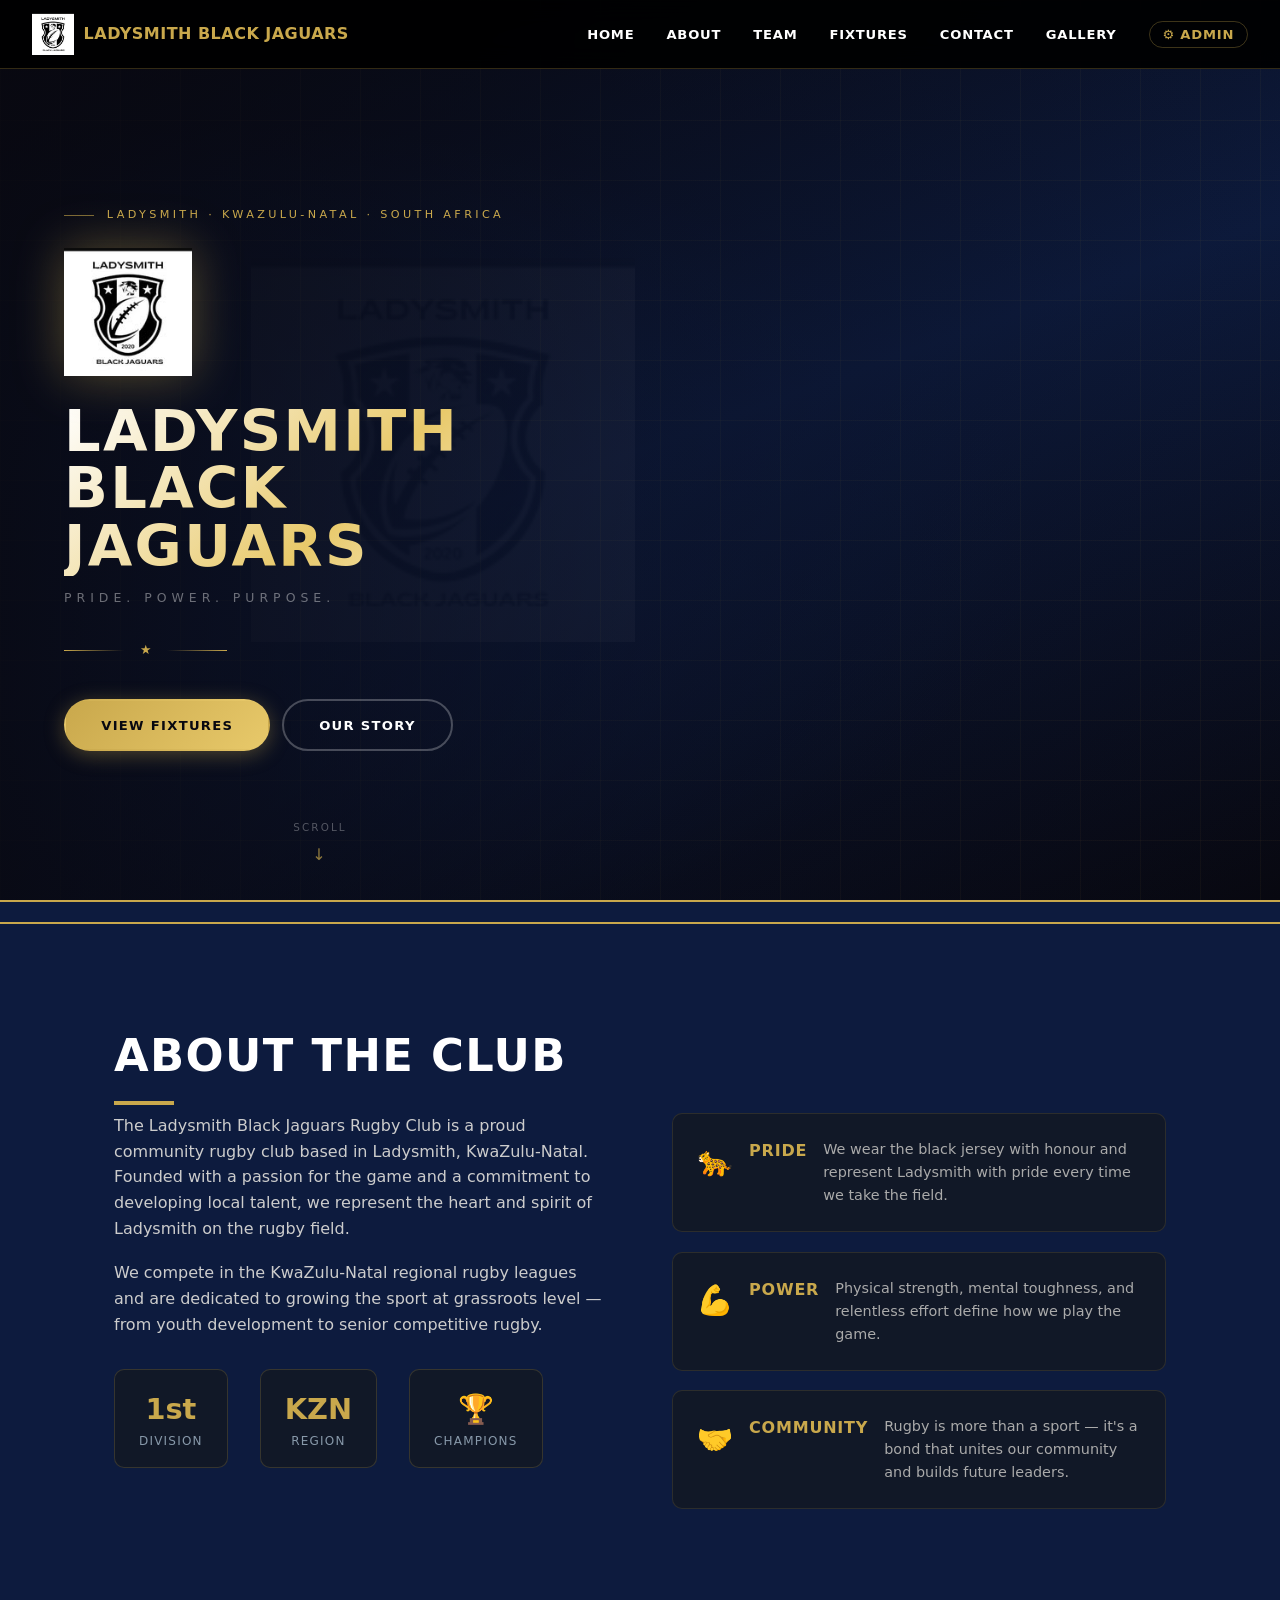
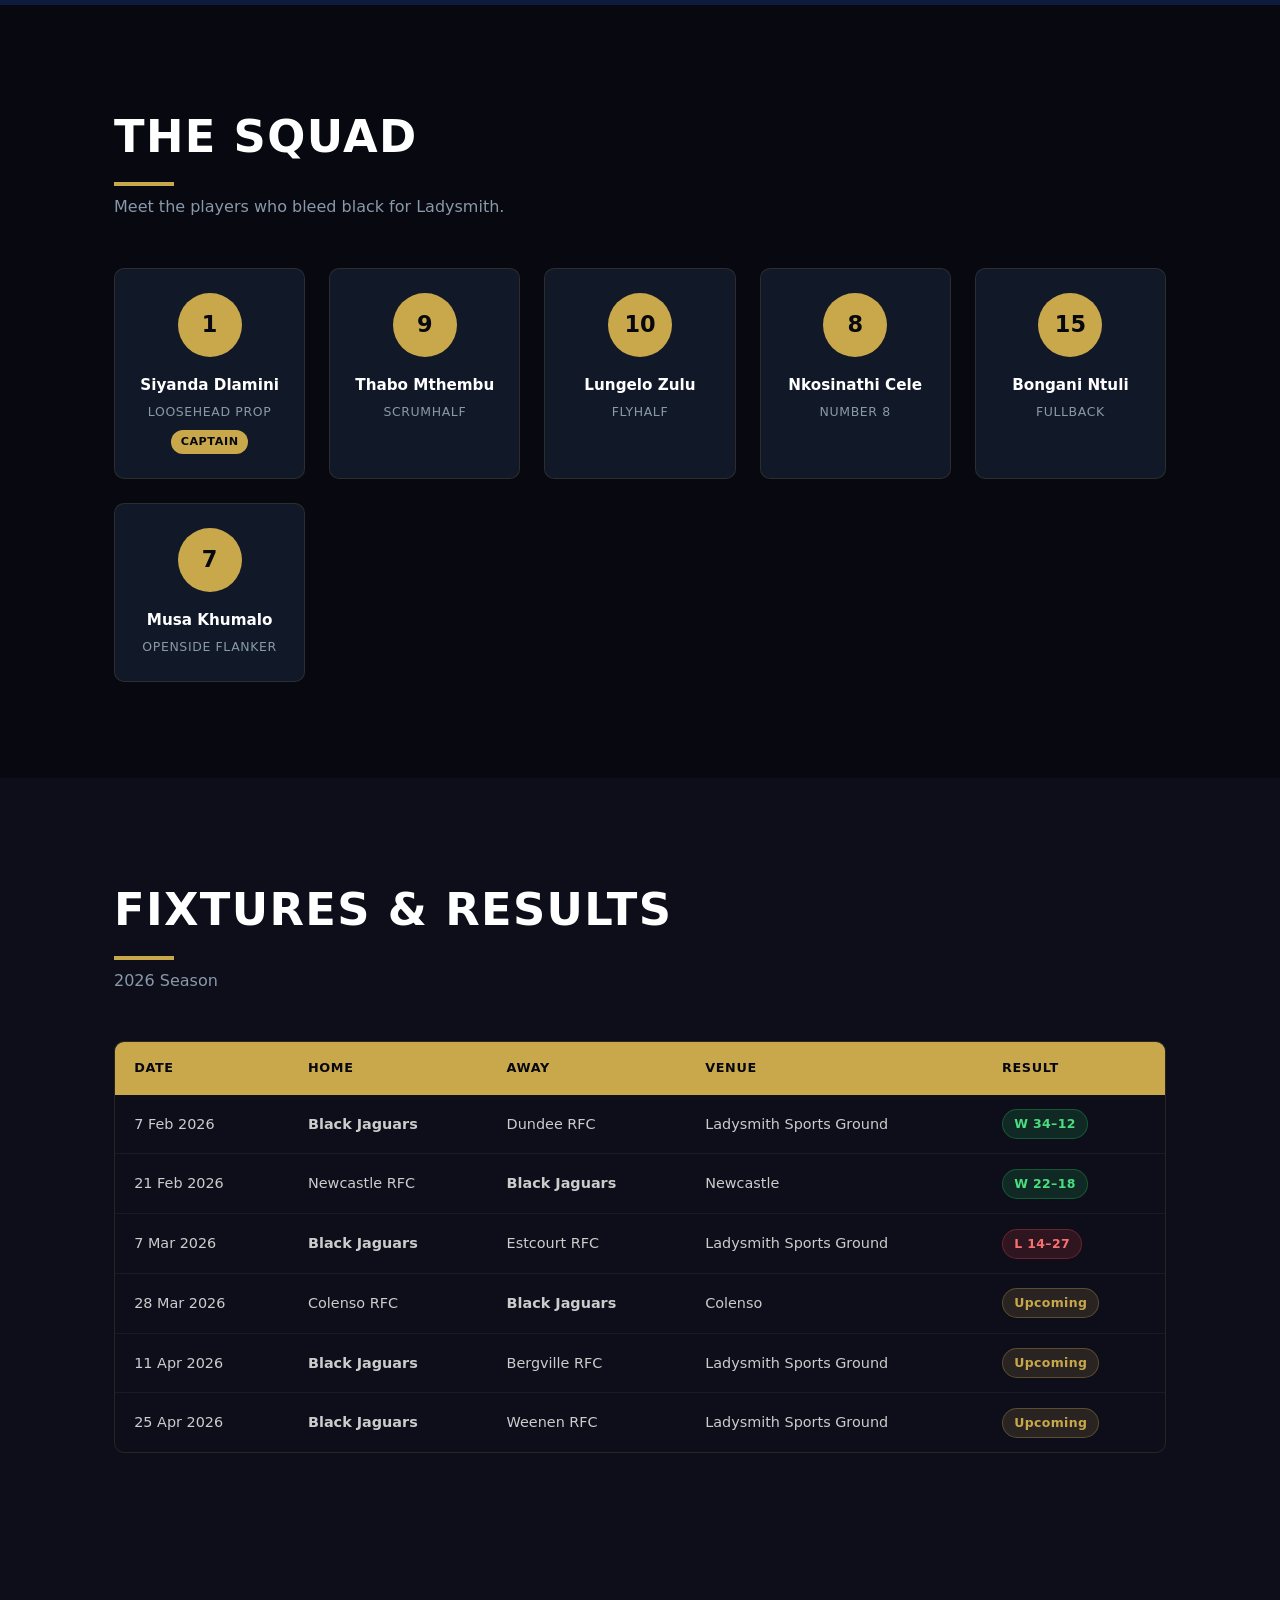
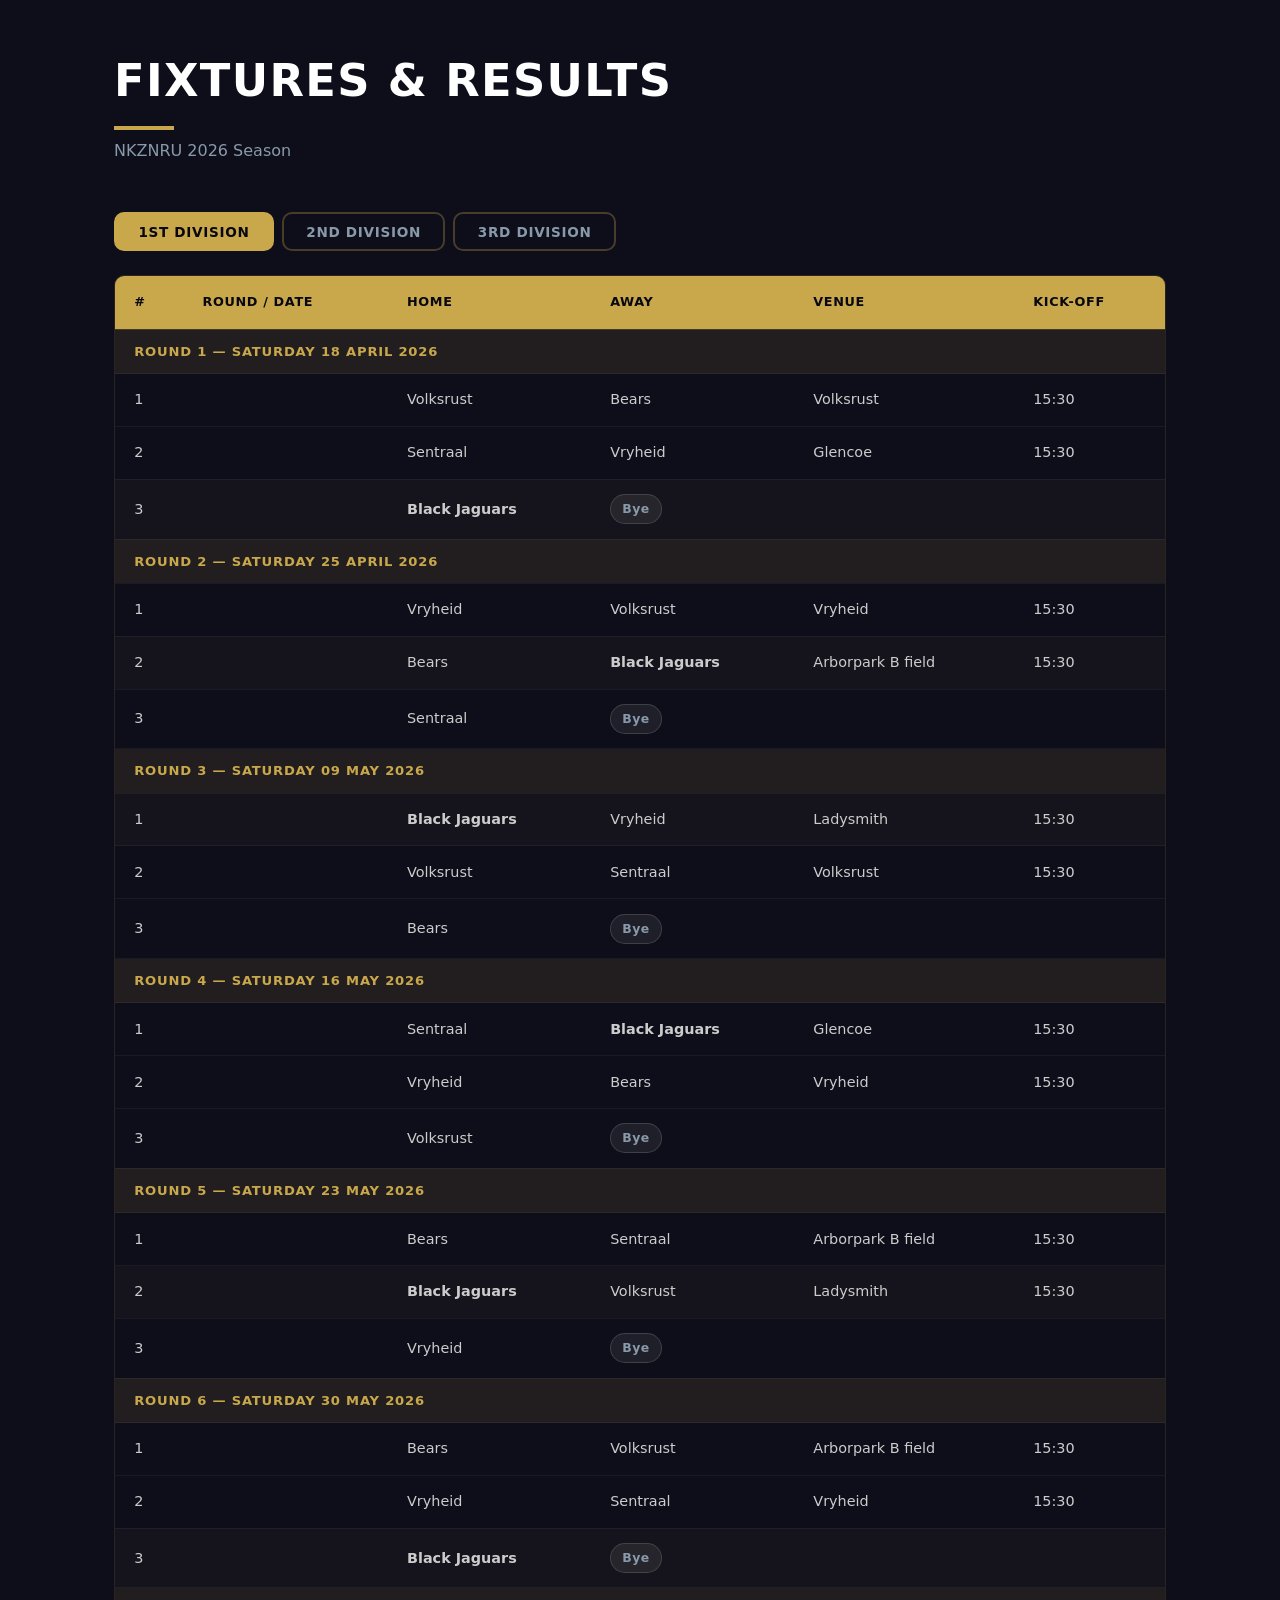
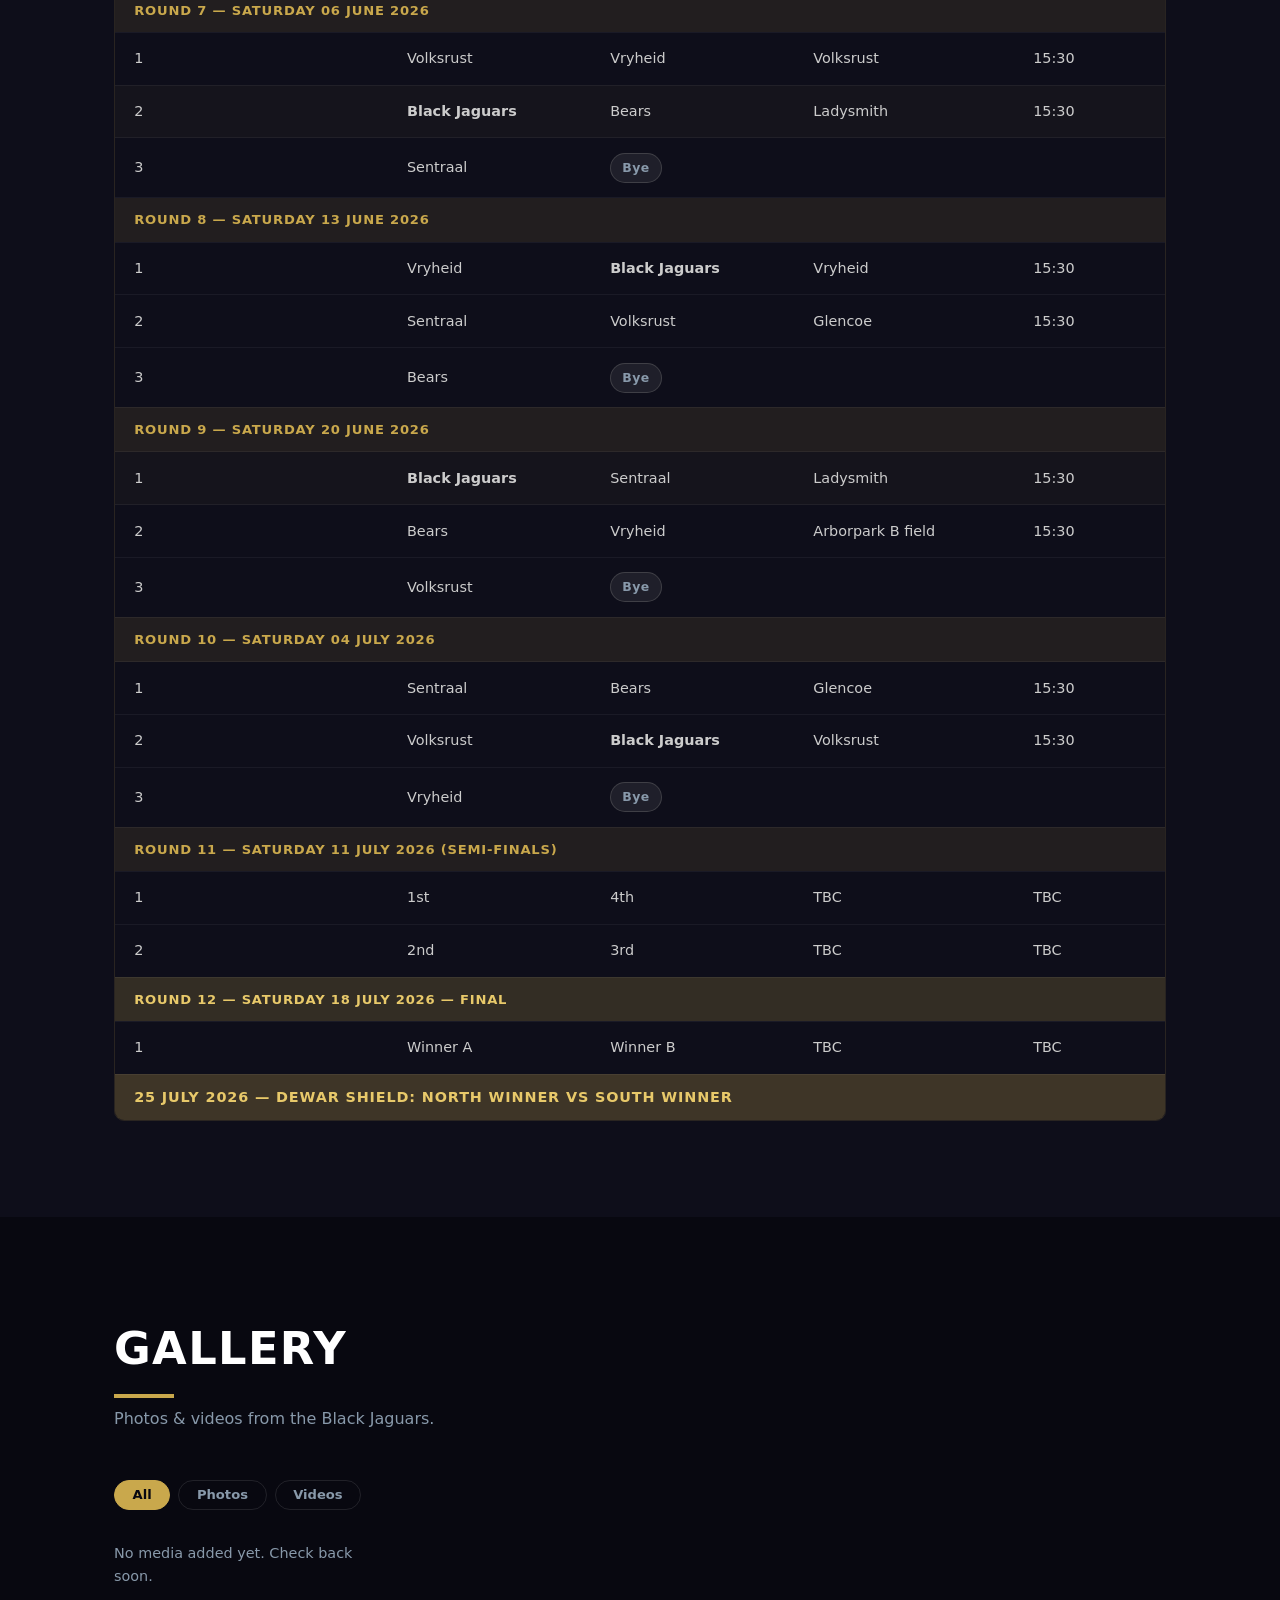
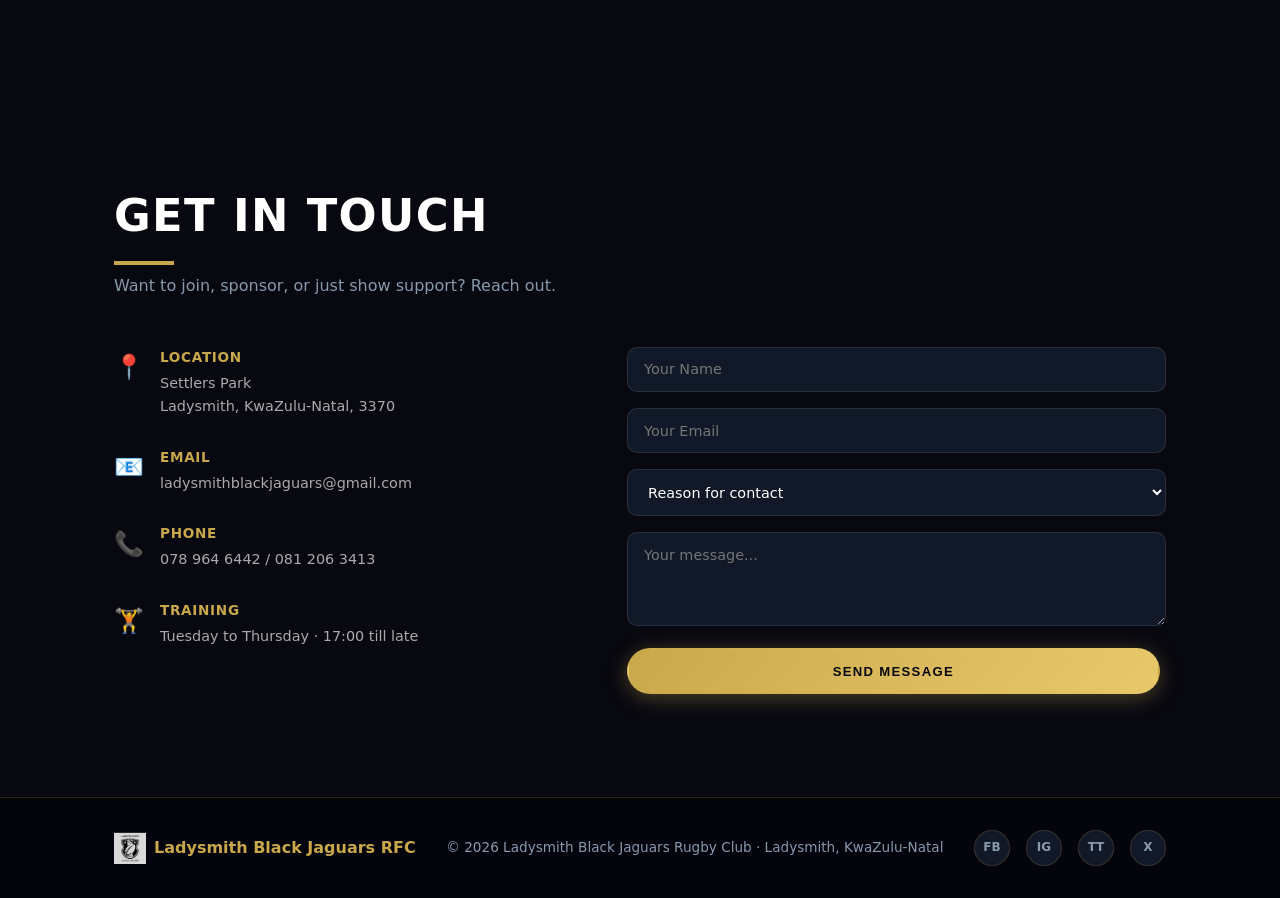
==== index.html @ f35244e2 "Creative hero: split layout with scrolling image collage and strip" ====
<!DOCTYPE html>
<html lang="en">
<head>
  <meta charset="UTF-8" />
  <meta name="viewport" content="width=device-width, initial-scale=1.0" />
  <title>Ladysmith Black Jaguars Rugby Club | Ladysmith, KwaZulu-Natal</title>

  <!-- SEO -->
  <meta name="description" content="Ladysmith Black Jaguars Rugby Club — a proud community rugby club based in Ladysmith, KwaZulu-Natal, South Africa. Competing in the NKZNRU 2026 season." />
  <meta name="keywords" content="Ladysmith Black Jaguars, rugby club, KwaZulu-Natal, NKZNRU, Ladysmith rugby, South Africa rugby" />
  <meta name="author" content="Ladysmith Black Jaguars RFC" />
  <meta name="robots" content="index, follow" />
  <link rel="canonical" href="https://ladysmithblackjaguars.netlify.app/" />

  <!-- Open Graph (WhatsApp, Facebook previews) -->
  <meta property="og:title" content="Ladysmith Black Jaguars Rugby Club" />
  <meta property="og:description" content="Pride. Power. Purpose. Community rugby in Ladysmith, KwaZulu-Natal." />
  <meta property="og:image" content="logo.png" />
  <meta property="og:type" content="website" />
  <meta property="og:url" content="https://ladysmithblackjaguars.netlify.app/" />

  <!-- Twitter card -->
  <meta name="twitter:card" content="summary_large_image" />
  <meta name="twitter:title" content="Ladysmith Black Jaguars RFC" />
  <meta name="twitter:description" content="Community rugby club in Ladysmith, KwaZulu-Natal, South Africa." />
  <meta name="twitter:image" content="logo.png" />

  <link rel="stylesheet" href="style.css" />
</head>
<body>

  <!-- NAV -->
  <nav class="navbar">
    <div class="nav-brand">
      <img src="logo.png" alt="Ladysmith Black Jaguars Logo" class="nav-logo" />
      <span class="brand-name">Ladysmith Black Jaguars</span>
    </div>
    <ul class="nav-links">
      <li><a href="#home">Home</a></li>
      <li><a href="#about">About</a></li>
      <li><a href="#team">Team</a></li>
      <li><a href="#fixtures">Fixtures</a></li>
      <li><a href="#contact">Contact</a></li>
      <li><a href="#gallery">Gallery</a></li>
      <li><a href="admin.html" class="admin-link">⚙ Admin</a></li>
    </ul>
    <button class="nav-toggle" aria-label="Toggle navigation" onclick="toggleNav()">☰</button>
  </nav>

  <!-- HERO -->
  <section id="home" class="hero">
    <div class="hero-slides" id="hero-slides"></div>
    <div class="hero-watermark"></div>
    <div class="hero-overlay"></div>

    <div class="hero-inner">
      <!-- Left: text -->
      <div class="hero-content">
        <p class="hero-sub">Ladysmith · KwaZulu-Natal · South Africa</p>
        <img src="logo.png" alt="Ladysmith Black Jaguars" class="hero-logo" />
        <h1>Ladysmith<br/>Black Jaguars</h1>
        <p class="hero-tagline">Pride. Power. Purpose.</p>
        <div class="hero-divider"><span></span><i>★</i><span></span></div>
        <a href="#fixtures" class="btn btn-primary">View Fixtures</a>
        <a href="#about" class="btn btn-outline">Our Story</a>
      </div>

      <!-- Right: image collage -->
      <div class="hero-collage" id="hero-collage">
        <div class="collage-col col-a" id="collage-col-a"></div>
        <div class="collage-col col-b" id="collage-col-b"></div>
        <div class="collage-col col-c" id="collage-col-c"></div>
      </div>
    </div>

    <div class="hero-scroll">Scroll</div>
  </section>

  <!-- AUTO-SCROLL IMAGE STRIP -->
  <div class="img-strip-wrap">
    <div class="img-strip" id="img-strip"></div>
  </div>
  </section>

  <!-- ABOUT -->
  <section id="about" class="section about">
    <div class="container">
      <h2 class="section-title">About the Club</h2>
      <div class="about-grid">
        <div class="about-text">
          <p>The Ladysmith Black Jaguars Rugby Club is a proud community rugby club based in Ladysmith, KwaZulu-Natal. Founded with a passion for the game and a commitment to developing local talent, we represent the heart and spirit of Ladysmith on the rugby field.</p>
          <p>We compete in the KwaZulu-Natal regional rugby leagues and are dedicated to growing the sport at grassroots level — from youth development to senior competitive rugby.</p>
          <div class="stats-row">
            <div class="stat">
              <span class="stat-number">1st</span>
              <span class="stat-label">Division</span>
            </div>
            <div class="stat">
              <span class="stat-number">KZN</span>
              <span class="stat-label">Region</span>
            </div>
            <div class="stat">
              <span class="stat-number">🏆</span>
              <span class="stat-label">Champions</span>
            </div>
          </div>
        </div>
        <div class="about-values">
          <div class="value-card">
            <span class="value-icon">🐆</span>
            <h3>Pride</h3>
            <p>We wear the black jersey with honour and represent Ladysmith with pride every time we take the field.</p>
          </div>
          <div class="value-card">
            <span class="value-icon">💪</span>
            <h3>Power</h3>
            <p>Physical strength, mental toughness, and relentless effort define how we play the game.</p>
          </div>
          <div class="value-card">
            <span class="value-icon">🤝</span>
            <h3>Community</h3>
            <p>Rugby is more than a sport — it's a bond that unites our community and builds future leaders.</p>
          </div>
        </div>
      </div>
    </div>
  </section>

  <!-- TEAM -->
  <section id="team" class="section team">
    <div class="container">
      <h2 class="section-title">The Squad</h2>
      <p class="section-sub">Meet the players who bleed black for Ladysmith.</p>
      <div class="team-grid">
        <div class="player-card">
          <div class="player-avatar">1</div>
          <h3>Siyanda Dlamini</h3>
          <span class="position">Loosehead Prop</span>
          <span class="captain-badge">Captain</span>
        </div>
        <div class="player-card">
          <div class="player-avatar">9</div>
          <h3>Thabo Mthembu</h3>
          <span class="position">Scrumhalf</span>
        </div>
        <div class="player-card">
          <div class="player-avatar">10</div>
          <h3>Lungelo Zulu</h3>
          <span class="position">Flyhalf</span>
        </div>
        <div class="player-card">
          <div class="player-avatar">8</div>
          <h3>Nkosinathi Cele</h3>
          <span class="position">Number 8</span>
        </div>
        <div class="player-card">
          <div class="player-avatar">15</div>
          <h3>Bongani Ntuli</h3>
          <span class="position">Fullback</span>
        </div>
        <div class="player-card">
          <div class="player-avatar">7</div>
          <h3>Musa Khumalo</h3>
          <span class="position">Openside Flanker</span>
        </div>
      </div>
    </div>
  </section>

  <!-- FIXTURES -->
  <section id="fixtures" class="section fixtures">
    <div class="container">
      <h2 class="section-title">Fixtures & Results</h2>
      <p class="section-sub">2026 Season</p>
      <div class="fixtures-table-wrap">
        <table class="fixtures-table">
          <thead>
            <tr>
              <th>Date</th>
              <th>Home</th>
              <th>Away</th>
              <th>Venue</th>
              <th>Result</th>
            </tr>
          </thead>
          <tbody>
            <tr class="result-win">
              <td>7 Feb 2026</td>
              <td class="home-team">Black Jaguars</td>
              <td>Dundee RFC</td>
              <td>Ladysmith Sports Ground</td>
              <td><span class="badge win">W 34–12</span></td>
            </tr>
            <tr class="result-win">
              <td>21 Feb 2026</td>
              <td>Newcastle RFC</td>
              <td class="home-team">Black Jaguars</td>
              <td>Newcastle</td>
              <td><span class="badge win">W 22–18</span></td>
            </tr>
            <tr class="result-loss">
              <td>7 Mar 2026</td>
              <td class="home-team">Black Jaguars</td>
              <td>Estcourt RFC</td>
              <td>Ladysmith Sports Ground</td>
              <td><span class="badge loss">L 14–27</span></td>
            </tr>
            <tr class="upcoming">
              <td>28 Mar 2026</td>
              <td>Colenso RFC</td>
              <td class="home-team">Black Jaguars</td>
              <td>Colenso</td>
              <td><span class="badge upcoming">Upcoming</span></td>
            </tr>
            <tr class="upcoming">
              <td>11 Apr 2026</td>
              <td class="home-team">Black Jaguars</td>
              <td>Bergville RFC</td>
              <td>Ladysmith Sports Ground</td>
              <td><span class="badge upcoming">Upcoming</span></td>
            </tr>
            <tr class="upcoming">
              <td>25 Apr 2026</td>
              <td class="home-team">Black Jaguars</td>
              <td>Weenen RFC</td>
              <td>Ladysmith Sports Ground</td>
              <td><span class="badge upcoming">Upcoming</span></td>
            </tr>
          </tbody>
        </table>
      </div>
    </div>
  </section>

  <!-- FIXTURES -->
  <section id="fixtures" class="section fixtures">
    <div class="container">
      <h2 class="section-title">Fixtures &amp; Results</h2>
      <p class="section-sub">NKZNRU 2026 Season</p>

      <!-- Division tabs -->
      <div class="div-tabs">
        <button class="div-tab active" onclick="showDiv('first')">1st Division</button>
        <button class="div-tab" onclick="showDiv('second')">2nd Division</button>
        <button class="div-tab" onclick="showDiv('third')">3rd Division</button>
      </div>

      <!-- FIRST DIV -->
      <div class="div-panel active" id="div-first">
        <div class="fixtures-table-wrap">
          <table class="fixtures-table">
            <thead>
              <tr><th>#</th><th>Round / Date</th><th>Home</th><th>Away</th><th>Venue</th><th>Kick-off</th></tr>
            </thead>
            <tbody>
              <tr class="round-header"><td colspan="6">Round 1 — Saturday 18 April 2026</td></tr>
              <tr><td>1</td><td></td><td>Volksrust</td><td>Bears</td><td>Volksrust</td><td>15:30</td></tr>
              <tr><td>2</td><td></td><td>Sentraal</td><td>Vryheid</td><td>Glencoe</td><td>15:30</td></tr>
              <tr class="jaguars-row"><td>3</td><td></td><td class="home-team">Black Jaguars</td><td colspan="3"><span class="badge bye">Bye</span></td></tr>

              <tr class="round-header"><td colspan="6">Round 2 — Saturday 25 April 2026</td></tr>
              <tr><td>1</td><td></td><td>Vryheid</td><td>Volksrust</td><td>Vryheid</td><td>15:30</td></tr>
              <tr class="jaguars-row"><td>2</td><td></td><td>Bears</td><td class="home-team">Black Jaguars</td><td>Arborpark B field</td><td>15:30</td></tr>
              <tr><td>3</td><td></td><td>Sentraal</td><td colspan="3"><span class="badge bye">Bye</span></td></tr>

              <tr class="round-header"><td colspan="6">Round 3 — Saturday 09 May 2026</td></tr>
              <tr class="jaguars-row"><td>1</td><td></td><td class="home-team">Black Jaguars</td><td>Vryheid</td><td>Ladysmith</td><td>15:30</td></tr>
              <tr><td>2</td><td></td><td>Volksrust</td><td>Sentraal</td><td>Volksrust</td><td>15:30</td></tr>
              <tr><td>3</td><td></td><td>Bears</td><td colspan="3"><span class="badge bye">Bye</span></td></tr>

              <tr class="round-header"><td colspan="6">Round 4 — Saturday 16 May 2026</td></tr>
              <tr><td>1</td><td></td><td>Sentraal</td><td class="home-team">Black Jaguars</td><td>Glencoe</td><td>15:30</td></tr>
              <tr><td>2</td><td></td><td>Vryheid</td><td>Bears</td><td>Vryheid</td><td>15:30</td></tr>
              <tr><td>3</td><td></td><td>Volksrust</td><td colspan="3"><span class="badge bye">Bye</span></td></tr>

              <tr class="round-header"><td colspan="6">Round 5 — Saturday 23 May 2026</td></tr>
              <tr><td>1</td><td></td><td>Bears</td><td>Sentraal</td><td>Arborpark B field</td><td>15:30</td></tr>
              <tr class="jaguars-row"><td>2</td><td></td><td class="home-team">Black Jaguars</td><td>Volksrust</td><td>Ladysmith</td><td>15:30</td></tr>
              <tr><td>3</td><td></td><td>Vryheid</td><td colspan="3"><span class="badge bye">Bye</span></td></tr>

              <tr class="round-header"><td colspan="6">Round 6 — Saturday 30 May 2026</td></tr>
              <tr><td>1</td><td></td><td>Bears</td><td>Volksrust</td><td>Arborpark B field</td><td>15:30</td></tr>
              <tr><td>2</td><td></td><td>Vryheid</td><td>Sentraal</td><td>Vryheid</td><td>15:30</td></tr>
              <tr class="jaguars-row"><td>3</td><td></td><td class="home-team">Black Jaguars</td><td colspan="3"><span class="badge bye">Bye</span></td></tr>

              <tr class="round-header"><td colspan="6">Round 7 — Saturday 06 June 2026</td></tr>
              <tr><td>1</td><td></td><td>Volksrust</td><td>Vryheid</td><td>Volksrust</td><td>15:30</td></tr>
              <tr class="jaguars-row"><td>2</td><td></td><td class="home-team">Black Jaguars</td><td>Bears</td><td>Ladysmith</td><td>15:30</td></tr>
              <tr><td>3</td><td></td><td>Sentraal</td><td colspan="3"><span class="badge bye">Bye</span></td></tr>

              <tr class="round-header"><td colspan="6">Round 8 — Saturday 13 June 2026</td></tr>
              <tr><td>1</td><td></td><td>Vryheid</td><td class="home-team">Black Jaguars</td><td>Vryheid</td><td>15:30</td></tr>
              <tr><td>2</td><td></td><td>Sentraal</td><td>Volksrust</td><td>Glencoe</td><td>15:30</td></tr>
              <tr><td>3</td><td></td><td>Bears</td><td colspan="3"><span class="badge bye">Bye</span></td></tr>

              <tr class="round-header"><td colspan="6">Round 9 — Saturday 20 June 2026</td></tr>
              <tr class="jaguars-row"><td>1</td><td></td><td class="home-team">Black Jaguars</td><td>Sentraal</td><td>Ladysmith</td><td>15:30</td></tr>
              <tr><td>2</td><td></td><td>Bears</td><td>Vryheid</td><td>Arborpark B field</td><td>15:30</td></tr>
              <tr><td>3</td><td></td><td>Volksrust</td><td colspan="3"><span class="badge bye">Bye</span></td></tr>

              <tr class="round-header"><td colspan="6">Round 10 — Saturday 04 July 2026</td></tr>
              <tr><td>1</td><td></td><td>Sentraal</td><td>Bears</td><td>Glencoe</td><td>15:30</td></tr>
              <tr><td>2</td><td></td><td>Volksrust</td><td class="home-team">Black Jaguars</td><td>Volksrust</td><td>15:30</td></tr>
              <tr><td>3</td><td></td><td>Vryheid</td><td colspan="3"><span class="badge bye">Bye</span></td></tr>

              <tr class="round-header"><td colspan="6">Round 11 — Saturday 11 July 2026 (Semi-Finals)</td></tr>
              <tr><td>1</td><td></td><td>1st</td><td>4th</td><td>TBC</td><td>TBC</td></tr>
              <tr><td>2</td><td></td><td>2nd</td><td>3rd</td><td>TBC</td><td>TBC</td></tr>

              <tr class="round-header final-row"><td colspan="6">Round 12 — Saturday 18 July 2026 — FINAL</td></tr>
              <tr><td>1</td><td></td><td>Winner A</td><td>Winner B</td><td>TBC</td><td>TBC</td></tr>

              <tr class="round-header dewar-row"><td colspan="6">25 July 2026 — Dewar Shield: North Winner vs South Winner</td></tr>
            </tbody>
          </table>
        </div>
      </div>

      <!-- SECOND DIV -->
      <div class="div-panel" id="div-second">
        <div class="fixtures-table-wrap">
          <table class="fixtures-table">
            <thead>
              <tr><th>#</th><th>Round / Date</th><th>Home</th><th>Away</th><th>Venue</th><th>Kick-off</th></tr>
            </thead>
            <tbody>
              <tr class="round-header"><td colspan="6">Round 1 — Saturday 18 April 2026</td></tr>
              <tr><td>1</td><td></td><td>Volksrust 2</td><td>Bears</td><td>Volksrust</td><td>14:00</td></tr>
              <tr><td>2</td><td></td><td>Sentraal</td><td>Vryheid</td><td>Glencoe</td><td>14:00</td></tr>

              <tr class="round-header"><td colspan="6">Round 2 — Saturday 25 April 2026</td></tr>
              <tr><td>1</td><td></td><td>Vryheid 2</td><td>Volksrust</td><td>Vryheid</td><td>14:00</td></tr>
              <tr class="jaguars-row"><td>2</td><td></td><td>Bears 2</td><td class="home-team">Black Jaguars 2</td><td>Arborpark B field</td><td>14:00</td></tr>
              <tr><td>3</td><td></td><td>Sentraal</td><td colspan="3"><span class="badge bye">Bye</span></td></tr>

              <tr class="round-header"><td colspan="6">Round 3 — Saturday 09 May 2026</td></tr>
              <tr class="jaguars-row"><td>1</td><td></td><td class="home-team">Black Jaguars 2</td><td>Vryheid</td><td>Ladysmith</td><td>14:00</td></tr>
              <tr><td>2</td><td></td><td>Volksrust 2</td><td>Sentraal</td><td>Volksrust</td><td>14:00</td></tr>
              <tr><td>3</td><td></td><td>Bears</td><td colspan="3"><span class="badge bye">Bye</span></td></tr>

              <tr class="round-header"><td colspan="6">Round 4 — Saturday 16 May 2026</td></tr>
              <tr class="jaguars-row"><td>1</td><td></td><td>Sentraal 2</td><td class="home-team">Black Jaguars</td><td>Glencoe</td><td>14:00</td></tr>
              <tr><td>2</td><td></td><td>Vryheid 2</td><td>Bears 2</td><td>Vryheid</td><td>14:00</td></tr>

              <tr class="round-header"><td colspan="6">Round 5 — Saturday 23 May 2026</td></tr>
              <tr><td>1</td><td></td><td>Bears 2</td><td>Sentraal 2</td><td>Arborpark B field</td><td>14:00</td></tr>
              <tr class="jaguars-row"><td>2</td><td></td><td class="home-team">Black Jaguars 2</td><td>Volksrust 2</td><td>Ladysmith</td><td>14:00</td></tr>
              <tr><td>3</td><td></td><td>Vryheid 2</td><td colspan="3"><span class="badge bye">Bye</span></td></tr>

              <tr class="round-header"><td colspan="6">Round 6 — Saturday 30 May 2026</td></tr>
              <tr><td>1</td><td></td><td>Bears 2</td><td>Volksrust 2</td><td>Arborpark B field</td><td>14:00</td></tr>
              <tr><td>2</td><td></td><td>Vryheid 2</td><td>Sentraal 2</td><td>Vryheid</td><td>14:00</td></tr>
              <tr class="jaguars-row"><td>3</td><td></td><td class="home-team">Black Jaguars</td><td colspan="3"><span class="badge bye">Bye</span></td></tr>

              <tr class="round-header"><td colspan="6">Round 7 — Saturday 06 June 2026</td></tr>
              <tr><td>1</td><td></td><td>Volksrust 2</td><td>Vryheid 2</td><td>Volksrust</td><td>14:00</td></tr>
              <tr class="jaguars-row"><td>2</td><td></td><td class="home-team">Black Jaguars 2</td><td>Bears 2</td><td>Ladysmith</td><td>14:00</td></tr>
              <tr><td>3</td><td></td><td>Sentraal</td><td colspan="3"><span class="badge bye">Bye</span></td></tr>

              <tr class="round-header"><td colspan="6">Round 8 — Saturday 13 June 2026</td></tr>
              <tr class="jaguars-row"><td>1</td><td></td><td>Vryheid 2</td><td class="home-team">Black Jaguars 2</td><td>Vryheid</td><td>14:00</td></tr>
              <tr><td>2</td><td></td><td>Sentraal 2</td><td>Volksrust 2</td><td>Glencoe</td><td>14:00</td></tr>
              <tr><td>3</td><td></td><td>Bears</td><td colspan="3"><span class="badge bye">Bye</span></td></tr>

              <tr class="round-header"><td colspan="6">Round 9 — Saturday 20 June 2026</td></tr>
              <tr class="jaguars-row"><td>1</td><td></td><td class="home-team">Black Jaguars 2</td><td>Sentraal 2</td><td>Ladysmith</td><td>14:00</td></tr>
              <tr><td>2</td><td></td><td>Bears 2</td><td>Vryheid 2</td><td>Arborpark B field</td><td>14:00</td></tr>
              <tr><td>3</td><td></td><td>Volksrust</td><td colspan="3"><span class="badge bye">Bye</span></td></tr>

              <tr class="round-header"><td colspan="6">Round 10 — Saturday 04 July 2026</td></tr>
              <tr><td>1</td><td></td><td>Sentraal 2</td><td>Bears 2</td><td>Glencoe</td><td>14:00</td></tr>
              <tr class="jaguars-row"><td>2</td><td></td><td>Volksrust 2</td><td class="home-team">Black Jaguars 2</td><td>Volksrust</td><td>14:00</td></tr>
              <tr><td>3</td><td></td><td>Vryheid</td><td colspan="3"><span class="badge bye">Bye</span></td></tr>

              <tr class="round-header"><td colspan="6">Round 11 — Saturday 11 July 2026 (Semi-Finals)</td></tr>
              <tr><td>1</td><td></td><td>1st</td><td>4th</td><td>TBC</td><td>TBC</td></tr>
              <tr><td>2</td><td></td><td>2nd</td><td>3rd</td><td>TBC</td><td>TBC</td></tr>

              <tr class="round-header final-row"><td colspan="6">Round 12 — Saturday 18 July 2026 — FINAL</td></tr>
              <tr><td>1</td><td></td><td>Winner A</td><td>Winner B</td><td>TBC</td><td>TBC</td></tr>
            </tbody>
          </table>
        </div>
      </div>

      <!-- THIRD DIV -->
      <div class="div-panel" id="div-third">
        <div class="fixtures-table-wrap">
          <table class="fixtures-table">
            <thead>
              <tr><th>#</th><th>Round / Date</th><th>Home</th><th>Away</th><th>Venue</th><th>Kick-off</th></tr>
            </thead>
            <tbody>
              <tr class="round-header"><td colspan="6">Round 2 — Saturday 25 April 2026</td></tr>
              <tr><td>1</td><td></td><td>Newcastle Highlanders 3</td><td>Newcastle Highlanders 4</td><td>Arborpark</td><td>15:00</td></tr>
              <tr><td>2</td><td></td><td>Utrecht Flying Eagles</td><td>Utrecht</td><td>Utrecht</td><td>15:00</td></tr>

              <tr class="round-header"><td colspan="6">Round 3 — Saturday 09 May 2026</td></tr>
              <tr><td>1</td><td></td><td>Flying Eagles</td><td>Newcastle Highlanders 4</td><td>Arborpark B field</td><td>14:00</td></tr>
              <tr><td>2</td><td></td><td>Newcastle Highlanders 3</td><td>Utrecht</td><td>Arborpark B field</td><td>15:30</td></tr>

              <tr class="round-header"><td colspan="6">Round 5 — Friday Night 22 May 2026</td></tr>
              <tr><td>1</td><td></td><td>Flying Eagles</td><td>Newcastle Highlanders 3</td><td>Arborpark A field</td><td>18:30</td></tr>
              <tr><td>2</td><td></td><td>Newcastle Highlanders 4</td><td>Utrecht</td><td>Arborpark A field</td><td>20:00</td></tr>

              <tr class="round-header"><td colspan="6">Round 6 — Saturday 30 May 2026</td></tr>
              <tr><td>1</td><td></td><td>Newcastle Highlanders 3</td><td>Newcastle Highlanders 4</td><td>Arborpark A field</td><td>14:00</td></tr>
              <tr><td>2</td><td></td><td>Flying Eagles</td><td>Utrecht</td><td>Arborpark A field</td><td>15:30</td></tr>

              <tr class="round-header"><td colspan="6">Round 7 — Saturday 06 June 2026</td></tr>
              <tr><td>1</td><td></td><td>Newcastle Highlanders 4</td><td>Flying Eagles</td><td>Arborpark A field</td><td>15:00</td></tr>
              <tr><td>2</td><td></td><td>Utrecht</td><td>Newcastle Highlanders 3</td><td>Utrecht</td><td>15:00</td></tr>

              <tr class="round-header"><td colspan="6">Round 9 — Saturday 20 June 2026</td></tr>
              <tr><td>1</td><td></td><td>Newcastle Highlanders 3</td><td>Flying Eagles</td><td>Arborpark A field</td><td>17:00</td></tr>
              <tr><td>2</td><td></td><td>Utrecht</td><td>Newcastle Highlanders 4</td><td>Utrecht</td><td>15:00</td></tr>

              <tr class="round-header"><td colspan="6">Round 10 — Saturday 04 July 2026</td></tr>
              <tr><td>1</td><td></td><td>1st</td><td>4th</td><td>TBC</td><td>15:00</td></tr>
              <tr><td>2</td><td></td><td>2nd</td><td>3rd</td><td>TBC</td><td>15:00</td></tr>

              <tr class="round-header final-row"><td colspan="6">Round 11 — Saturday 11 July 2026 — FINAL</td></tr>
              <tr><td>F</td><td></td><td>Winner A</td><td>Winner B</td><td>Best on log (venue)</td><td>TBC</td></tr>
            </tbody>
          </table>
        </div>
      </div>

    </div>
  </section>

  <!-- GALLERY -->
  <section id="gallery" class="section gallery-section">
    <div class="container">
      <h2 class="section-title">Gallery</h2>
      <p class="section-sub">Photos &amp; videos from the Black Jaguars.</p>
      <div class="gallery-filter-pub">
        <button class="gfp-btn active" onclick="filterPubGallery('all', this)">All</button>
        <button class="gfp-btn" onclick="filterPubGallery('image', this)">Photos</button>
        <button class="gfp-btn" onclick="filterPubGallery('video', this)">Videos</button>
      </div>
      <div class="gallery-pub-grid" id="gallery-pub-grid">
        <p class="gallery-empty">No media added yet. Check back soon.</p>
      </div>
    </div>
  </section>

  <!-- Lightbox -->
  <div class="lightbox" id="lightbox" onclick="closeLightbox()">
    <button class="lightbox-close" onclick="closeLightbox()">✕</button>
    <div class="lightbox-content" id="lightbox-content"></div>
  </div>

  <!-- CONTACT -->
  <section id="contact" class="section contact">
    <div class="container">
      <h2 class="section-title">Get In Touch</h2>
      <p class="section-sub">Want to join, sponsor, or just show support? Reach out.</p>
      <div class="contact-grid">
        <div class="contact-info">
          <div class="contact-item">
            <span class="contact-icon">📍</span>
            <div>
              <strong>Location</strong>
              <p>Settlers Park<br />Ladysmith, KwaZulu-Natal, 3370</p>
            </div>
          </div>
          <div class="contact-item">
            <span class="contact-icon">📧</span>
            <div>
              <strong>Email</strong>
              <p>ladysmithblackjaguars@gmail.com</p>
            </div>
          </div>
          <div class="contact-item">
            <span class="contact-icon">📞</span>
            <div>
              <strong>Phone</strong>
              <p>078 964 6442 / 081 206 3413</p>
            </div>
          </div>
          <div class="contact-item">
            <span class="contact-icon">🏋️</span>
            <div>
              <strong>Training</strong>
              <p>Tuesday to Thursday · 17:00 till late</p>
            </div>
          </div>
        </div>
        <form class="contact-form" onsubmit="handleSubmit(event)">
          <input type="text" placeholder="Your Name" required aria-label="Your Name" />
          <input type="email" placeholder="Your Email" required aria-label="Your Email" />
          <select aria-label="Reason for contact">
            <option value="">Reason for contact</option>
            <option>Join the Club</option>
            <option>Sponsorship</option>
            <option>General Enquiry</option>
          </select>
          <textarea rows="4" placeholder="Your message..." required aria-label="Message"></textarea>
          <button type="submit" class="btn btn-primary">Send Message</button>
          <p class="form-success" id="form-success">Message sent! We'll be in touch soon.</p>
        </form>
      </div>
    </div>
  </section>

  <!-- FOOTER -->
  <footer class="footer">
    <div class="container footer-inner">
      <div class="footer-brand">
        <img src="logo.png" alt="Ladysmith Black Jaguars Logo" class="footer-logo" />
        <span>Ladysmith Black Jaguars RFC</span>
      </div>
      <p class="footer-copy">© 2026 Ladysmith Black Jaguars Rugby Club · Ladysmith, KwaZulu-Natal</p>
      <div class="footer-socials">
        <a href="#" aria-label="Facebook">FB</a>
        <a href="https://www.instagram.com/ladysmith_black_jaguars/" target="_blank" aria-label="Instagram">IG</a>
        <a href="https://www.tiktok.com/@black_jaguars1" target="_blank" aria-label="TikTok">TT</a>
        <a href="#" aria-label="Twitter/X">X</a>
      </div>
    </div>
  </footer>

  <script src="script.js"></script>
</body>
</html>
---- style.css ----
/* ===== RESET & BASE ===== */
*, *::before, *::after { box-sizing: border-box; margin: 0; padding: 0; }

:root {
  --black: #080810;
  --dark: #0e0e1a;
  --navy: #0d1b3e;
  --navy-light: #162550;
  --gold: #c9a84c;
  --gold-light: #e8c96a;
  --white: #ffffff;
  --grey: #8899aa;
  --card-bg: #111827;
  --radius: 10px;
  --transition: 0.3s ease;
}

html { scroll-behavior: smooth; }

body {
  font-family: 'Segoe UI', system-ui, sans-serif;
  background: var(--black);
  color: var(--white);
  line-height: 1.6;
}

a { text-decoration: none; color: inherit; }

.container { max-width: 1100px; margin: 0 auto; padding: 0 1.5rem; }

/* ===== NAVBAR ===== */
.navbar {
  position: fixed;
  top: 0; left: 0; right: 0;
  z-index: 100;
  display: flex;
  align-items: center;
  justify-content: space-between;
  padding: 0.8rem 2rem;
  background: rgba(8,8,16,0.96);
  backdrop-filter: blur(12px);
  border-bottom: 1px solid rgba(201,168,76,0.25);
}

.nav-brand {
  display: flex;
  align-items: center;
  gap: 0.6rem;
  font-size: 1rem;
  font-weight: 800;
  color: var(--gold);
  letter-spacing: 0.03em;
  text-transform: uppercase;
}

.logo-icon { font-size: 1.5rem; }

.nav-logo { height: 42px; width: auto; object-fit: contain; }

.nav-links { display: flex; list-style: none; gap: 2rem; }

.nav-links a {
  font-size: 0.82rem;
  font-weight: 600;
  letter-spacing: 0.06em;
  text-transform: uppercase;
  color: var(--white);
  transition: color var(--transition);
}

.nav-links a:hover { color: var(--gold); }

.admin-link {
  color: var(--gold) !important;
  border: 1px solid rgba(201,168,76,0.3);
  padding: 0.3rem 0.8rem;
  border-radius: 20px;
}

.admin-link:hover { background: rgba(201,168,76,0.1); }

.nav-toggle {
  display: none;
  background: none;
  border: none;
  color: var(--white);
  font-size: 1.5rem;
  cursor: pointer;
}

/* ===== HERO ===== */
.hero {
  position: relative;
  min-height: 100vh;
  display: flex;
  flex-direction: column;
  overflow: hidden;
  background:
    radial-gradient(ellipse at 15% 60%, rgba(13,27,62,0.98) 0%, transparent 55%),
    linear-gradient(160deg, #080810 0%, #0d1b3e 50%, #080810 100%);
}

/* Animated grid */
.hero::before {
  content: '';
  position: absolute;
  inset: 0;
  background-image:
    linear-gradient(rgba(201,168,76,0.05) 1px, transparent 1px),
    linear-gradient(90deg, rgba(201,168,76,0.05) 1px, transparent 1px);
  background-size: 60px 60px;
  animation: grid-drift 20s linear infinite;
  pointer-events: none;
  z-index: 0;
}

@keyframes grid-drift {
  0%   { transform: translateY(0); }
  100% { transform: translateY(60px); }
}

.hero-slides { display: none; }

.hero-overlay {
  position: absolute;
  inset: 0;
  z-index: 1;
  background: linear-gradient(90deg, rgba(8,8,16,0.85) 0%, rgba(8,8,16,0.3) 50%, rgba(8,8,16,0.05) 100%);
  pointer-events: none;
}

.hero-watermark {
  position: absolute;
  inset: 0;
  z-index: 1;
  background-image: url('logo.png');
  background-repeat: no-repeat;
  background-position: 28% center;
  background-size: 30%;
  opacity: 0.04;
  filter: grayscale(100%);
  animation: watermark-pulse 7s ease-in-out infinite;
}

@keyframes watermark-pulse {
  0%, 100% { opacity: 0.03; }
  50%       { opacity: 0.07; }
}

/* Split layout */
.hero-inner {
  position: relative;
  z-index: 2;
  display: grid;
  grid-template-columns: 1fr 1fr;
  min-height: 100vh;
  align-items: center;
}

.hero-content {
  padding: 8rem 3rem 4rem 4rem;
  text-align: left;
}

.hero-sub {
  font-size: 0.7rem;
  letter-spacing: 0.3em;
  text-transform: uppercase;
  color: var(--gold);
  margin-bottom: 1.5rem;
  display: flex;
  align-items: center;
  gap: 0.8rem;
}

.hero-sub::before {
  content: '';
  display: block;
  width: 30px;
  height: 1px;
  background: var(--gold);
  opacity: 0.6;
}

.hero-logo {
  width: clamp(80px, 10vw, 130px);
  height: auto;
  margin-bottom: 1.2rem;
  filter: drop-shadow(0 0 25px rgba(201,168,76,0.4));
  animation: logo-float 4s ease-in-out infinite;
}

@keyframes logo-float {
  0%, 100% { transform: translateY(0); }
  50%       { transform: translateY(-7px); }
}

.hero-content h1 {
  font-size: clamp(2.4rem, 4.5vw, 4rem);
  font-weight: 900;
  line-height: 1.0;
  text-transform: uppercase;
  letter-spacing: 0.04em;
  margin-bottom: 0.8rem;
  background: linear-gradient(135deg, #ffffff 0%, #e8c96a 55%, #ffffff 100%);
  -webkit-background-clip: text;
  -webkit-text-fill-color: transparent;
  background-clip: text;
}

.hero-tagline {
  font-size: 0.78rem;
  color: rgba(255,255,255,0.4);
  letter-spacing: 0.4em;
  text-transform: uppercase;
  margin-bottom: 2rem;
  font-weight: 300;
}

.hero-divider {
  display: flex;
  align-items: center;
  gap: 1rem;
  margin-bottom: 2rem;
}

.hero-divider span {
  display: block;
  width: 60px;
  height: 1px;
  background: linear-gradient(90deg, var(--gold), transparent);
}

.hero-divider span:last-child {
  background: linear-gradient(90deg, transparent, var(--gold));
}

.hero-divider i { color: var(--gold); font-style: normal; font-size: 0.8rem; }

/* Collage */
.hero-collage {
  display: grid;
  grid-template-columns: 1fr 1fr 1fr;
  gap: 6px;
  height: 100vh;
  overflow: hidden;
  padding: 70px 16px 16px 0;
}

.collage-col {
  display: flex;
  flex-direction: column;
  gap: 6px;
  overflow: hidden;
}

.col-a { animation: scroll-up 30s linear infinite; }
.col-b { animation: scroll-down 25s linear infinite; }
.col-c { animation: scroll-up 35s linear infinite; }

@keyframes scroll-up {
  0%   { transform: translateY(0); }
  100% { transform: translateY(-50%); }
}

@keyframes scroll-down {
  0%   { transform: translateY(-50%); }
  100% { transform: translateY(0); }
}

.collage-col img {
  width: 100%;
  aspect-ratio: 3/4;
  object-fit: cover;
  border-radius: 8px;
  border: 1px solid rgba(201,168,76,0.2);
  flex-shrink: 0;
  transition: border-color 0.3s;
}

.collage-col img:hover { border-color: var(--gold); }

/* Image strip */
.img-strip-wrap {
  background: var(--navy);
  overflow: hidden;
  padding: 10px 0;
  border-top: 2px solid var(--gold);
  border-bottom: 2px solid var(--gold);
}

.img-strip {
  display: flex;
  gap: 8px;
  width: max-content;
  animation: strip-scroll 45s linear infinite;
}

.img-strip img {
  height: 75px;
  width: 110px;
  object-fit: cover;
  border-radius: 4px;
  flex-shrink: 0;
  opacity: 0.8;
  transition: opacity 0.2s;
}

.img-strip img:hover { opacity: 1; }

@keyframes strip-scroll {
  0%   { transform: translateX(0); }
  100% { transform: translateX(-50%); }
}

/* Scroll indicator */
.hero-scroll {
  position: absolute;
  bottom: 2rem;
  left: 25%;
  transform: translateX(-50%);
  z-index: 3;
  display: flex;
  flex-direction: column;
  align-items: center;
  gap: 0.4rem;
  color: rgba(255,255,255,0.3);
  font-size: 0.65rem;
  letter-spacing: 0.2em;
  text-transform: uppercase;
  animation: bounce-scroll 2s ease-in-out infinite;
}

.hero-scroll::after {
  content: '↓';
  font-size: 1rem;
  color: var(--gold);
  opacity: 0.7;
}

@keyframes bounce-scroll {
  0%, 100% { transform: translateX(-50%) translateY(0); }
  50%       { transform: translateX(-50%) translateY(6px); }
}

/* Buttons */
.btn {
  display: inline-block;
  padding: 0.85rem 2.2rem;
  border-radius: 50px;
  font-weight: 700;
  font-size: 0.82rem;
  letter-spacing: 0.1em;
  text-transform: uppercase;
  transition: all var(--transition);
  margin: 0.4rem 0.4rem 0.4rem 0;
  cursor: pointer;
  border: 2px solid transparent;
}

.btn-primary {
  background: linear-gradient(135deg, var(--gold), var(--gold-light));
  color: var(--black);
  box-shadow: 0 4px 20px rgba(201,168,76,0.35);
}

.btn-primary:hover {
  transform: translateY(-3px);
  box-shadow: 0 8px 30px rgba(201,168,76,0.5);
}

.btn-outline {
  background: transparent;
  color: var(--white);
  border-color: rgba(255,255,255,0.25);
}

.btn-outline:hover {
  border-color: var(--gold);
  color: var(--gold);
  transform: translateY(-3px);
}

/* ===== SECTIONS ===== */
.section { padding: 6rem 0; }

.section-title {
  font-size: clamp(1.8rem, 4vw, 2.8rem);
  font-weight: 900;
  text-transform: uppercase;
  letter-spacing: 0.03em;
  margin-bottom: 0.5rem;
  color: var(--white);
}

.section-title::after {
  content: '';
  display: block;
  width: 60px;
  height: 4px;
  background: var(--gold);
  margin-top: 0.6rem;
}

.section-sub { color: var(--grey); margin-bottom: 3rem; margin-top: 0.5rem; }

/* ===== ABOUT ===== */
.about { background: var(--navy); }

.about-grid {
  display: grid;
  grid-template-columns: 1fr 1fr;
  gap: 4rem;
  align-items: start;
}

.about-text p { color: #ccc; margin-bottom: 1.2rem; font-size: 1rem; }

.stats-row { display: flex; gap: 2rem; margin-top: 2rem; }

.stat {
  display: flex;
  flex-direction: column;
  align-items: center;
  background: var(--card-bg);
  border: 1px solid rgba(201,168,76,0.2);
  border-radius: var(--radius);
  padding: 1rem 1.5rem;
  min-width: 80px;
}

.stat-number { font-size: 1.8rem; font-weight: 900; color: var(--gold); }
.stat-label { font-size: 0.75rem; text-transform: uppercase; letter-spacing: 0.1em; color: var(--grey); }

.about-values { display: flex; flex-direction: column; gap: 1.2rem; }

.value-card {
  background: var(--card-bg);
  border: 1px solid rgba(201,168,76,0.15);
  border-radius: var(--radius);
  padding: 1.5rem;
  display: flex;
  gap: 1rem;
  align-items: flex-start;
  transition: border-color var(--transition);
}

.value-card:hover { border-color: var(--gold); }
.value-icon { font-size: 1.8rem; flex-shrink: 0; }

.value-card h3 {
  color: var(--gold);
  margin-bottom: 0.3rem;
  font-size: 1rem;
  text-transform: uppercase;
  letter-spacing: 0.05em;
}

.value-card p { color: #aaa; font-size: 0.9rem; }

/* ===== TEAM ===== */
.team { background: var(--black); }

.team-grid {
  display: grid;
  grid-template-columns: repeat(auto-fill, minmax(160px, 1fr));
  gap: 1.5rem;
}

.player-card {
  background: var(--card-bg);
  border: 1px solid rgba(201,168,76,0.15);
  border-radius: var(--radius);
  padding: 1.5rem 1rem;
  text-align: center;
  transition: all var(--transition);
}

.player-card:hover { border-color: var(--gold); transform: translateY(-4px); }

.player-avatar {
  width: 64px; height: 64px;
  border-radius: 50%;
  background: var(--gold);
  color: var(--black);
  font-size: 1.4rem;
  font-weight: 900;
  display: flex;
  align-items: center;
  justify-content: center;
  margin: 0 auto 1rem;
}

.player-card h3 { font-size: 0.95rem; font-weight: 700; margin-bottom: 0.3rem; }

.position { display: block; font-size: 0.78rem; color: var(--grey); text-transform: uppercase; letter-spacing: 0.05em; }

.captain-badge {
  display: inline-block;
  margin-top: 0.5rem;
  background: var(--gold);
  color: var(--black);
  font-size: 0.7rem;
  font-weight: 700;
  padding: 0.2rem 0.6rem;
  border-radius: 20px;
  text-transform: uppercase;
  letter-spacing: 0.05em;
}

/* ===== FIXTURES ===== */
.fixtures { background: var(--dark); }

.fixtures-table-wrap {
  overflow-x: auto;
  border-radius: var(--radius);
  border: 1px solid rgba(201,168,76,0.15);
}

.fixtures-table { width: 100%; border-collapse: collapse; font-size: 0.9rem; }

.fixtures-table thead { background: var(--gold); color: var(--black); }

.fixtures-table th {
  padding: 1rem 1.2rem;
  text-align: left;
  font-weight: 700;
  text-transform: uppercase;
  letter-spacing: 0.05em;
  font-size: 0.8rem;
}

.fixtures-table td {
  padding: 0.9rem 1.2rem;
  border-bottom: 1px solid rgba(255,255,255,0.05);
  color: #ccc;
}

.fixtures-table tbody tr:last-child td { border-bottom: none; }
.fixtures-table tbody tr:hover { background: rgba(201,168,76,0.05); }
.home-team { color: var(--white); font-weight: 600; }

.badge {
  display: inline-block;
  padding: 0.25rem 0.7rem;
  border-radius: 20px;
  font-size: 0.78rem;
  font-weight: 700;
  letter-spacing: 0.03em;
}

.badge.win { background: rgba(34,197,94,0.15); color: #4ade80; border: 1px solid rgba(34,197,94,0.3); }
.badge.loss { background: rgba(239,68,68,0.15); color: #f87171; border: 1px solid rgba(239,68,68,0.3); }
.badge.upcoming { background: rgba(201,168,76,0.15); color: var(--gold); border: 1px solid rgba(201,168,76,0.3); }
.badge.bye { background: rgba(136,136,136,0.15); color: var(--grey); border: 1px solid rgba(136,136,136,0.3); }

.div-tabs { display: flex; gap: 0.5rem; margin-bottom: 1.5rem; flex-wrap: wrap; }

.div-tab {
  padding: 0.6rem 1.4rem;
  border-radius: var(--radius);
  border: 2px solid rgba(201,168,76,0.3);
  background: transparent;
  color: var(--grey);
  font-size: 0.85rem;
  font-weight: 700;
  text-transform: uppercase;
  letter-spacing: 0.05em;
  cursor: pointer;
  transition: all var(--transition);
  font-family: inherit;
}

.div-tab:hover { border-color: var(--gold); color: var(--gold); }
.div-tab.active { background: var(--gold); border-color: var(--gold); color: var(--black); }
.div-panel { display: none; }
.div-panel.active { display: block; }

.round-header td {
  background: rgba(201,168,76,0.1);
  color: var(--gold);
  font-weight: 700;
  font-size: 0.82rem;
  text-transform: uppercase;
  letter-spacing: 0.06em;
  padding: 0.7rem 1.2rem;
  border-top: 1px solid rgba(201,168,76,0.2);
}

.final-row td { background: rgba(201,168,76,0.2); color: var(--gold-light); }
.dewar-row td { background: rgba(201,168,76,0.25); color: var(--gold-light); font-size: 0.9rem; }
.jaguars-row td { background: rgba(201,168,76,0.04); }

/* ===== GALLERY ===== */
.gallery-section { background: var(--black); }

.gallery-filter-pub { display: flex; gap: 0.5rem; margin-bottom: 2rem; flex-wrap: wrap; }

.gfp-btn {
  background: none;
  border: 1px solid rgba(255,255,255,0.1);
  color: var(--grey);
  padding: 0.4rem 1.1rem;
  border-radius: 20px;
  font-size: 0.82rem;
  font-weight: 600;
  cursor: pointer;
  font-family: inherit;
  transition: all 0.2s;
}

.gfp-btn:hover { border-color: var(--gold); color: var(--gold); }
.gfp-btn.active { background: var(--gold); border-color: var(--gold); color: var(--black); }

.gallery-pub-grid {
  display: grid;
  grid-template-columns: repeat(auto-fill, minmax(220px, 1fr));
  gap: 1rem;
}

.gallery-empty { color: var(--grey); font-size: 0.9rem; }

.gallery-pub-item {
  border-radius: var(--radius);
  overflow: hidden;
  position: relative;
  cursor: pointer;
  background: var(--card-bg);
  border: 1px solid rgba(255,255,255,0.06);
  transition: transform 0.2s, border-color 0.2s;
}

.gallery-pub-item:hover { transform: translateY(-3px); border-color: var(--gold); }

.gallery-pub-item img { width: 100%; height: 180px; object-fit: cover; display: block; }

.gallery-pub-item .vid-thumb {
  width: 100%; height: 180px;
  background: #111;
  display: flex;
  align-items: center;
  justify-content: center;
  font-size: 3rem;
  color: var(--gold);
}

.gallery-pub-item .item-caption {
  padding: 0.5rem 0.8rem;
  font-size: 0.78rem;
  color: var(--grey);
  white-space: nowrap;
  overflow: hidden;
  text-overflow: ellipsis;
}

.vid-play-overlay {
  position: absolute;
  top: 50%;
  left: 50%;
  transform: translate(-50%, -60%);
  font-size: 2.5rem;
  color: var(--white);
  background: rgba(0,0,0,0.5);
  width: 60px; height: 60px;
  border-radius: 50%;
  display: flex;
  align-items: center;
  justify-content: center;
  pointer-events: none;
}

/* Lightbox */
.lightbox {
  display: none;
  position: fixed;
  inset: 0;
  background: rgba(0,0,0,0.92);
  z-index: 200;
  align-items: center;
  justify-content: center;
}

.lightbox.open { display: flex; }

.lightbox-close {
  position: absolute;
  top: 1.2rem; right: 1.5rem;
  background: none;
  border: none;
  color: var(--white);
  font-size: 1.8rem;
  cursor: pointer;
  line-height: 1;
  z-index: 201;
}

.lightbox-content {
  max-width: 90vw;
  max-height: 85vh;
  display: flex;
  flex-direction: column;
  align-items: center;
  gap: 0.8rem;
}

.lightbox-content img { max-width: 90vw; max-height: 80vh; border-radius: var(--radius); object-fit: contain; }

.lightbox-content iframe {
  width: min(800px, 90vw);
  height: min(450px, 50vw);
  border: none;
  border-radius: var(--radius);
}

.lightbox-caption { color: var(--grey); font-size: 0.88rem; text-align: center; }

/* ===== CONTACT ===== */
.contact { background: var(--black); }

.contact-grid {
  display: grid;
  grid-template-columns: 1fr 1.2fr;
  gap: 4rem;
  align-items: start;
}

.contact-item { display: flex; gap: 1rem; align-items: flex-start; margin-bottom: 1.8rem; }
.contact-icon { font-size: 1.5rem; flex-shrink: 0; margin-top: 0.1rem; }

.contact-item strong {
  display: block;
  color: var(--gold);
  font-size: 0.85rem;
  text-transform: uppercase;
  letter-spacing: 0.05em;
  margin-bottom: 0.2rem;
}

.contact-item p { color: #aaa; font-size: 0.9rem; }

.contact-form { display: flex; flex-direction: column; gap: 1rem; }

.contact-form input,
.contact-form select,
.contact-form textarea {
  background: var(--card-bg);
  border: 1px solid rgba(255,255,255,0.1);
  border-radius: var(--radius);
  padding: 0.85rem 1rem;
  color: var(--white);
  font-size: 0.9rem;
  font-family: inherit;
  transition: border-color var(--transition);
  width: 100%;
}

.contact-form input:focus,
.contact-form select:focus,
.contact-form textarea:focus { outline: none; border-color: var(--gold); }

.contact-form select option { background: var(--dark); }
.contact-form textarea { resize: vertical; }

.form-success { display: none; color: #4ade80; font-size: 0.9rem; text-align: center; }

/* ===== FOOTER ===== */
.footer {
  background: #04040c;
  border-top: 1px solid rgba(201,168,76,0.2);
  padding: 2rem 0;
}

.footer-inner {
  display: flex;
  align-items: center;
  justify-content: space-between;
  flex-wrap: wrap;
  gap: 1rem;
}

.footer-brand { display: flex; align-items: center; gap: 0.5rem; color: var(--gold); font-weight: 700; }
.footer-logo { height: 32px; width: auto; opacity: 0.85; }
.footer-copy { color: var(--grey); font-size: 0.85rem; }

.footer-socials { display: flex; gap: 1rem; }

.footer-socials a {
  background: var(--card-bg);
  border: 1px solid rgba(201,168,76,0.2);
  color: var(--grey);
  width: 36px; height: 36px;
  border-radius: 50%;
  display: flex;
  align-items: center;
  justify-content: center;
  font-size: 0.75rem;
  font-weight: 700;
  transition: all var(--transition);
}

.footer-socials a:hover { border-color: var(--gold); color: var(--gold); }

/* ===== RESPONSIVE ===== */
@media (max-width: 768px) {
  .nav-links {
    display: none;
    position: absolute;
    top: 100%;
    left: 0; right: 0;
    background: rgba(0,0,0,0.97);
    flex-direction: column;
    padding: 1.5rem 2rem;
    gap: 1.2rem;
    border-bottom: 1px solid rgba(201,168,76,0.2);
  }

  .nav-links.open { display: flex; }
  .nav-toggle { display: block; }

  .hero-inner { grid-template-columns: 1fr; }
  .hero-collage { display: none; }
  .hero-content { padding: 7rem 1.5rem 3rem; text-align: center; }
  .hero-sub { justify-content: center; }
  .hero-divider { justify-content: center; }
  .hero-scroll { left: 50%; }

  .about-grid, .contact-grid { grid-template-columns: 1fr; gap: 2.5rem; }
  .stats-row { flex-wrap: wrap; }
  .footer-inner { flex-direction: column; text-align: center; }
}

@media (max-width: 480px) {
  .section { padding: 4rem 0; }
  .team-grid { grid-template-columns: repeat(2, 1fr); }
}
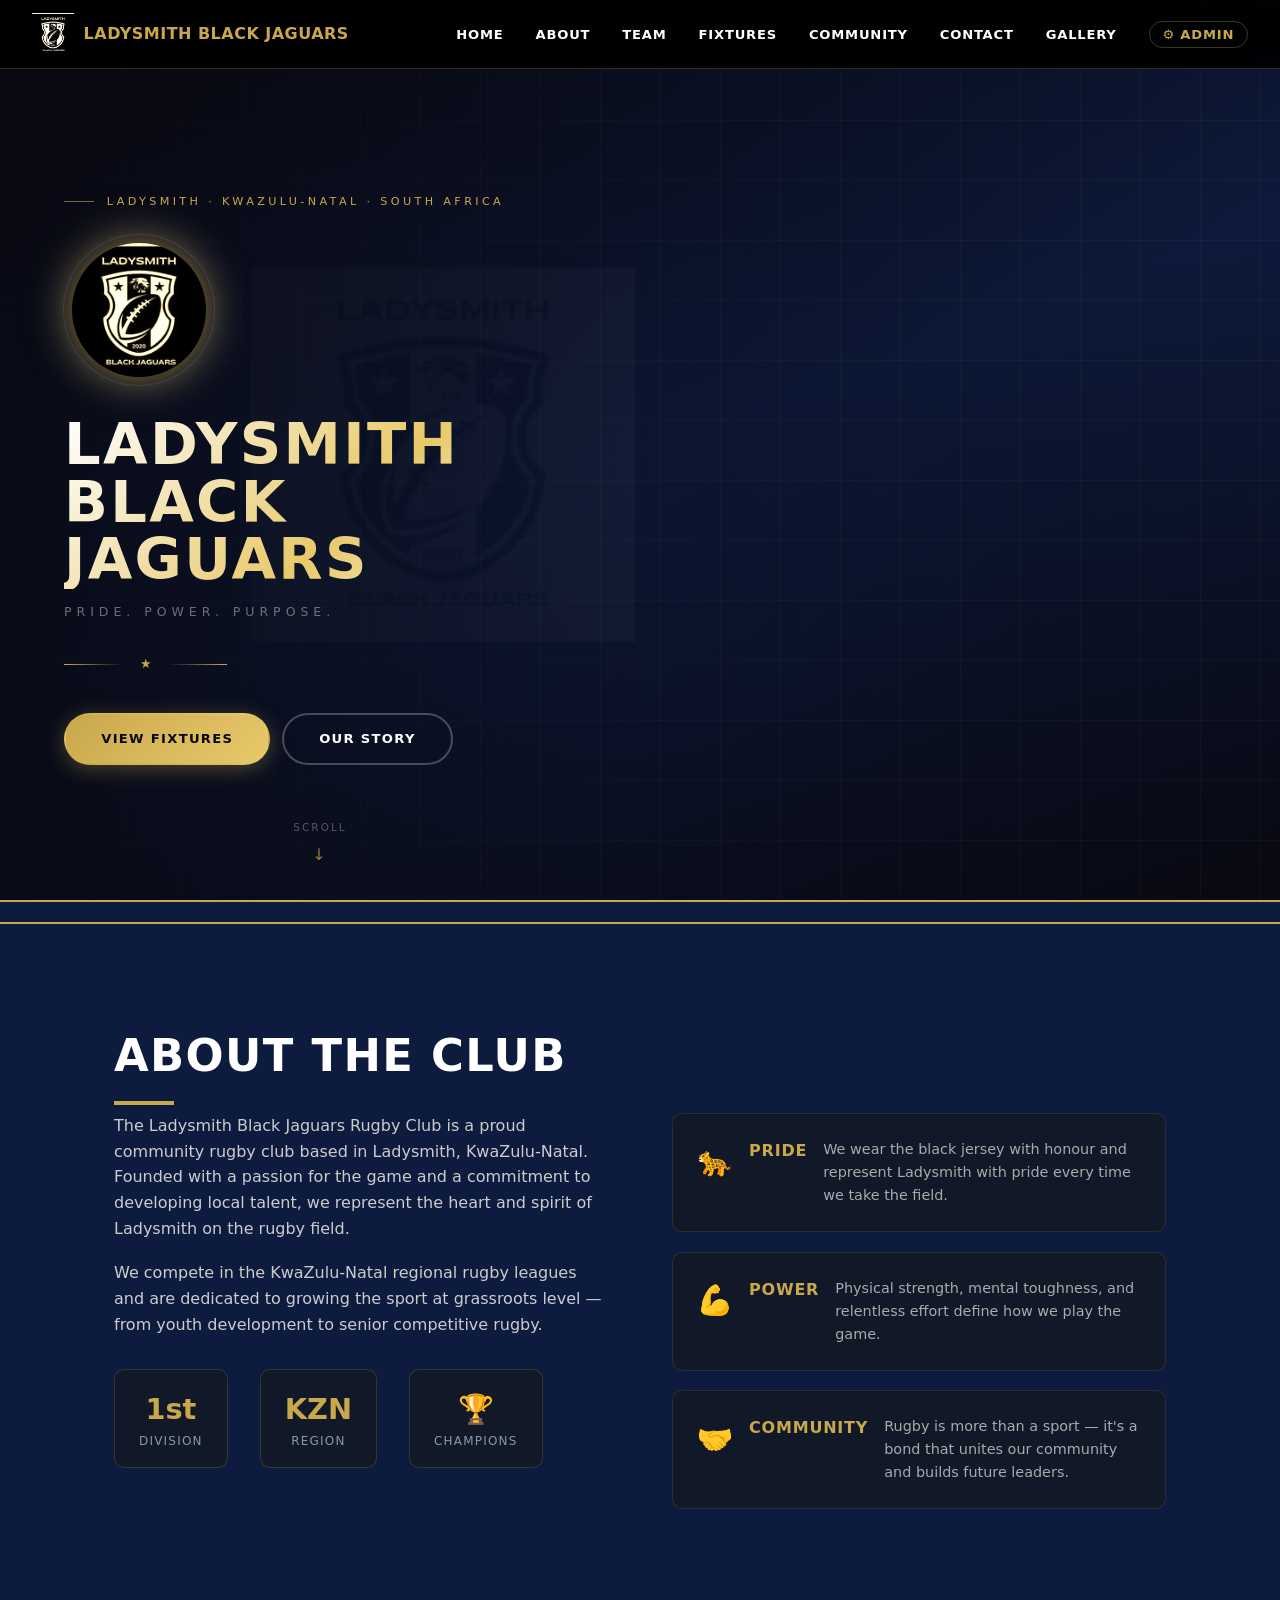
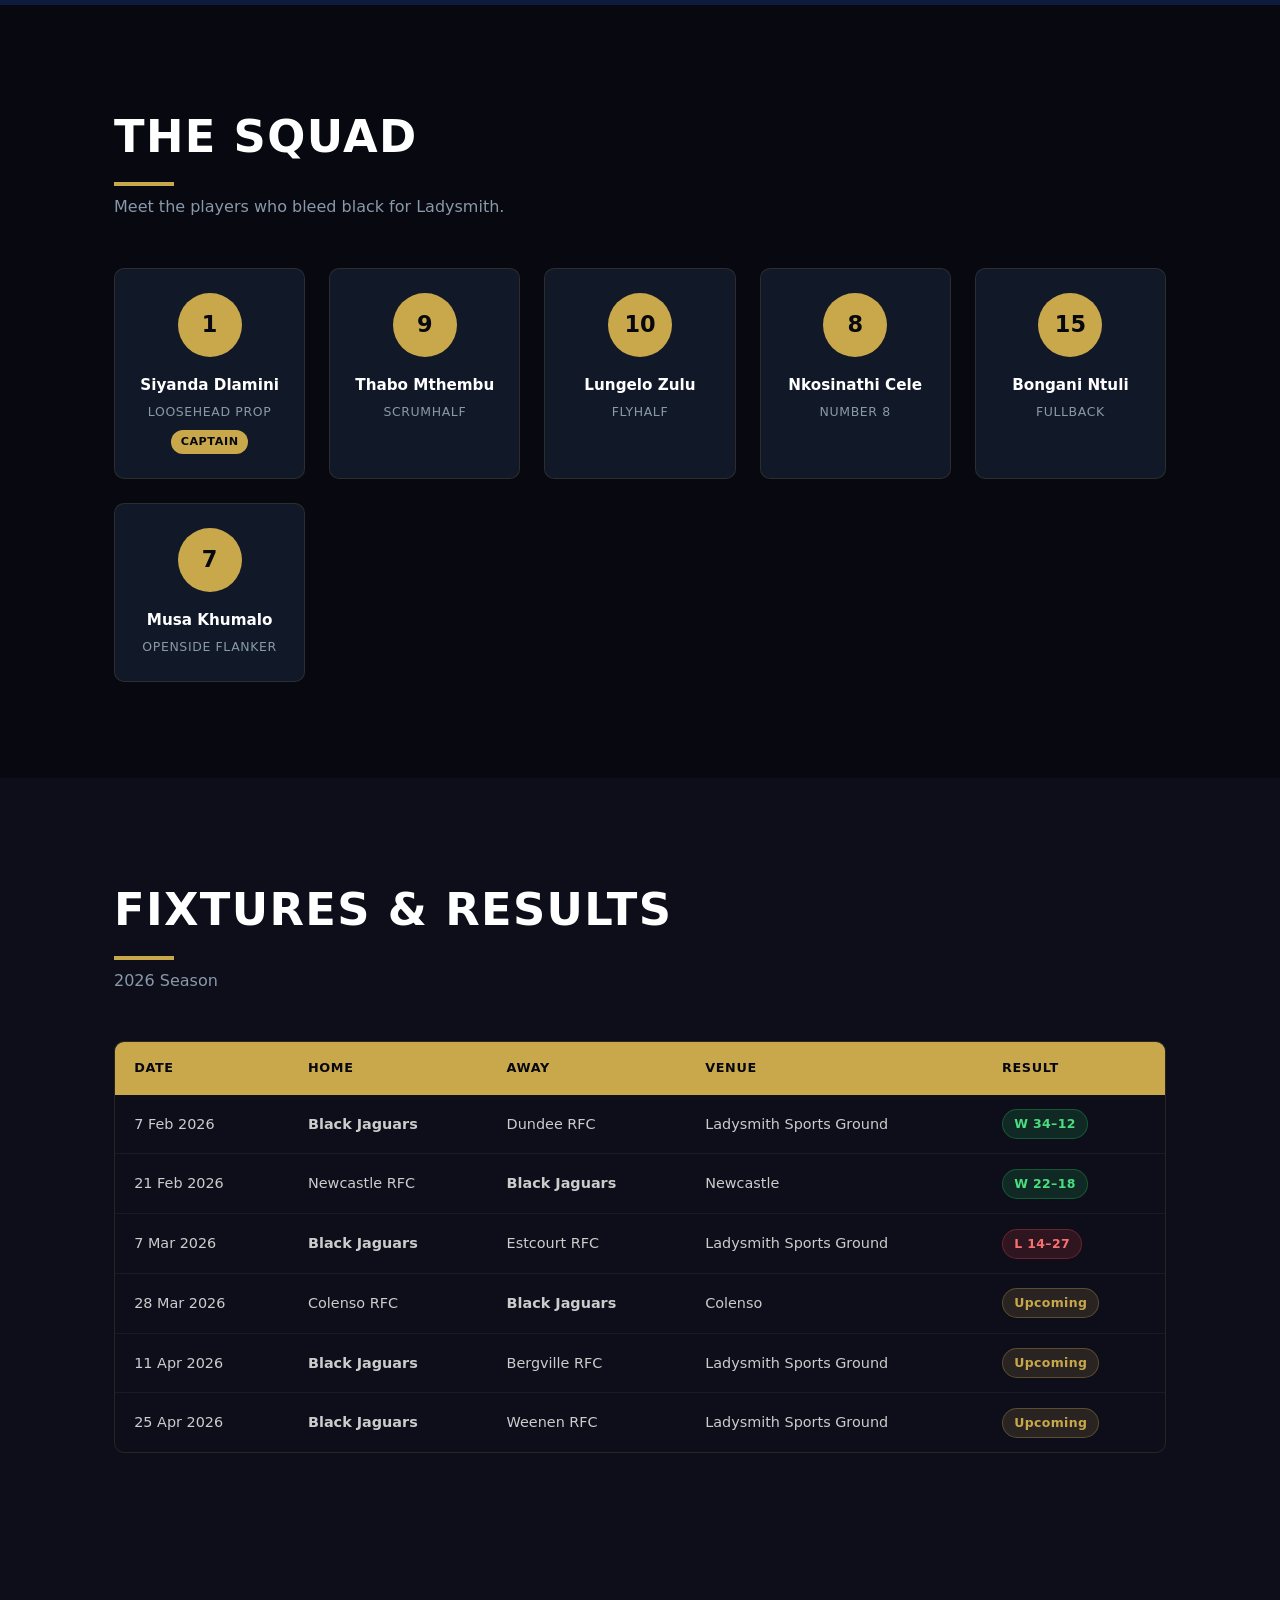
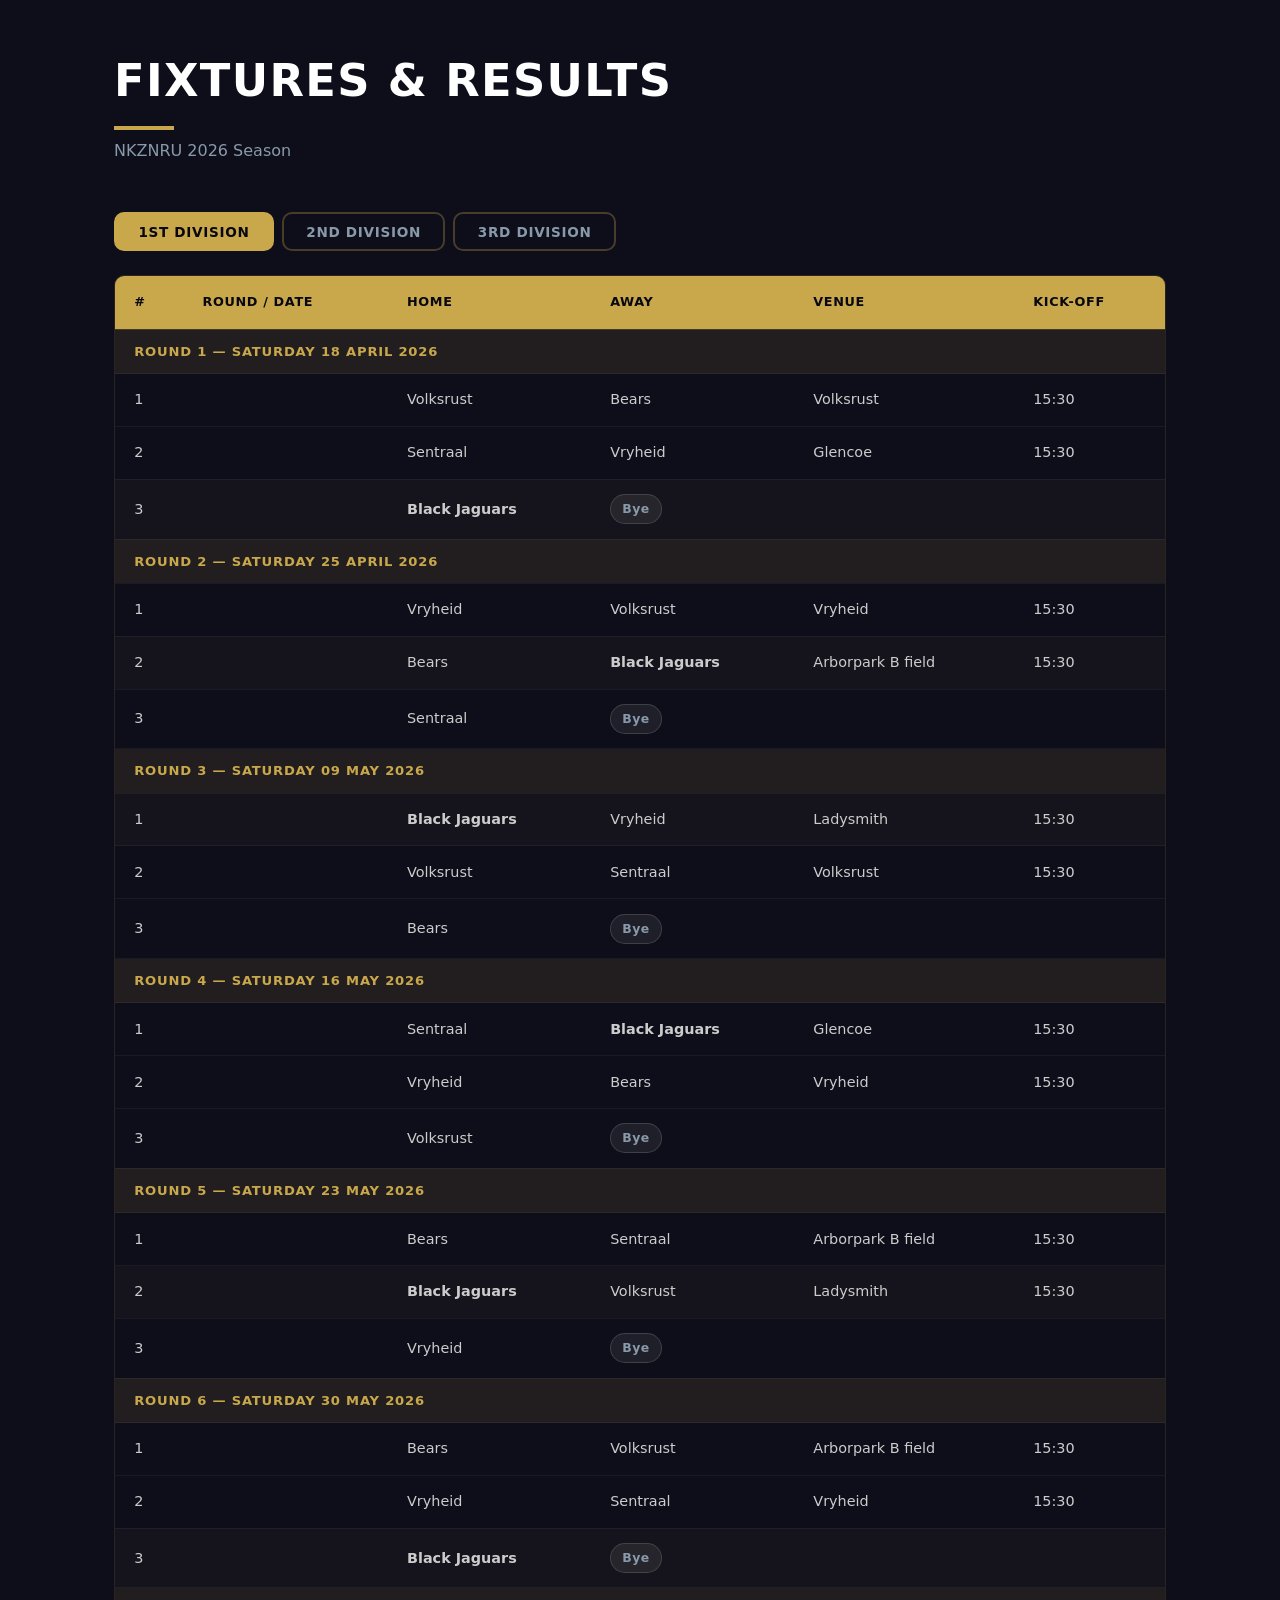
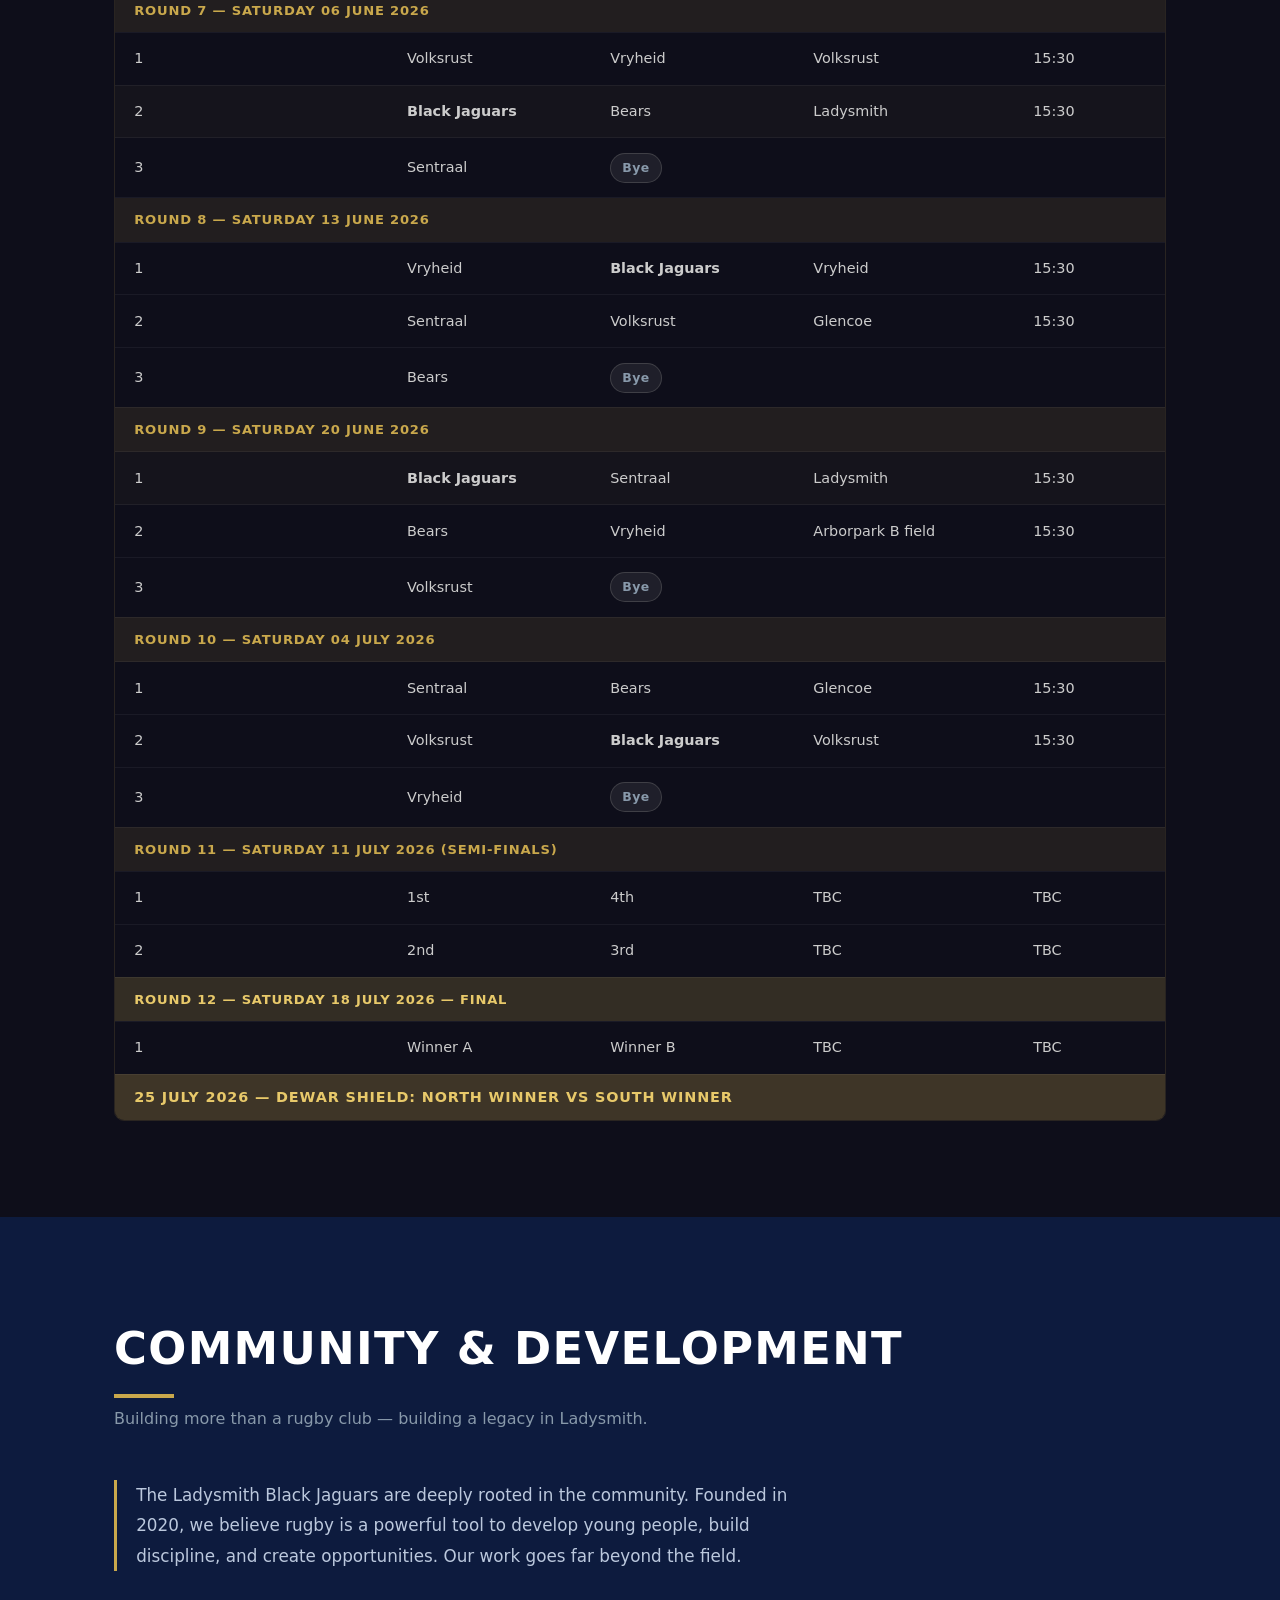
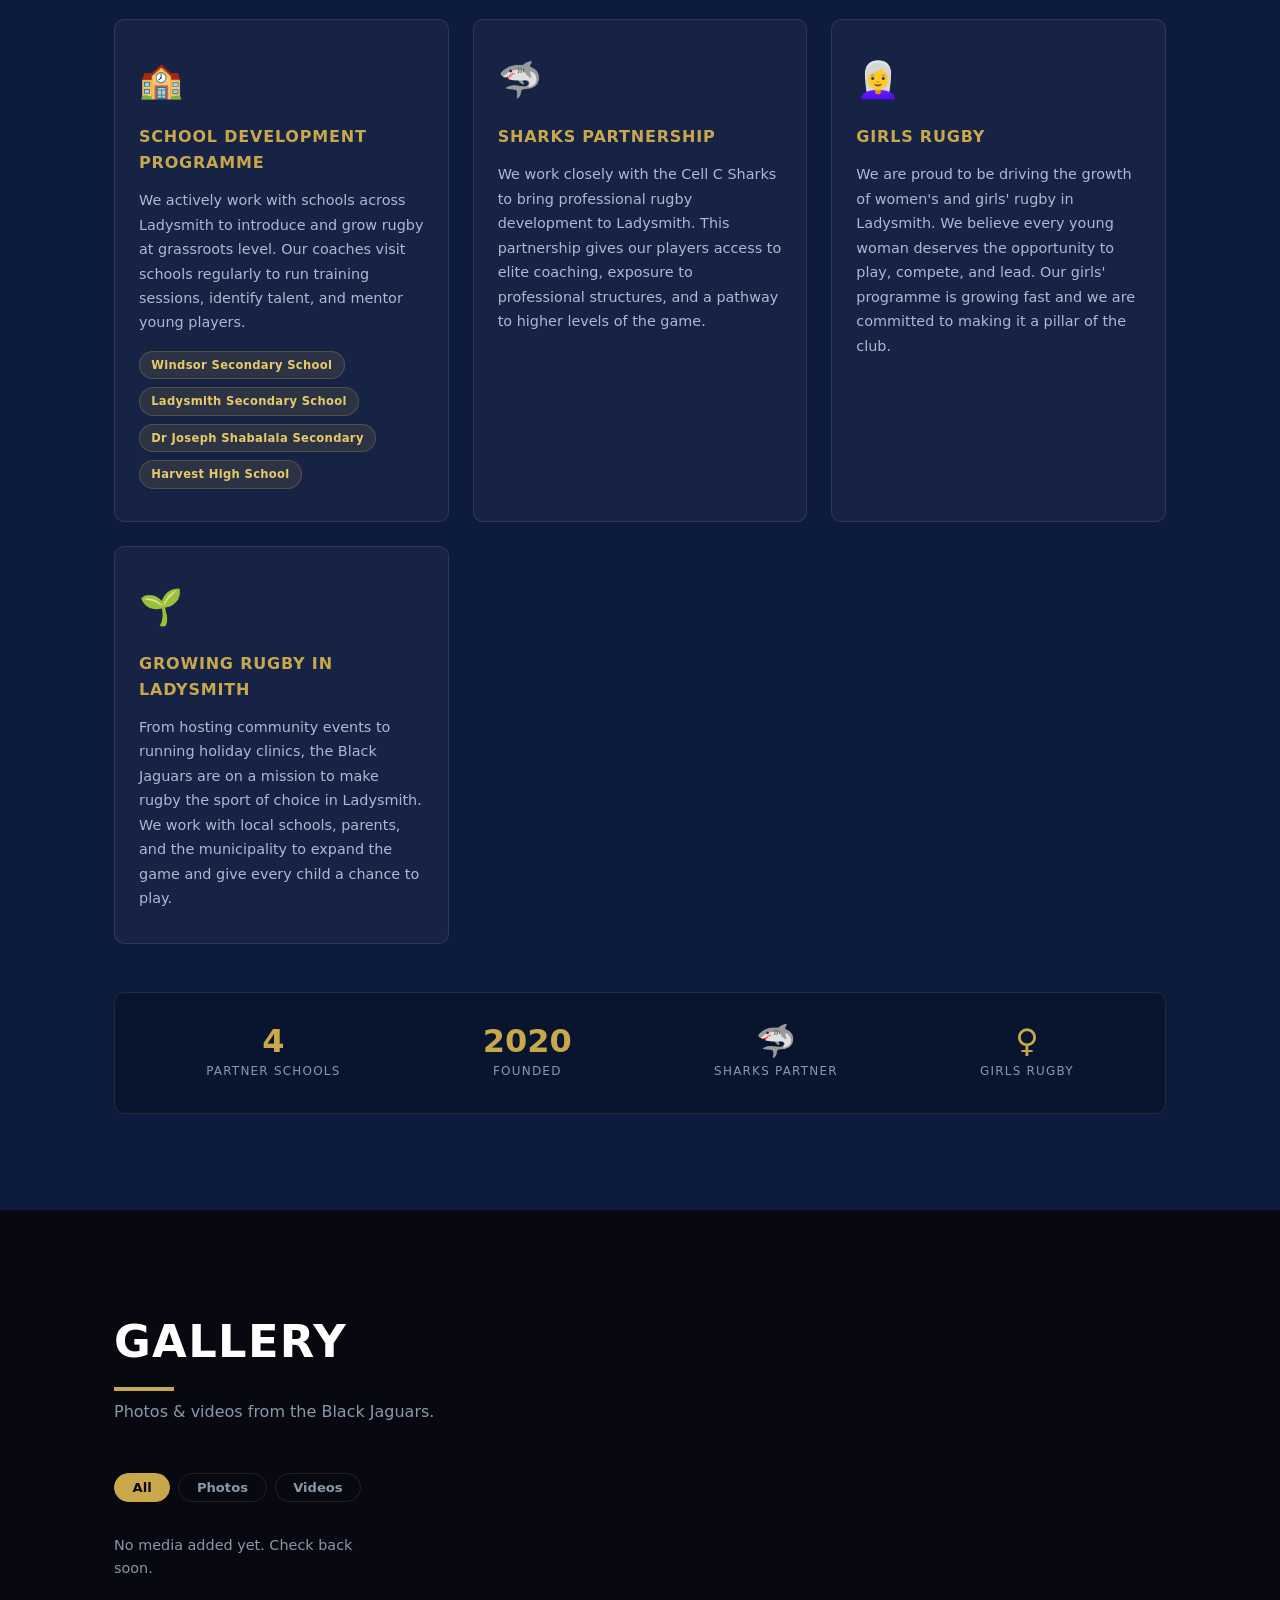
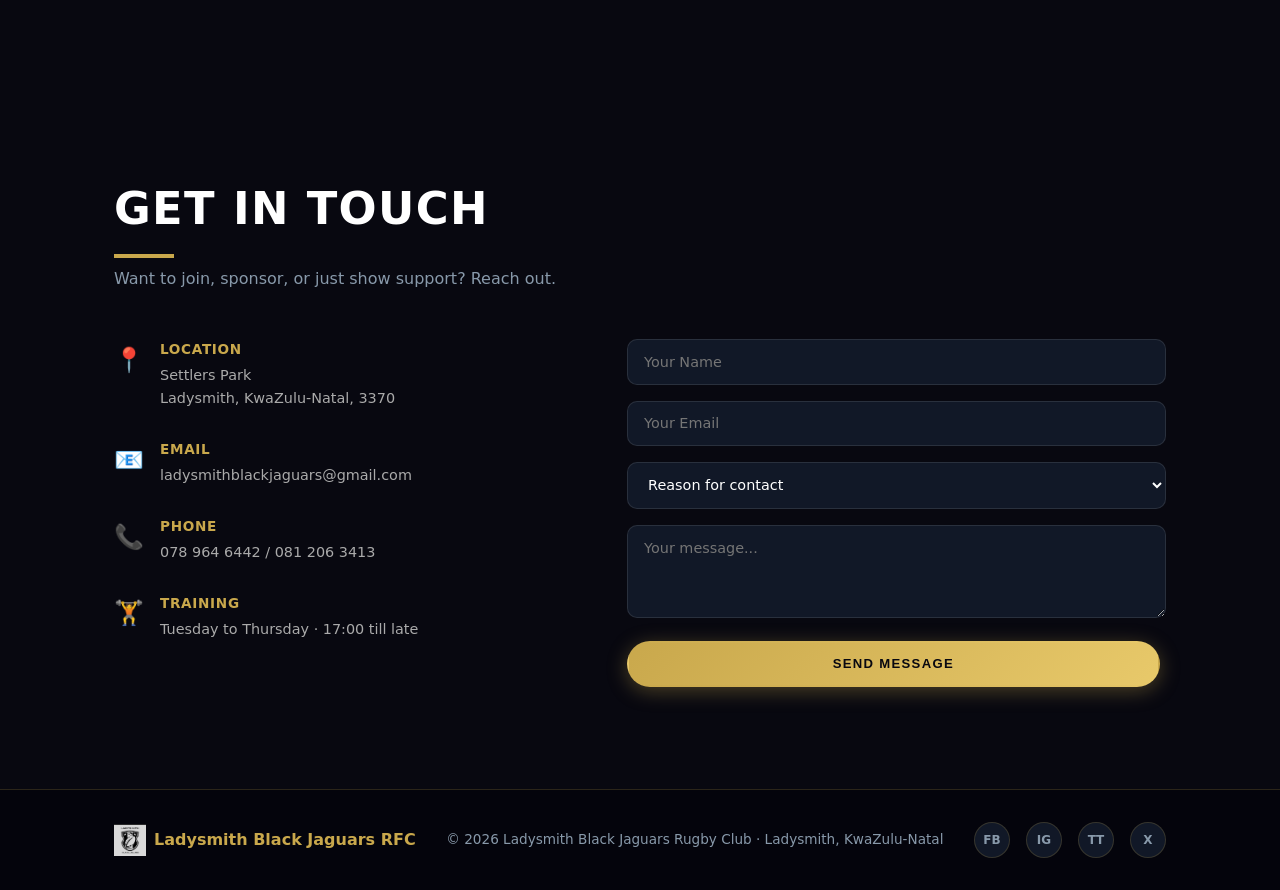
==== commit 8b6d1faf: "Add Community and Development section" ====
--- a/index.html
+++ b/index.html
@@ -40,6 +40,7 @@
       <li><a href="#about">About</a></li>
       <li><a href="#team">Team</a></li>
       <li><a href="#fixtures">Fixtures</a></li>
+      <li><a href="#community">Community</a></li>
       <li><a href="#contact">Contact</a></li>
       <li><a href="#gallery">Gallery</a></li>
       <li><a href="admin.html" class="admin-link">⚙ Admin</a></li>
@@ -423,6 +424,75 @@
               <tr><td>F</td><td></td><td>Winner A</td><td>Winner B</td><td>Best on log (venue)</td><td>TBC</td></tr>
             </tbody>
           </table>
+        </div>
+      </div>
+
+    </div>
+  </section>
+
+  <!-- COMMUNITY -->
+  <section id="community" class="section community">
+    <div class="container">
+      <h2 class="section-title">Community & Development</h2>
+      <p class="section-sub">Building more than a rugby club — building a legacy in Ladysmith.</p>
+
+      <!-- Intro -->
+      <div class="community-intro">
+        <p>The Ladysmith Black Jaguars are deeply rooted in the community. Founded in 2020, we believe rugby is a powerful tool to develop young people, build discipline, and create opportunities. Our work goes far beyond the field.</p>
+      </div>
+
+      <!-- Pillars -->
+      <div class="community-grid">
+
+        <div class="community-card">
+          <div class="community-icon">🏫</div>
+          <h3>School Development Programme</h3>
+          <p>We actively work with schools across Ladysmith to introduce and grow rugby at grassroots level. Our coaches visit schools regularly to run training sessions, identify talent, and mentor young players.</p>
+          <div class="school-tags">
+            <span>Windsor Secondary School</span>
+            <span>Ladysmith Secondary School</span>
+            <span>Dr Joseph Shabalala Secondary</span>
+            <span>Harvest High School</span>
+          </div>
+        </div>
+
+        <div class="community-card">
+          <div class="community-icon">🦈</div>
+          <h3>Sharks Partnership</h3>
+          <p>We work closely with the Cell C Sharks to bring professional rugby development to Ladysmith. This partnership gives our players access to elite coaching, exposure to professional structures, and a pathway to higher levels of the game.</p>
+        </div>
+
+        <div class="community-card">
+          <div class="community-icon">👩‍🦳</div>
+          <h3>Girls Rugby</h3>
+          <p>We are proud to be driving the growth of women's and girls' rugby in Ladysmith. We believe every young woman deserves the opportunity to play, compete, and lead. Our girls' programme is growing fast and we are committed to making it a pillar of the club.</p>
+        </div>
+
+        <div class="community-card">
+          <div class="community-icon">🌱</div>
+          <h3>Growing Rugby in Ladysmith</h3>
+          <p>From hosting community events to running holiday clinics, the Black Jaguars are on a mission to make rugby the sport of choice in Ladysmith. We work with local schools, parents, and the municipality to expand the game and give every child a chance to play.</p>
+        </div>
+
+      </div>
+
+      <!-- Stats banner -->
+      <div class="community-stats">
+        <div class="c-stat">
+          <span class="c-num">4</span>
+          <span class="c-label">Partner Schools</span>
+        </div>
+        <div class="c-stat">
+          <span class="c-num">2020</span>
+          <span class="c-label">Founded</span>
+        </div>
+        <div class="c-stat">
+          <span class="c-num">🦈</span>
+          <span class="c-label">Sharks Partner</span>
+        </div>
+        <div class="c-stat">
+          <span class="c-num">♀</span>
+          <span class="c-label">Girls Rugby</span>
         </div>
       </div>
 
--- a/style.css
+++ b/style.css
@@ -55,7 +55,12 @@
 
 .logo-icon { font-size: 1.5rem; }
 
-.nav-logo { height: 42px; width: auto; object-fit: contain; }
+.nav-logo {
+  height: 42px;
+  width: auto;
+  object-fit: contain;
+  filter: invert(1) sepia(0.3) saturate(1.2);
+}
 
 .nav-links { display: flex; list-style: none; gap: 2rem; }
 
@@ -183,11 +188,15 @@
 }
 
 .hero-logo {
-  width: clamp(80px, 10vw, 130px);
+  width: clamp(90px, 12vw, 150px);
   height: auto;
-  margin-bottom: 1.2rem;
-  filter: drop-shadow(0 0 25px rgba(201,168,76,0.4));
+  margin-bottom: 1.5rem;
+  filter: invert(1) sepia(0.5) saturate(1.8) hue-rotate(5deg) drop-shadow(0 0 20px rgba(201,168,76,0.7));
   animation: logo-float 4s ease-in-out infinite;
+  border-radius: 50%;
+  padding: 8px;
+  background: radial-gradient(circle, rgba(201,168,76,0.15) 0%, transparent 70%);
+  box-shadow: 0 0 0 1px rgba(201,168,76,0.3), 0 0 30px rgba(201,168,76,0.15);
 }
 
 @keyframes logo-float {
@@ -833,3 +842,109 @@
   .section { padding: 4rem 0; }
   .team-grid { grid-template-columns: repeat(2, 1fr); }
 }
+
+/* ===== COMMUNITY ===== */
+.community { background: var(--navy); }
+
+.community-intro {
+  max-width: 720px;
+  margin-bottom: 3rem;
+}
+
+.community-intro p {
+  color: #bbc8dd;
+  font-size: 1.05rem;
+  line-height: 1.8;
+  border-left: 3px solid var(--gold);
+  padding-left: 1.2rem;
+}
+
+.community-grid {
+  display: grid;
+  grid-template-columns: repeat(auto-fill, minmax(260px, 1fr));
+  gap: 1.5rem;
+  margin-bottom: 3rem;
+}
+
+.community-card {
+  background: rgba(255,255,255,0.04);
+  border: 1px solid rgba(201,168,76,0.15);
+  border-radius: var(--radius);
+  padding: 2rem 1.5rem;
+  transition: border-color var(--transition), transform var(--transition);
+}
+
+.community-card:hover {
+  border-color: var(--gold);
+  transform: translateY(-4px);
+}
+
+.community-icon {
+  font-size: 2.2rem;
+  margin-bottom: 1rem;
+}
+
+.community-card h3 {
+  font-size: 1rem;
+  font-weight: 800;
+  color: var(--gold);
+  text-transform: uppercase;
+  letter-spacing: 0.05em;
+  margin-bottom: 0.8rem;
+}
+
+.community-card p {
+  color: #aabbd0;
+  font-size: 0.9rem;
+  line-height: 1.7;
+}
+
+.school-tags {
+  display: flex;
+  flex-wrap: wrap;
+  gap: 0.5rem;
+  margin-top: 1rem;
+}
+
+.school-tags span {
+  background: rgba(201,168,76,0.12);
+  border: 1px solid rgba(201,168,76,0.25);
+  color: var(--gold-light);
+  font-size: 0.72rem;
+  font-weight: 600;
+  padding: 0.25rem 0.7rem;
+  border-radius: 20px;
+  letter-spacing: 0.03em;
+}
+
+.community-stats {
+  display: flex;
+  gap: 1.5rem;
+  flex-wrap: wrap;
+  background: rgba(0,0,0,0.25);
+  border: 1px solid rgba(201,168,76,0.15);
+  border-radius: var(--radius);
+  padding: 2rem;
+  justify-content: space-around;
+}
+
+.c-stat {
+  display: flex;
+  flex-direction: column;
+  align-items: center;
+  gap: 0.3rem;
+}
+
+.c-num {
+  font-size: 2rem;
+  font-weight: 900;
+  color: var(--gold);
+  line-height: 1;
+}
+
+.c-label {
+  font-size: 0.75rem;
+  text-transform: uppercase;
+  letter-spacing: 0.1em;
+  color: var(--grey);
+}
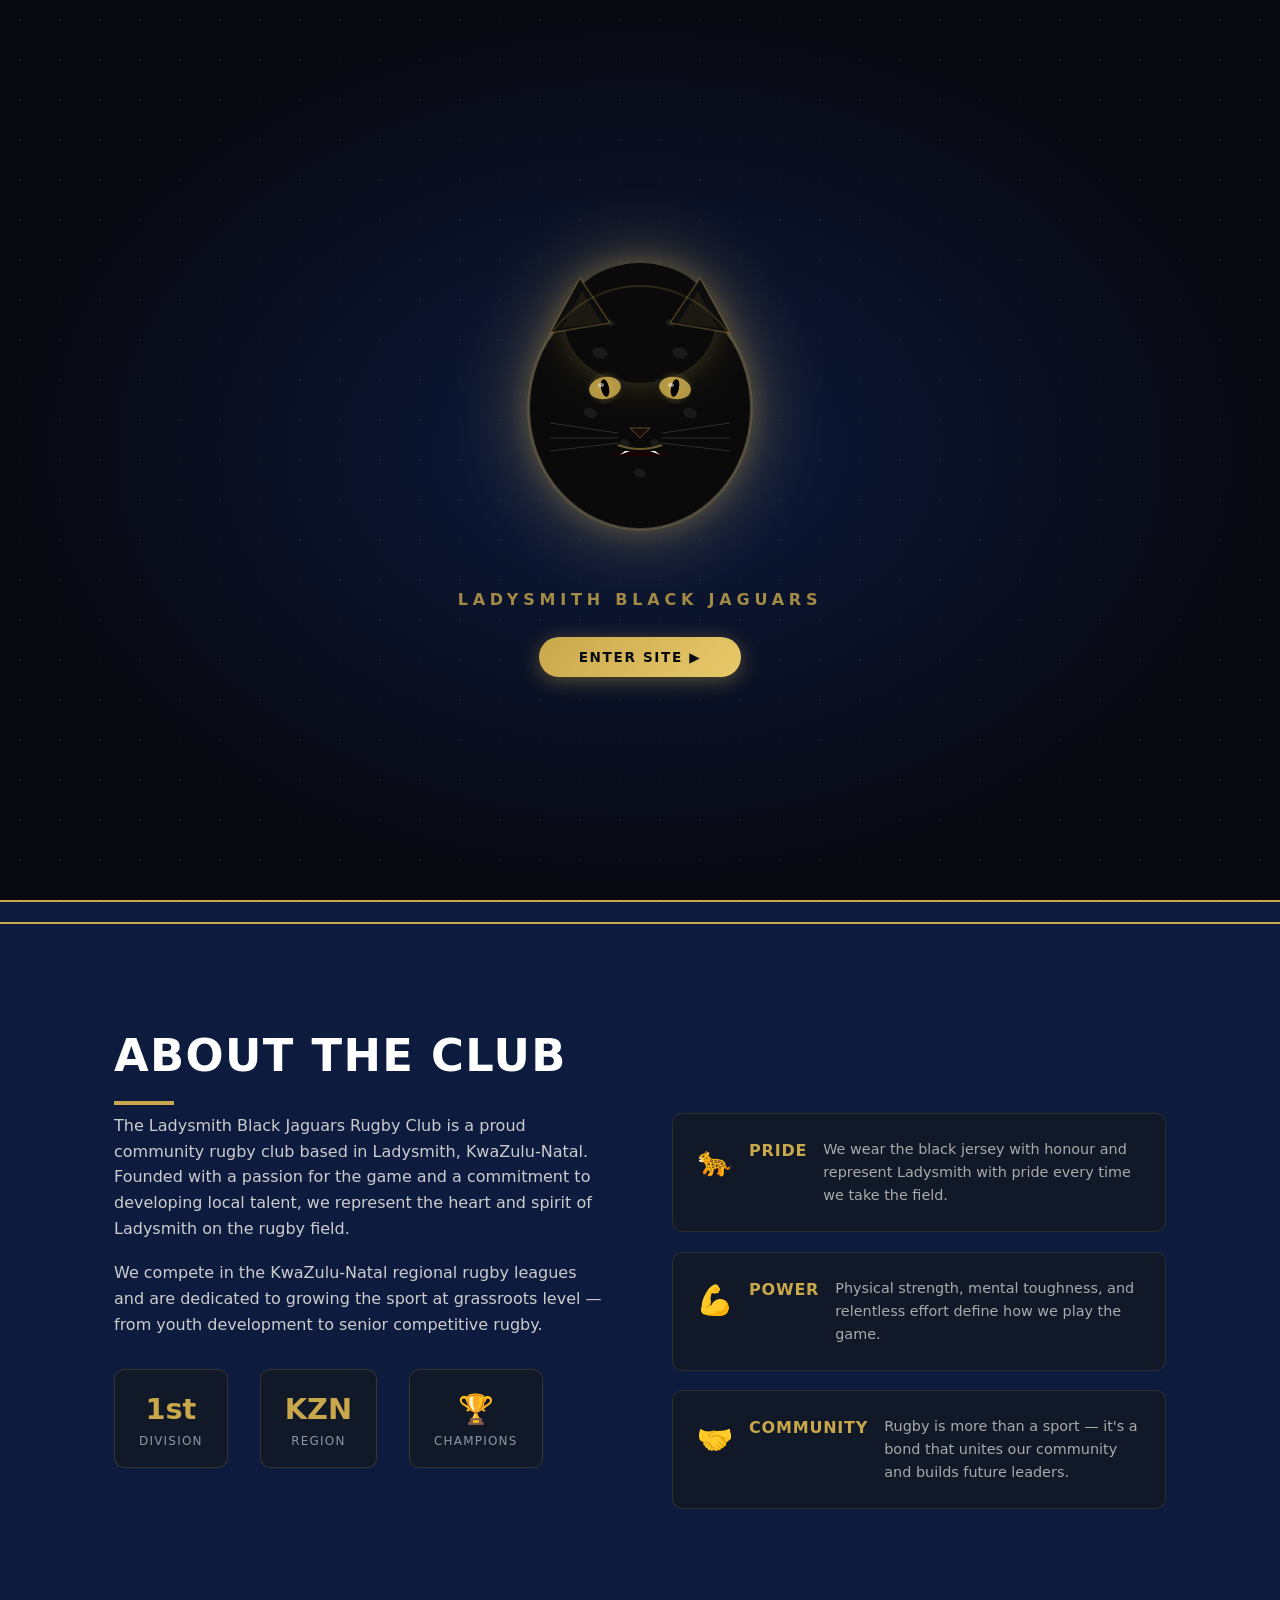
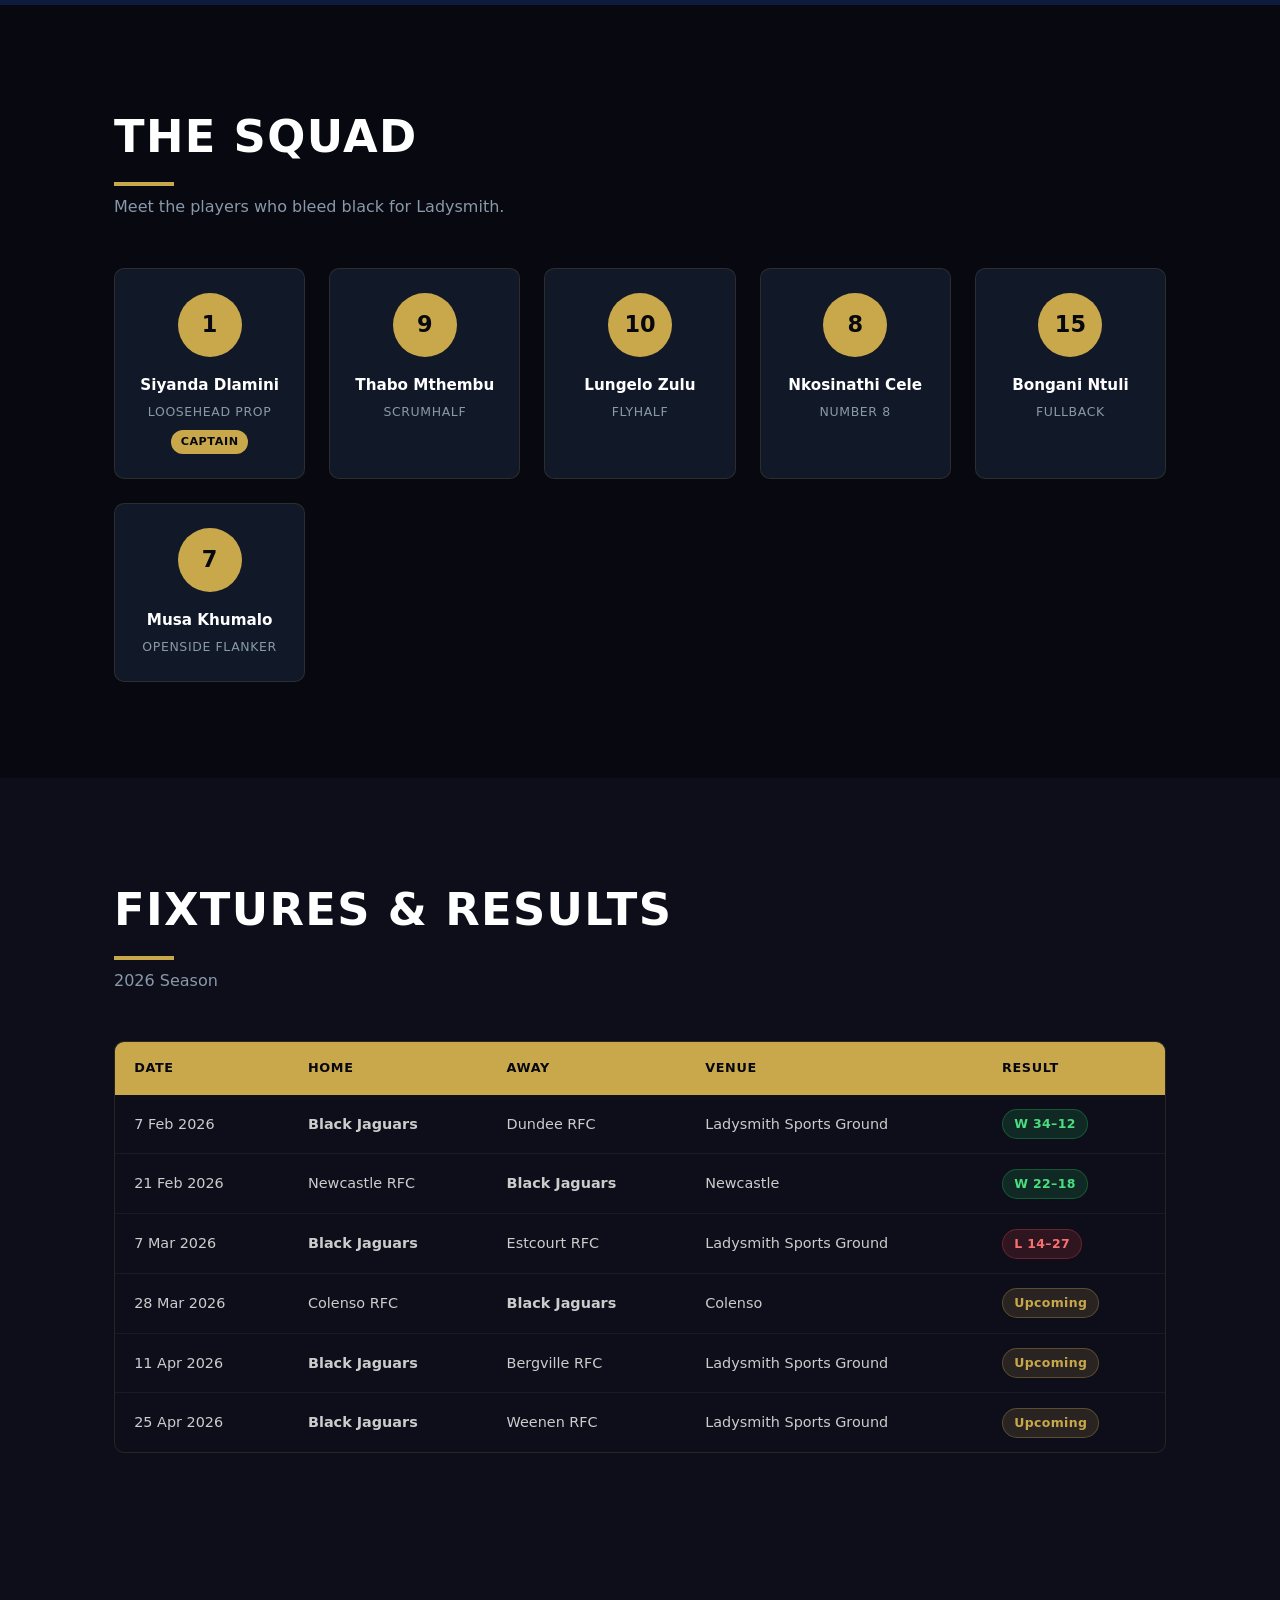
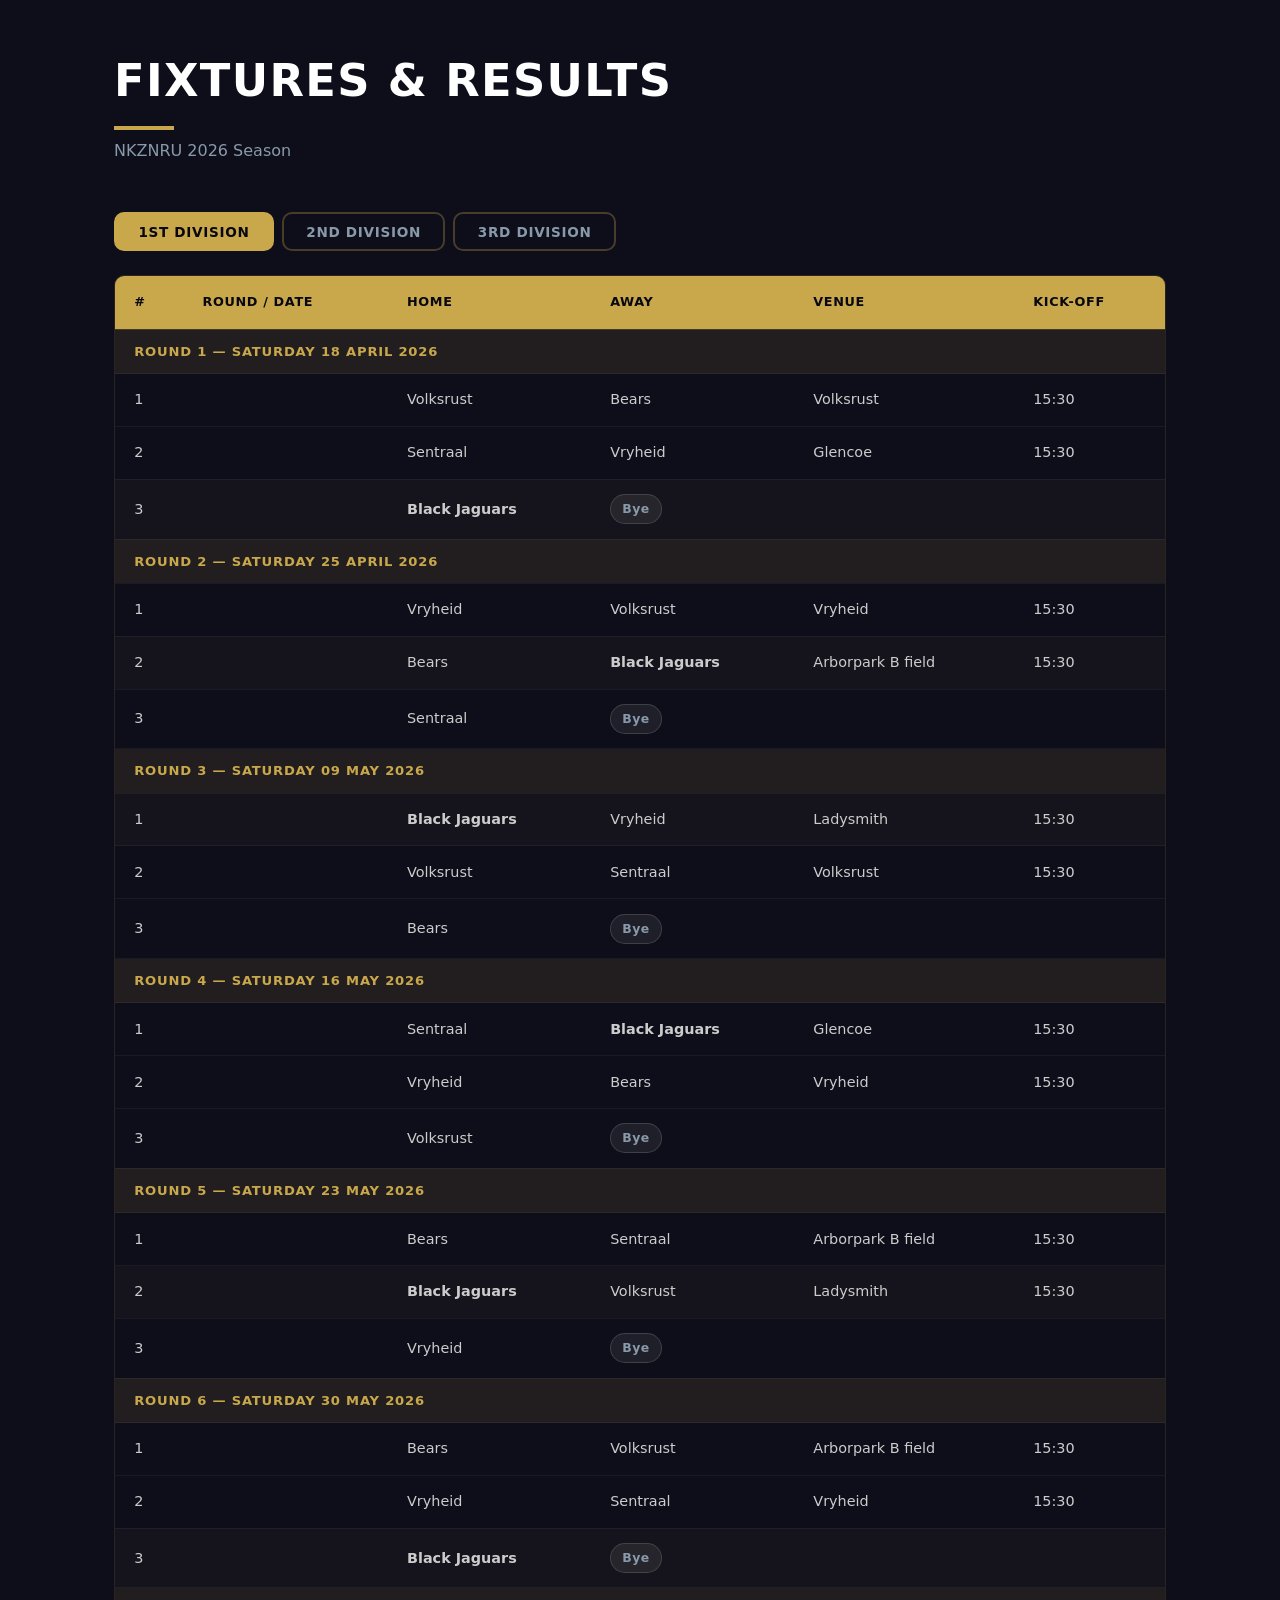
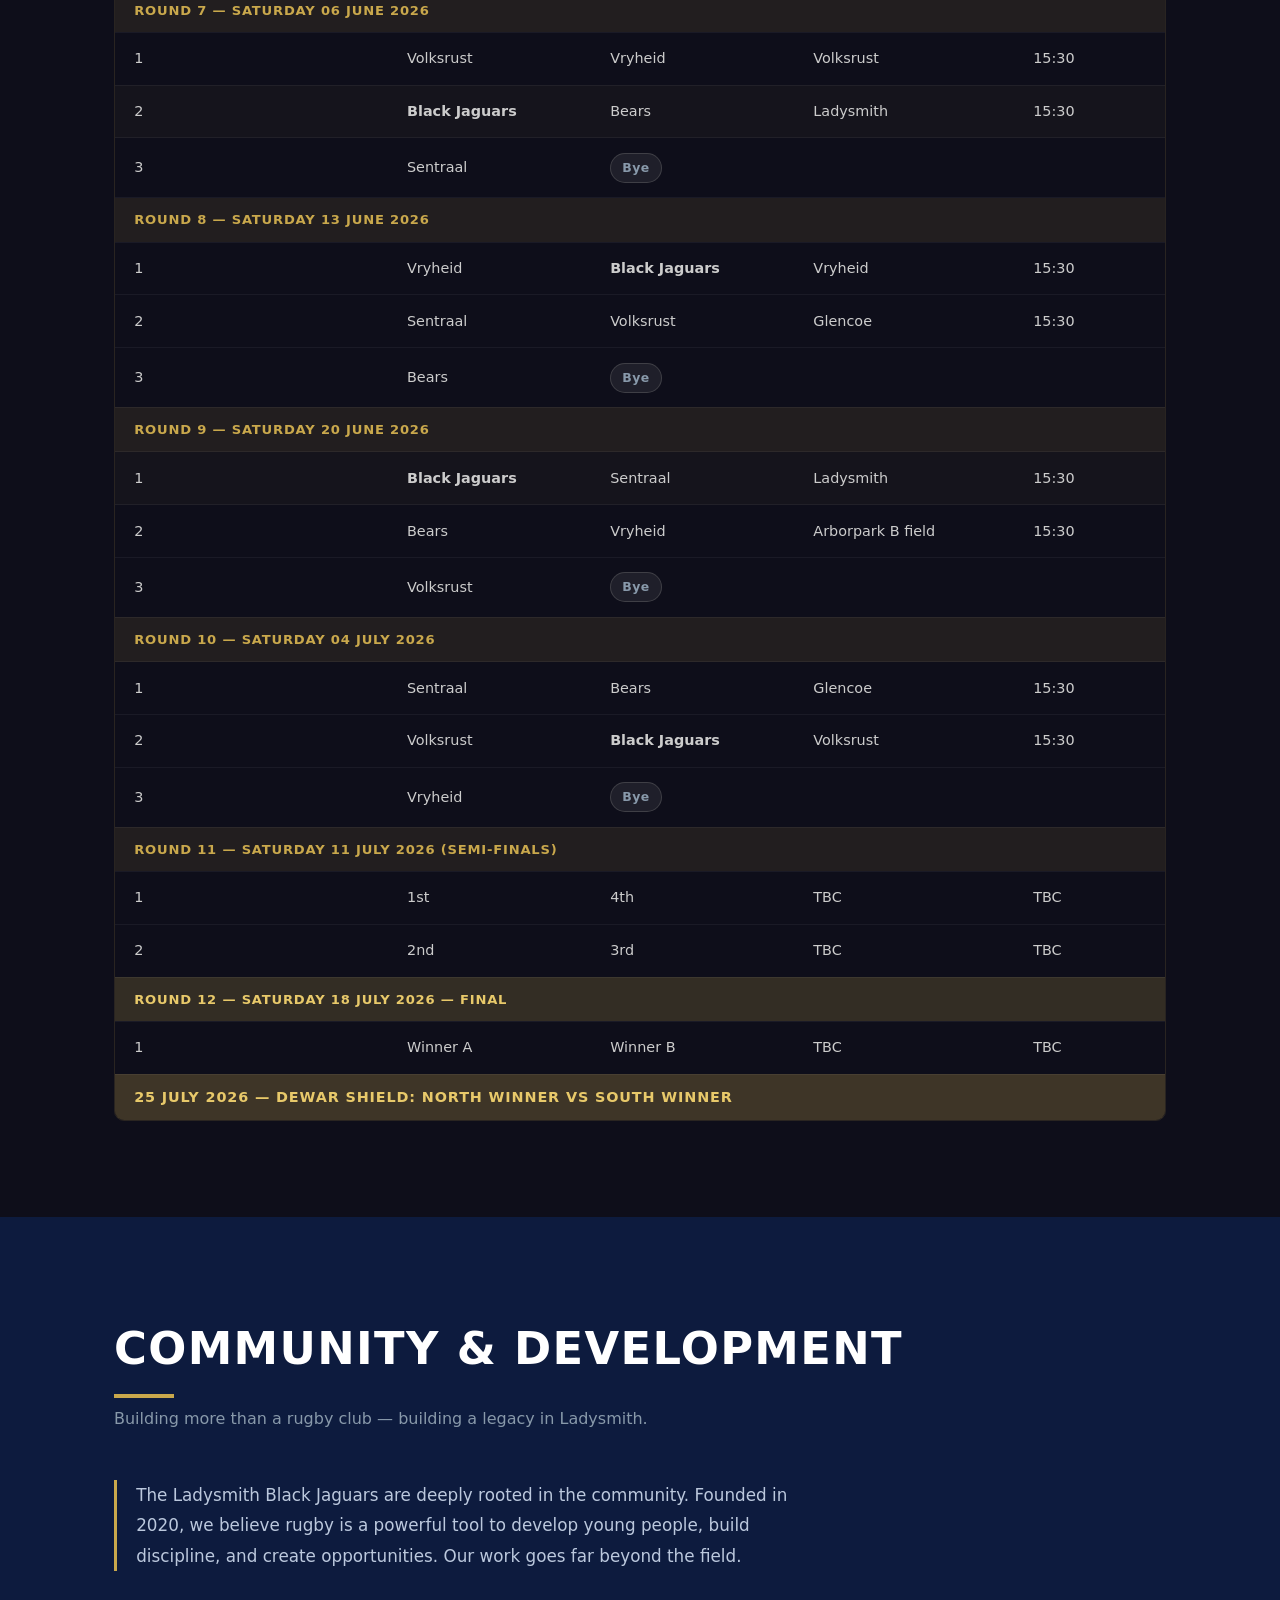
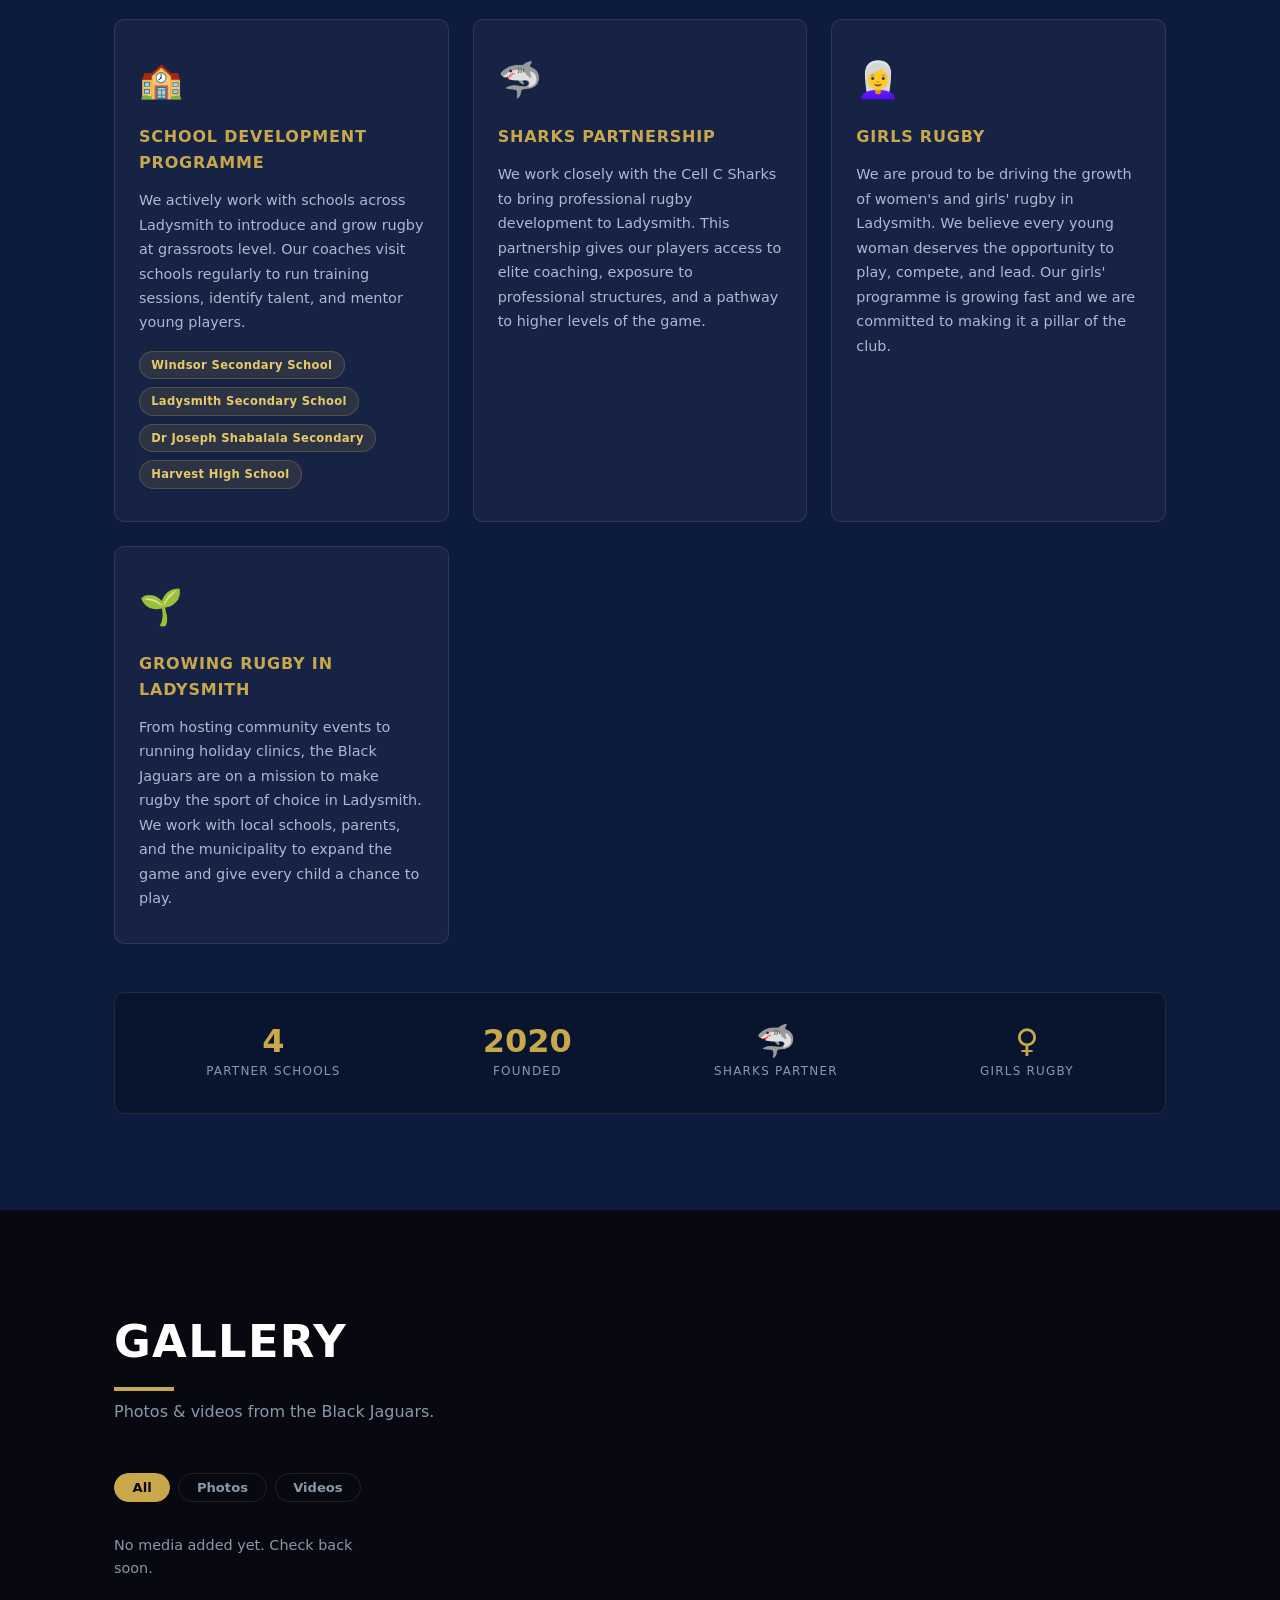
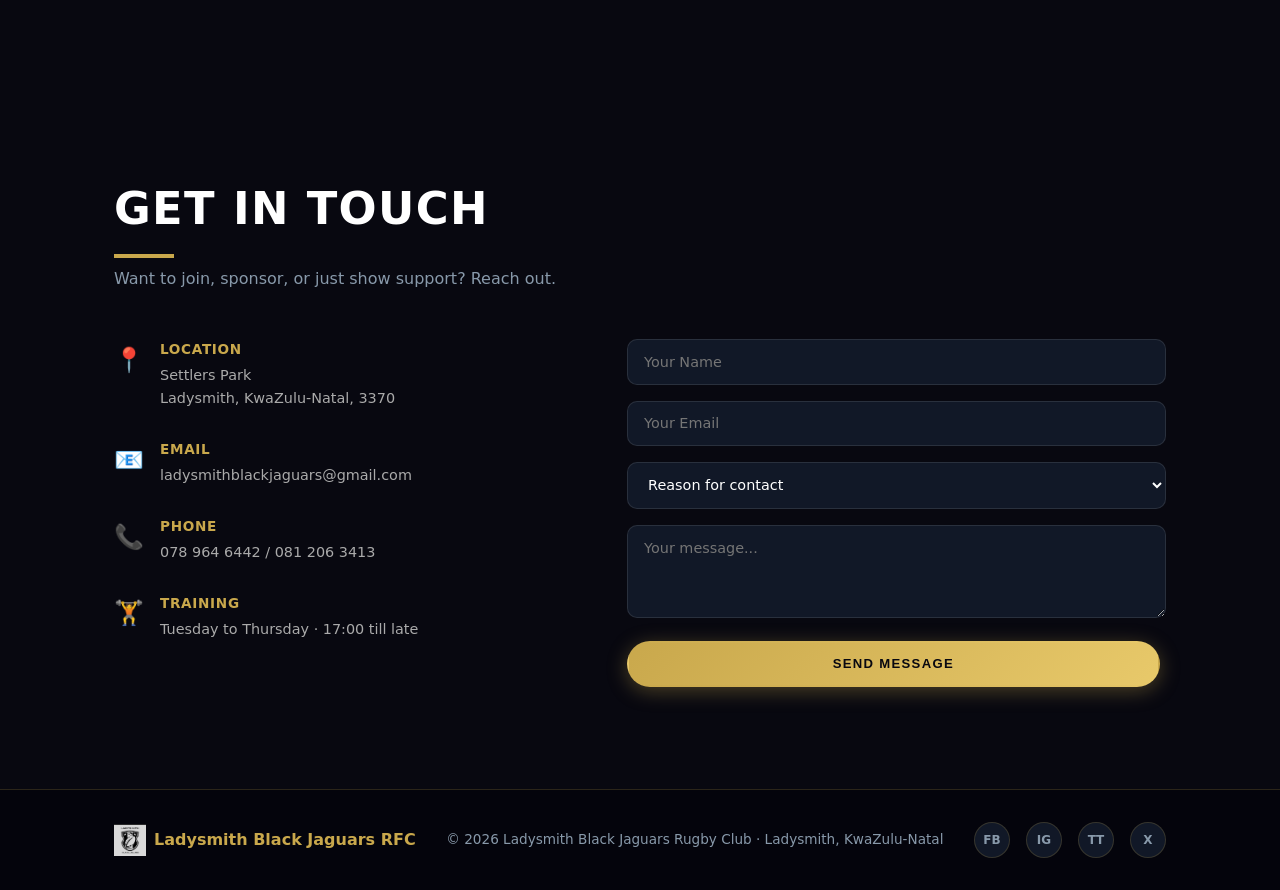
==== commit 6ab33f0a: "Add jaguar intro animation" ====
--- a/index.html
+++ b/index.html
@@ -26,6 +26,7 @@
   <meta name="twitter:image" content="logo.png" />
 
   <link rel="stylesheet" href="style.css" />
+  <link rel="stylesheet" href="jaguar.css" />
 </head>
 <body>
 
@@ -592,5 +593,6 @@
   </footer>
 
   <script src="script.js"></script>
+  <script src="jaguar.js"></script>
 </body>
 </html>
--- a/jaguar.css
+++ b/jaguar.css
@@ -0,0 +1,115 @@
+#jaguar-overlay {
+  position: fixed;
+  inset: 0;
+  z-index: 9999;
+  background: radial-gradient(ellipse at center, #0d1b3e 0%, #080810 70%);
+  display: flex;
+  align-items: center;
+  justify-content: center;
+  transition: opacity 0.6s ease;
+}
+
+#jaguar-overlay.fade-out { opacity: 0; pointer-events: none; }
+
+.jaguar-wrap {
+  display: flex;
+  flex-direction: column;
+  align-items: center;
+  gap: 1rem;
+  position: relative;
+}
+
+#jaguar-canvas {
+  filter: drop-shadow(0 0 40px rgba(201,168,76,0.4));
+  animation: jaguar-appear 0.8s ease forwards;
+}
+
+@keyframes jaguar-appear {
+  from { opacity: 0; transform: scale(0.8); }
+  to   { opacity: 1; transform: scale(1); }
+}
+
+.jaguar-roar-text {
+  position: absolute;
+  top: -20px;
+  left: 50%;
+  transform: translateX(-50%) scale(0);
+  font-size: 3rem;
+  font-weight: 900;
+  color: var(--gold, #c9a84c);
+  letter-spacing: 0.2em;
+  text-transform: uppercase;
+  font-family: 'Segoe UI', system-ui, sans-serif;
+  text-shadow: 0 0 30px rgba(201,168,76,0.8), 0 0 60px rgba(201,168,76,0.4);
+  transition: transform 0.15s ease, opacity 0.4s ease;
+  opacity: 0;
+  white-space: nowrap;
+}
+
+.jaguar-roar-text.show {
+  transform: translateX(-50%) scale(1.2);
+  opacity: 1;
+  animation: roar-burst 1.2s ease forwards;
+}
+
+@keyframes roar-burst {
+  0%   { transform: translateX(-50%) scale(0.5); opacity: 0; }
+  20%  { transform: translateX(-50%) scale(1.4); opacity: 1; }
+  60%  { transform: translateX(-50%) scale(1.1); opacity: 1; }
+  100% { transform: translateX(-50%) scale(1.5); opacity: 0; }
+}
+
+.jaguar-tagline {
+  font-family: 'Segoe UI', system-ui, sans-serif;
+  font-size: 1rem;
+  font-weight: 700;
+  letter-spacing: 0.3em;
+  text-transform: uppercase;
+  color: rgba(201,168,76,0.8);
+  margin-top: 0.5rem;
+}
+
+.jaguar-enter {
+  background: linear-gradient(135deg, #c9a84c, #e8c96a);
+  color: #080810;
+  border: none;
+  padding: 0.75rem 2.5rem;
+  border-radius: 50px;
+  font-size: 0.85rem;
+  font-weight: 800;
+  letter-spacing: 0.12em;
+  text-transform: uppercase;
+  cursor: pointer;
+  font-family: 'Segoe UI', system-ui, sans-serif;
+  box-shadow: 0 4px 20px rgba(201,168,76,0.4);
+  transition: transform 0.2s, box-shadow 0.2s;
+  animation: btn-pulse 2s ease-in-out infinite;
+  margin-top: 0.5rem;
+}
+
+.jaguar-enter:hover {
+  transform: translateY(-2px);
+  box-shadow: 0 8px 30px rgba(201,168,76,0.6);
+}
+
+@keyframes btn-pulse {
+  0%, 100% { box-shadow: 0 4px 20px rgba(201,168,76,0.4); }
+  50%       { box-shadow: 0 4px 35px rgba(201,168,76,0.7); }
+}
+
+/* Background particles */
+#jaguar-overlay::before {
+  content: '';
+  position: absolute;
+  inset: 0;
+  background-image:
+    radial-gradient(circle, rgba(201,168,76,0.08) 1px, transparent 1px);
+  background-size: 40px 40px;
+  animation: particles-drift 15s linear infinite;
+  pointer-events: none;
+}
+
+@keyframes particles-drift {
+  0%   { transform: translateY(0); }
+  100% { transform: translateY(-40px); }
+}
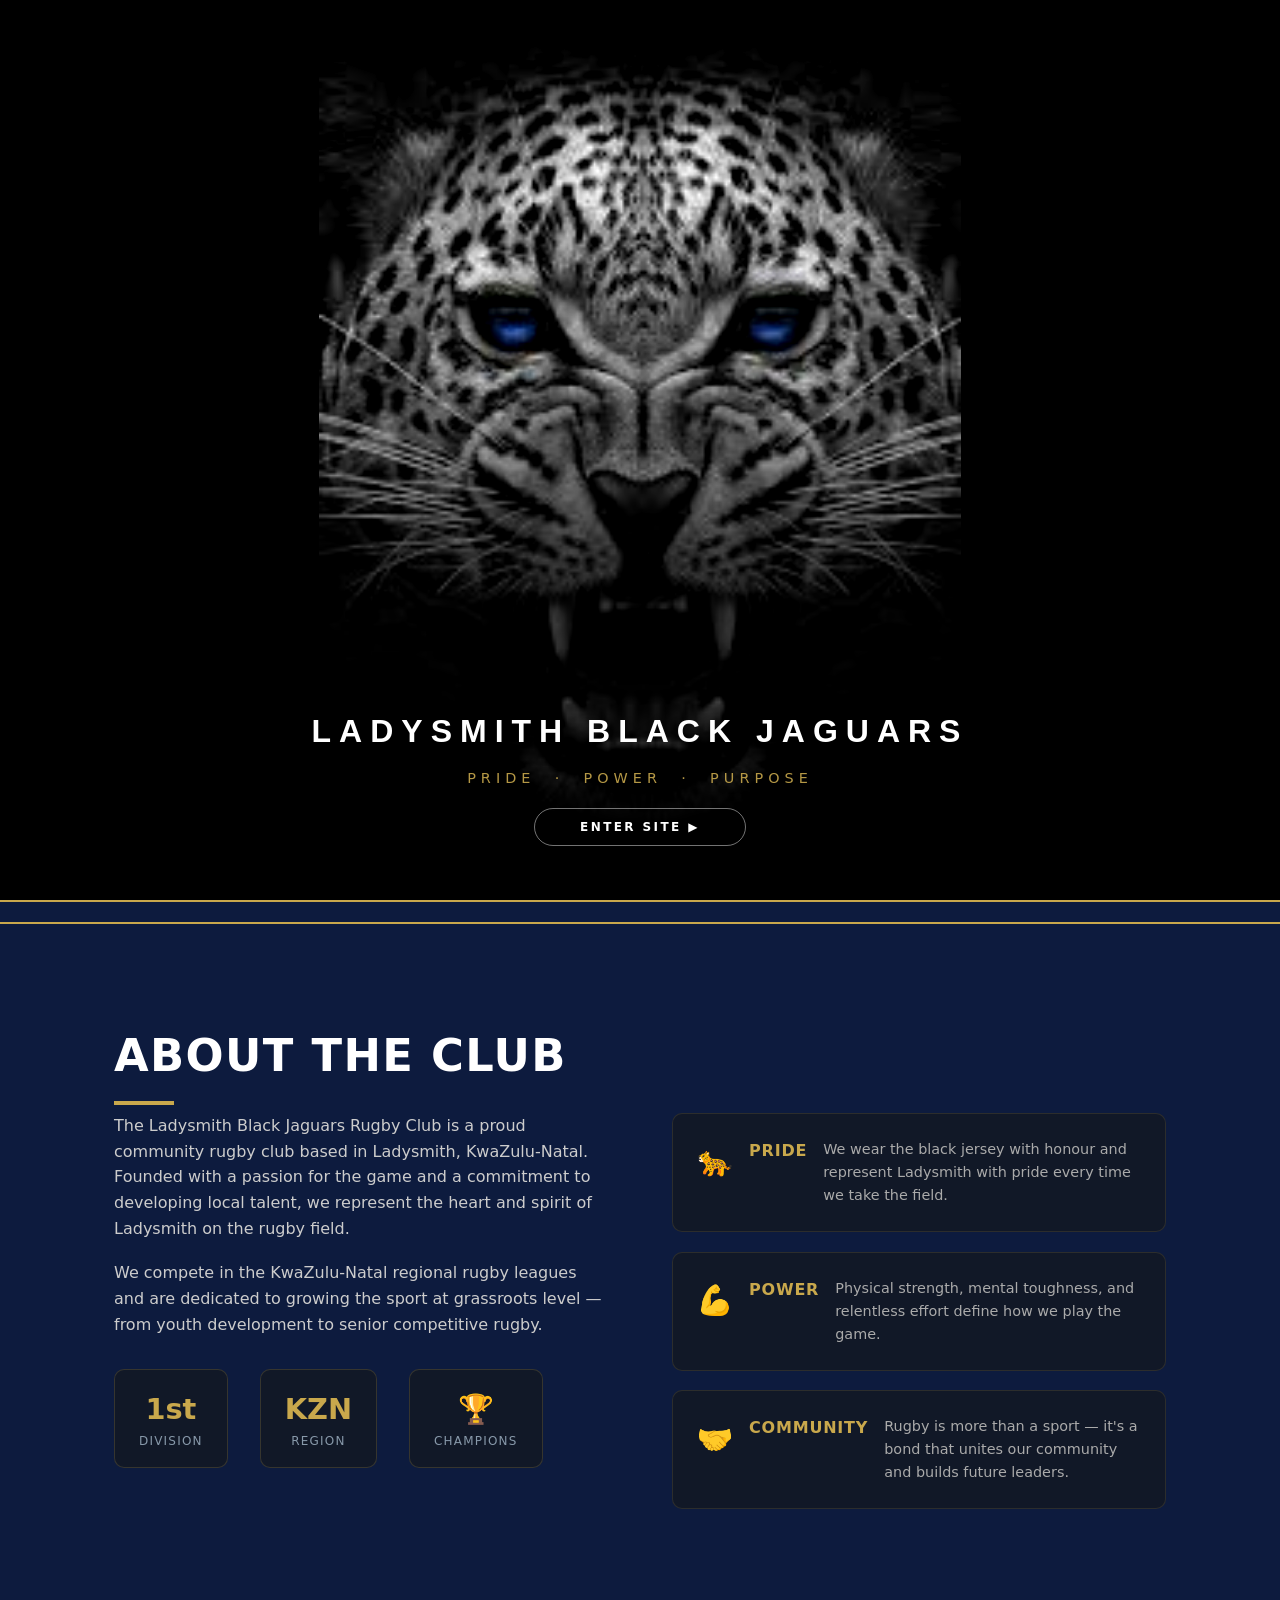
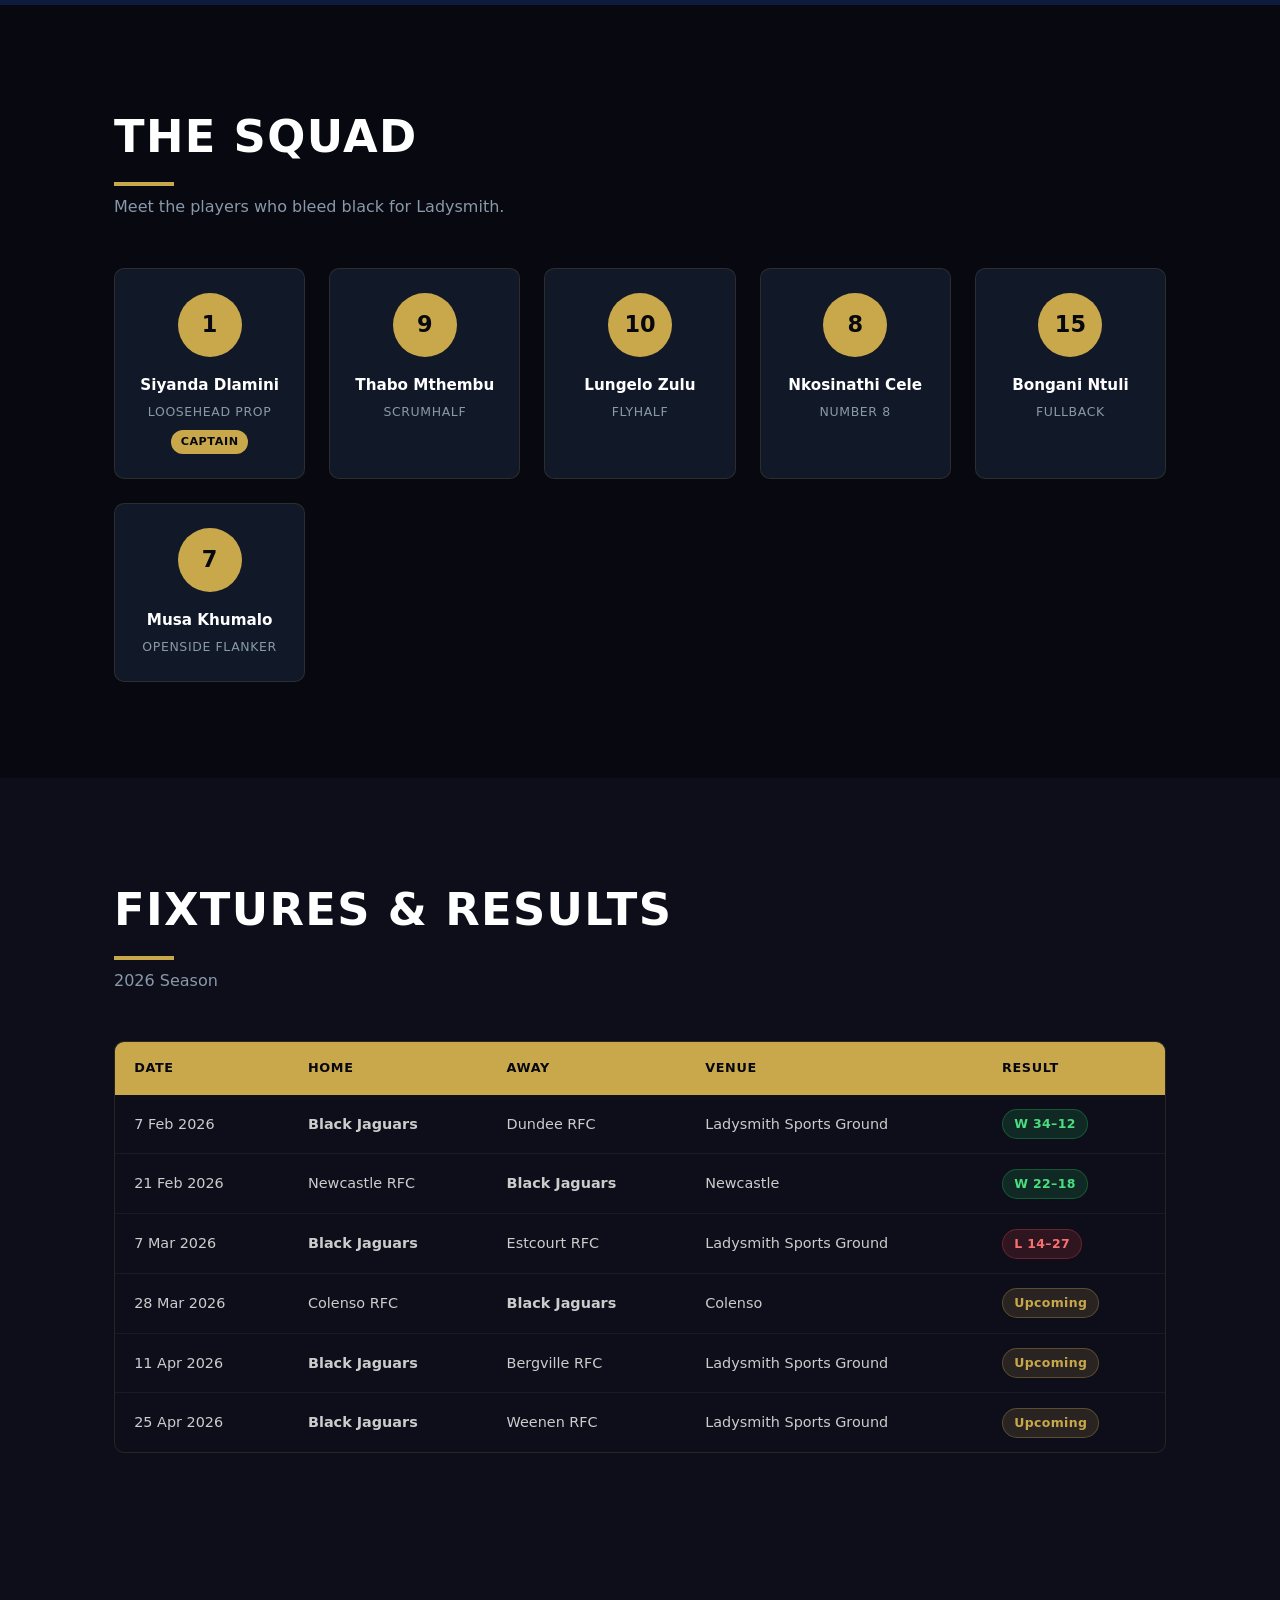
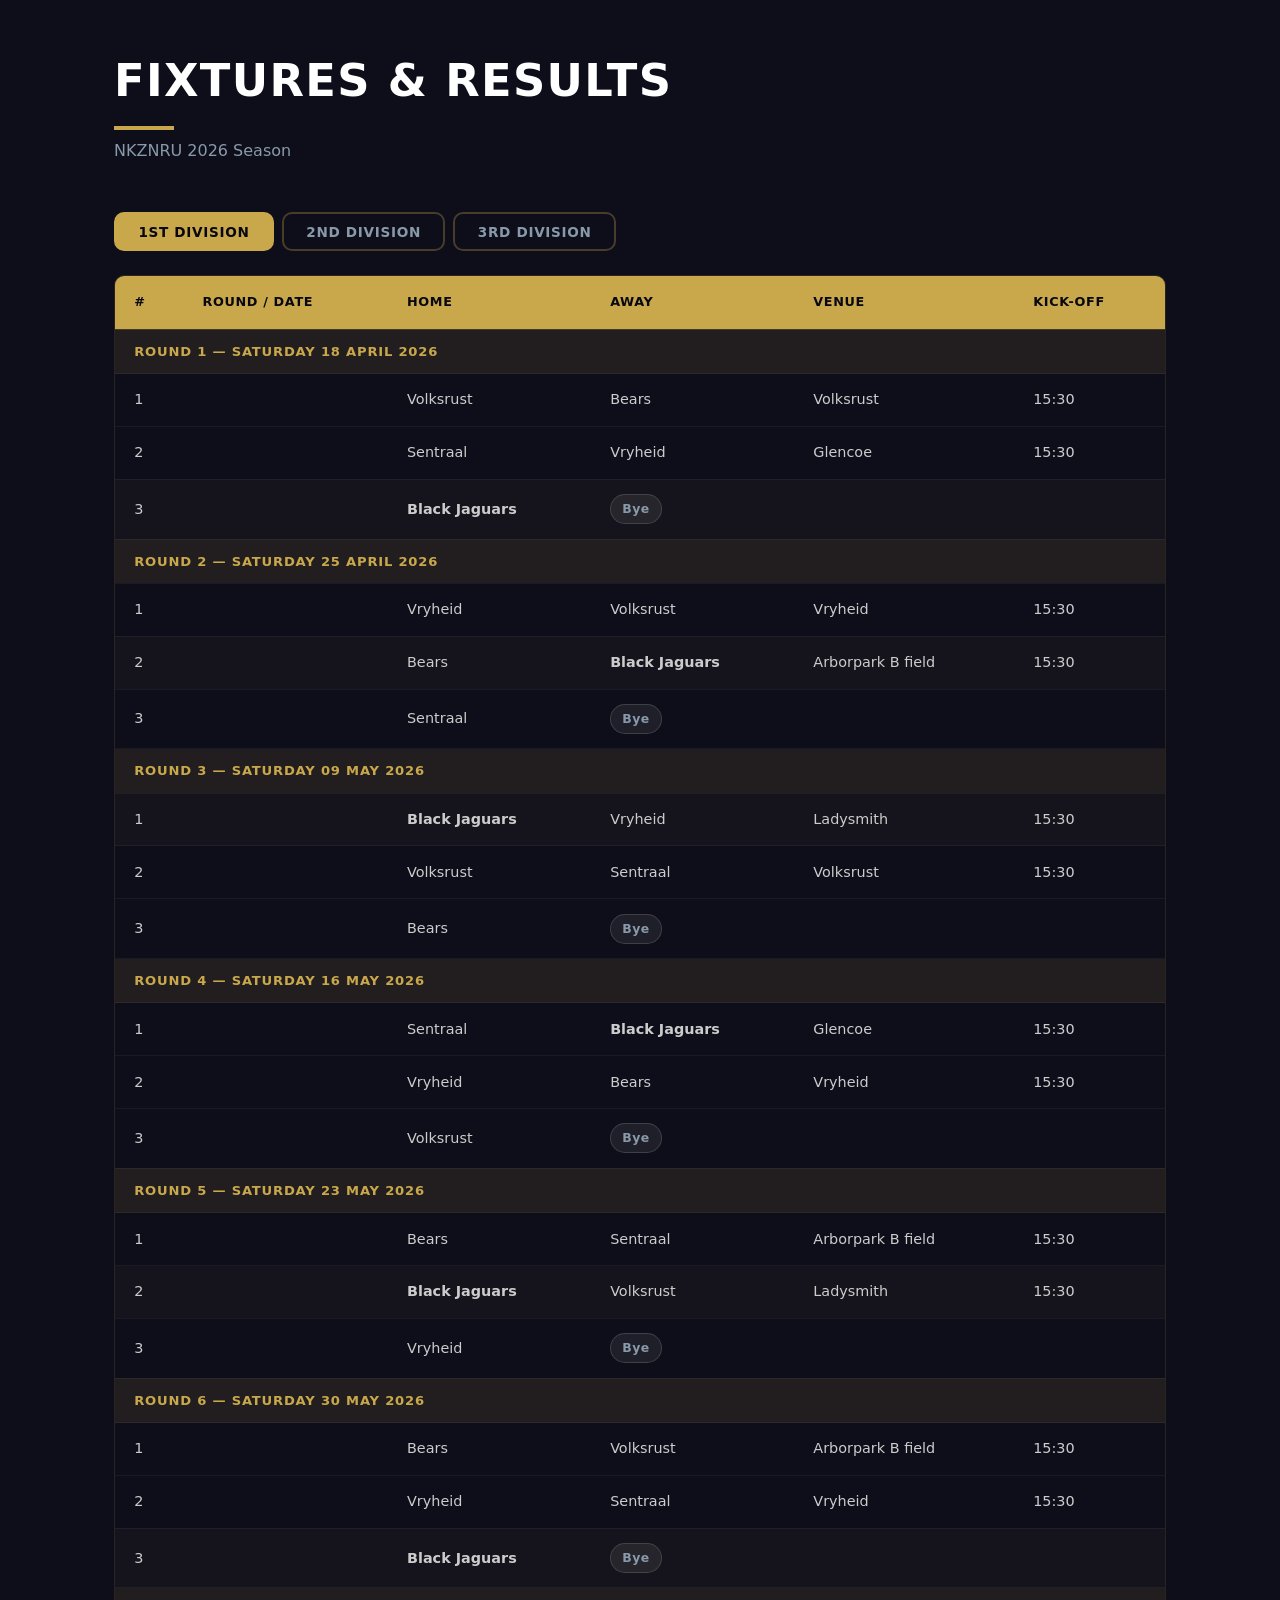
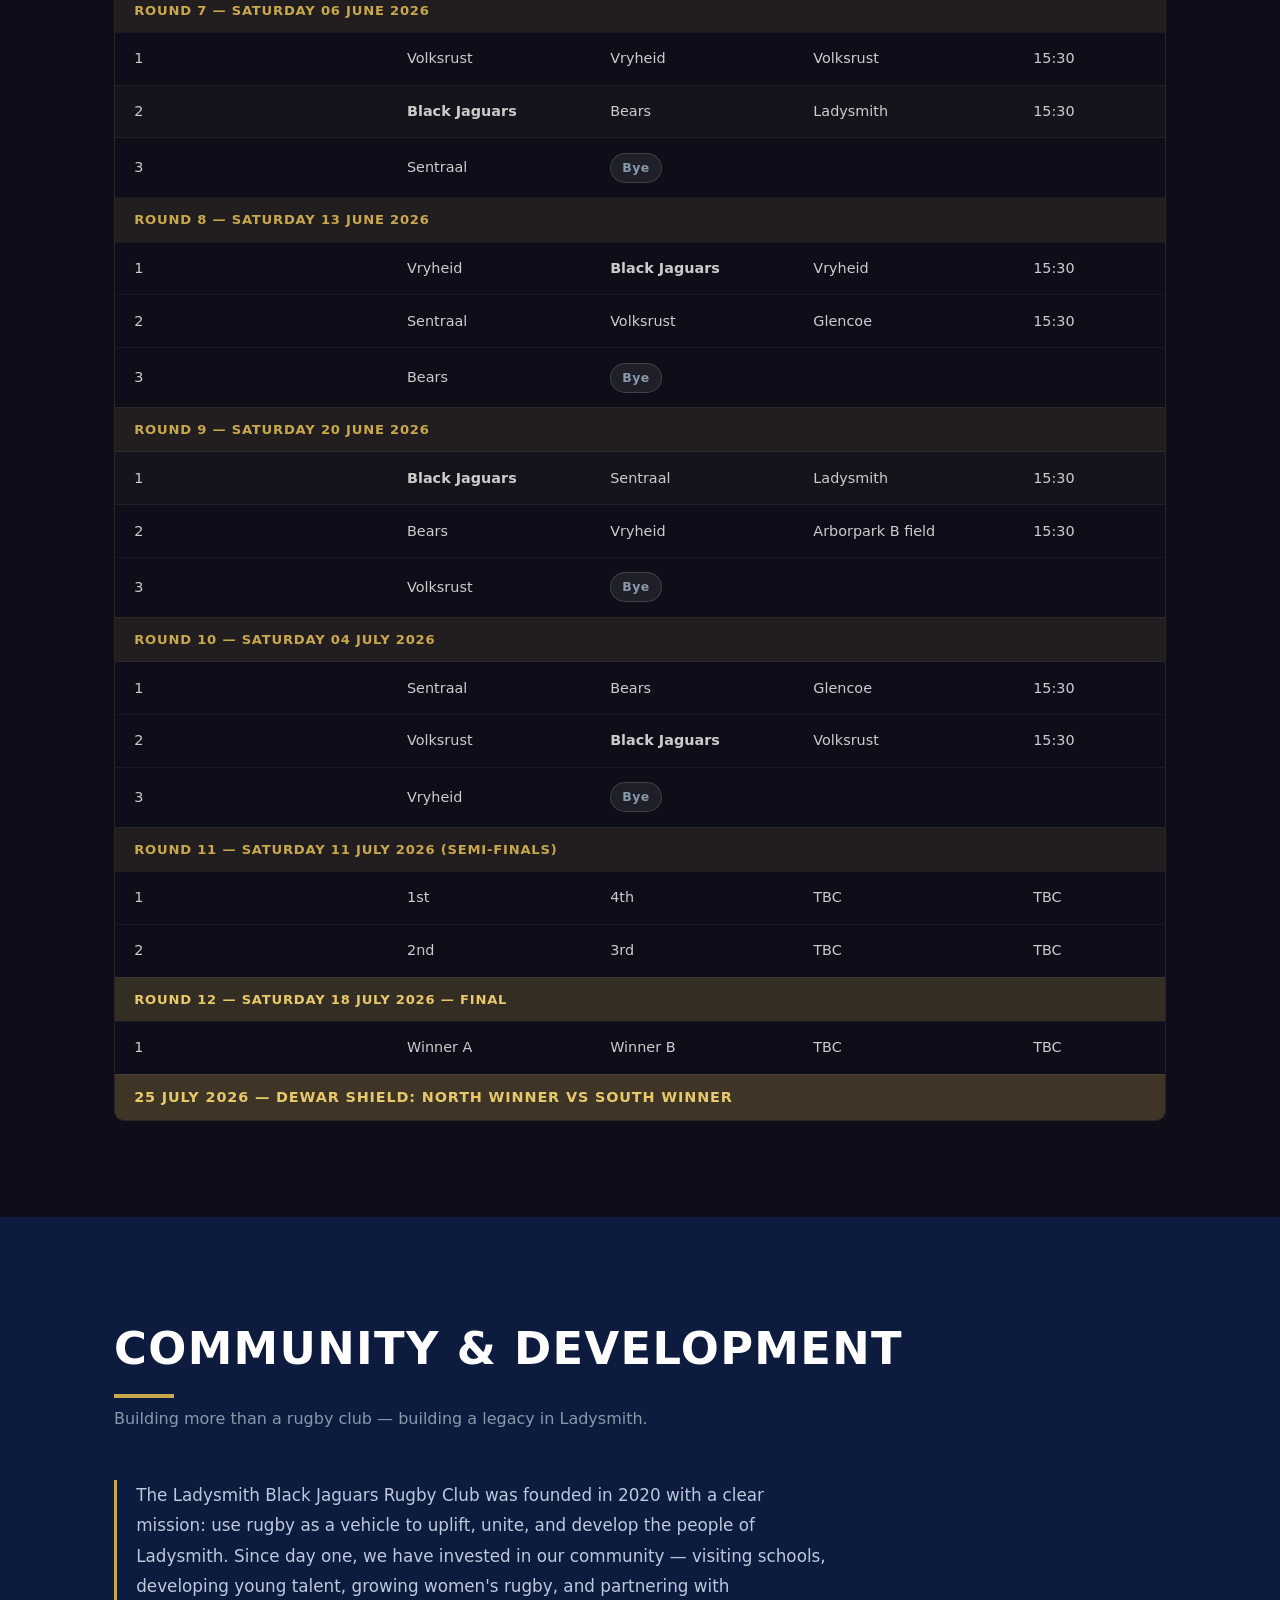
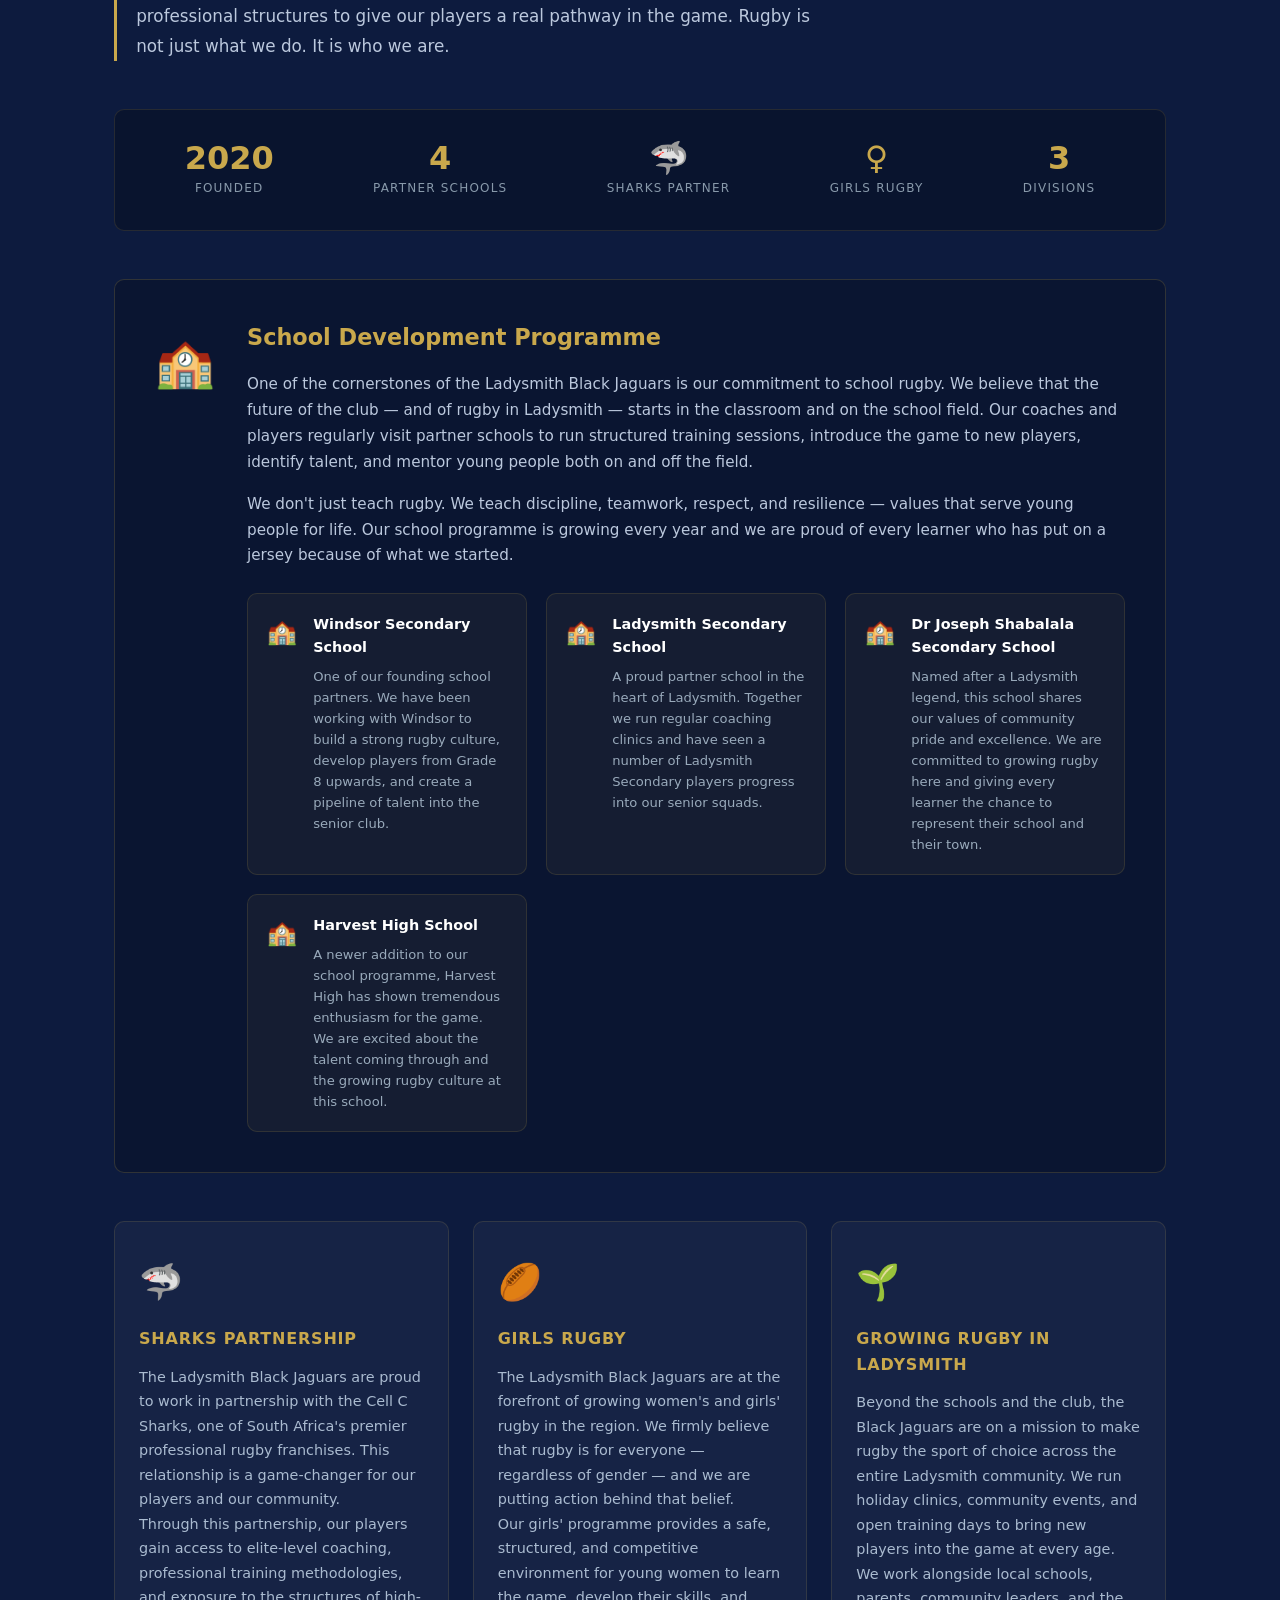
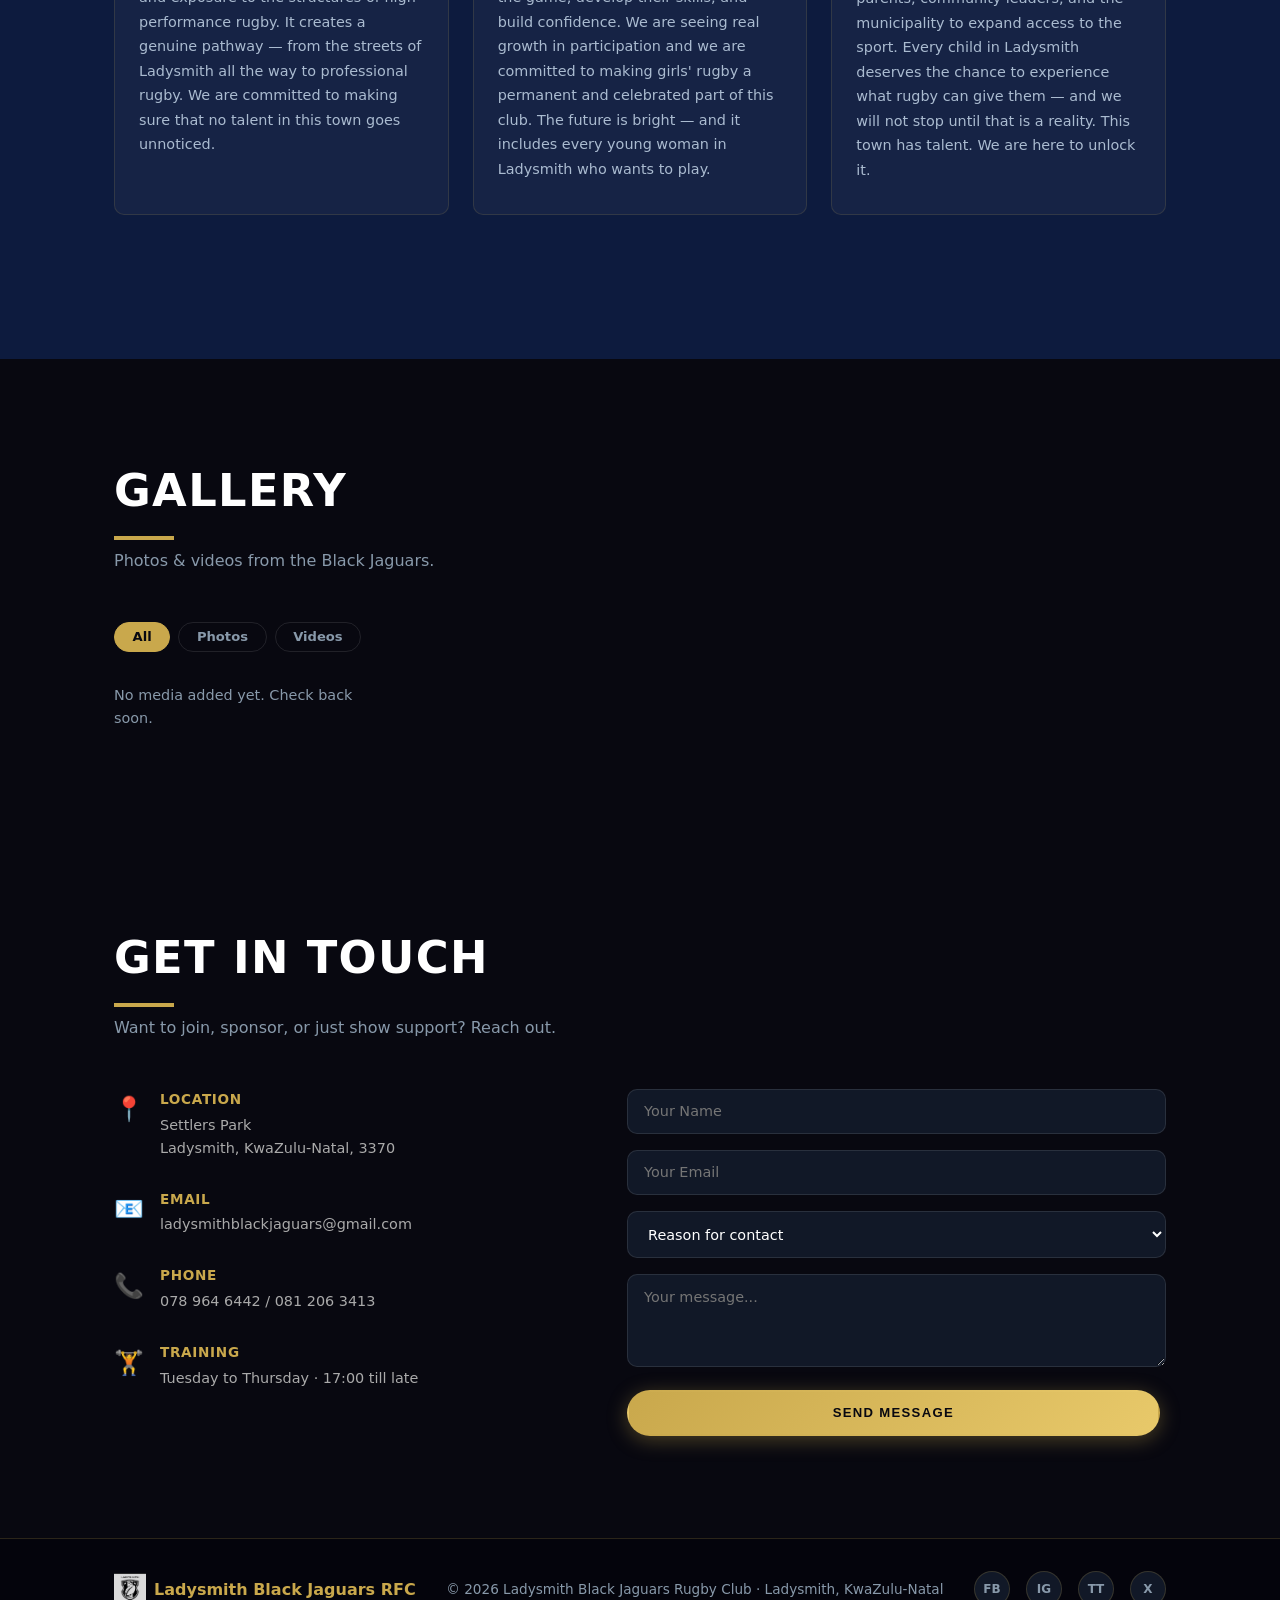
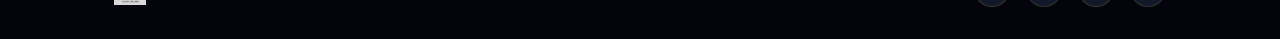
==== commit 9734808c: "Expand community section with detailed school, Sharks, girls rugby content" ====
--- a/index.html
+++ b/index.html
@@ -437,64 +437,83 @@
       <h2 class="section-title">Community & Development</h2>
       <p class="section-sub">Building more than a rugby club — building a legacy in Ladysmith.</p>
 
-      <!-- Intro -->
       <div class="community-intro">
-        <p>The Ladysmith Black Jaguars are deeply rooted in the community. Founded in 2020, we believe rugby is a powerful tool to develop young people, build discipline, and create opportunities. Our work goes far beyond the field.</p>
-      </div>
-
-      <!-- Pillars -->
+        <p>The Ladysmith Black Jaguars Rugby Club was founded in 2020 with a clear mission: use rugby as a vehicle to uplift, unite, and develop the people of Ladysmith. Since day one, we have invested in our community — visiting schools, developing young talent, growing women's rugby, and partnering with professional structures to give our players a real pathway in the game. Rugby is not just what we do. It is who we are.</p>
+      </div>
+
+      <!-- Stats banner -->
+      <div class="community-stats">
+        <div class="c-stat"><span class="c-num">2020</span><span class="c-label">Founded</span></div>
+        <div class="c-stat"><span class="c-num">4</span><span class="c-label">Partner Schools</span></div>
+        <div class="c-stat"><span class="c-num">🦈</span><span class="c-label">Sharks Partner</span></div>
+        <div class="c-stat"><span class="c-num">♀</span><span class="c-label">Girls Rugby</span></div>
+        <div class="c-stat"><span class="c-num">3</span><span class="c-label">Divisions</span></div>
+      </div>
+
+      <!-- School Development — full width feature -->
+      <div class="community-feature">
+        <div class="community-feature-icon">🏫</div>
+        <div class="community-feature-body">
+          <h3>School Development Programme</h3>
+          <p>One of the cornerstones of the Ladysmith Black Jaguars is our commitment to school rugby. We believe that the future of the club — and of rugby in Ladysmith — starts in the classroom and on the school field. Our coaches and players regularly visit partner schools to run structured training sessions, introduce the game to new players, identify talent, and mentor young people both on and off the field.</p>
+          <p>We don't just teach rugby. We teach discipline, teamwork, respect, and resilience — values that serve young people for life. Our school programme is growing every year and we are proud of every learner who has put on a jersey because of what we started.</p>
+          <div class="school-cards">
+            <div class="school-card">
+              <span class="school-icon">🏫</span>
+              <div>
+                <strong>Windsor Secondary School</strong>
+                <p>One of our founding school partners. We have been working with Windsor to build a strong rugby culture, develop players from Grade 8 upwards, and create a pipeline of talent into the senior club.</p>
+              </div>
+            </div>
+            <div class="school-card">
+              <span class="school-icon">🏫</span>
+              <div>
+                <strong>Ladysmith Secondary School</strong>
+                <p>A proud partner school in the heart of Ladysmith. Together we run regular coaching clinics and have seen a number of Ladysmith Secondary players progress into our senior squads.</p>
+              </div>
+            </div>
+            <div class="school-card">
+              <span class="school-icon">🏫</span>
+              <div>
+                <strong>Dr Joseph Shabalala Secondary School</strong>
+                <p>Named after a Ladysmith legend, this school shares our values of community pride and excellence. We are committed to growing rugby here and giving every learner the chance to represent their school and their town.</p>
+              </div>
+            </div>
+            <div class="school-card">
+              <span class="school-icon">🏫</span>
+              <div>
+                <strong>Harvest High School</strong>
+                <p>A newer addition to our school programme, Harvest High has shown tremendous enthusiasm for the game. We are excited about the talent coming through and the growing rugby culture at this school.</p>
+              </div>
+            </div>
+          </div>
+        </div>
+      </div>
+
+      <!-- Other pillars -->
       <div class="community-grid">
-
-        <div class="community-card">
-          <div class="community-icon">🏫</div>
-          <h3>School Development Programme</h3>
-          <p>We actively work with schools across Ladysmith to introduce and grow rugby at grassroots level. Our coaches visit schools regularly to run training sessions, identify talent, and mentor young players.</p>
-          <div class="school-tags">
-            <span>Windsor Secondary School</span>
-            <span>Ladysmith Secondary School</span>
-            <span>Dr Joseph Shabalala Secondary</span>
-            <span>Harvest High School</span>
-          </div>
-        </div>
 
         <div class="community-card">
           <div class="community-icon">🦈</div>
           <h3>Sharks Partnership</h3>
-          <p>We work closely with the Cell C Sharks to bring professional rugby development to Ladysmith. This partnership gives our players access to elite coaching, exposure to professional structures, and a pathway to higher levels of the game.</p>
+          <p>The Ladysmith Black Jaguars are proud to work in partnership with the Cell C Sharks, one of South Africa's premier professional rugby franchises. This relationship is a game-changer for our players and our community.</p>
+          <p>Through this partnership, our players gain access to elite-level coaching, professional training methodologies, and exposure to the structures of high-performance rugby. It creates a genuine pathway — from the streets of Ladysmith all the way to professional rugby. We are committed to making sure that no talent in this town goes unnoticed.</p>
         </div>
 
         <div class="community-card">
-          <div class="community-icon">👩‍🦳</div>
+          <div class="community-icon">🏉</div>
           <h3>Girls Rugby</h3>
-          <p>We are proud to be driving the growth of women's and girls' rugby in Ladysmith. We believe every young woman deserves the opportunity to play, compete, and lead. Our girls' programme is growing fast and we are committed to making it a pillar of the club.</p>
+          <p>The Ladysmith Black Jaguars are at the forefront of growing women's and girls' rugby in the region. We firmly believe that rugby is for everyone — regardless of gender — and we are putting action behind that belief.</p>
+          <p>Our girls' programme provides a safe, structured, and competitive environment for young women to learn the game, develop their skills, and build confidence. We are seeing real growth in participation and we are committed to making girls' rugby a permanent and celebrated part of this club. The future is bright — and it includes every young woman in Ladysmith who wants to play.</p>
         </div>
 
         <div class="community-card">
           <div class="community-icon">🌱</div>
           <h3>Growing Rugby in Ladysmith</h3>
-          <p>From hosting community events to running holiday clinics, the Black Jaguars are on a mission to make rugby the sport of choice in Ladysmith. We work with local schools, parents, and the municipality to expand the game and give every child a chance to play.</p>
-        </div>
-
-      </div>
-
-      <!-- Stats banner -->
-      <div class="community-stats">
-        <div class="c-stat">
-          <span class="c-num">4</span>
-          <span class="c-label">Partner Schools</span>
-        </div>
-        <div class="c-stat">
-          <span class="c-num">2020</span>
-          <span class="c-label">Founded</span>
-        </div>
-        <div class="c-stat">
-          <span class="c-num">🦈</span>
-          <span class="c-label">Sharks Partner</span>
-        </div>
-        <div class="c-stat">
-          <span class="c-num">♀</span>
-          <span class="c-label">Girls Rugby</span>
-        </div>
+          <p>Beyond the schools and the club, the Black Jaguars are on a mission to make rugby the sport of choice across the entire Ladysmith community. We run holiday clinics, community events, and open training days to bring new players into the game at every age.</p>
+          <p>We work alongside local schools, parents, community leaders, and the municipality to expand access to the sport. Every child in Ladysmith deserves the chance to experience what rugby can give them — and we will not stop until that is a reality. This town has talent. We are here to unlock it.</p>
+        </div>
+
       </div>
 
     </div>
--- a/style.css
+++ b/style.css
@@ -412,6 +412,45 @@
 }
 
 .section-sub { color: var(--grey); margin-bottom: 3rem; margin-top: 0.5rem; }
+
+/* ===== JAGUAR WATERMARK ===== */
+.about,
+.team,
+.fixtures,
+.community,
+.contact,
+.gallery-section {
+  position: relative;
+}
+
+.about::before,
+.team::before,
+.fixtures::before,
+.community::before,
+.contact::before,
+.gallery-section::before {
+  content: '';
+  position: absolute;
+  inset: 0;
+  background-image: url('jaguar-watermark.png');
+  background-repeat: no-repeat;
+  background-position: center center;
+  background-size: 55%;
+  opacity: 0.12;
+  mix-blend-mode: screen;
+  pointer-events: none;
+  z-index: 0;
+}
+
+.about .container,
+.team .container,
+.fixtures .container,
+.community .container,
+.contact .container,
+.gallery-section .container {
+  position: relative;
+  z-index: 1;
+}
 
 /* ===== ABOUT ===== */
 .about { background: var(--navy); }
@@ -926,6 +965,7 @@
   border-radius: var(--radius);
   padding: 2rem;
   justify-content: space-around;
+  margin-bottom: 3rem;
 }
 
 .c-stat {
@@ -948,3 +988,78 @@
   letter-spacing: 0.1em;
   color: var(--grey);
 }
+
+/* Feature block — school programme */
+.community-feature {
+  display: flex;
+  gap: 2rem;
+  background: rgba(0,0,0,0.2);
+  border: 1px solid rgba(201,168,76,0.2);
+  border-radius: var(--radius);
+  padding: 2.5rem;
+  margin-bottom: 3rem;
+}
+
+.community-feature-icon {
+  font-size: 3rem;
+  flex-shrink: 0;
+  margin-top: 0.2rem;
+}
+
+.community-feature-body h3 {
+  font-size: 1.4rem;
+  font-weight: 900;
+  color: var(--gold);
+  margin-bottom: 1rem;
+}
+
+.community-feature-body p {
+  color: #bbc8dd;
+  font-size: 0.95rem;
+  line-height: 1.7;
+  margin-bottom: 1rem;
+}
+
+.school-cards {
+  display: grid;
+  grid-template-columns: repeat(auto-fill, minmax(260px, 1fr));
+  gap: 1.2rem;
+  margin-top: 1.5rem;
+}
+
+.school-card {
+  display: flex;
+  gap: 1rem;
+  background: rgba(201,168,76,0.06);
+  border: 1px solid rgba(201,168,76,0.15);
+  border-radius: var(--radius);
+  padding: 1.2rem;
+  transition: border-color var(--transition), transform var(--transition);
+}
+
+.school-card:hover {
+  border-color: var(--gold);
+  transform: translateY(-3px);
+}
+
+.school-icon { font-size: 1.5rem; flex-shrink: 0; }
+
+.school-card strong {
+  display: block;
+  color: var(--white);
+  font-size: 0.9rem;
+  font-weight: 700;
+  margin-bottom: 0.4rem;
+}
+
+.school-card p {
+  color: #99aabb;
+  font-size: 0.82rem;
+  line-height: 1.6;
+  margin: 0;
+}
+
+@media (max-width: 640px) {
+  .community-feature { flex-direction: column; }
+  .school-cards { grid-template-columns: 1fr; }
+}
--- a/jaguar.css
+++ b/jaguar.css
@@ -2,114 +2,119 @@
   position: fixed;
   inset: 0;
   z-index: 9999;
-  background: radial-gradient(ellipse at center, #0d1b3e 0%, #080810 70%);
+  background: #000;
   display: flex;
   align-items: center;
   justify-content: center;
-  transition: opacity 0.6s ease;
+  transition: opacity 0.7s ease;
 }
 
-#jaguar-overlay.fade-out { opacity: 0; pointer-events: none; }
+#jaguar-overlay.fade-out {
+  opacity: 0;
+  pointer-events: none;
+}
 
-.jaguar-wrap {
+.jaguar-content {
+  position: relative;
+  width: 100%;
+  height: 100%;
+  display: flex;
+  align-items: flex-end;
+  justify-content: center;
+}
+
+.jaguar-img {
+  position: absolute;
+  inset: 0;
+  width: 100%;
+  height: 100%;
+  object-fit: contain;
+  object-position: center center;
+  animation: jag-zoom 8s ease forwards;
+  filter: contrast(1.1) saturate(1.4);
+}
+
+@keyframes jag-zoom {
+  from { transform: scale(1.08); }
+  to   { transform: scale(1); }
+}
+
+/* Dark gradient at bottom so text is readable */
+.jaguar-content::after {
+  content: '';
+  position: absolute;
+  inset: 0;
+  background: linear-gradient(
+    to bottom,
+    transparent 30%,
+    rgba(0,0,0,0.5) 60%,
+    rgba(0,0,0,0.92) 100%
+  );
+  pointer-events: none;
+}
+
+.jaguar-text-wrap {
+  position: relative;
+  z-index: 2;
   display: flex;
   flex-direction: column;
   align-items: center;
-  gap: 1rem;
-  position: relative;
+  gap: 0.6rem;
+  padding-bottom: clamp(2rem, 6vh, 4rem);
+  text-align: center;
+  animation: text-rise 1.2s 0.6s cubic-bezier(0.16,1,0.3,1) both;
 }
 
-#jaguar-canvas {
-  filter: drop-shadow(0 0 40px rgba(201,168,76,0.4));
-  animation: jaguar-appear 0.8s ease forwards;
+@keyframes text-rise {
+  from { opacity: 0; transform: translateY(24px); }
+  to   { opacity: 1; transform: translateY(0); }
 }
 
-@keyframes jaguar-appear {
-  from { opacity: 0; transform: scale(0.8); }
-  to   { opacity: 1; transform: scale(1); }
+.jaguar-club {
+  font-family: 'Segoe UI Black', 'Arial Black', sans-serif;
+  font-size: clamp(1.1rem, 4vw, 2rem);
+  font-weight: 900;
+  letter-spacing: 0.25em;
+  color: #fff;
+  text-shadow: 0 2px 20px rgba(0,0,0,0.9);
+  margin: 0;
 }
 
-.jaguar-roar-text {
-  position: absolute;
-  top: -20px;
-  left: 50%;
-  transform: translateX(-50%) scale(0);
-  font-size: 3rem;
-  font-weight: 900;
-  color: var(--gold, #c9a84c);
-  letter-spacing: 0.2em;
+.jaguar-motto {
+  font-family: 'Segoe UI', system-ui, sans-serif;
+  font-size: clamp(0.65rem, 2vw, 0.9rem);
+  letter-spacing: 0.35em;
+  color: rgba(201,168,76,0.9);
   text-transform: uppercase;
-  font-family: 'Segoe UI', system-ui, sans-serif;
-  text-shadow: 0 0 30px rgba(201,168,76,0.8), 0 0 60px rgba(201,168,76,0.4);
-  transition: transform 0.15s ease, opacity 0.4s ease;
-  opacity: 0;
-  white-space: nowrap;
-}
-
-.jaguar-roar-text.show {
-  transform: translateX(-50%) scale(1.2);
-  opacity: 1;
-  animation: roar-burst 1.2s ease forwards;
-}
-
-@keyframes roar-burst {
-  0%   { transform: translateX(-50%) scale(0.5); opacity: 0; }
-  20%  { transform: translateX(-50%) scale(1.4); opacity: 1; }
-  60%  { transform: translateX(-50%) scale(1.1); opacity: 1; }
-  100% { transform: translateX(-50%) scale(1.5); opacity: 0; }
-}
-
-.jaguar-tagline {
-  font-family: 'Segoe UI', system-ui, sans-serif;
-  font-size: 1rem;
-  font-weight: 700;
-  letter-spacing: 0.3em;
-  text-transform: uppercase;
-  color: rgba(201,168,76,0.8);
-  margin-top: 0.5rem;
+  margin: 0;
+  text-shadow: 0 1px 10px rgba(0,0,0,0.8);
 }
 
 .jaguar-enter {
-  background: linear-gradient(135deg, #c9a84c, #e8c96a);
-  color: #080810;
-  border: none;
-  padding: 0.75rem 2.5rem;
+  margin-top: 0.5rem;
+  background: transparent;
+  color: #fff;
+  border: 1px solid rgba(255,255,255,0.45);
+  padding: 0.7rem 2.8rem;
   border-radius: 50px;
-  font-size: 0.85rem;
-  font-weight: 800;
-  letter-spacing: 0.12em;
+  font-size: 0.75rem;
+  font-weight: 700;
+  letter-spacing: 0.2em;
   text-transform: uppercase;
   cursor: pointer;
   font-family: 'Segoe UI', system-ui, sans-serif;
-  box-shadow: 0 4px 20px rgba(201,168,76,0.4);
-  transition: transform 0.2s, box-shadow 0.2s;
-  animation: btn-pulse 2s ease-in-out infinite;
-  margin-top: 0.5rem;
+  transition: background 0.3s, border-color 0.3s, box-shadow 0.3s, transform 0.2s;
+  animation: btn-pulse 3s 2s ease-in-out infinite;
+}
+
+@keyframes btn-pulse {
+  0%,100% { box-shadow: 0 0 0 0 rgba(201,168,76,0); border-color: rgba(255,255,255,0.45); }
+  50%     { box-shadow: 0 0 20px 4px rgba(201,168,76,0.35); border-color: rgba(201,168,76,0.7); }
 }
 
 .jaguar-enter:hover {
+  background: rgba(201,168,76,0.15);
+  border-color: rgba(201,168,76,0.9);
+  box-shadow: 0 0 30px rgba(201,168,76,0.4);
   transform: translateY(-2px);
-  box-shadow: 0 8px 30px rgba(201,168,76,0.6);
 }
-
-@keyframes btn-pulse {
-  0%, 100% { box-shadow: 0 4px 20px rgba(201,168,76,0.4); }
-  50%       { box-shadow: 0 4px 35px rgba(201,168,76,0.7); }
-}
-
-/* Background particles */
-#jaguar-overlay::before {
-  content: '';
-  position: absolute;
-  inset: 0;
-  background-image:
-    radial-gradient(circle, rgba(201,168,76,0.08) 1px, transparent 1px);
-  background-size: 40px 40px;
-  animation: particles-drift 15s linear infinite;
-  pointer-events: none;
-}
-
-@keyframes particles-drift {
-  0%   { transform: translateY(0); }
-  100% { transform: translateY(-40px); }
-}
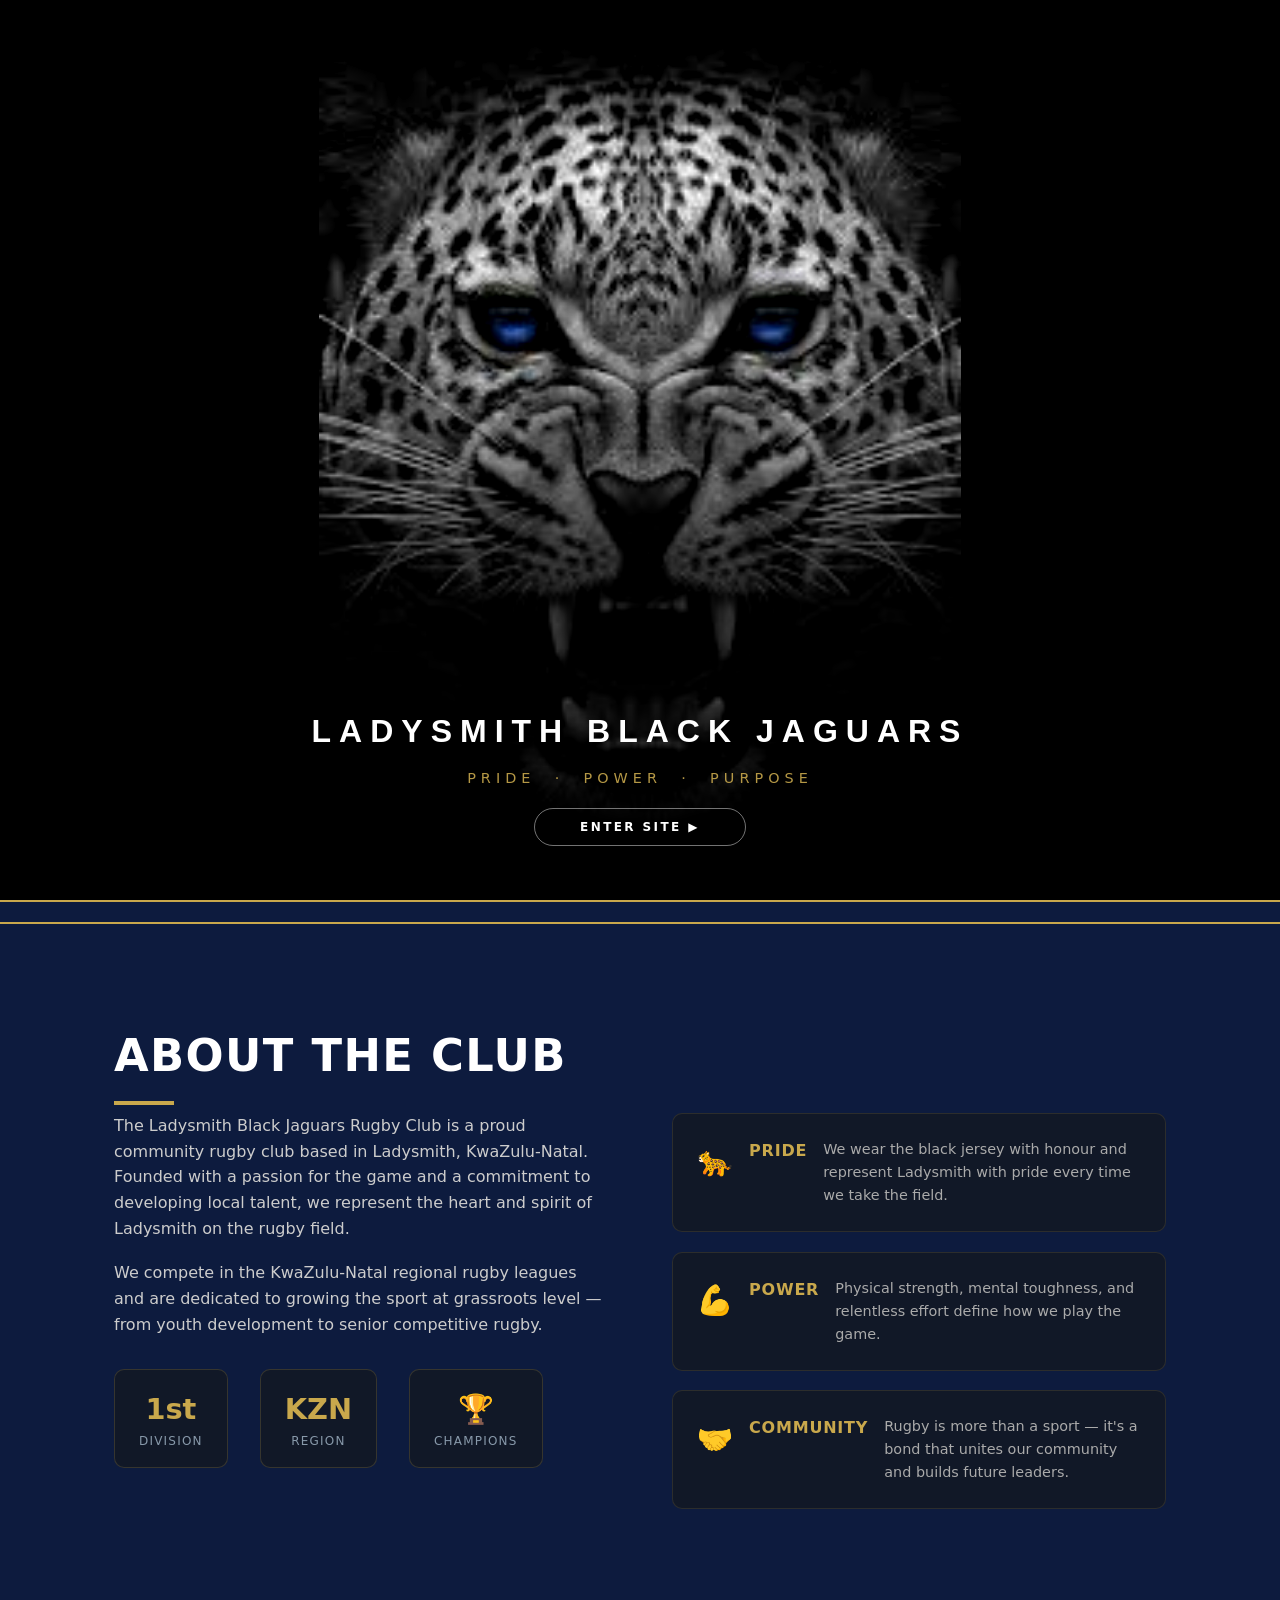
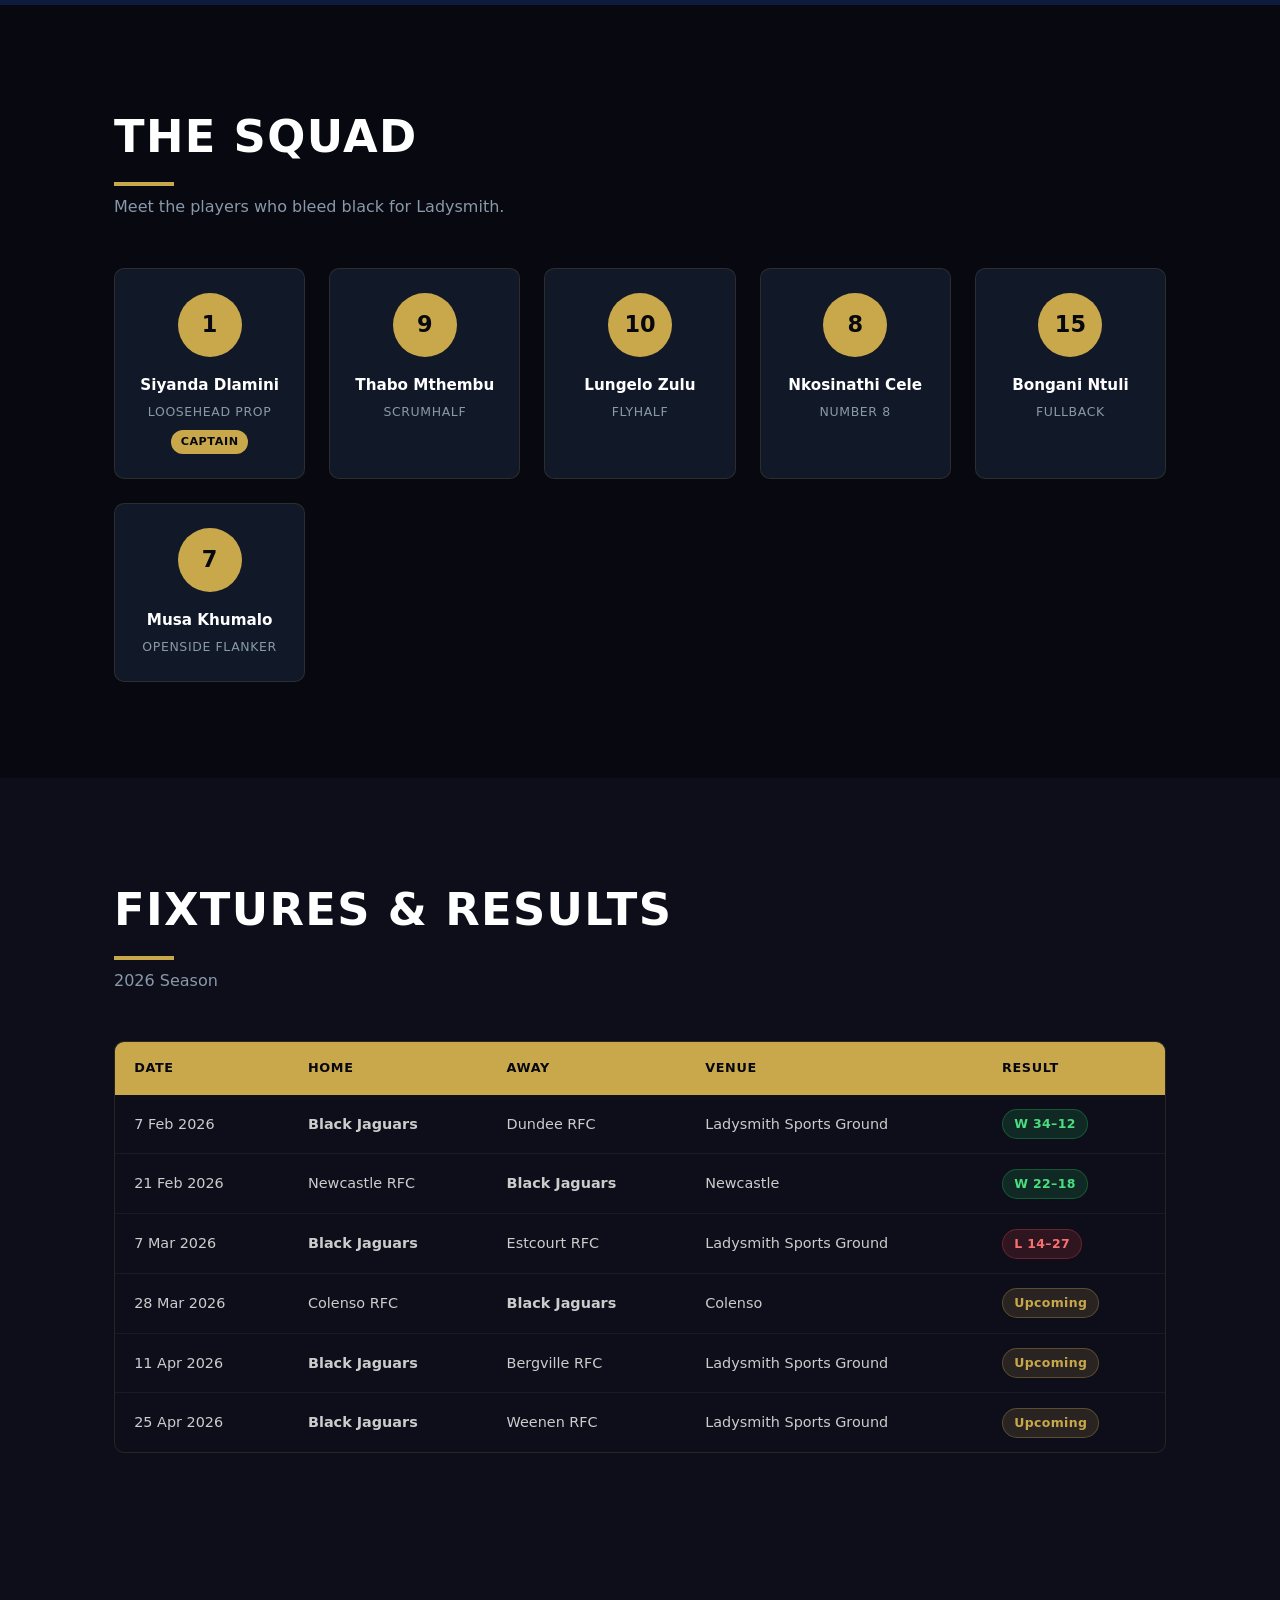
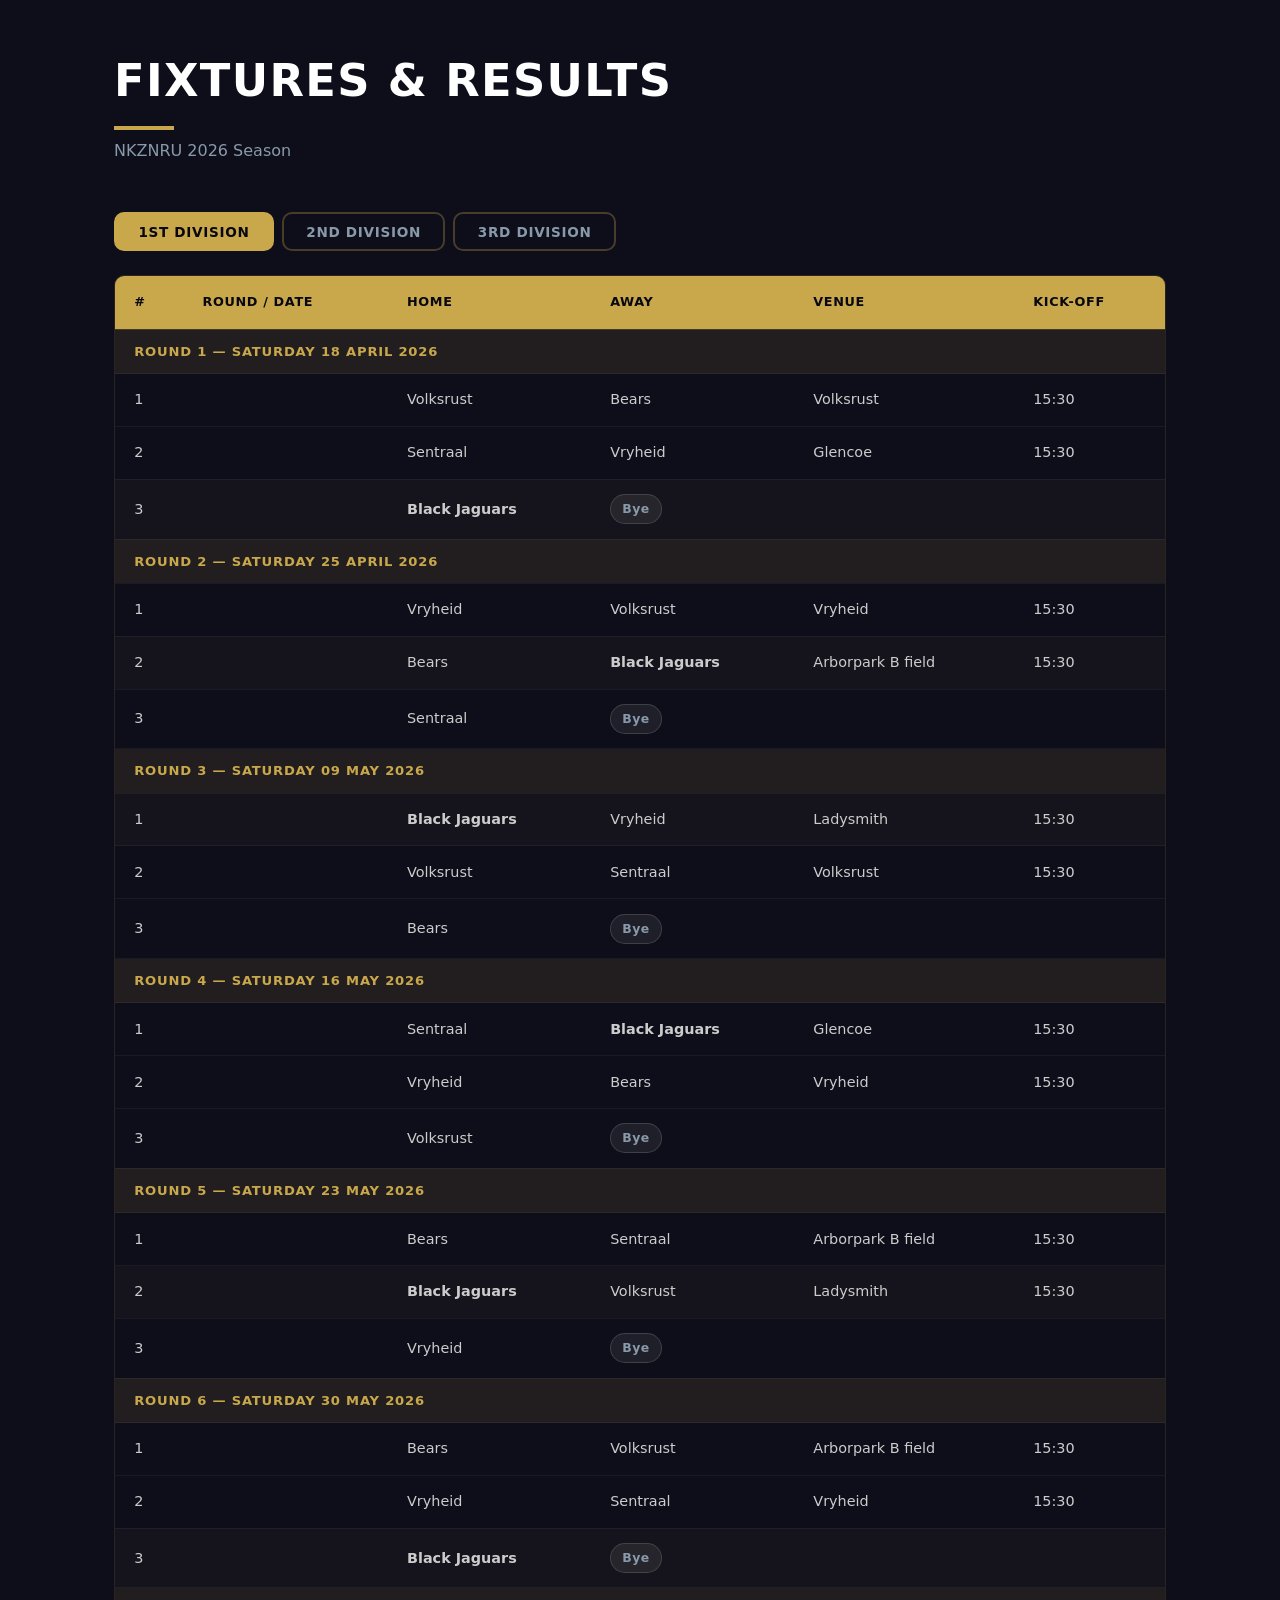
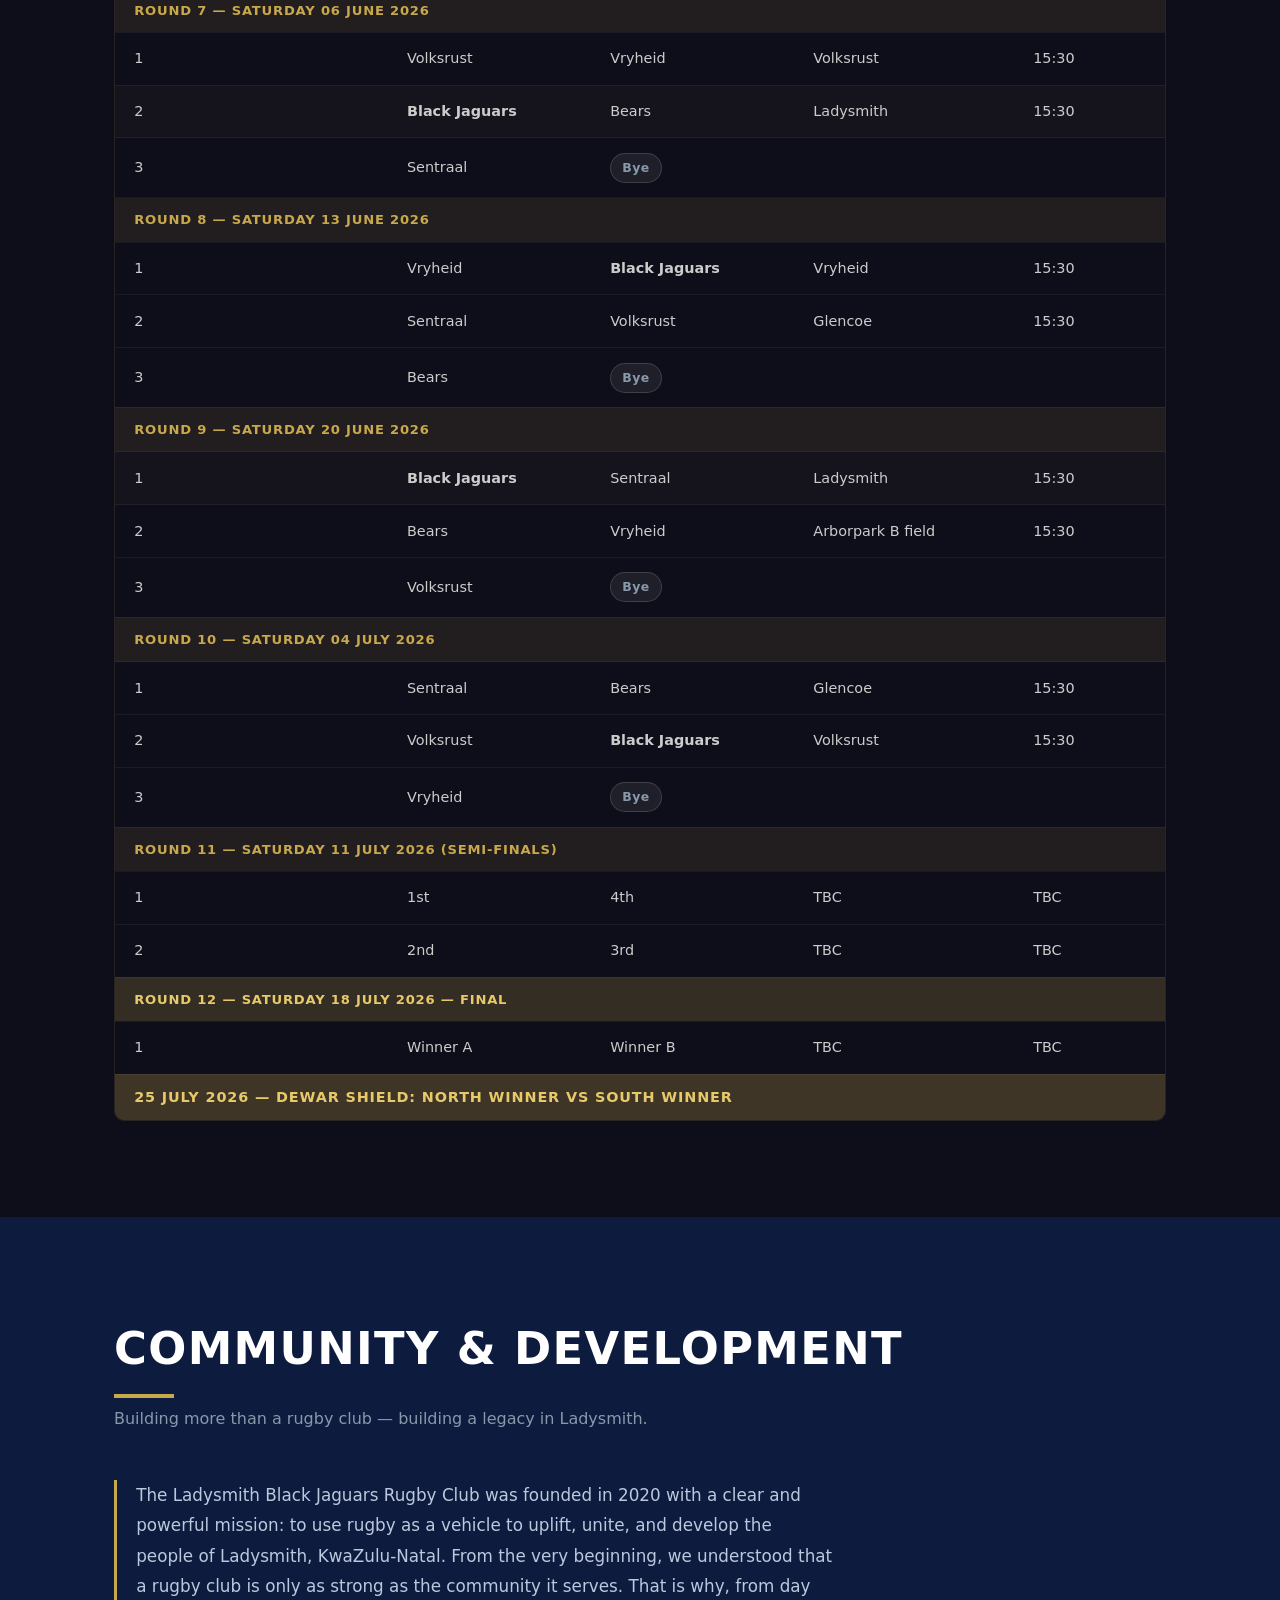
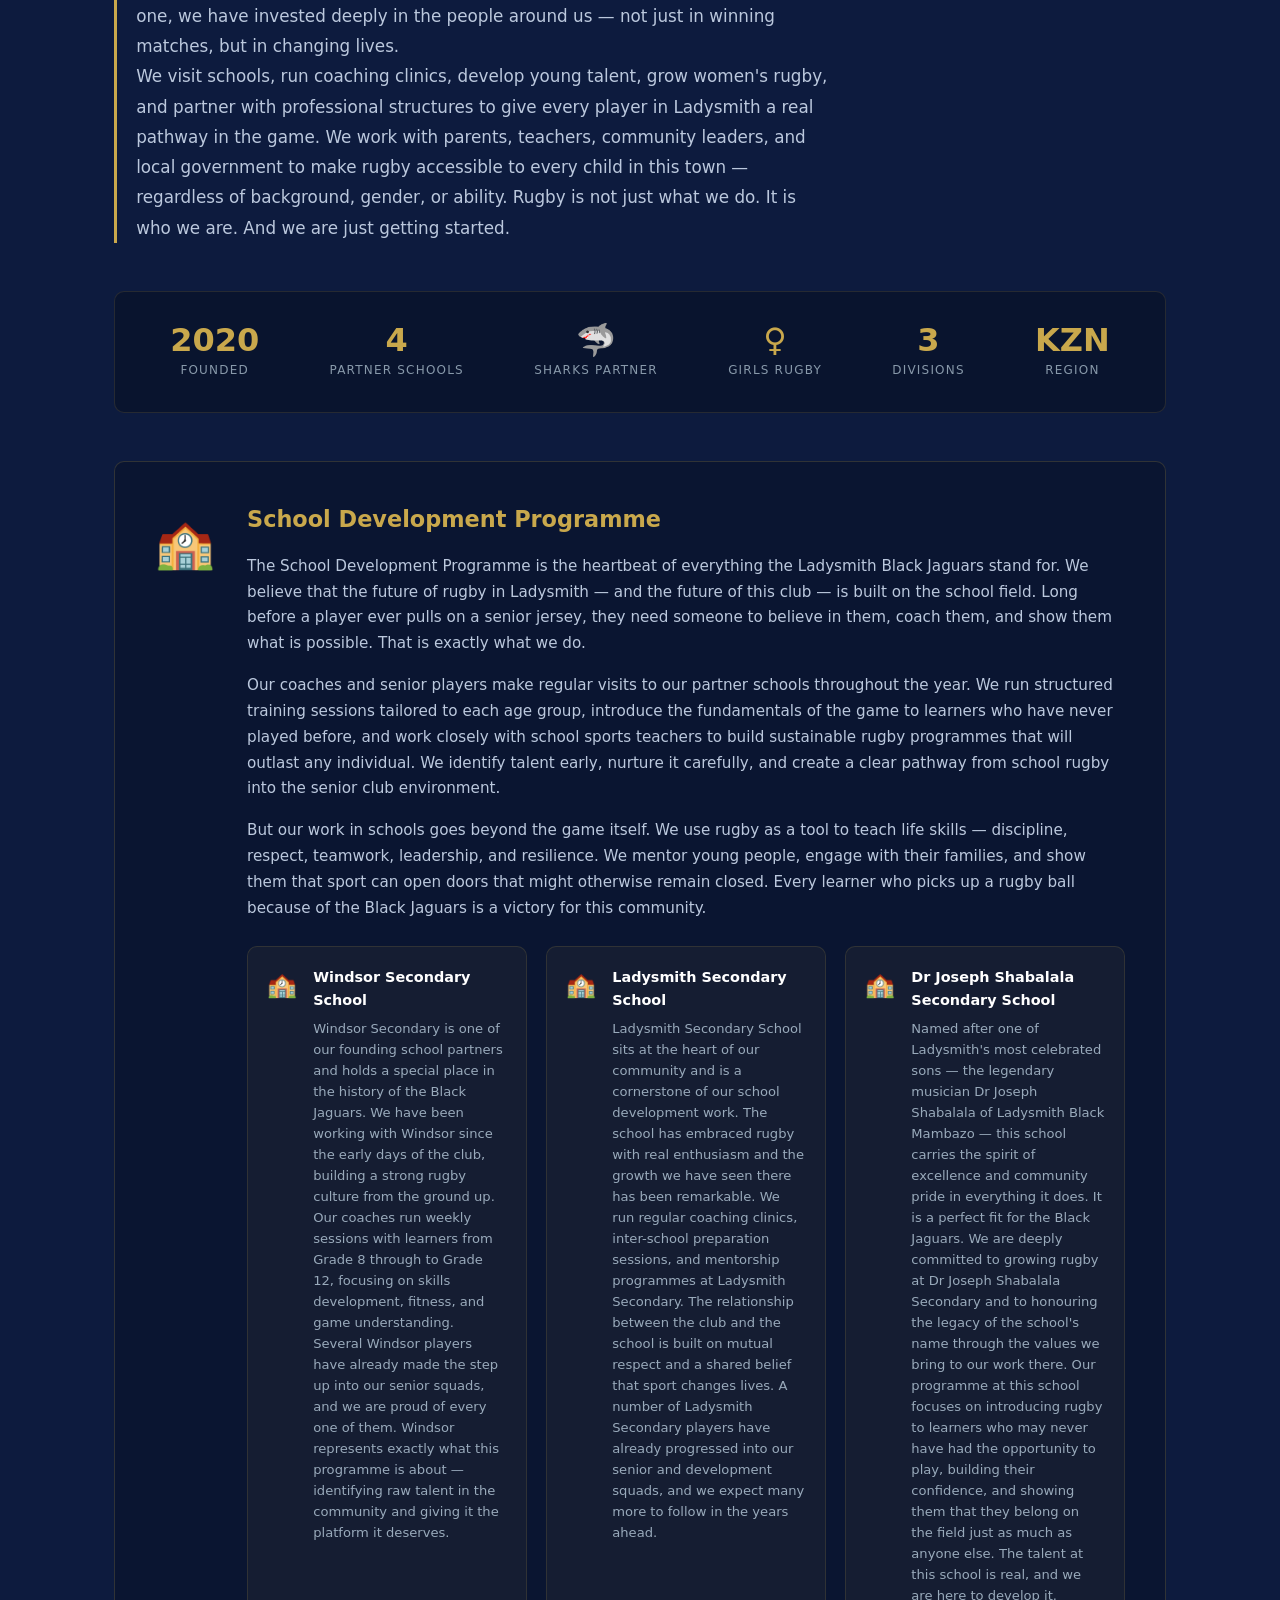
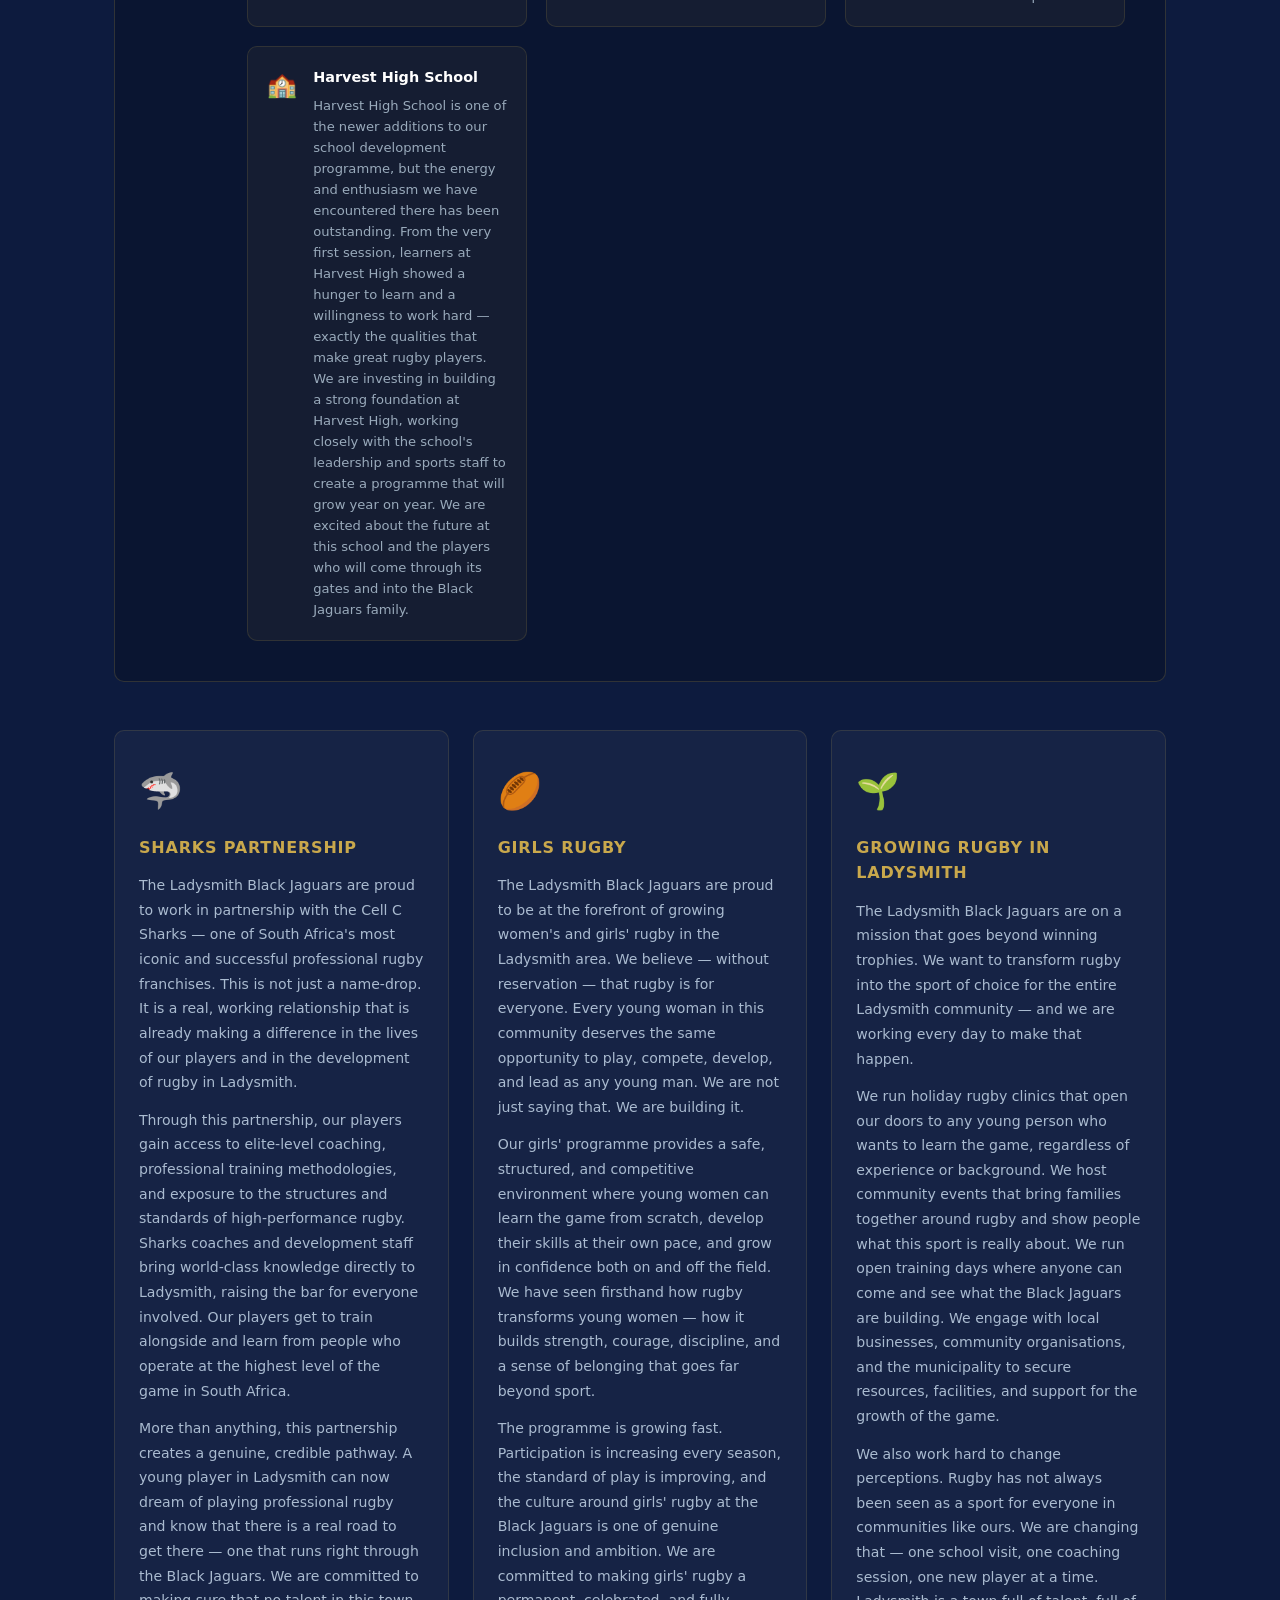
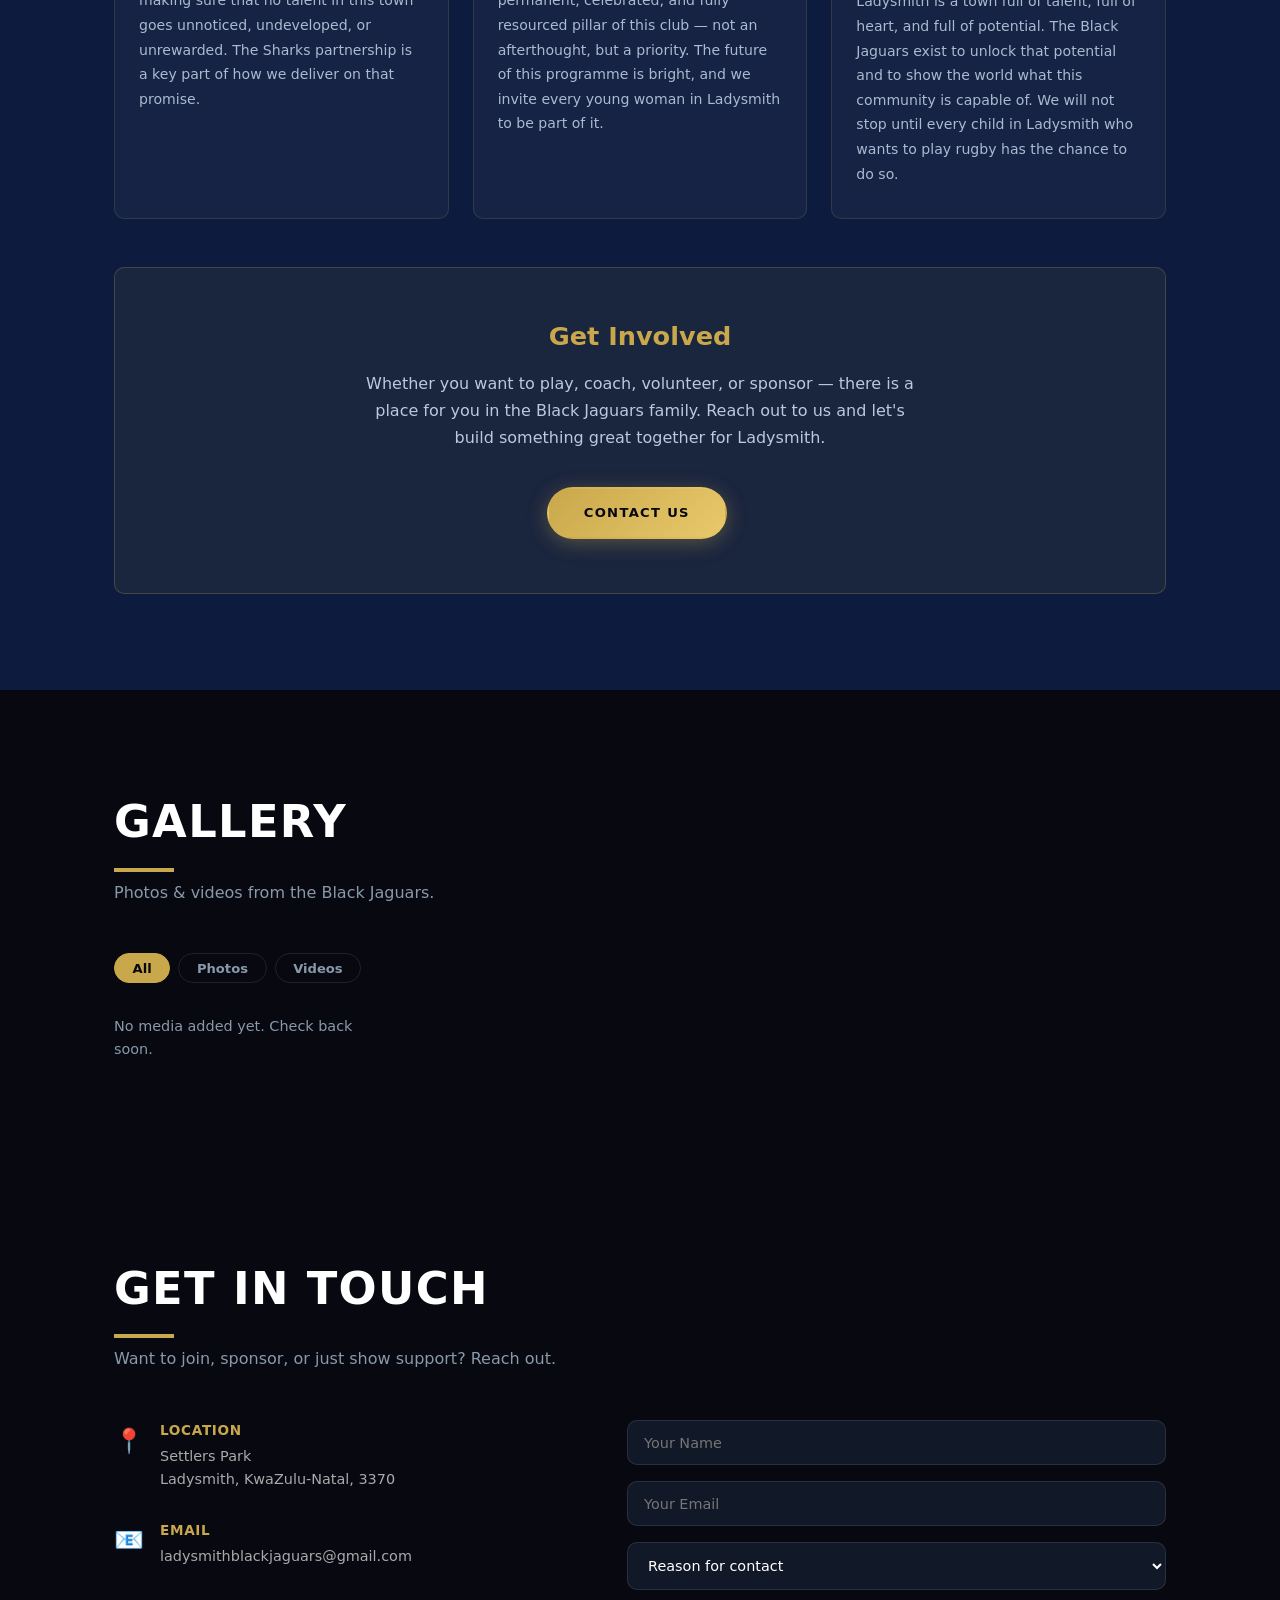
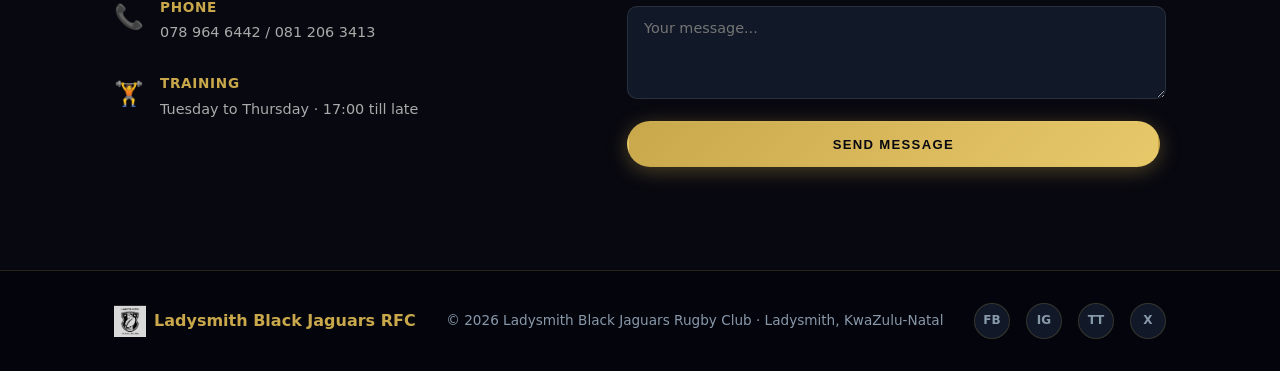
==== commit 31bfe843: "Detailed community section - schools, Sharks, girls rugby, CTA" ====
--- a/index.html
+++ b/index.html
@@ -438,7 +438,8 @@
       <p class="section-sub">Building more than a rugby club — building a legacy in Ladysmith.</p>
 
       <div class="community-intro">
-        <p>The Ladysmith Black Jaguars Rugby Club was founded in 2020 with a clear mission: use rugby as a vehicle to uplift, unite, and develop the people of Ladysmith. Since day one, we have invested in our community — visiting schools, developing young talent, growing women's rugby, and partnering with professional structures to give our players a real pathway in the game. Rugby is not just what we do. It is who we are.</p>
+        <p>The Ladysmith Black Jaguars Rugby Club was founded in 2020 with a clear and powerful mission: to use rugby as a vehicle to uplift, unite, and develop the people of Ladysmith, KwaZulu-Natal. From the very beginning, we understood that a rugby club is only as strong as the community it serves. That is why, from day one, we have invested deeply in the people around us — not just in winning matches, but in changing lives.</p>
+        <p>We visit schools, run coaching clinics, develop young talent, grow women's rugby, and partner with professional structures to give every player in Ladysmith a real pathway in the game. We work with parents, teachers, community leaders, and local government to make rugby accessible to every child in this town — regardless of background, gender, or ability. Rugby is not just what we do. It is who we are. And we are just getting started.</p>
       </div>
 
       <!-- Stats banner -->
@@ -448,72 +449,85 @@
         <div class="c-stat"><span class="c-num">🦈</span><span class="c-label">Sharks Partner</span></div>
         <div class="c-stat"><span class="c-num">♀</span><span class="c-label">Girls Rugby</span></div>
         <div class="c-stat"><span class="c-num">3</span><span class="c-label">Divisions</span></div>
-      </div>
-
-      <!-- School Development — full width feature -->
+        <div class="c-stat"><span class="c-num">KZN</span><span class="c-label">Region</span></div>
+      </div>
+
+      <!-- School Development -->
       <div class="community-feature">
         <div class="community-feature-icon">🏫</div>
         <div class="community-feature-body">
           <h3>School Development Programme</h3>
-          <p>One of the cornerstones of the Ladysmith Black Jaguars is our commitment to school rugby. We believe that the future of the club — and of rugby in Ladysmith — starts in the classroom and on the school field. Our coaches and players regularly visit partner schools to run structured training sessions, introduce the game to new players, identify talent, and mentor young people both on and off the field.</p>
-          <p>We don't just teach rugby. We teach discipline, teamwork, respect, and resilience — values that serve young people for life. Our school programme is growing every year and we are proud of every learner who has put on a jersey because of what we started.</p>
+          <p>The School Development Programme is the heartbeat of everything the Ladysmith Black Jaguars stand for. We believe that the future of rugby in Ladysmith — and the future of this club — is built on the school field. Long before a player ever pulls on a senior jersey, they need someone to believe in them, coach them, and show them what is possible. That is exactly what we do.</p>
+          <p>Our coaches and senior players make regular visits to our partner schools throughout the year. We run structured training sessions tailored to each age group, introduce the fundamentals of the game to learners who have never played before, and work closely with school sports teachers to build sustainable rugby programmes that will outlast any individual. We identify talent early, nurture it carefully, and create a clear pathway from school rugby into the senior club environment.</p>
+          <p>But our work in schools goes beyond the game itself. We use rugby as a tool to teach life skills — discipline, respect, teamwork, leadership, and resilience. We mentor young people, engage with their families, and show them that sport can open doors that might otherwise remain closed. Every learner who picks up a rugby ball because of the Black Jaguars is a victory for this community.</p>
+
           <div class="school-cards">
             <div class="school-card">
               <span class="school-icon">🏫</span>
               <div>
                 <strong>Windsor Secondary School</strong>
-                <p>One of our founding school partners. We have been working with Windsor to build a strong rugby culture, develop players from Grade 8 upwards, and create a pipeline of talent into the senior club.</p>
+                <p>Windsor Secondary is one of our founding school partners and holds a special place in the history of the Black Jaguars. We have been working with Windsor since the early days of the club, building a strong rugby culture from the ground up. Our coaches run weekly sessions with learners from Grade 8 through to Grade 12, focusing on skills development, fitness, and game understanding. Several Windsor players have already made the step up into our senior squads, and we are proud of every one of them. Windsor represents exactly what this programme is about — identifying raw talent in the community and giving it the platform it deserves.</p>
               </div>
             </div>
             <div class="school-card">
               <span class="school-icon">🏫</span>
               <div>
                 <strong>Ladysmith Secondary School</strong>
-                <p>A proud partner school in the heart of Ladysmith. Together we run regular coaching clinics and have seen a number of Ladysmith Secondary players progress into our senior squads.</p>
+                <p>Ladysmith Secondary School sits at the heart of our community and is a cornerstone of our school development work. The school has embraced rugby with real enthusiasm and the growth we have seen there has been remarkable. We run regular coaching clinics, inter-school preparation sessions, and mentorship programmes at Ladysmith Secondary. The relationship between the club and the school is built on mutual respect and a shared belief that sport changes lives. A number of Ladysmith Secondary players have already progressed into our senior and development squads, and we expect many more to follow in the years ahead.</p>
               </div>
             </div>
             <div class="school-card">
               <span class="school-icon">🏫</span>
               <div>
                 <strong>Dr Joseph Shabalala Secondary School</strong>
-                <p>Named after a Ladysmith legend, this school shares our values of community pride and excellence. We are committed to growing rugby here and giving every learner the chance to represent their school and their town.</p>
+                <p>Named after one of Ladysmith's most celebrated sons — the legendary musician Dr Joseph Shabalala of Ladysmith Black Mambazo — this school carries the spirit of excellence and community pride in everything it does. It is a perfect fit for the Black Jaguars. We are deeply committed to growing rugby at Dr Joseph Shabalala Secondary and to honouring the legacy of the school's name through the values we bring to our work there. Our programme at this school focuses on introducing rugby to learners who may never have had the opportunity to play, building their confidence, and showing them that they belong on the field just as much as anyone else. The talent at this school is real, and we are here to develop it.</p>
               </div>
             </div>
             <div class="school-card">
               <span class="school-icon">🏫</span>
               <div>
                 <strong>Harvest High School</strong>
-                <p>A newer addition to our school programme, Harvest High has shown tremendous enthusiasm for the game. We are excited about the talent coming through and the growing rugby culture at this school.</p>
+                <p>Harvest High School is one of the newer additions to our school development programme, but the energy and enthusiasm we have encountered there has been outstanding. From the very first session, learners at Harvest High showed a hunger to learn and a willingness to work hard — exactly the qualities that make great rugby players. We are investing in building a strong foundation at Harvest High, working closely with the school's leadership and sports staff to create a programme that will grow year on year. We are excited about the future at this school and the players who will come through its gates and into the Black Jaguars family.</p>
               </div>
             </div>
           </div>
         </div>
       </div>
 
-      <!-- Other pillars -->
+      <!-- Sharks + Girls + Growing -->
       <div class="community-grid">
 
         <div class="community-card">
           <div class="community-icon">🦈</div>
           <h3>Sharks Partnership</h3>
-          <p>The Ladysmith Black Jaguars are proud to work in partnership with the Cell C Sharks, one of South Africa's premier professional rugby franchises. This relationship is a game-changer for our players and our community.</p>
-          <p>Through this partnership, our players gain access to elite-level coaching, professional training methodologies, and exposure to the structures of high-performance rugby. It creates a genuine pathway — from the streets of Ladysmith all the way to professional rugby. We are committed to making sure that no talent in this town goes unnoticed.</p>
+          <p>The Ladysmith Black Jaguars are proud to work in partnership with the Cell C Sharks — one of South Africa's most iconic and successful professional rugby franchises. This is not just a name-drop. It is a real, working relationship that is already making a difference in the lives of our players and in the development of rugby in Ladysmith.</p>
+          <p>Through this partnership, our players gain access to elite-level coaching, professional training methodologies, and exposure to the structures and standards of high-performance rugby. Sharks coaches and development staff bring world-class knowledge directly to Ladysmith, raising the bar for everyone involved. Our players get to train alongside and learn from people who operate at the highest level of the game in South Africa.</p>
+          <p>More than anything, this partnership creates a genuine, credible pathway. A young player in Ladysmith can now dream of playing professional rugby and know that there is a real road to get there — one that runs right through the Black Jaguars. We are committed to making sure that no talent in this town goes unnoticed, undeveloped, or unrewarded. The Sharks partnership is a key part of how we deliver on that promise.</p>
         </div>
 
         <div class="community-card">
           <div class="community-icon">🏉</div>
           <h3>Girls Rugby</h3>
-          <p>The Ladysmith Black Jaguars are at the forefront of growing women's and girls' rugby in the region. We firmly believe that rugby is for everyone — regardless of gender — and we are putting action behind that belief.</p>
-          <p>Our girls' programme provides a safe, structured, and competitive environment for young women to learn the game, develop their skills, and build confidence. We are seeing real growth in participation and we are committed to making girls' rugby a permanent and celebrated part of this club. The future is bright — and it includes every young woman in Ladysmith who wants to play.</p>
+          <p>The Ladysmith Black Jaguars are proud to be at the forefront of growing women's and girls' rugby in the Ladysmith area. We believe — without reservation — that rugby is for everyone. Every young woman in this community deserves the same opportunity to play, compete, develop, and lead as any young man. We are not just saying that. We are building it.</p>
+          <p>Our girls' programme provides a safe, structured, and competitive environment where young women can learn the game from scratch, develop their skills at their own pace, and grow in confidence both on and off the field. We have seen firsthand how rugby transforms young women — how it builds strength, courage, discipline, and a sense of belonging that goes far beyond sport.</p>
+          <p>The programme is growing fast. Participation is increasing every season, the standard of play is improving, and the culture around girls' rugby at the Black Jaguars is one of genuine inclusion and ambition. We are committed to making girls' rugby a permanent, celebrated, and fully resourced pillar of this club — not an afterthought, but a priority. The future of this programme is bright, and we invite every young woman in Ladysmith to be part of it.</p>
         </div>
 
         <div class="community-card">
           <div class="community-icon">🌱</div>
           <h3>Growing Rugby in Ladysmith</h3>
-          <p>Beyond the schools and the club, the Black Jaguars are on a mission to make rugby the sport of choice across the entire Ladysmith community. We run holiday clinics, community events, and open training days to bring new players into the game at every age.</p>
-          <p>We work alongside local schools, parents, community leaders, and the municipality to expand access to the sport. Every child in Ladysmith deserves the chance to experience what rugby can give them — and we will not stop until that is a reality. This town has talent. We are here to unlock it.</p>
-        </div>
-
+          <p>The Ladysmith Black Jaguars are on a mission that goes beyond winning trophies. We want to transform rugby into the sport of choice for the entire Ladysmith community — and we are working every day to make that happen.</p>
+          <p>We run holiday rugby clinics that open our doors to any young person who wants to learn the game, regardless of experience or background. We host community events that bring families together around rugby and show people what this sport is really about. We run open training days where anyone can come and see what the Black Jaguars are building. We engage with local businesses, community organisations, and the municipality to secure resources, facilities, and support for the growth of the game.</p>
+          <p>We also work hard to change perceptions. Rugby has not always been seen as a sport for everyone in communities like ours. We are changing that — one school visit, one coaching session, one new player at a time. Ladysmith is a town full of talent, full of heart, and full of potential. The Black Jaguars exist to unlock that potential and to show the world what this community is capable of. We will not stop until every child in Ladysmith who wants to play rugby has the chance to do so.</p>
+        </div>
+
+      </div>
+
+      <!-- Call to action -->
+      <div class="community-cta">
+        <h3>Get Involved</h3>
+        <p>Whether you want to play, coach, volunteer, or sponsor — there is a place for you in the Black Jaguars family. Reach out to us and let's build something great together for Ladysmith.</p>
+        <a href="#contact" class="btn btn-primary">Contact Us</a>
       </div>
 
     </div>
--- a/style.css
+++ b/style.css
@@ -1059,6 +1059,41 @@
   margin: 0;
 }
 
+/* Community CTA */
+.community-cta {
+  margin-top: 3rem;
+  text-align: center;
+  background: rgba(201,168,76,0.07);
+  border: 1px solid rgba(201,168,76,0.25);
+  border-radius: var(--radius);
+  padding: 3rem 2rem;
+}
+
+.community-cta h3 {
+  font-size: 1.6rem;
+  font-weight: 900;
+  color: var(--gold);
+  margin-bottom: 0.8rem;
+}
+
+.community-cta p {
+  color: #bbc8dd;
+  font-size: 1rem;
+  max-width: 560px;
+  margin: 0 auto 1.8rem;
+  line-height: 1.7;
+}
+
+/* More text in community cards */
+.community-card p {
+  color: #aabbd0;
+  font-size: 0.88rem;
+  line-height: 1.75;
+  margin-bottom: 0.8rem;
+}
+
+.community-card p:last-child { margin-bottom: 0; }
+
 @media (max-width: 640px) {
   .community-feature { flex-direction: column; }
   .school-cards { grid-template-columns: 1fr; }
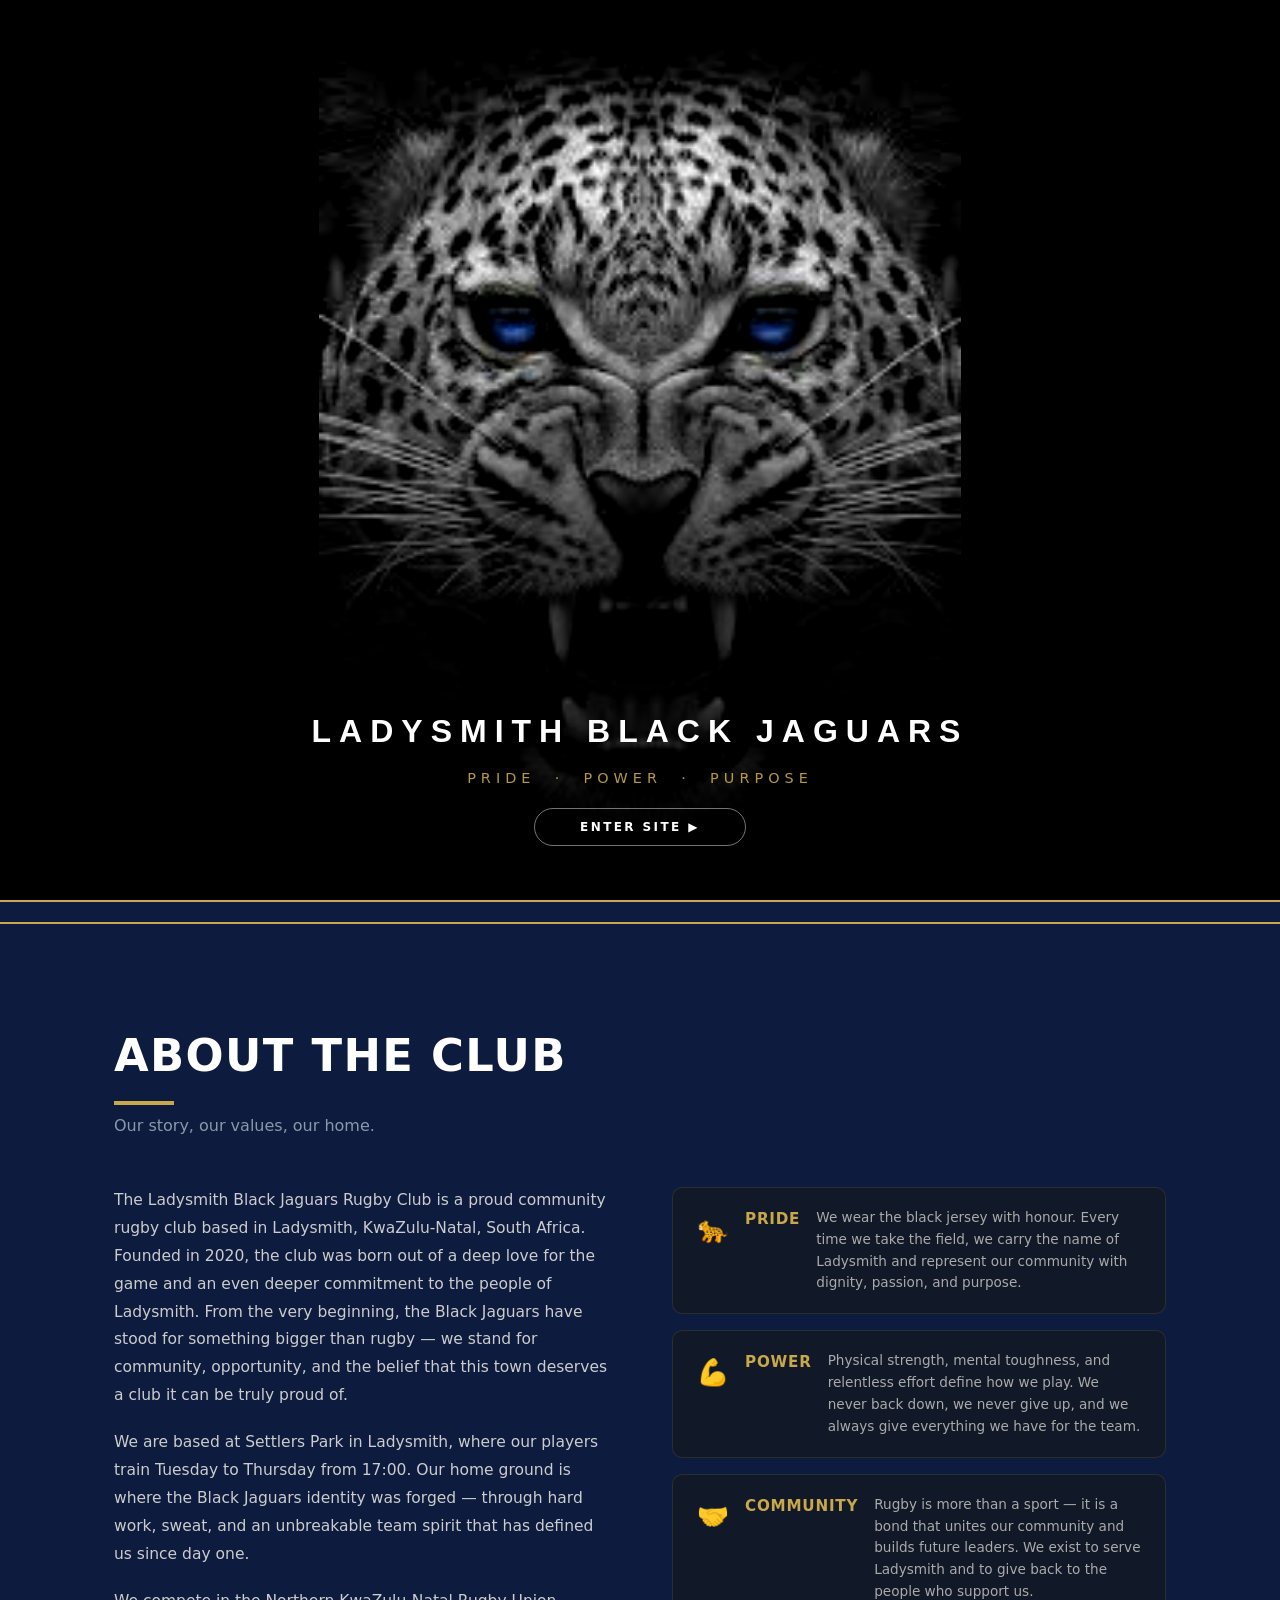
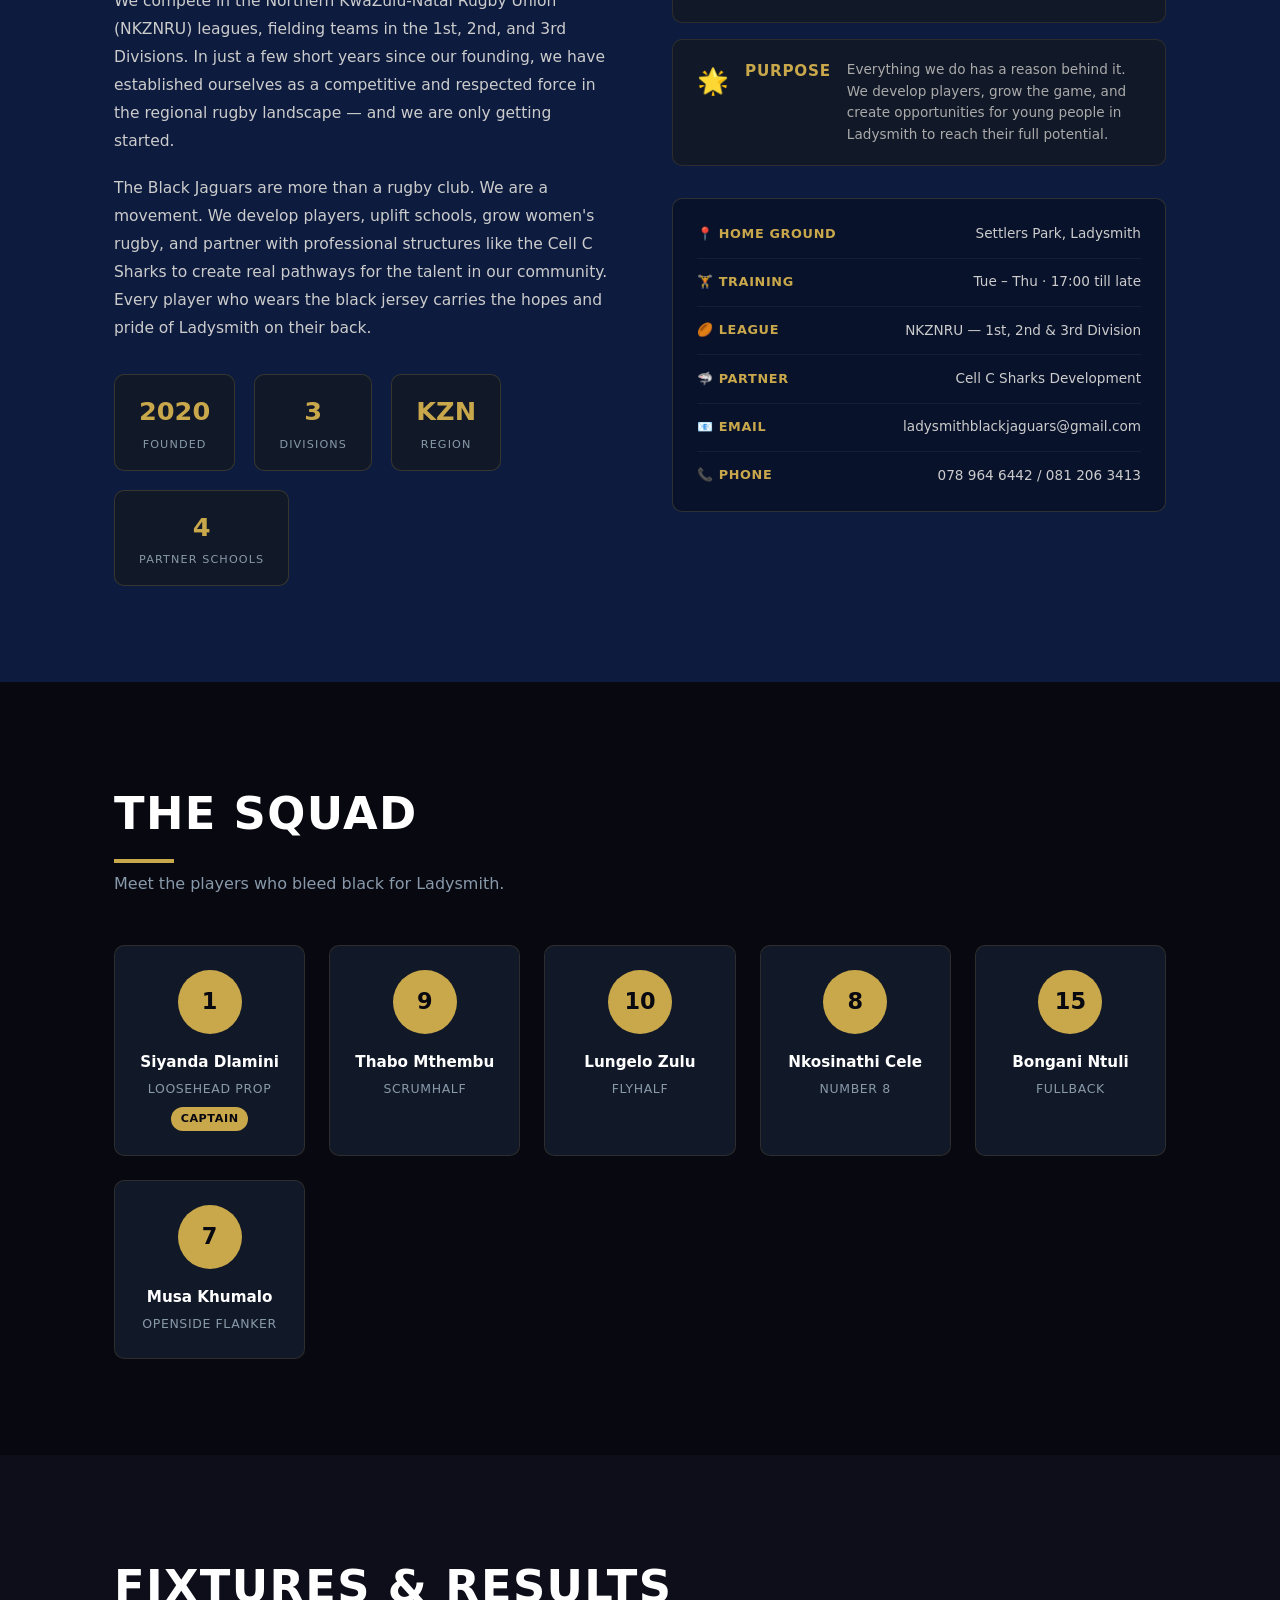
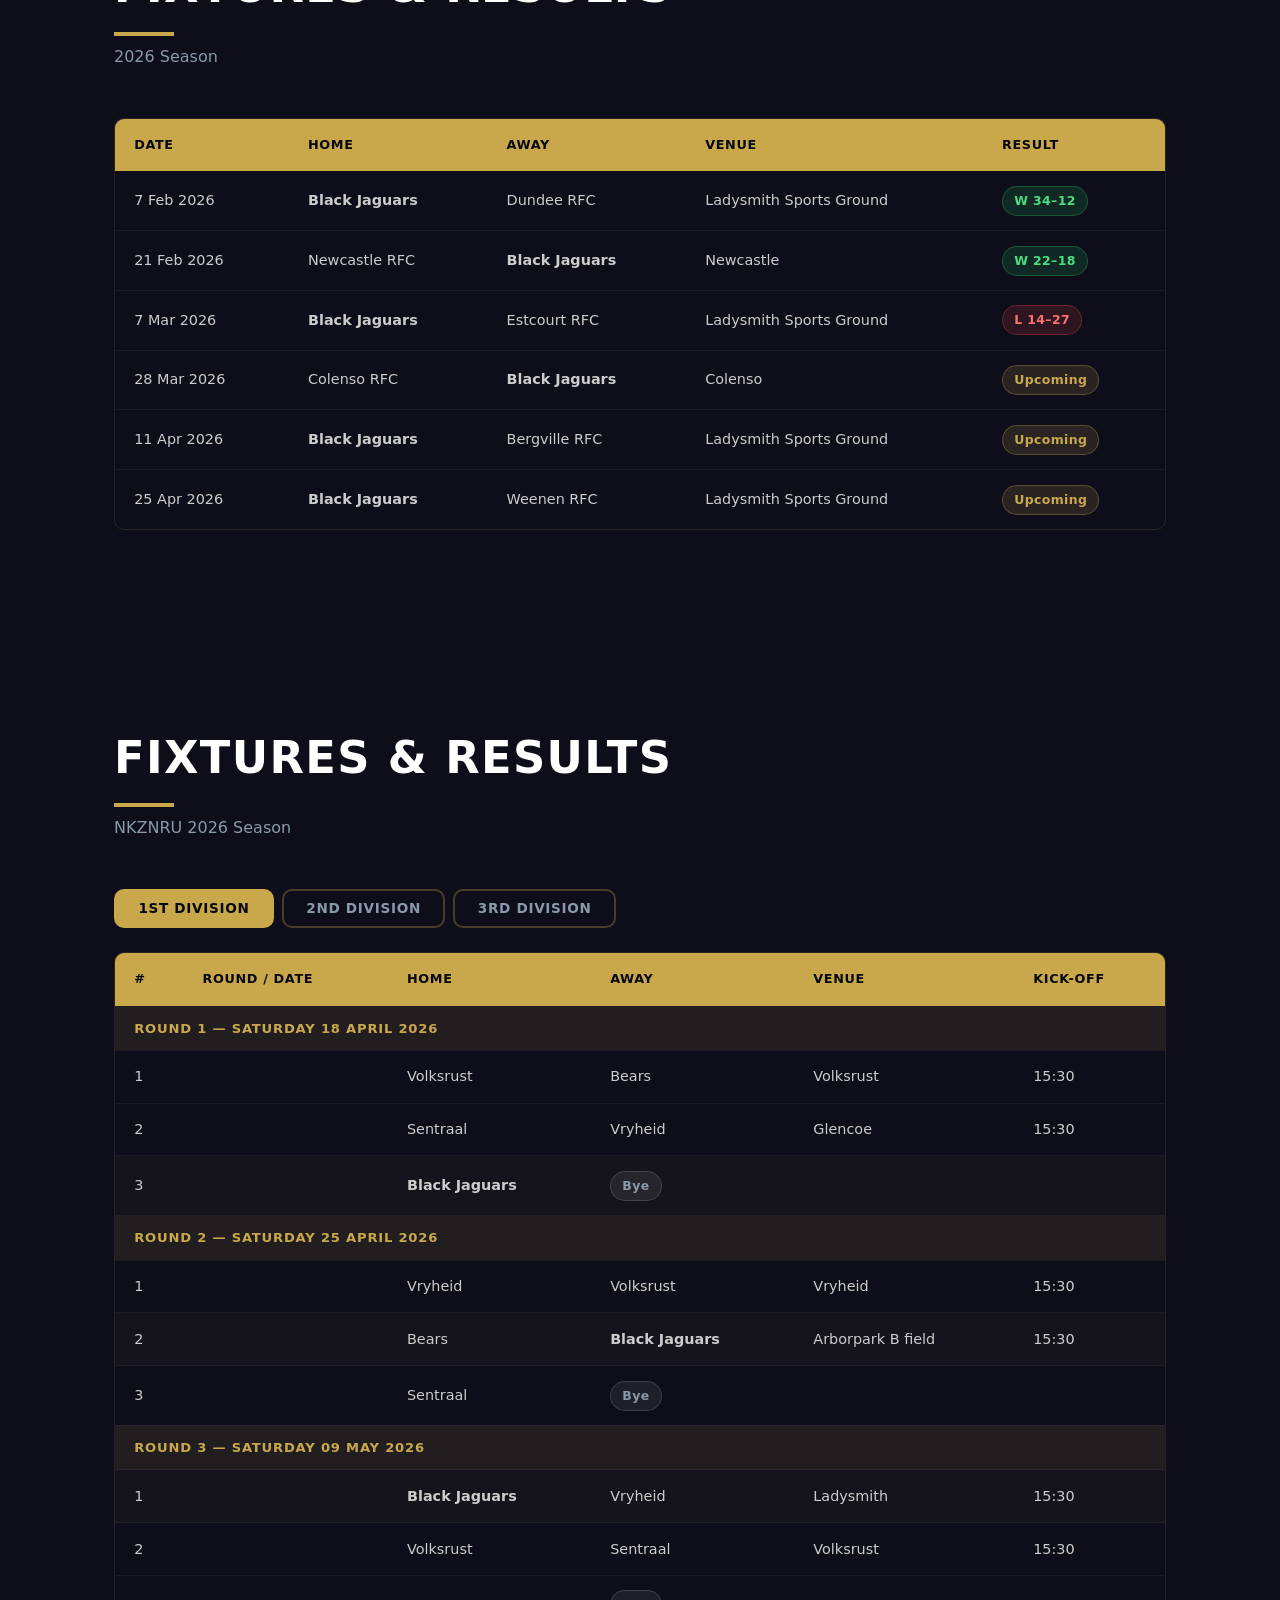
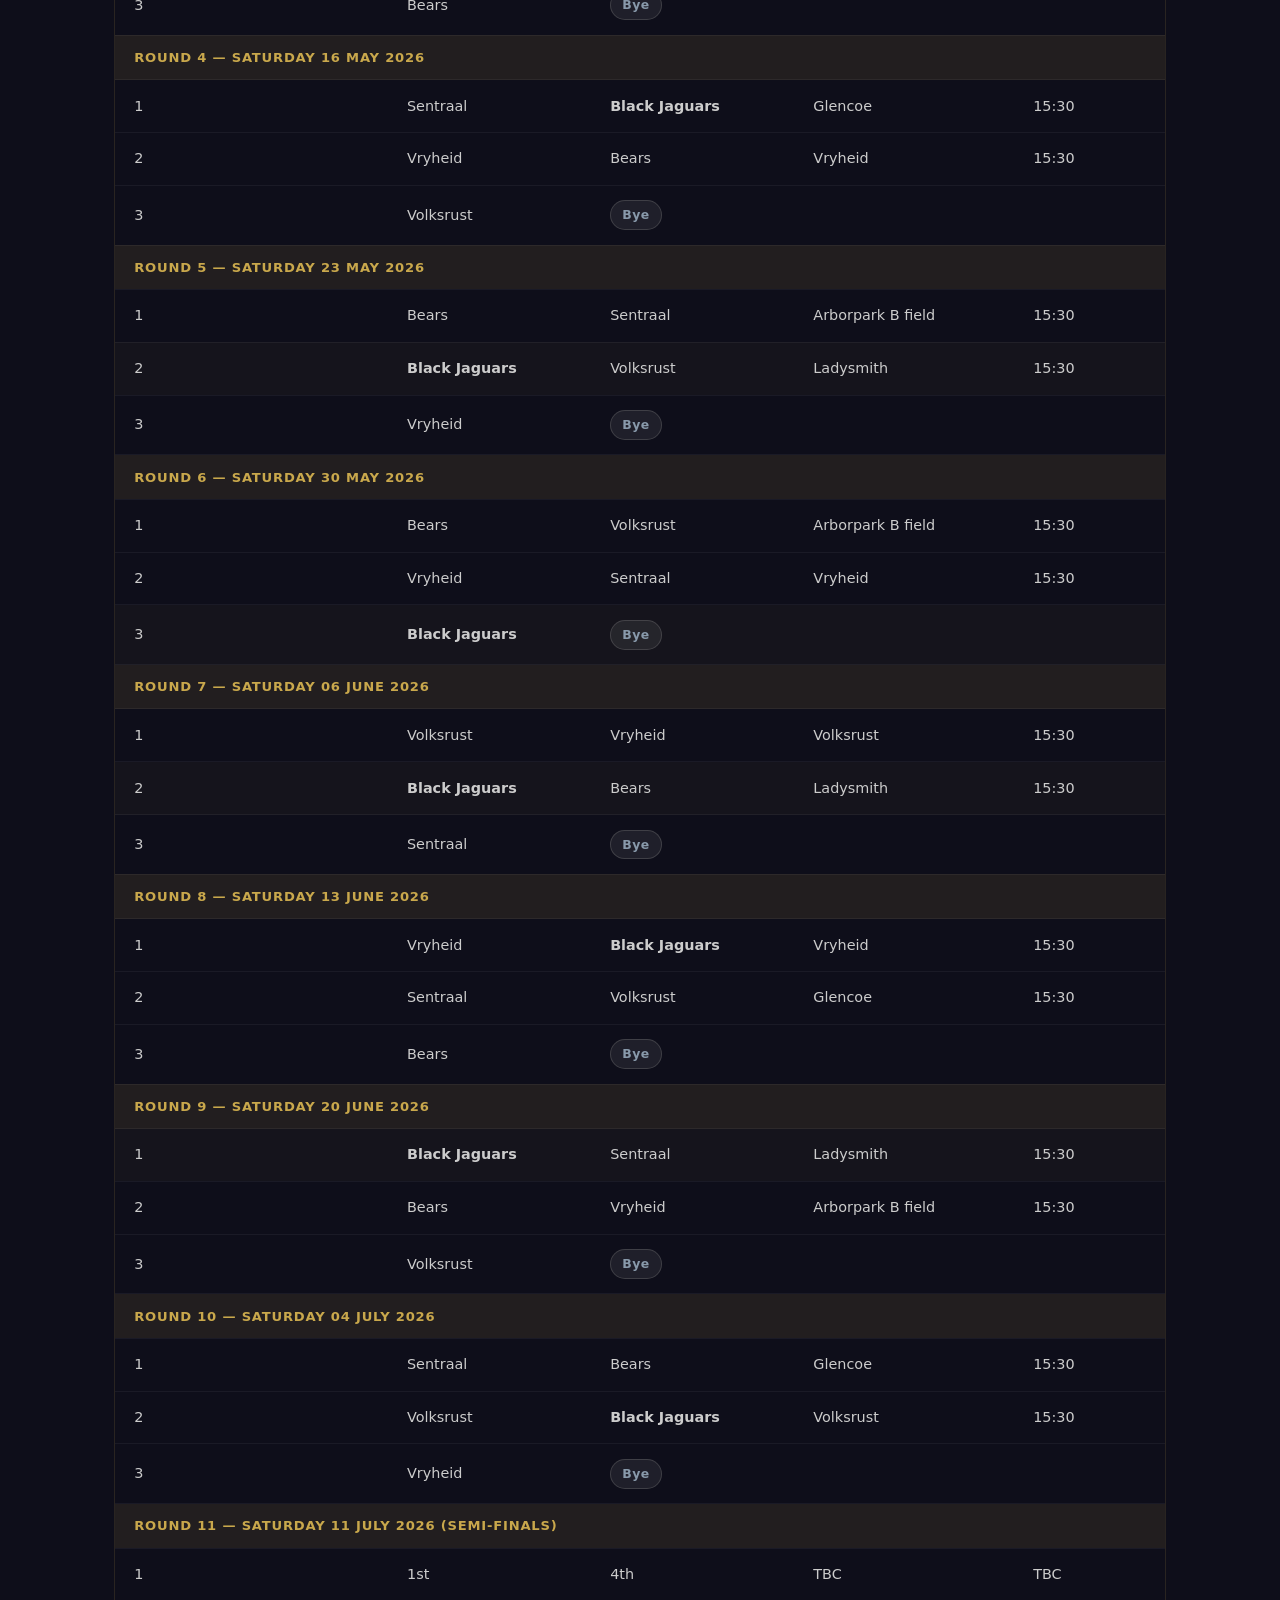
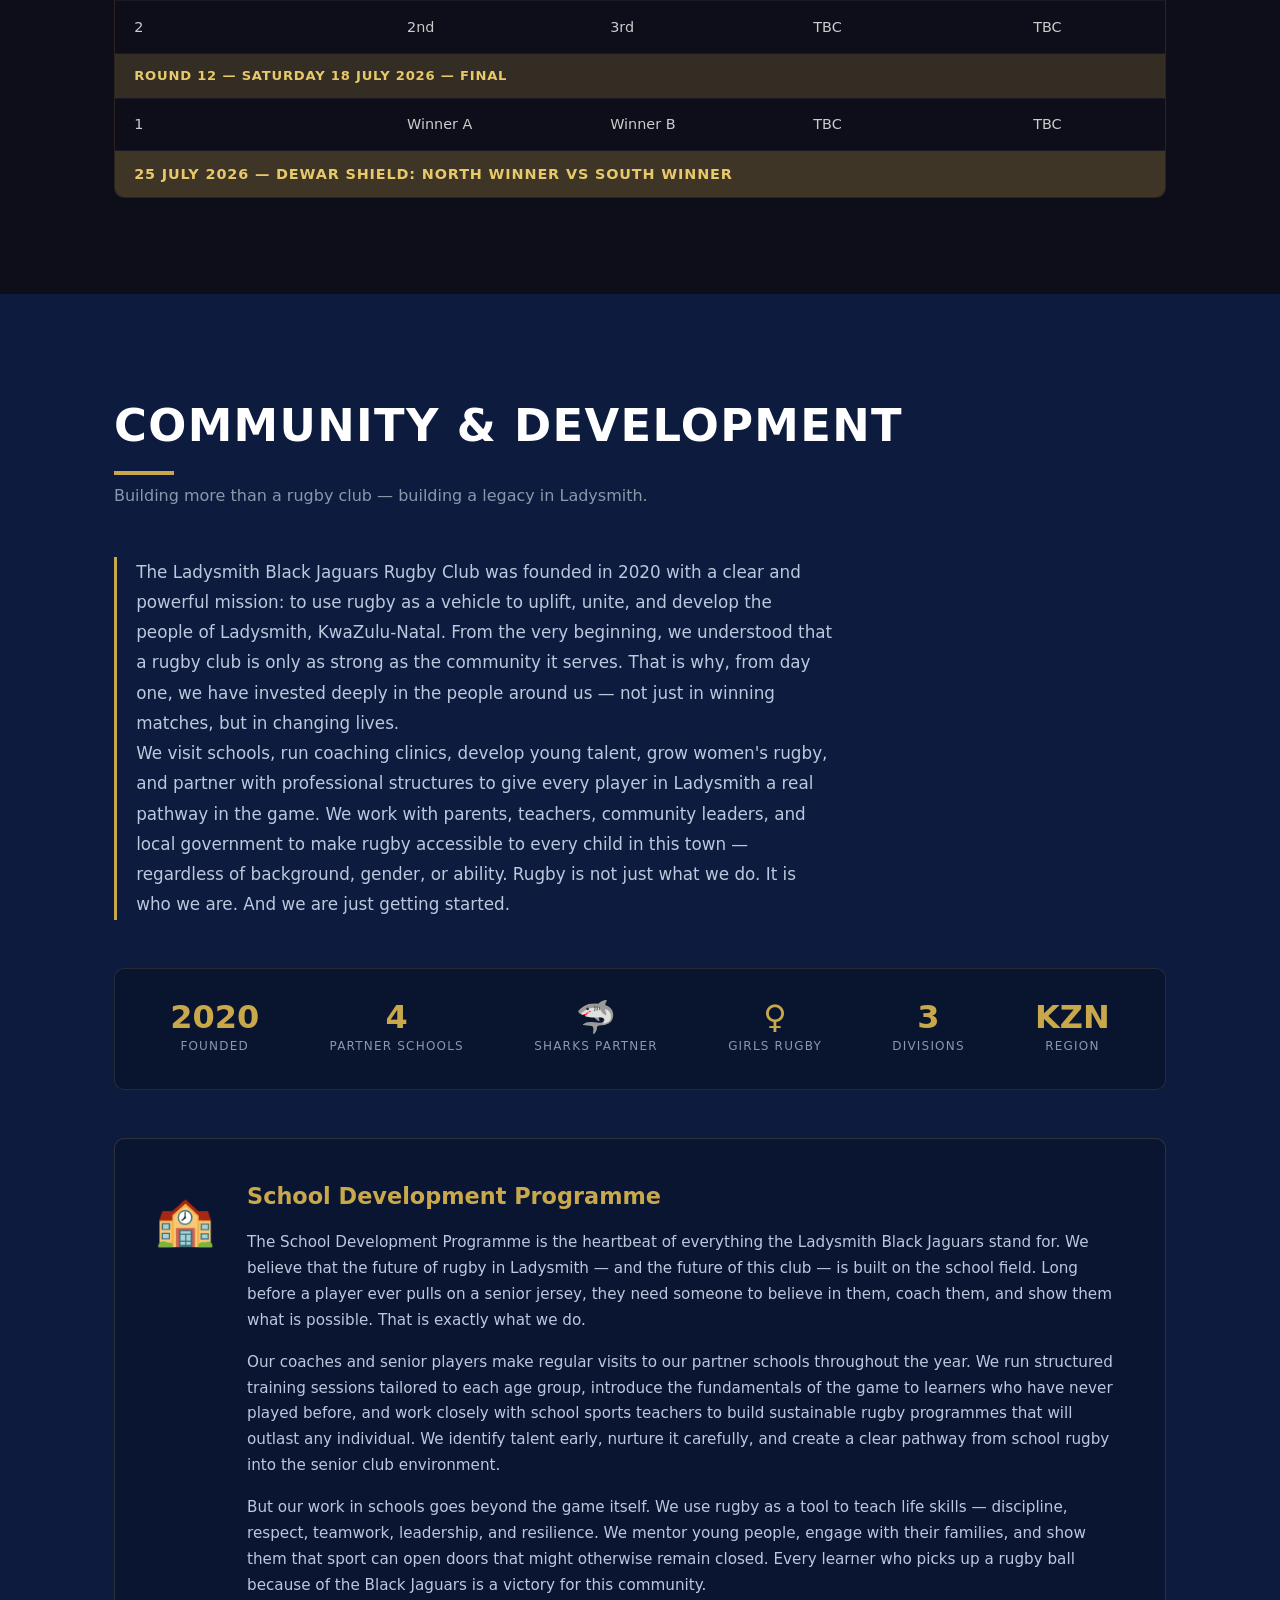
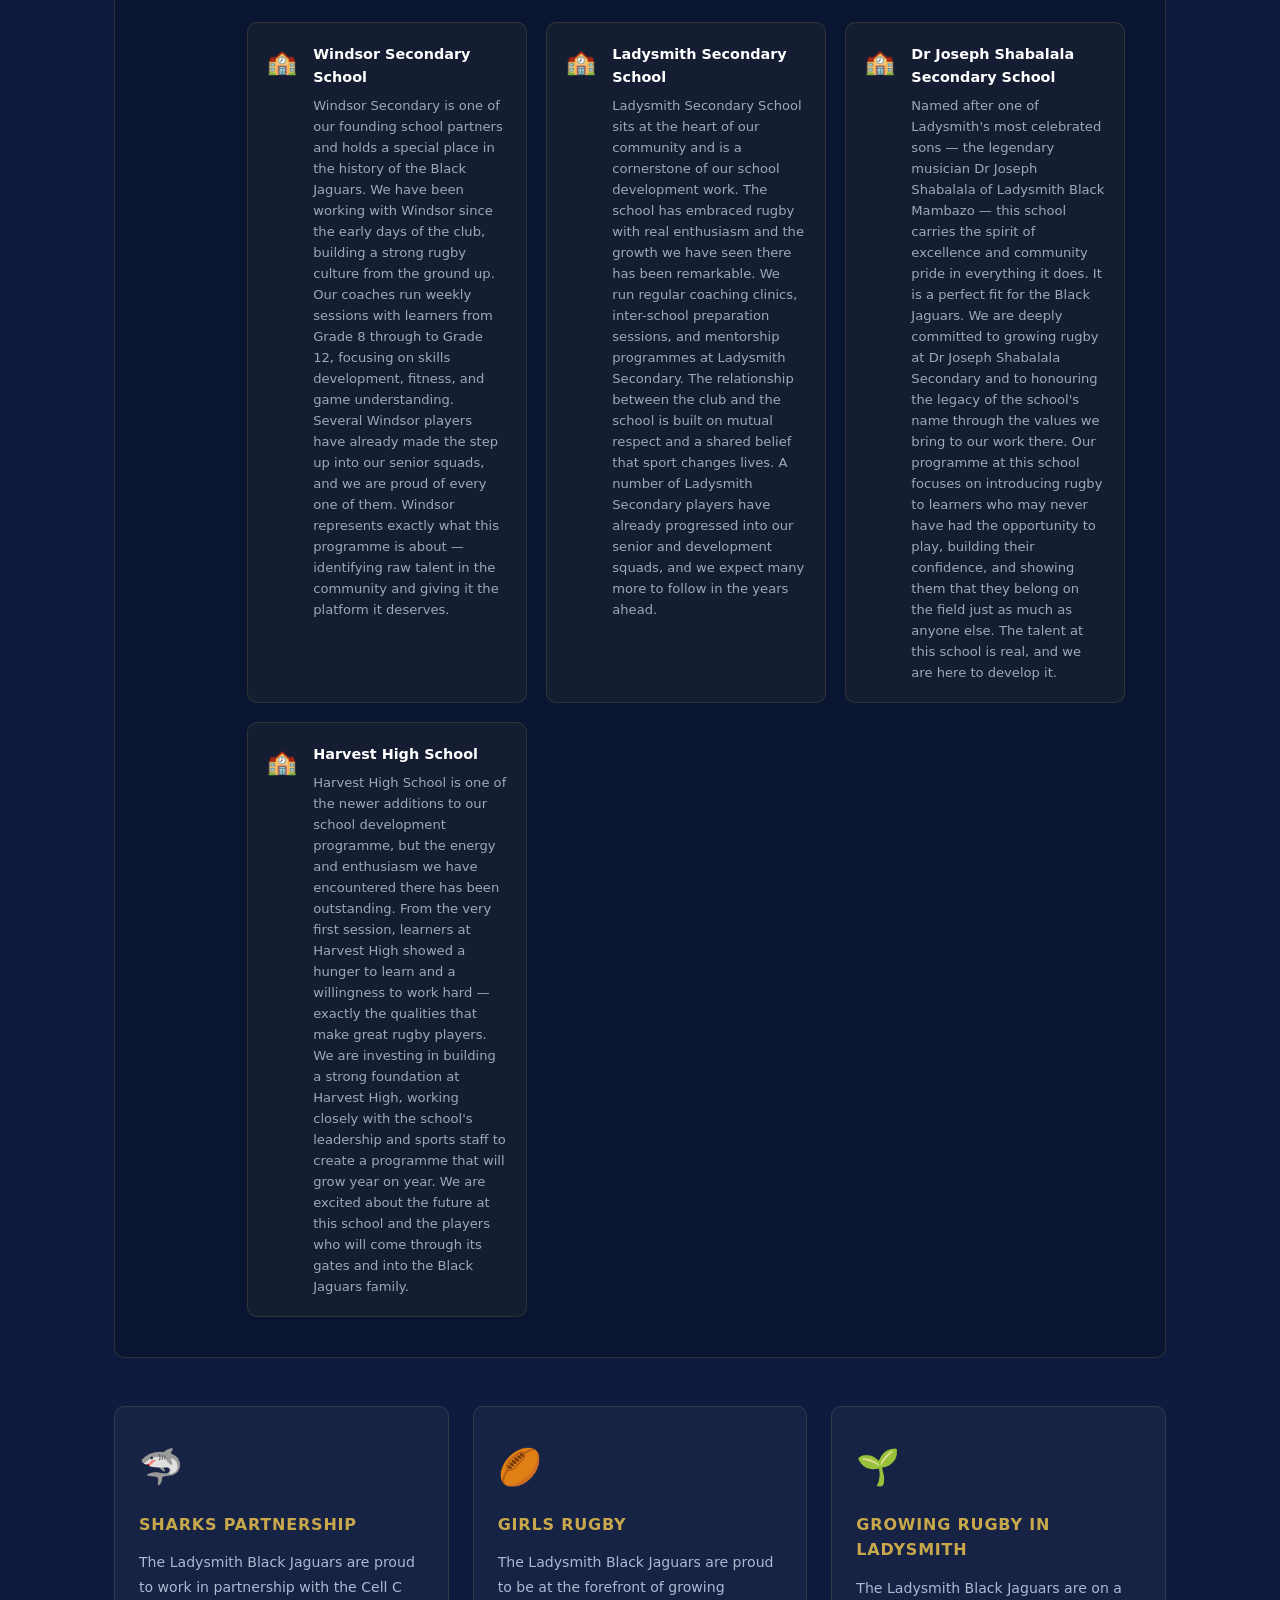
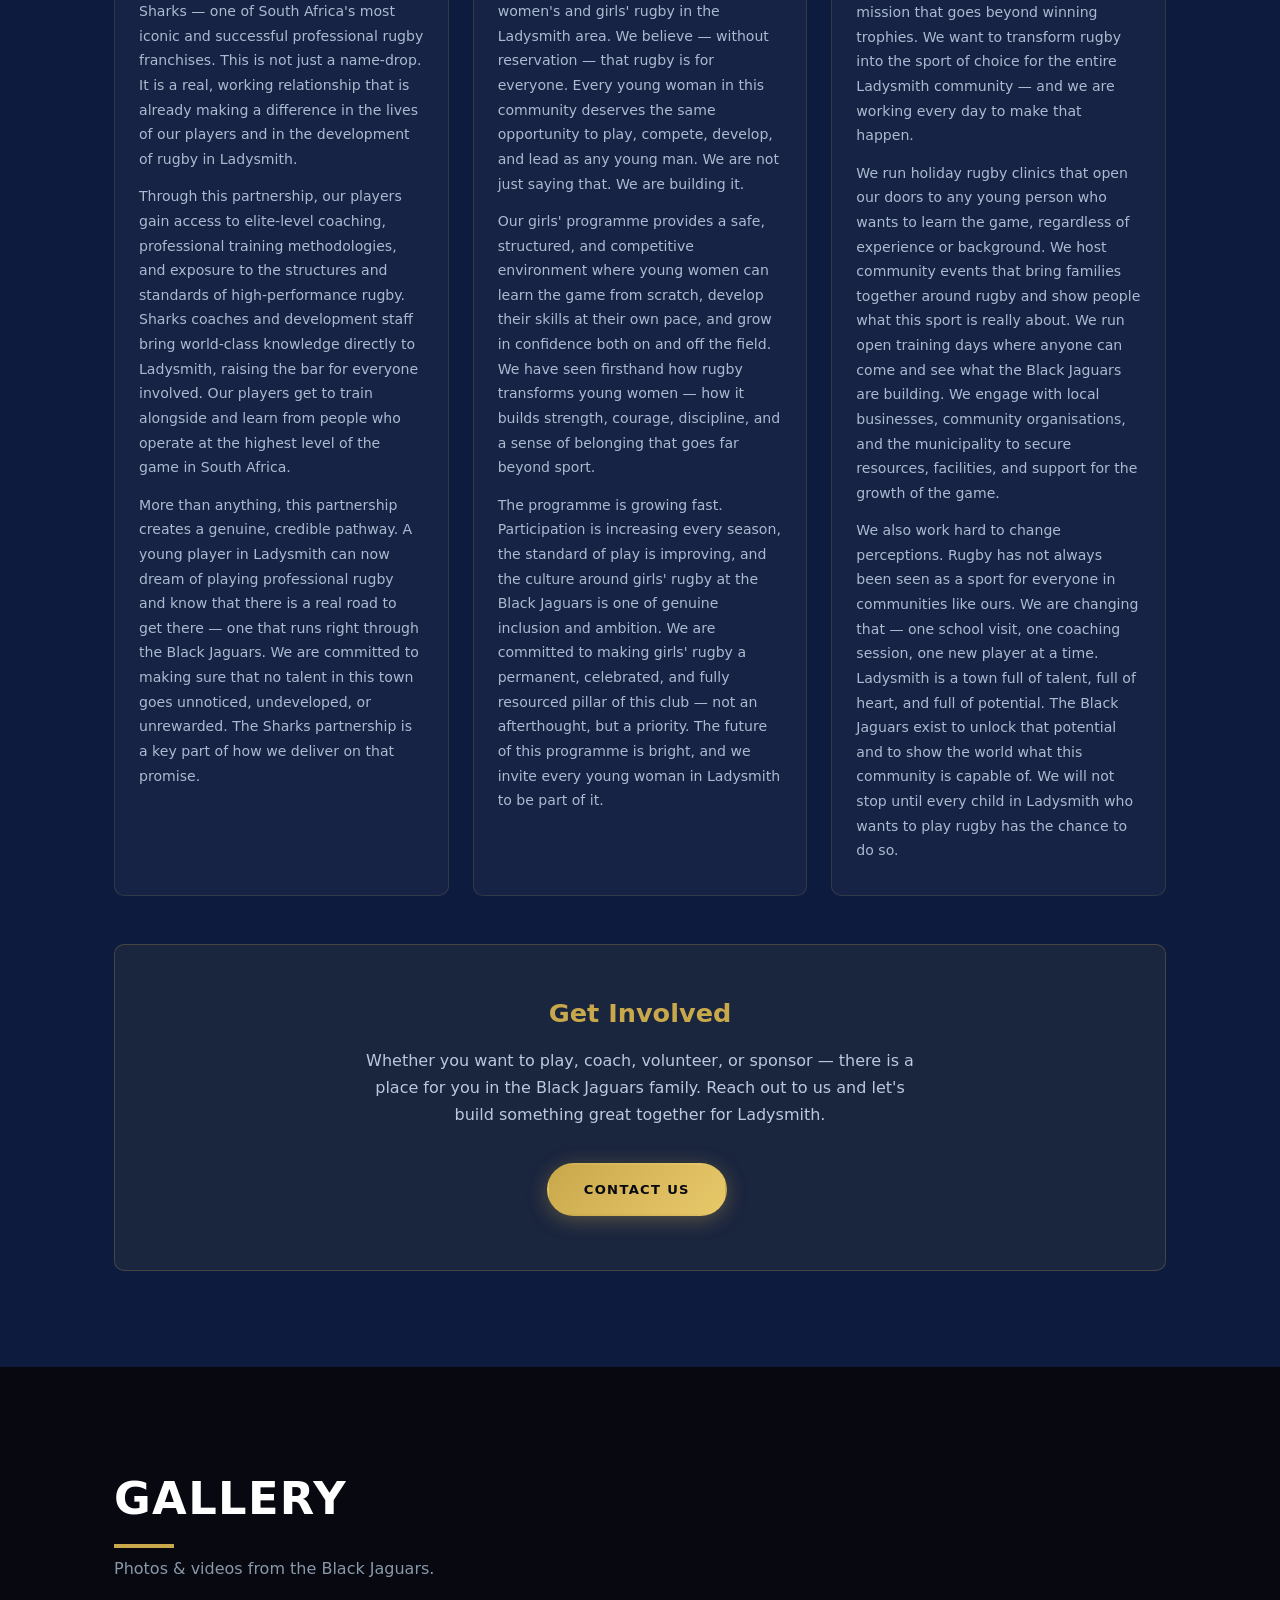
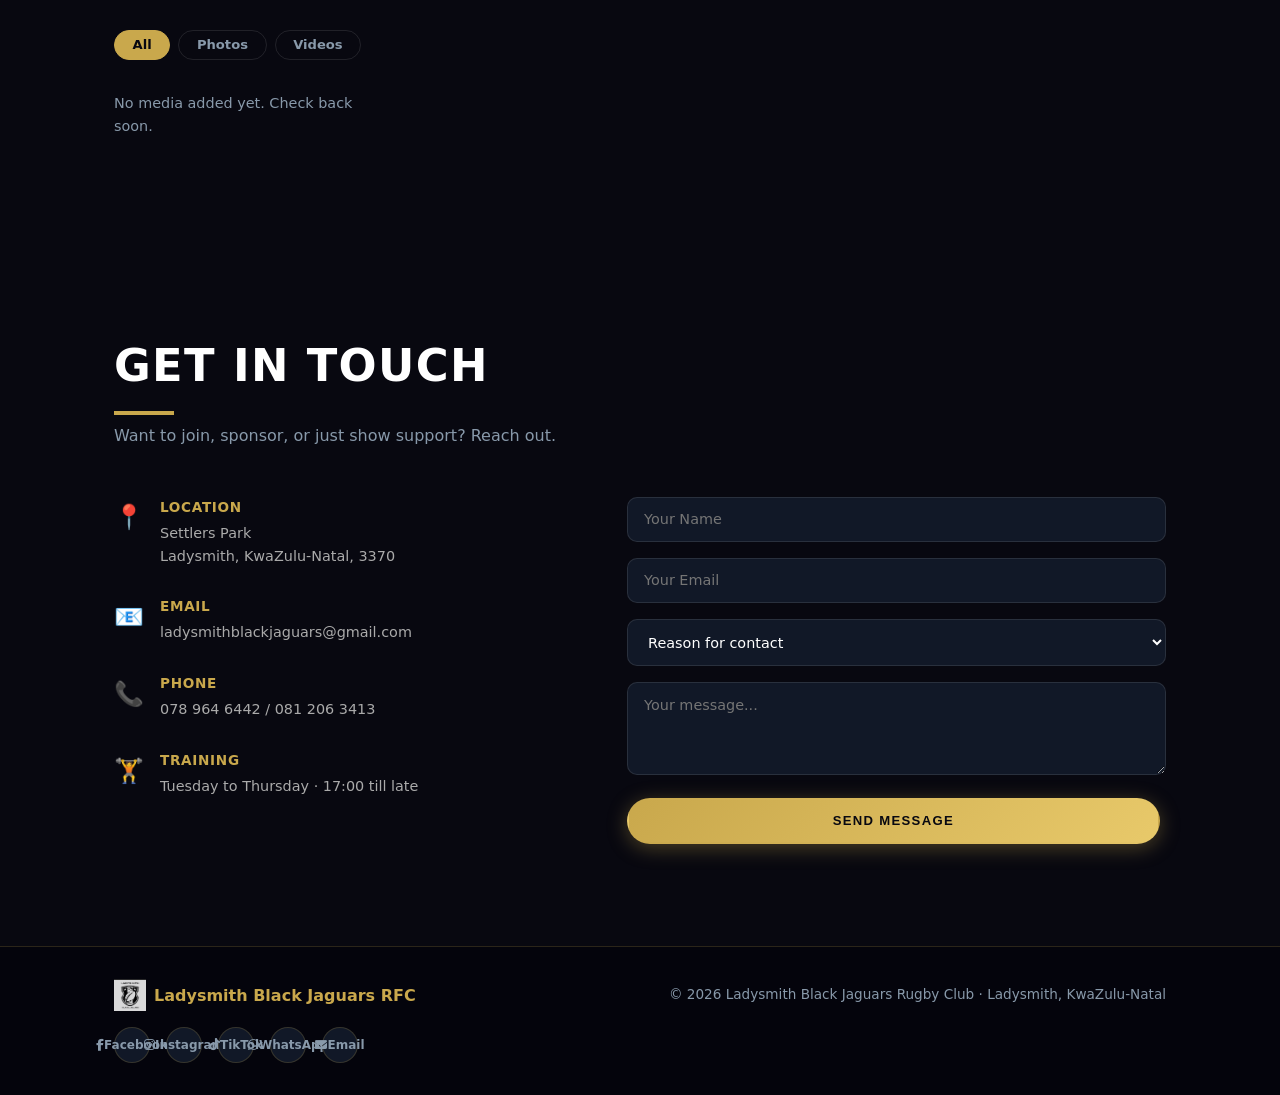
==== commit 81419604: "Expand about section with full club story, values, info box" ====
--- a/index.html
+++ b/index.html
@@ -27,6 +27,7 @@
 
   <link rel="stylesheet" href="style.css" />
   <link rel="stylesheet" href="jaguar.css" />
+  <link rel="stylesheet" href="https://cdnjs.cloudflare.com/ajax/libs/font-awesome/6.5.0/css/all.min.css" />
 </head>
 <body>
 
@@ -88,40 +89,66 @@
   <section id="about" class="section about">
     <div class="container">
       <h2 class="section-title">About the Club</h2>
+      <p class="section-sub">Our story, our values, our home.</p>
+
       <div class="about-grid">
         <div class="about-text">
-          <p>The Ladysmith Black Jaguars Rugby Club is a proud community rugby club based in Ladysmith, KwaZulu-Natal. Founded with a passion for the game and a commitment to developing local talent, we represent the heart and spirit of Ladysmith on the rugby field.</p>
-          <p>We compete in the KwaZulu-Natal regional rugby leagues and are dedicated to growing the sport at grassroots level — from youth development to senior competitive rugby.</p>
+          <p>The Ladysmith Black Jaguars Rugby Club is a proud community rugby club based in Ladysmith, KwaZulu-Natal, South Africa. Founded in 2020, the club was born out of a deep love for the game and an even deeper commitment to the people of Ladysmith. From the very beginning, the Black Jaguars have stood for something bigger than rugby — we stand for community, opportunity, and the belief that this town deserves a club it can be truly proud of.</p>
+          <p>We are based at Settlers Park in Ladysmith, where our players train Tuesday to Thursday from 17:00. Our home ground is where the Black Jaguars identity was forged — through hard work, sweat, and an unbreakable team spirit that has defined us since day one.</p>
+          <p>We compete in the Northern KwaZulu-Natal Rugby Union (NKZNRU) leagues, fielding teams in the 1st, 2nd, and 3rd Divisions. In just a few short years since our founding, we have established ourselves as a competitive and respected force in the regional rugby landscape — and we are only getting started.</p>
+          <p>The Black Jaguars are more than a rugby club. We are a movement. We develop players, uplift schools, grow women's rugby, and partner with professional structures like the Cell C Sharks to create real pathways for the talent in our community. Every player who wears the black jersey carries the hopes and pride of Ladysmith on their back.</p>
+
           <div class="stats-row">
             <div class="stat">
-              <span class="stat-number">1st</span>
-              <span class="stat-label">Division</span>
+              <span class="stat-number">2020</span>
+              <span class="stat-label">Founded</span>
+            </div>
+            <div class="stat">
+              <span class="stat-number">3</span>
+              <span class="stat-label">Divisions</span>
             </div>
             <div class="stat">
               <span class="stat-number">KZN</span>
               <span class="stat-label">Region</span>
             </div>
             <div class="stat">
-              <span class="stat-number">🏆</span>
-              <span class="stat-label">Champions</span>
-            </div>
-          </div>
-        </div>
-        <div class="about-values">
-          <div class="value-card">
-            <span class="value-icon">🐆</span>
-            <h3>Pride</h3>
-            <p>We wear the black jersey with honour and represent Ladysmith with pride every time we take the field.</p>
-          </div>
-          <div class="value-card">
-            <span class="value-icon">💪</span>
-            <h3>Power</h3>
-            <p>Physical strength, mental toughness, and relentless effort define how we play the game.</p>
-          </div>
-          <div class="value-card">
-            <span class="value-icon">🤝</span>
-            <h3>Community</h3>
-            <p>Rugby is more than a sport — it's a bond that unites our community and builds future leaders.</p>
+              <span class="stat-number">4</span>
+              <span class="stat-label">Partner Schools</span>
+            </div>
+          </div>
+        </div>
+
+        <div class="about-right">
+          <div class="about-values">
+            <div class="value-card">
+              <span class="value-icon">🐆</span>
+              <h3>Pride</h3>
+              <p>We wear the black jersey with honour. Every time we take the field, we carry the name of Ladysmith and represent our community with dignity, passion, and purpose.</p>
+            </div>
+            <div class="value-card">
+              <span class="value-icon">💪</span>
+              <h3>Power</h3>
+              <p>Physical strength, mental toughness, and relentless effort define how we play. We never back down, we never give up, and we always give everything we have for the team.</p>
+            </div>
+            <div class="value-card">
+              <span class="value-icon">🤝</span>
+              <h3>Community</h3>
+              <p>Rugby is more than a sport — it is a bond that unites our community and builds future leaders. We exist to serve Ladysmith and to give back to the people who support us.</p>
+            </div>
+            <div class="value-card">
+              <span class="value-icon">🌟</span>
+              <h3>Purpose</h3>
+              <p>Everything we do has a reason behind it. We develop players, grow the game, and create opportunities for young people in Ladysmith to reach their full potential.</p>
+            </div>
+          </div>
+
+          <div class="about-info-box">
+            <div class="info-row"><span class="info-label">📍 Home Ground</span><span class="info-val">Settlers Park, Ladysmith</span></div>
+            <div class="info-row"><span class="info-label">🏋️ Training</span><span class="info-val">Tue – Thu · 17:00 till late</span></div>
+            <div class="info-row"><span class="info-label">🏉 League</span><span class="info-val">NKZNRU — 1st, 2nd &amp; 3rd Division</span></div>
+            <div class="info-row"><span class="info-label">🦈 Partner</span><span class="info-val">Cell C Sharks Development</span></div>
+            <div class="info-row"><span class="info-label">📧 Email</span><span class="info-val">ladysmithblackjaguars@gmail.com</span></div>
+            <div class="info-row"><span class="info-label">📞 Phone</span><span class="info-val">078 964 6442 / 081 206 3413</span></div>
           </div>
         </div>
       </div>
@@ -617,10 +644,21 @@
       </div>
       <p class="footer-copy">© 2026 Ladysmith Black Jaguars Rugby Club · Ladysmith, KwaZulu-Natal</p>
       <div class="footer-socials">
-        <a href="#" aria-label="Facebook">FB</a>
-        <a href="https://www.instagram.com/ladysmith_black_jaguars/" target="_blank" aria-label="Instagram">IG</a>
-        <a href="https://www.tiktok.com/@black_jaguars1" target="_blank" aria-label="TikTok">TT</a>
-        <a href="#" aria-label="Twitter/X">X</a>
+        <a href="https://www.facebook.com" target="_blank" aria-label="Facebook" class="social-icon si-facebook">
+          <i class="fab fa-facebook-f"></i><span>Facebook</span>
+        </a>
+        <a href="https://www.instagram.com/ladysmith_black_jaguars/" target="_blank" aria-label="Instagram" class="social-icon si-instagram">
+          <i class="fab fa-instagram"></i><span>Instagram</span>
+        </a>
+        <a href="https://www.tiktok.com/@black_jaguars1" target="_blank" aria-label="TikTok" class="social-icon si-tiktok">
+          <i class="fab fa-tiktok"></i><span>TikTok</span>
+        </a>
+        <a href="https://wa.me/27789646442" target="_blank" aria-label="WhatsApp" class="social-icon si-whatsapp">
+          <i class="fab fa-whatsapp"></i><span>WhatsApp</span>
+        </a>
+        <a href="mailto:ladysmithblackjaguars@gmail.com" aria-label="Email" class="social-icon si-email">
+          <i class="fas fa-envelope"></i><span>Email</span>
+        </a>
       </div>
     </div>
   </footer>
--- a/style.css
+++ b/style.css
@@ -462,9 +462,9 @@
   align-items: start;
 }
 
-.about-text p { color: #ccc; margin-bottom: 1.2rem; font-size: 1rem; }
-
-.stats-row { display: flex; gap: 2rem; margin-top: 2rem; }
+.about-text p { color: #ccc; margin-bottom: 1.2rem; font-size: 0.97rem; line-height: 1.8; }
+
+.stats-row { display: flex; gap: 1.2rem; margin-top: 2rem; flex-wrap: wrap; }
 
 .stat {
   display: flex;
@@ -475,36 +475,78 @@
   border-radius: var(--radius);
   padding: 1rem 1.5rem;
   min-width: 80px;
-}
-
-.stat-number { font-size: 1.8rem; font-weight: 900; color: var(--gold); }
-.stat-label { font-size: 0.75rem; text-transform: uppercase; letter-spacing: 0.1em; color: var(--grey); }
-
-.about-values { display: flex; flex-direction: column; gap: 1.2rem; }
+  transition: border-color var(--transition), transform var(--transition);
+}
+
+.stat:hover { border-color: var(--gold); transform: translateY(-3px); }
+.stat-number { font-size: 1.6rem; font-weight: 900; color: var(--gold); }
+.stat-label { font-size: 0.7rem; text-transform: uppercase; letter-spacing: 0.1em; color: var(--grey); margin-top: 0.2rem; }
+
+/* Right column */
+.about-right { display: flex; flex-direction: column; gap: 2rem; }
+.about-values { display: flex; flex-direction: column; gap: 1rem; }
 
 .value-card {
   background: var(--card-bg);
   border: 1px solid rgba(201,168,76,0.15);
   border-radius: var(--radius);
-  padding: 1.5rem;
+  padding: 1.2rem 1.5rem;
   display: flex;
   gap: 1rem;
   align-items: flex-start;
-  transition: border-color var(--transition);
-}
-
-.value-card:hover { border-color: var(--gold); }
-.value-icon { font-size: 1.8rem; flex-shrink: 0; }
+  transition: border-color var(--transition), transform var(--transition);
+}
+
+.value-card:hover { border-color: var(--gold); transform: translateX(4px); }
+.value-icon { font-size: 1.6rem; flex-shrink: 0; margin-top: 0.1rem; }
 
 .value-card h3 {
   color: var(--gold);
   margin-bottom: 0.3rem;
-  font-size: 1rem;
+  font-size: 0.95rem;
   text-transform: uppercase;
   letter-spacing: 0.05em;
 }
 
-.value-card p { color: #aaa; font-size: 0.9rem; }
+.value-card p { color: #aaa; font-size: 0.85rem; line-height: 1.6; }
+
+/* Info box */
+.about-info-box {
+  background: rgba(0,0,0,0.3);
+  border: 1px solid rgba(201,168,76,0.2);
+  border-radius: var(--radius);
+  padding: 1.5rem;
+  display: flex;
+  flex-direction: column;
+  gap: 0.8rem;
+}
+
+.info-row {
+  display: flex;
+  justify-content: space-between;
+  align-items: center;
+  gap: 1rem;
+  padding-bottom: 0.8rem;
+  border-bottom: 1px solid rgba(255,255,255,0.05);
+  flex-wrap: wrap;
+}
+
+.info-row:last-child { border-bottom: none; padding-bottom: 0; }
+
+.info-label {
+  font-size: 0.8rem;
+  color: var(--gold);
+  font-weight: 700;
+  text-transform: uppercase;
+  letter-spacing: 0.05em;
+  white-space: nowrap;
+}
+
+.info-val {
+  font-size: 0.85rem;
+  color: #ccc;
+  text-align: right;
+}
 
 /* ===== TEAM ===== */
 .team { background: var(--black); }
@@ -873,6 +915,7 @@
   .hero-scroll { left: 50%; }
 
   .about-grid, .contact-grid { grid-template-columns: 1fr; gap: 2.5rem; }
+  .about-right { gap: 1.5rem; }
   .stats-row { flex-wrap: wrap; }
   .footer-inner { flex-direction: column; text-align: center; }
 }
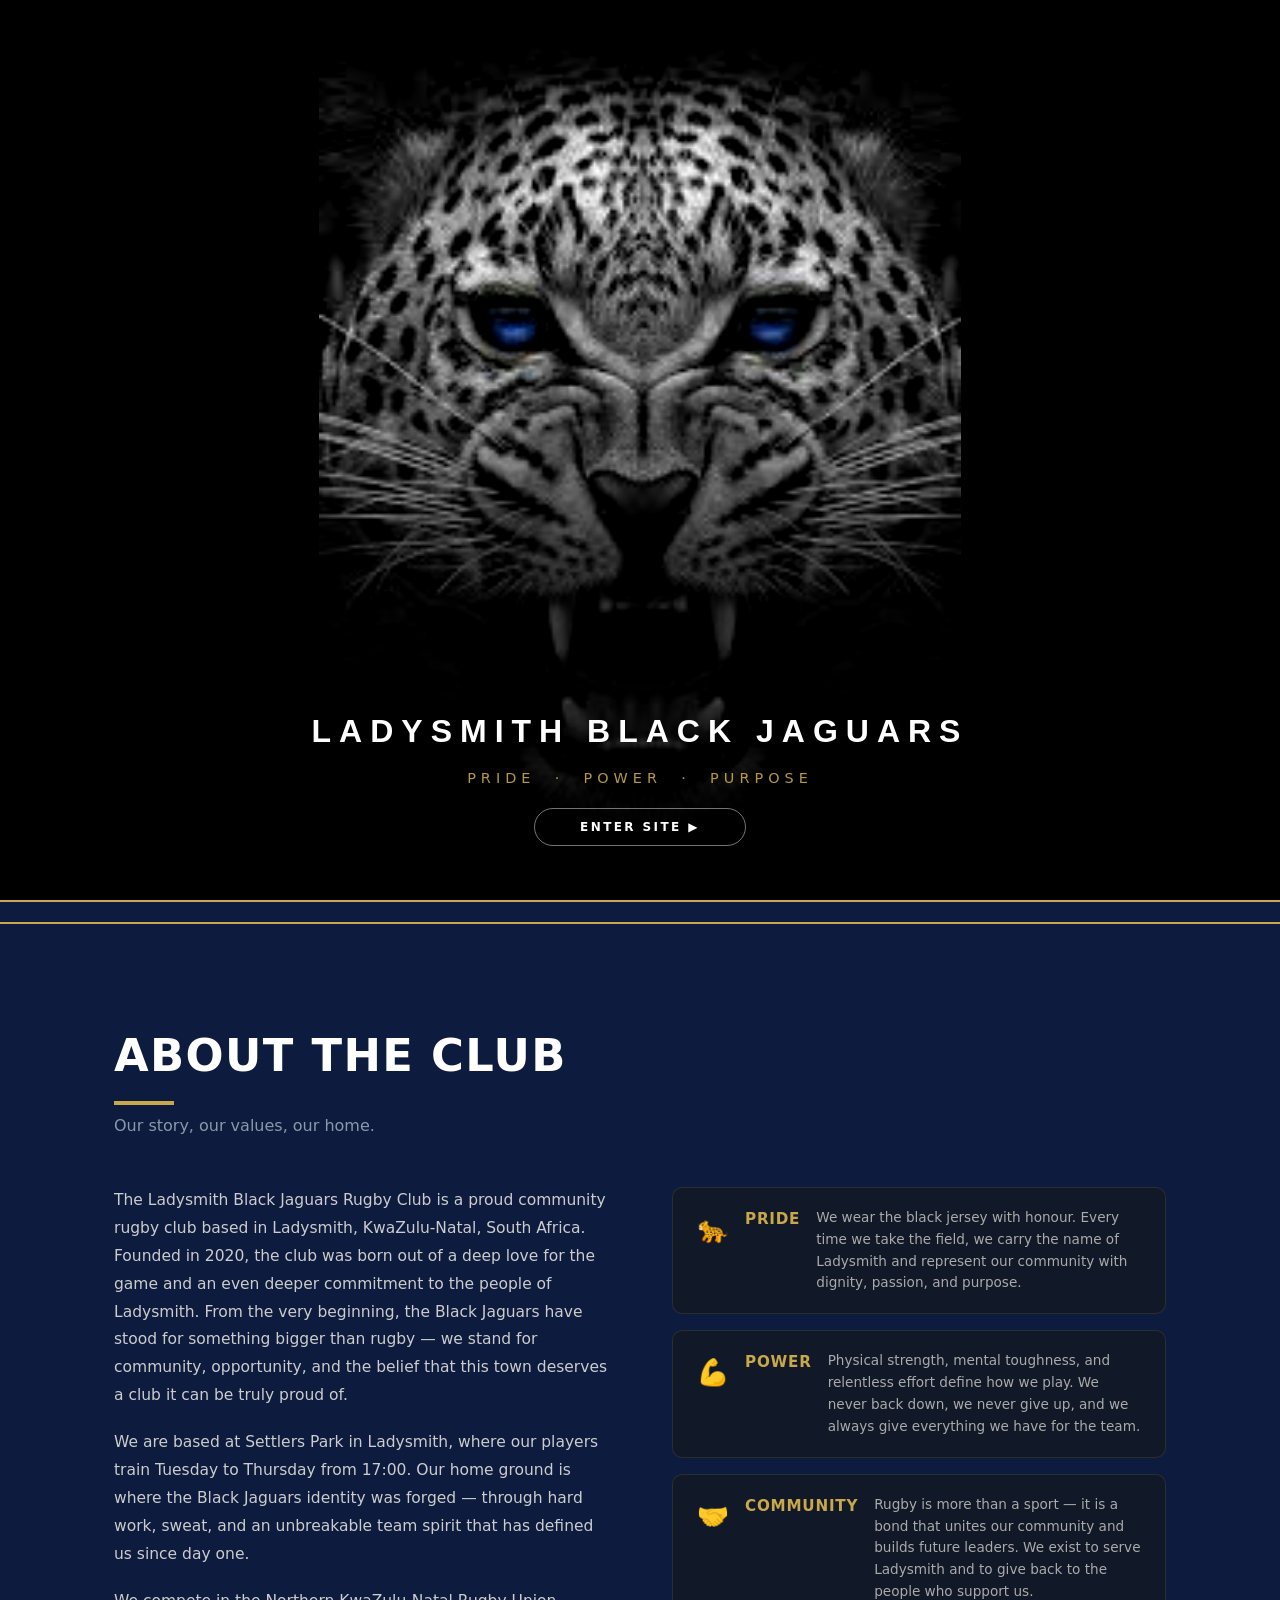
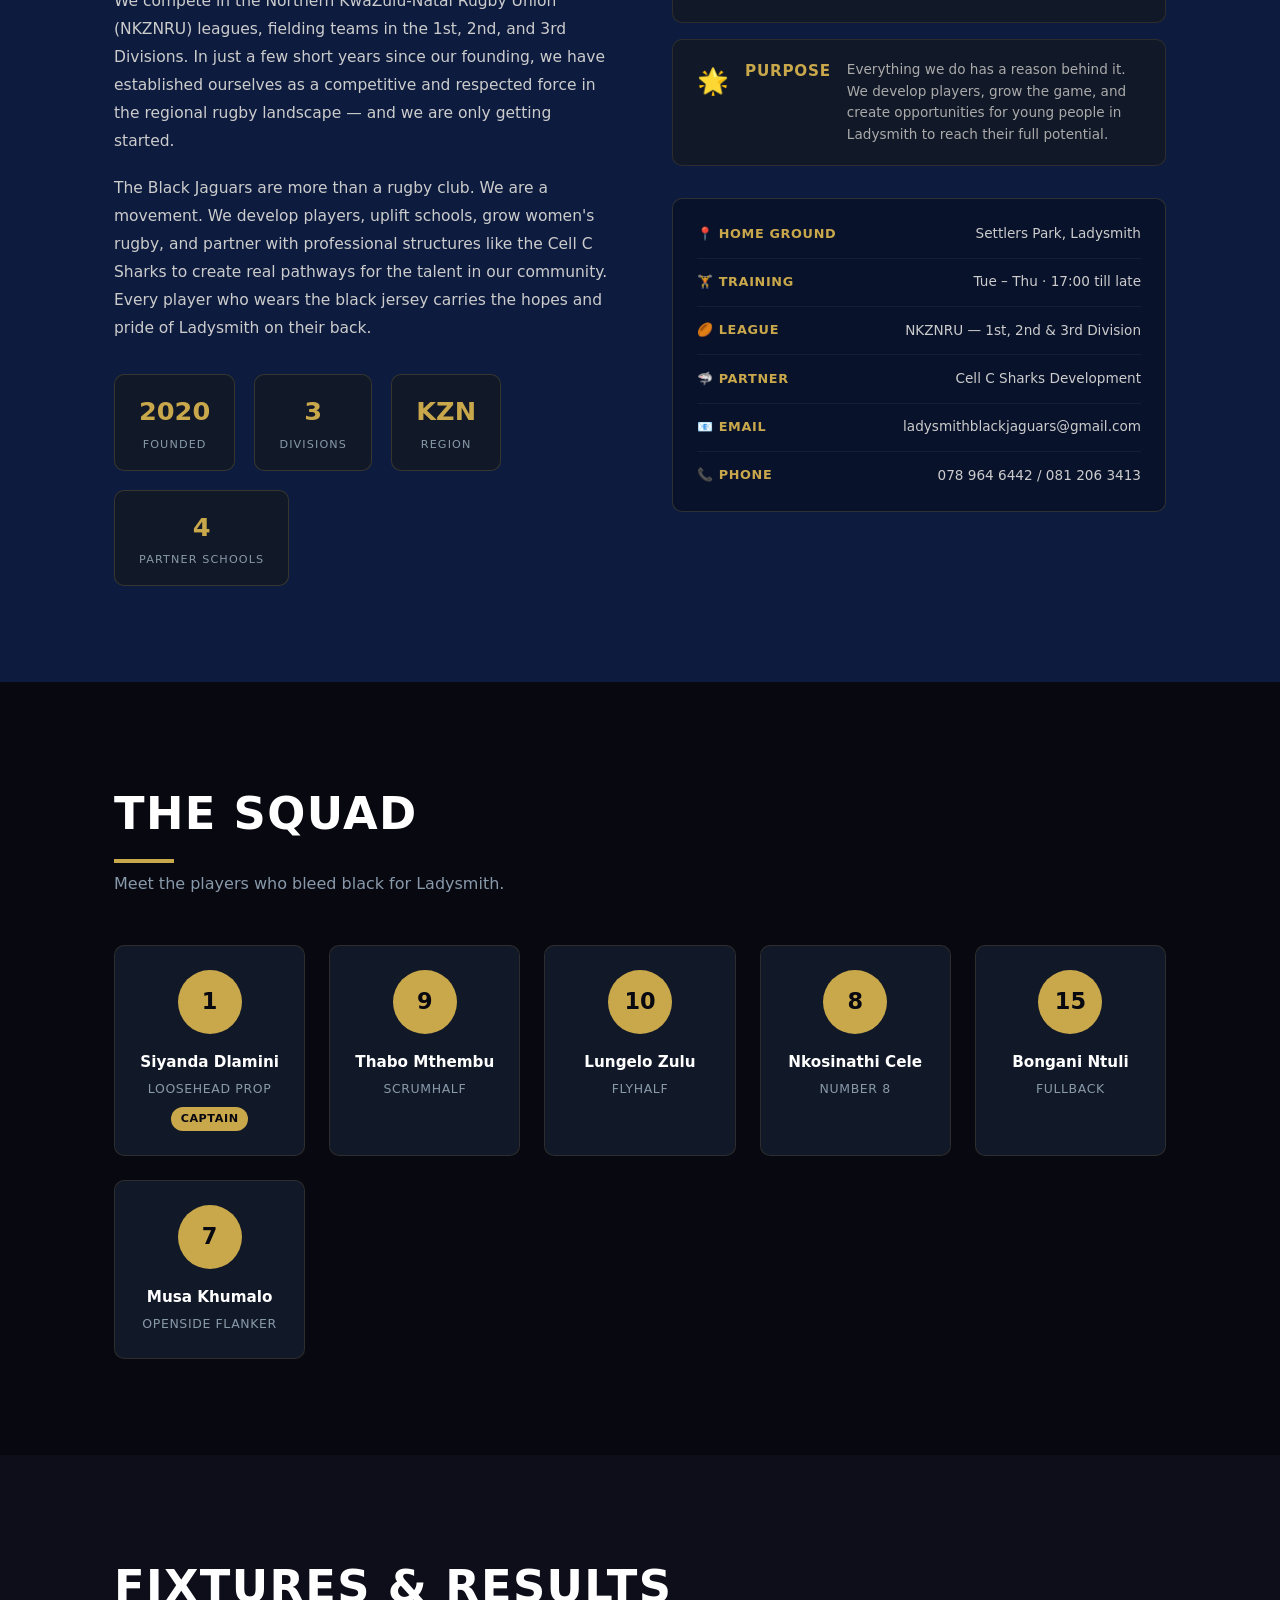
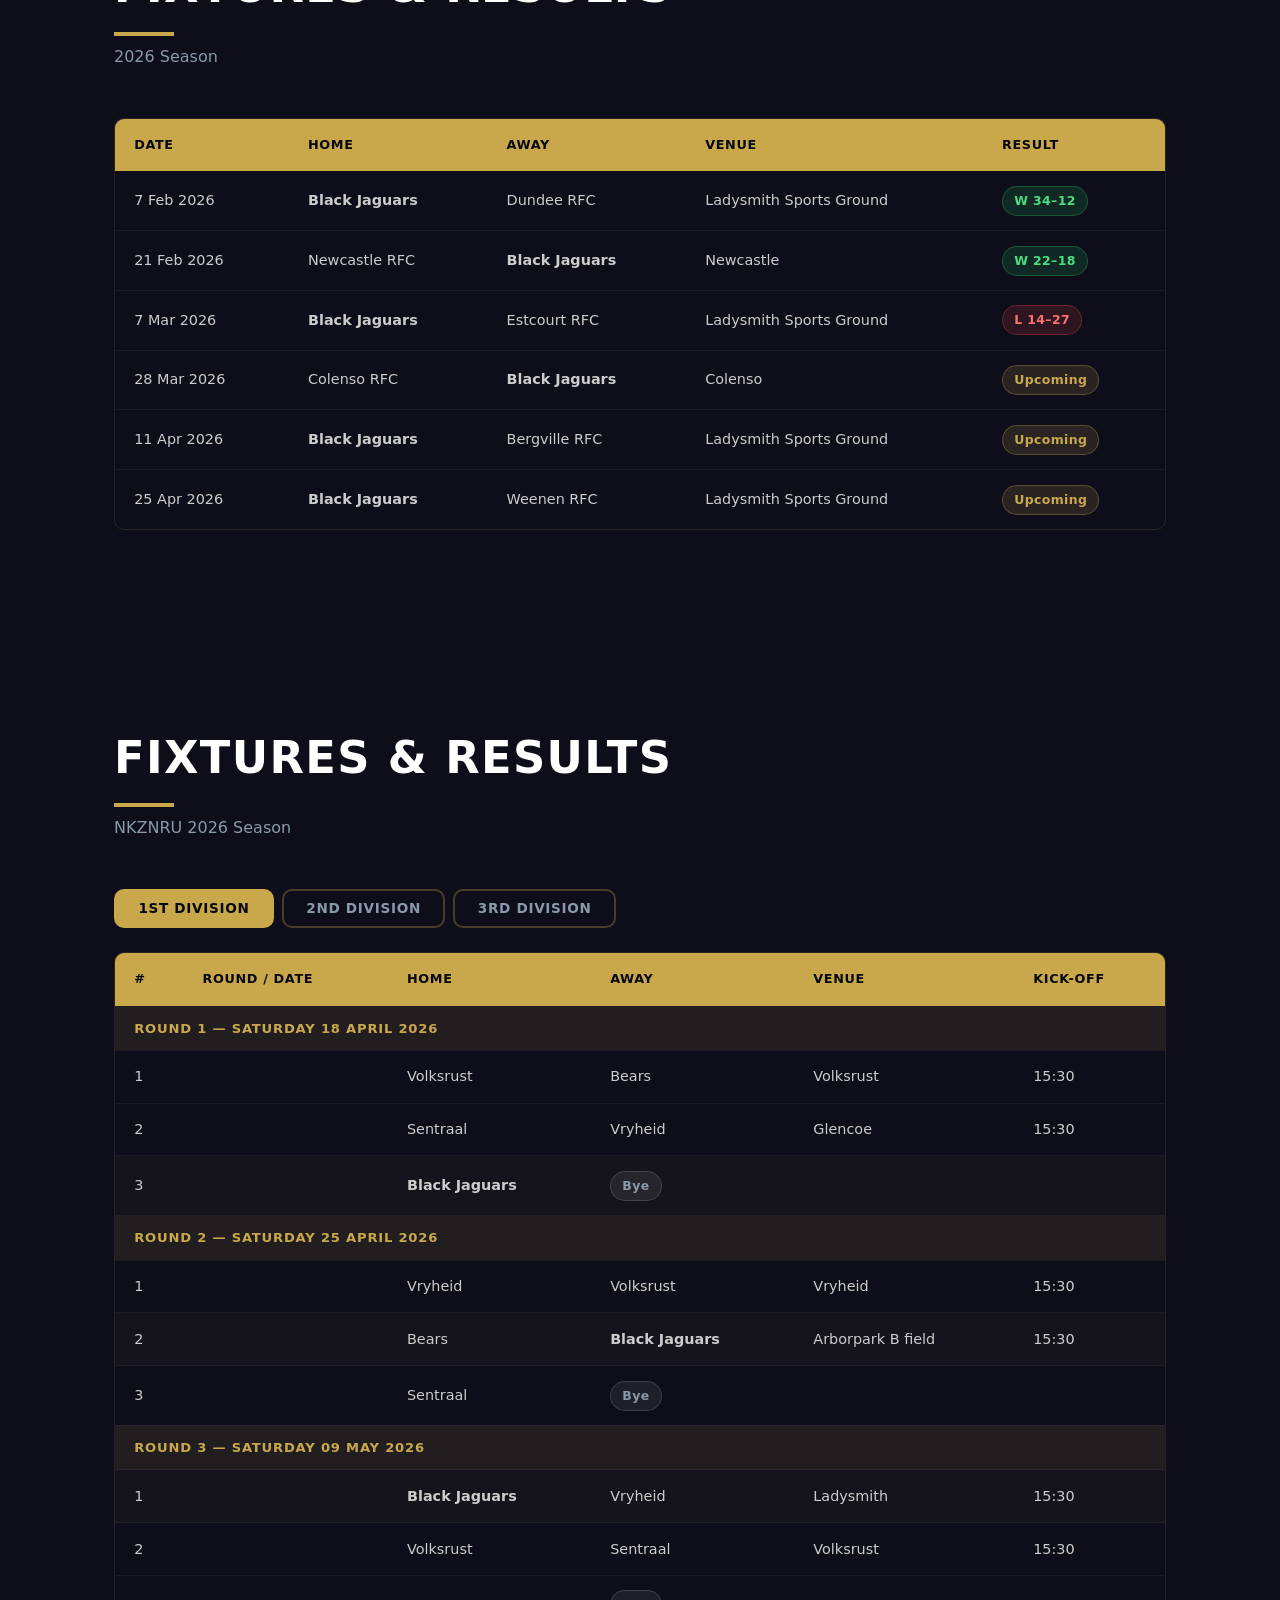
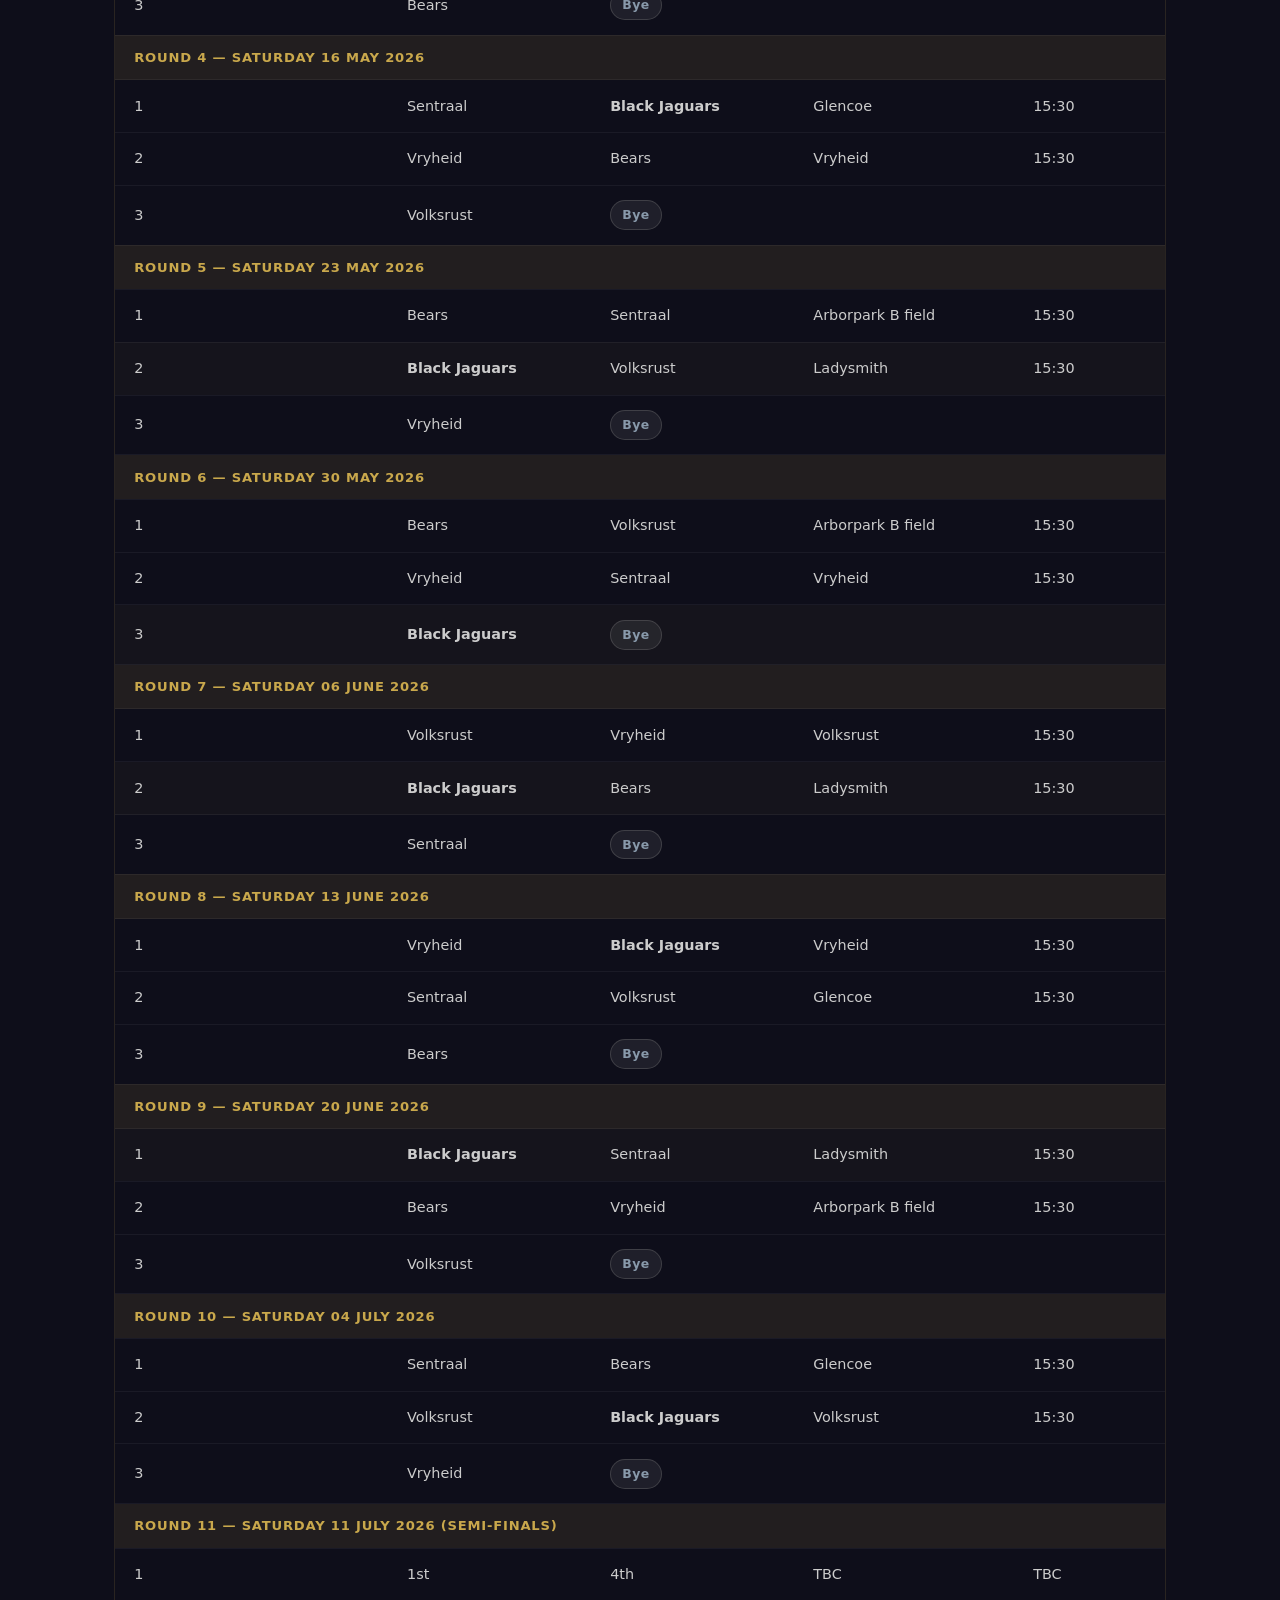
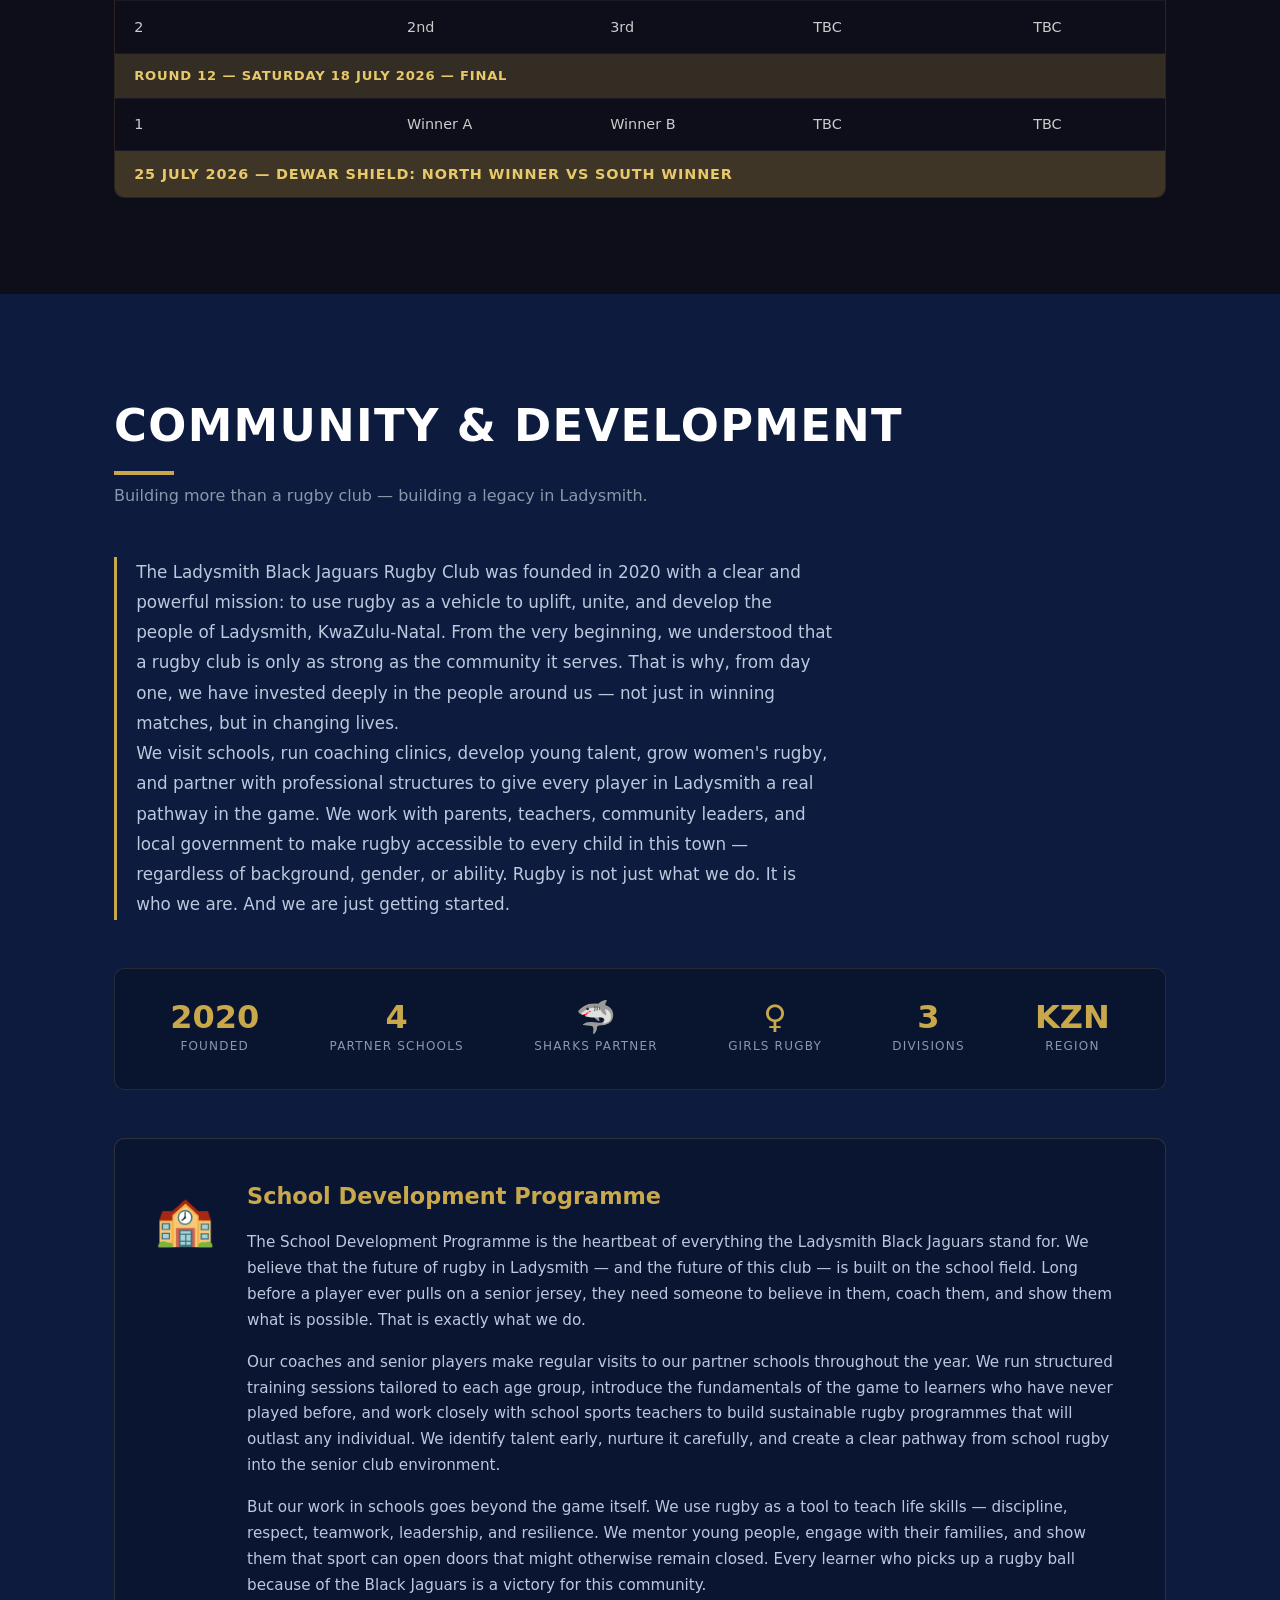
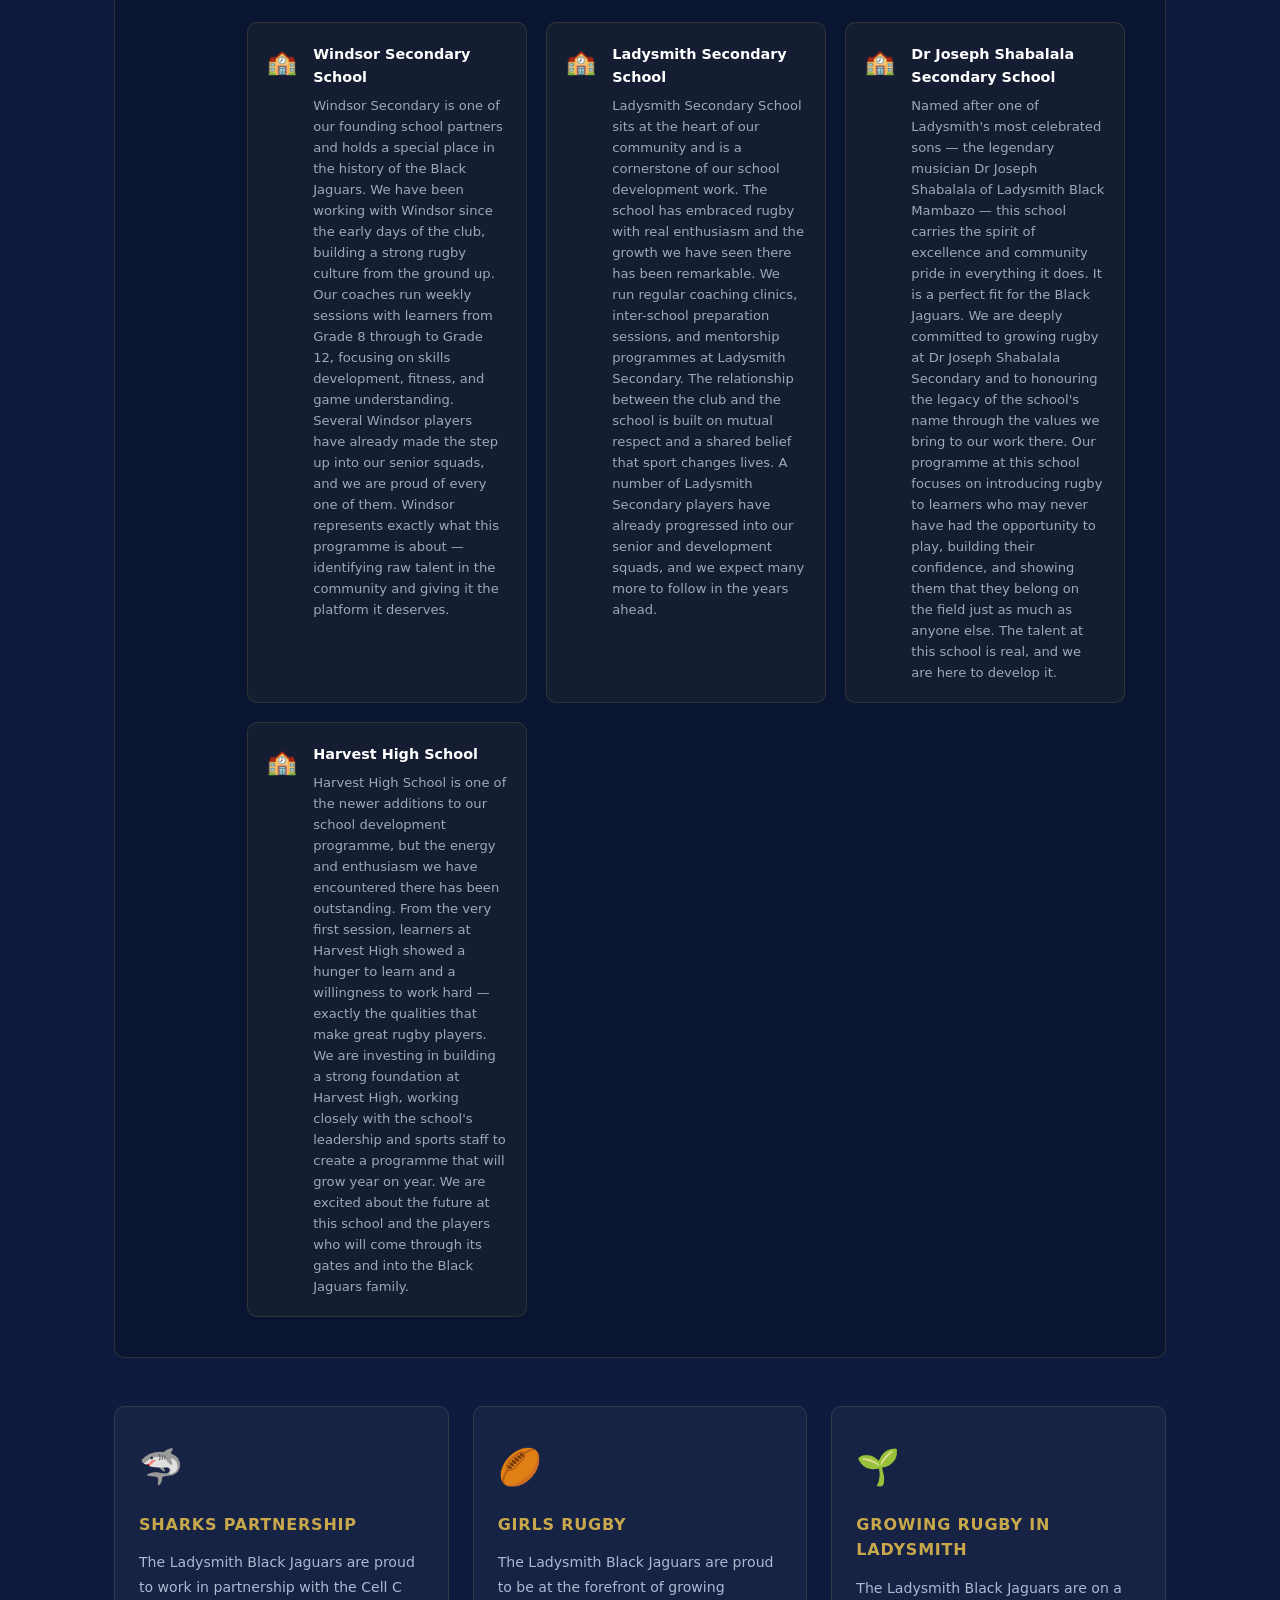
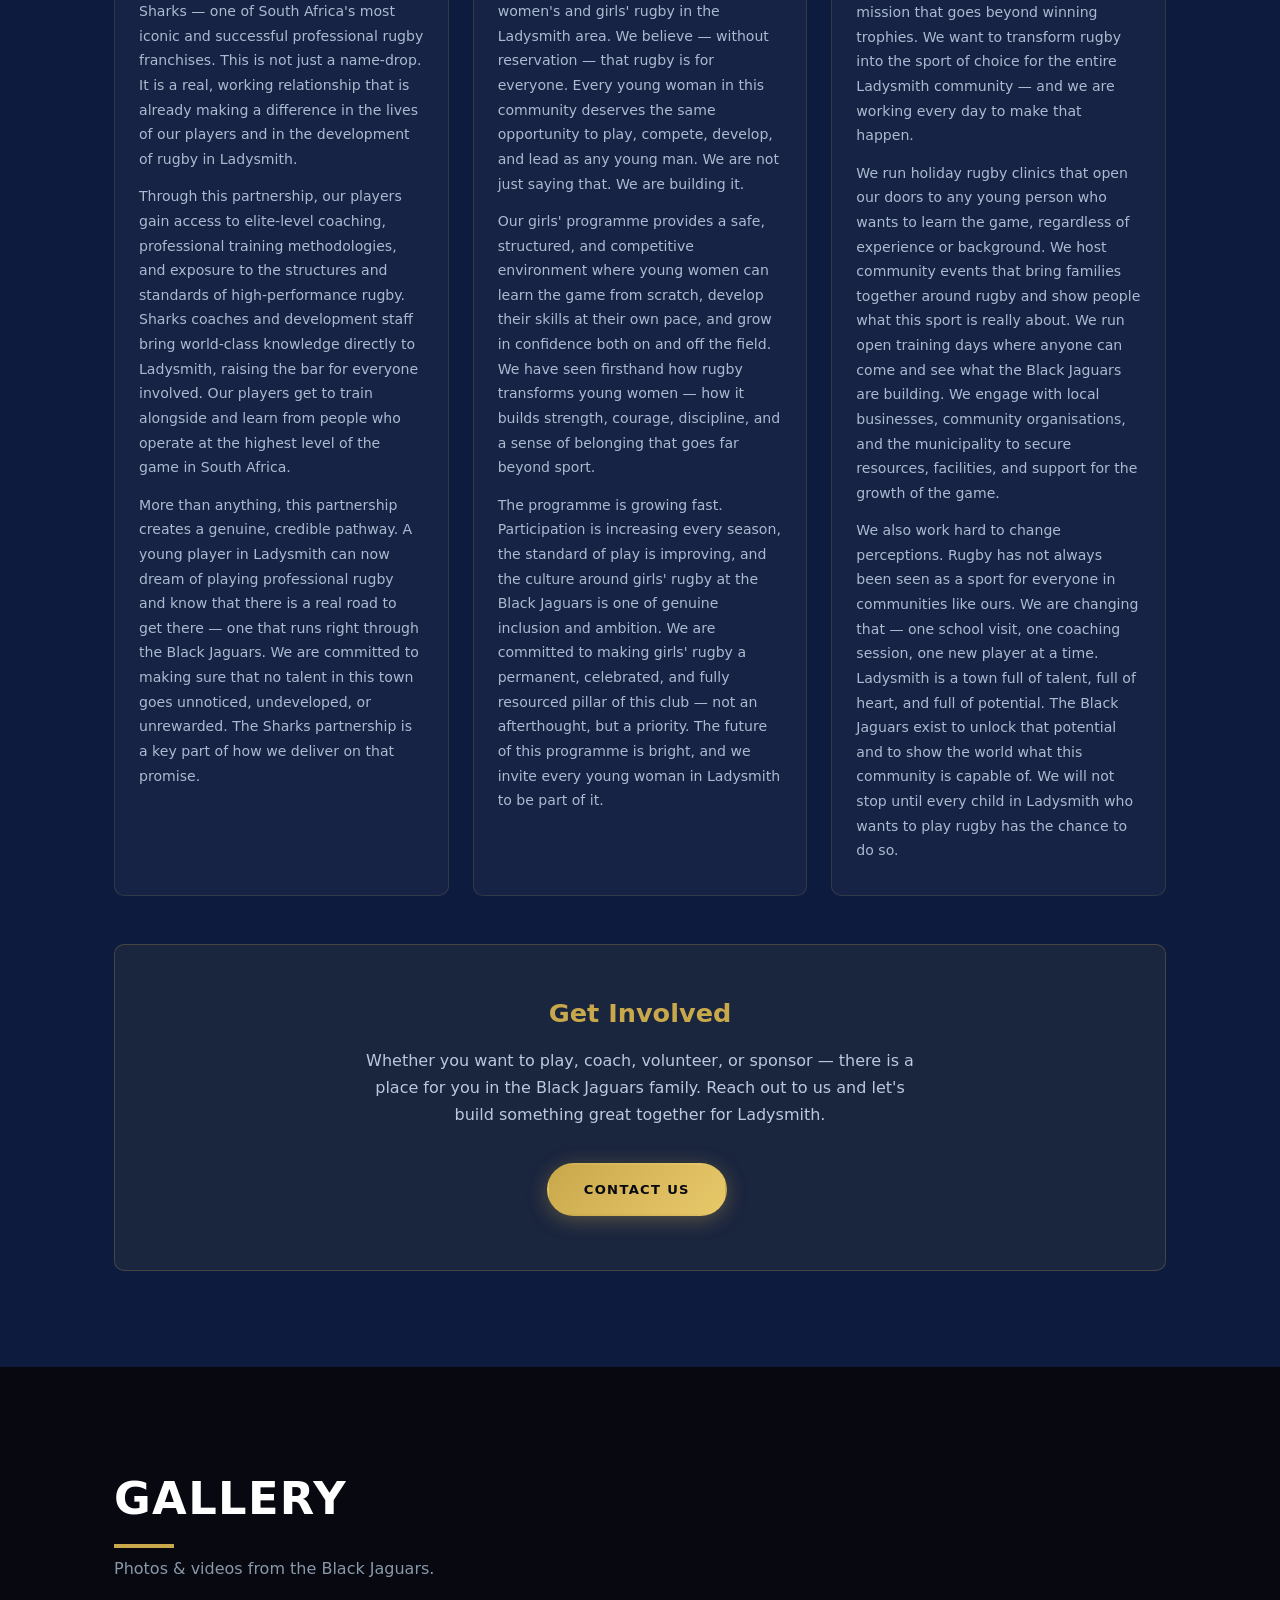
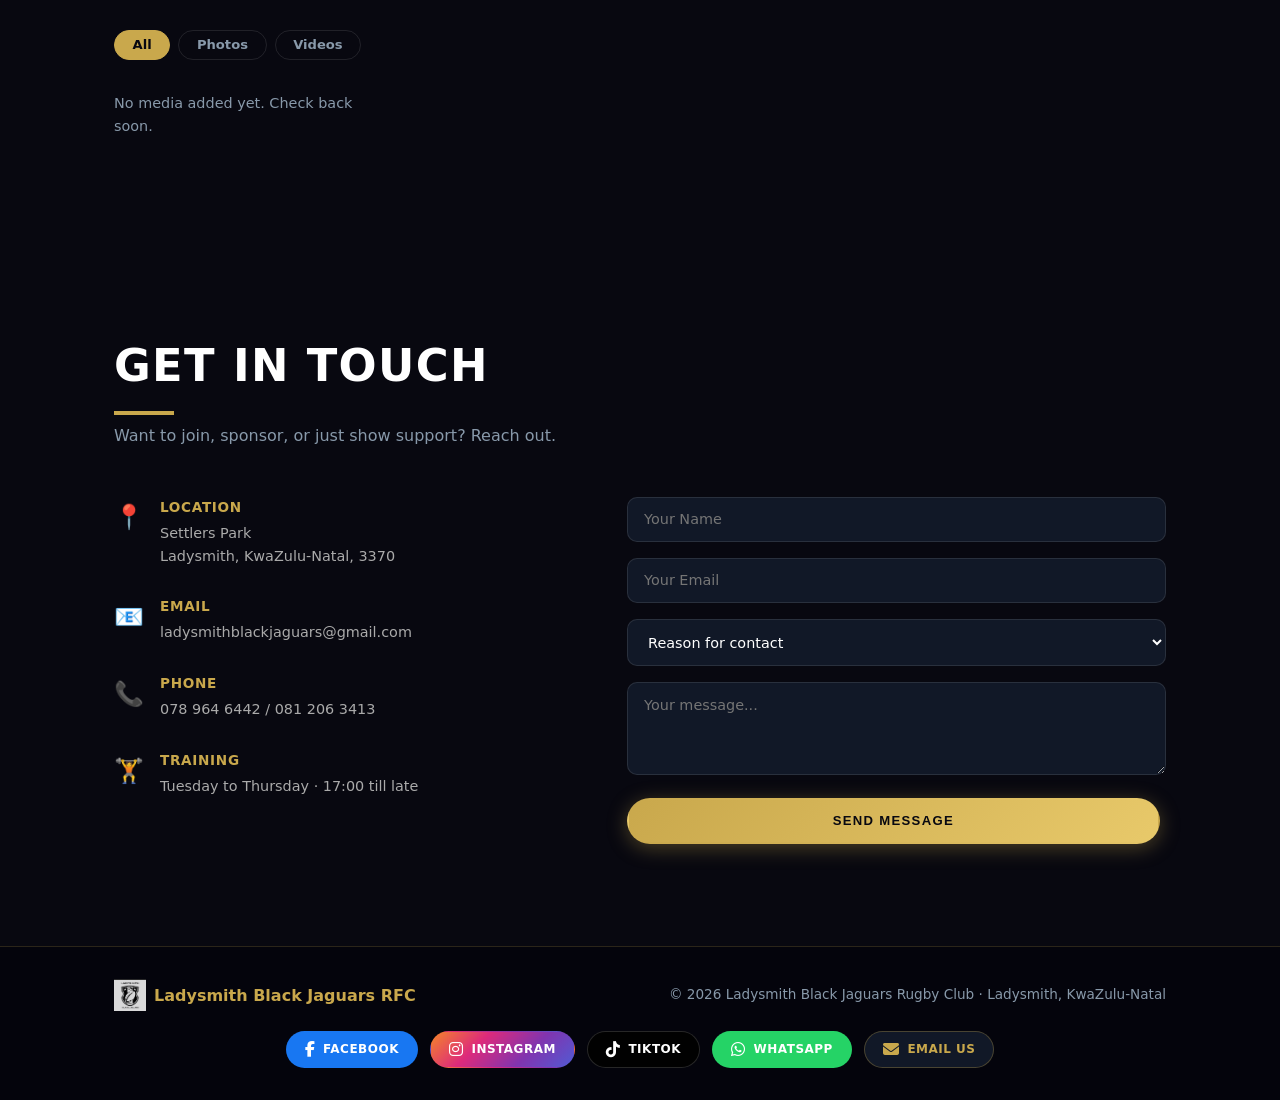
==== commit 644ac8a6: "Proper social media icons with brand colours" ====
--- a/index.html
+++ b/index.html
@@ -635,14 +635,15 @@
     </div>
   </section>
 
-  <!-- FOOTER -->
   <footer class="footer">
     <div class="container footer-inner">
-      <div class="footer-brand">
-        <img src="logo.png" alt="Ladysmith Black Jaguars Logo" class="footer-logo" />
-        <span>Ladysmith Black Jaguars RFC</span>
-      </div>
-      <p class="footer-copy">© 2026 Ladysmith Black Jaguars Rugby Club · Ladysmith, KwaZulu-Natal</p>
+      <div class="footer-top">
+        <div class="footer-brand">
+          <img src="logo.png" alt="Ladysmith Black Jaguars Logo" class="footer-logo" />
+          <span>Ladysmith Black Jaguars RFC</span>
+        </div>
+        <p class="footer-copy">© 2026 Ladysmith Black Jaguars Rugby Club · Ladysmith, KwaZulu-Natal</p>
+      </div>
       <div class="footer-socials">
         <a href="https://www.facebook.com" target="_blank" aria-label="Facebook" class="social-icon si-facebook">
           <i class="fab fa-facebook-f"></i><span>Facebook</span>
@@ -657,7 +658,7 @@
           <i class="fab fa-whatsapp"></i><span>WhatsApp</span>
         </a>
         <a href="mailto:ladysmithblackjaguars@gmail.com" aria-label="Email" class="social-icon si-email">
-          <i class="fas fa-envelope"></i><span>Email</span>
+          <i class="fas fa-envelope"></i><span>Email Us</span>
         </a>
       </div>
     </div>
--- a/style.css
+++ b/style.css
@@ -862,8 +862,17 @@
 
 .footer-inner {
   display: flex;
+  flex-direction: column;
+  align-items: center;
+  gap: 1.2rem;
+  text-align: center;
+}
+
+.footer-top {
+  display: flex;
   align-items: center;
   justify-content: space-between;
+  width: 100%;
   flex-wrap: wrap;
   gap: 1rem;
 }
@@ -872,23 +881,52 @@
 .footer-logo { height: 32px; width: auto; opacity: 0.85; }
 .footer-copy { color: var(--grey); font-size: 0.85rem; }
 
-.footer-socials { display: flex; gap: 1rem; }
-
-.footer-socials a {
-  background: var(--card-bg);
-  border: 1px solid rgba(201,168,76,0.2);
-  color: var(--grey);
-  width: 36px; height: 36px;
-  border-radius: 50%;
-  display: flex;
-  align-items: center;
+.footer-socials {
+  display: flex;
+  gap: 0.8rem;
+  flex-wrap: wrap;
   justify-content: center;
-  font-size: 0.75rem;
+}
+
+/* Base social icon pill */
+.social-icon {
+  display: flex;
+  align-items: center;
+  gap: 0.5rem;
+  padding: 0.5rem 1.1rem;
+  border-radius: 50px;
+  font-size: 0.78rem;
   font-weight: 700;
-  transition: all var(--transition);
-}
-
-.footer-socials a:hover { border-color: var(--gold); color: var(--gold); }
+  letter-spacing: 0.04em;
+  text-transform: uppercase;
+  border: 1px solid transparent;
+  transition: transform 0.2s ease, box-shadow 0.2s ease, opacity 0.2s ease;
+  text-decoration: none;
+}
+
+.social-icon i { font-size: 1rem; }
+.social-icon span { font-size: 0.75rem; }
+
+.social-icon:hover { transform: translateY(-3px); opacity: 0.9; }
+
+/* Individual brand colours */
+.si-facebook  { background: #1877f2; color: #fff; }
+.si-facebook:hover  { box-shadow: 0 6px 20px rgba(24,119,242,0.5); }
+
+.si-instagram {
+  background: linear-gradient(135deg, #f58529, #dd2a7b, #8134af, #515bd4);
+  color: #fff;
+}
+.si-instagram:hover { box-shadow: 0 6px 20px rgba(221,42,123,0.5); }
+
+.si-tiktok    { background: #010101; color: #fff; border-color: rgba(255,255,255,0.15); }
+.si-tiktok:hover    { box-shadow: 0 6px 20px rgba(105,201,208,0.4); }
+
+.si-whatsapp  { background: #25d366; color: #fff; }
+.si-whatsapp:hover  { box-shadow: 0 6px 20px rgba(37,211,102,0.5); }
+
+.si-email     { background: var(--card-bg); color: var(--gold); border-color: rgba(201,168,76,0.3); }
+.si-email:hover     { box-shadow: 0 6px 20px rgba(201,168,76,0.3); }
 
 /* ===== RESPONSIVE ===== */
 @media (max-width: 768px) {
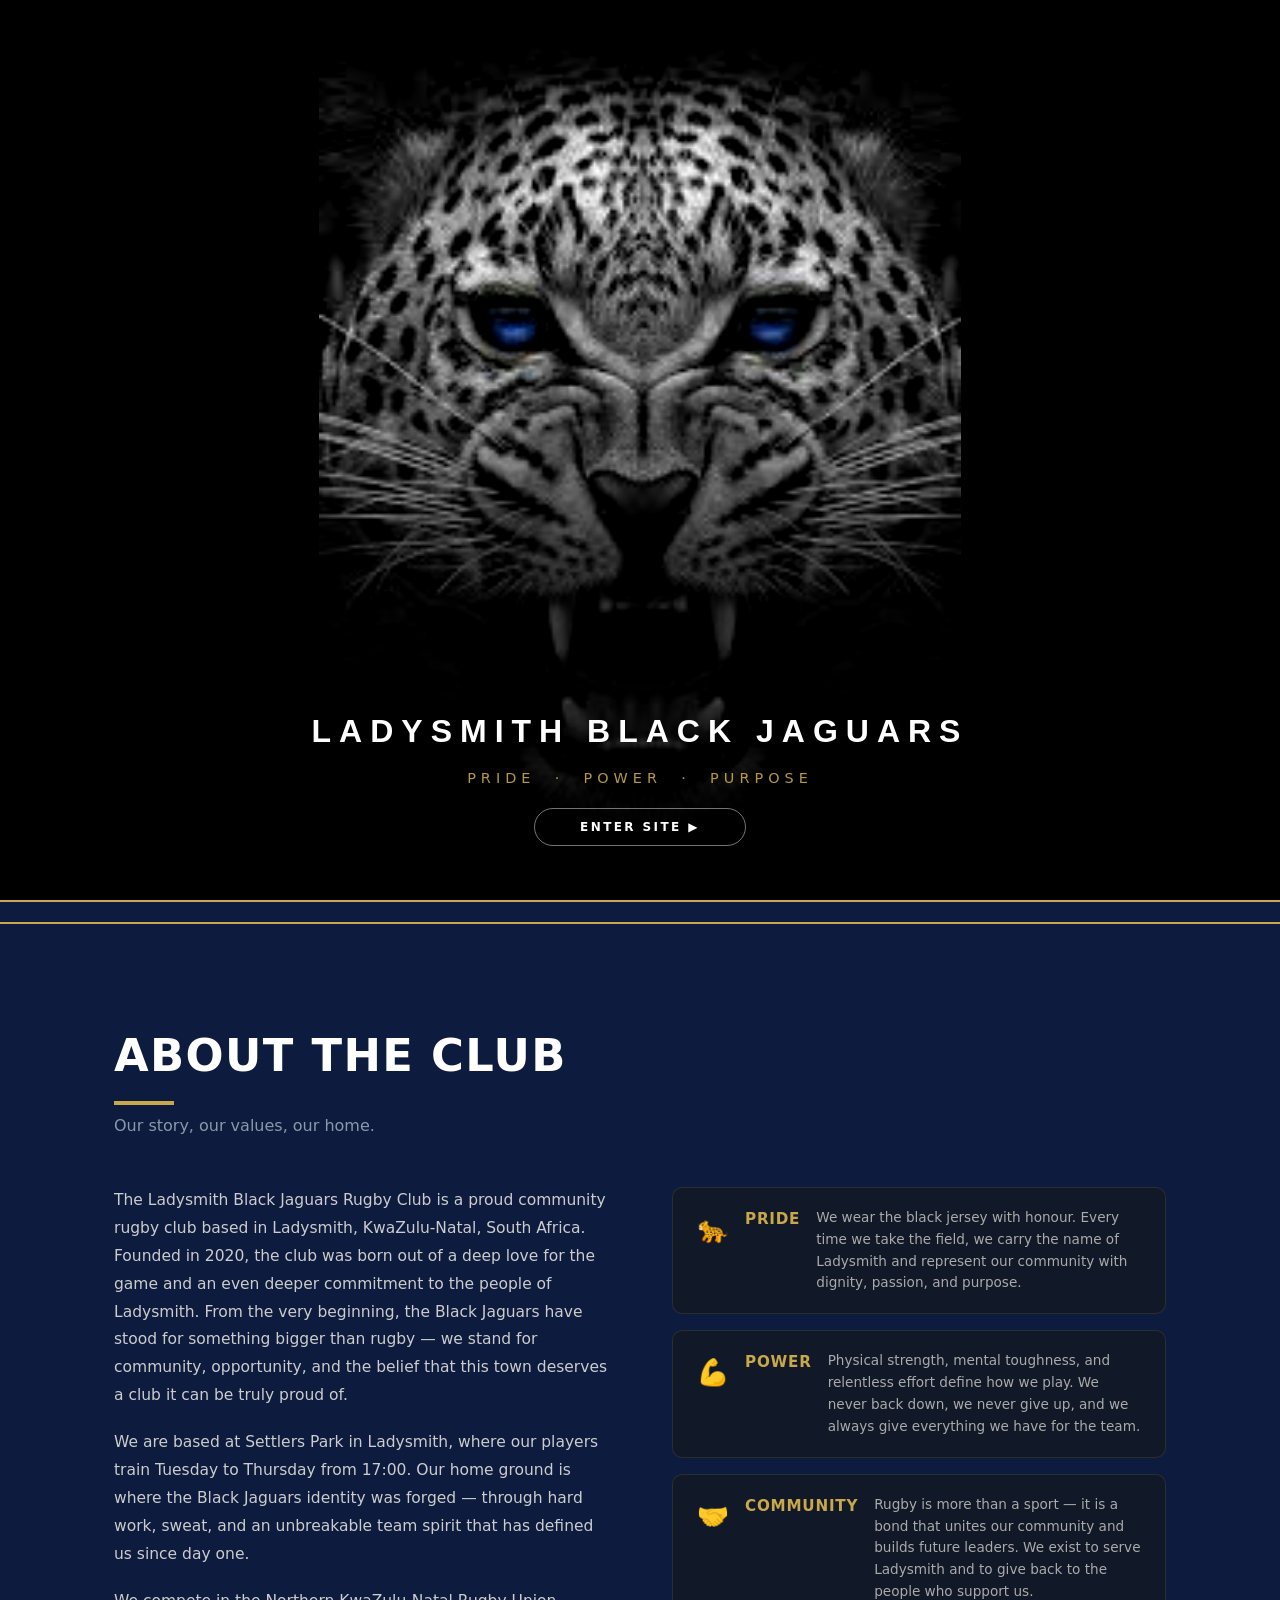
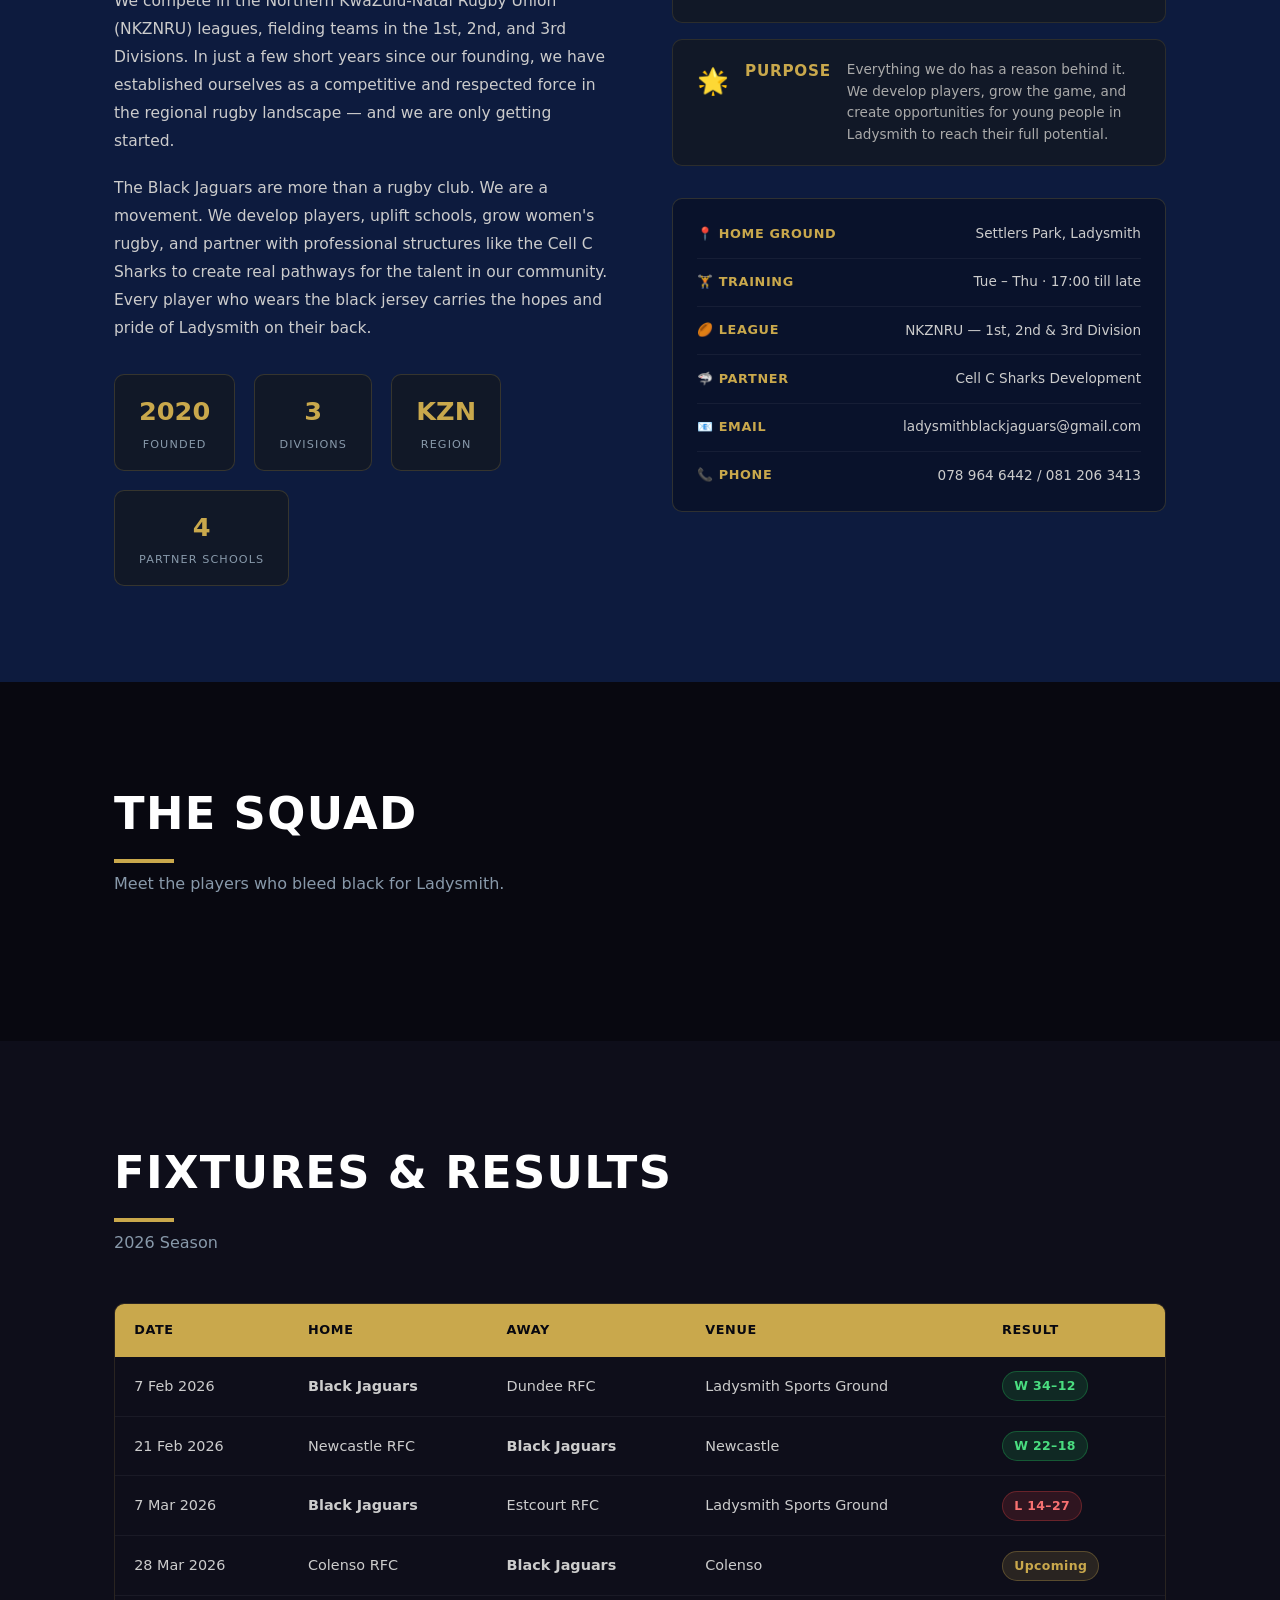
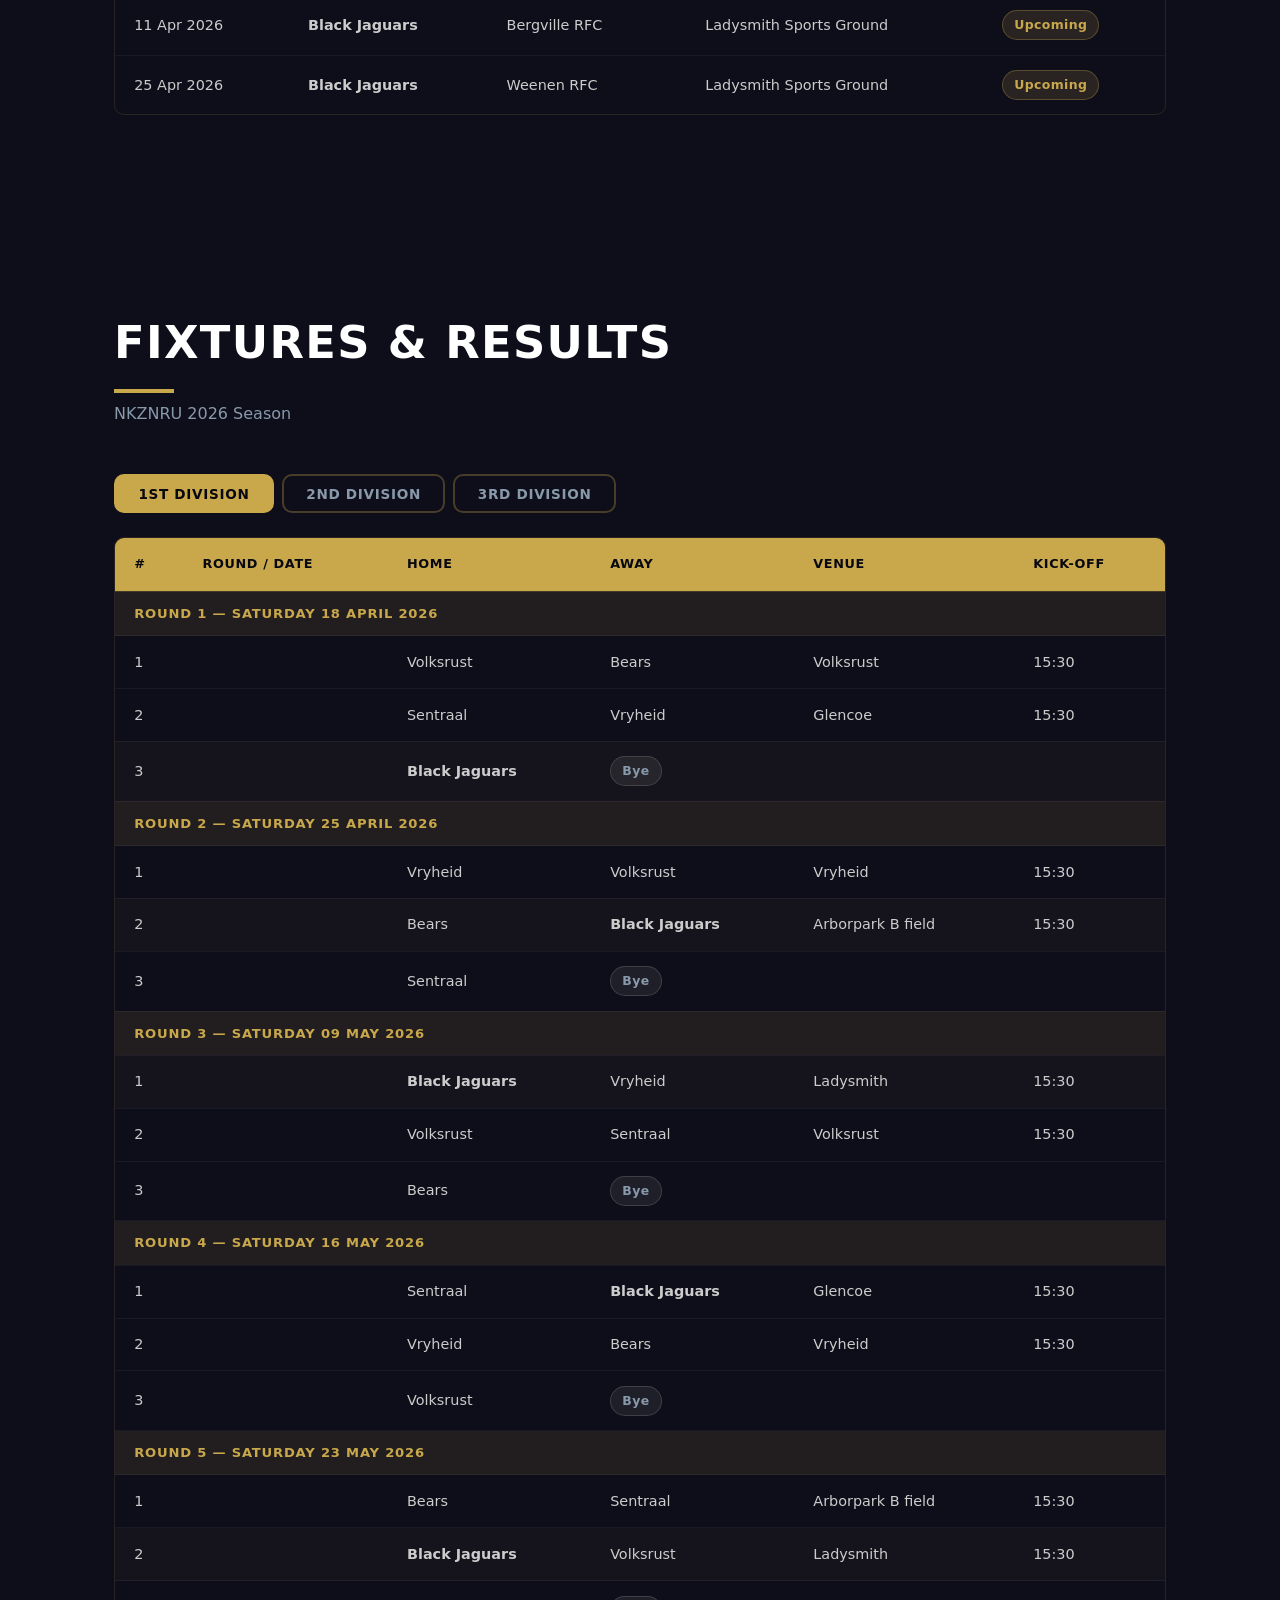
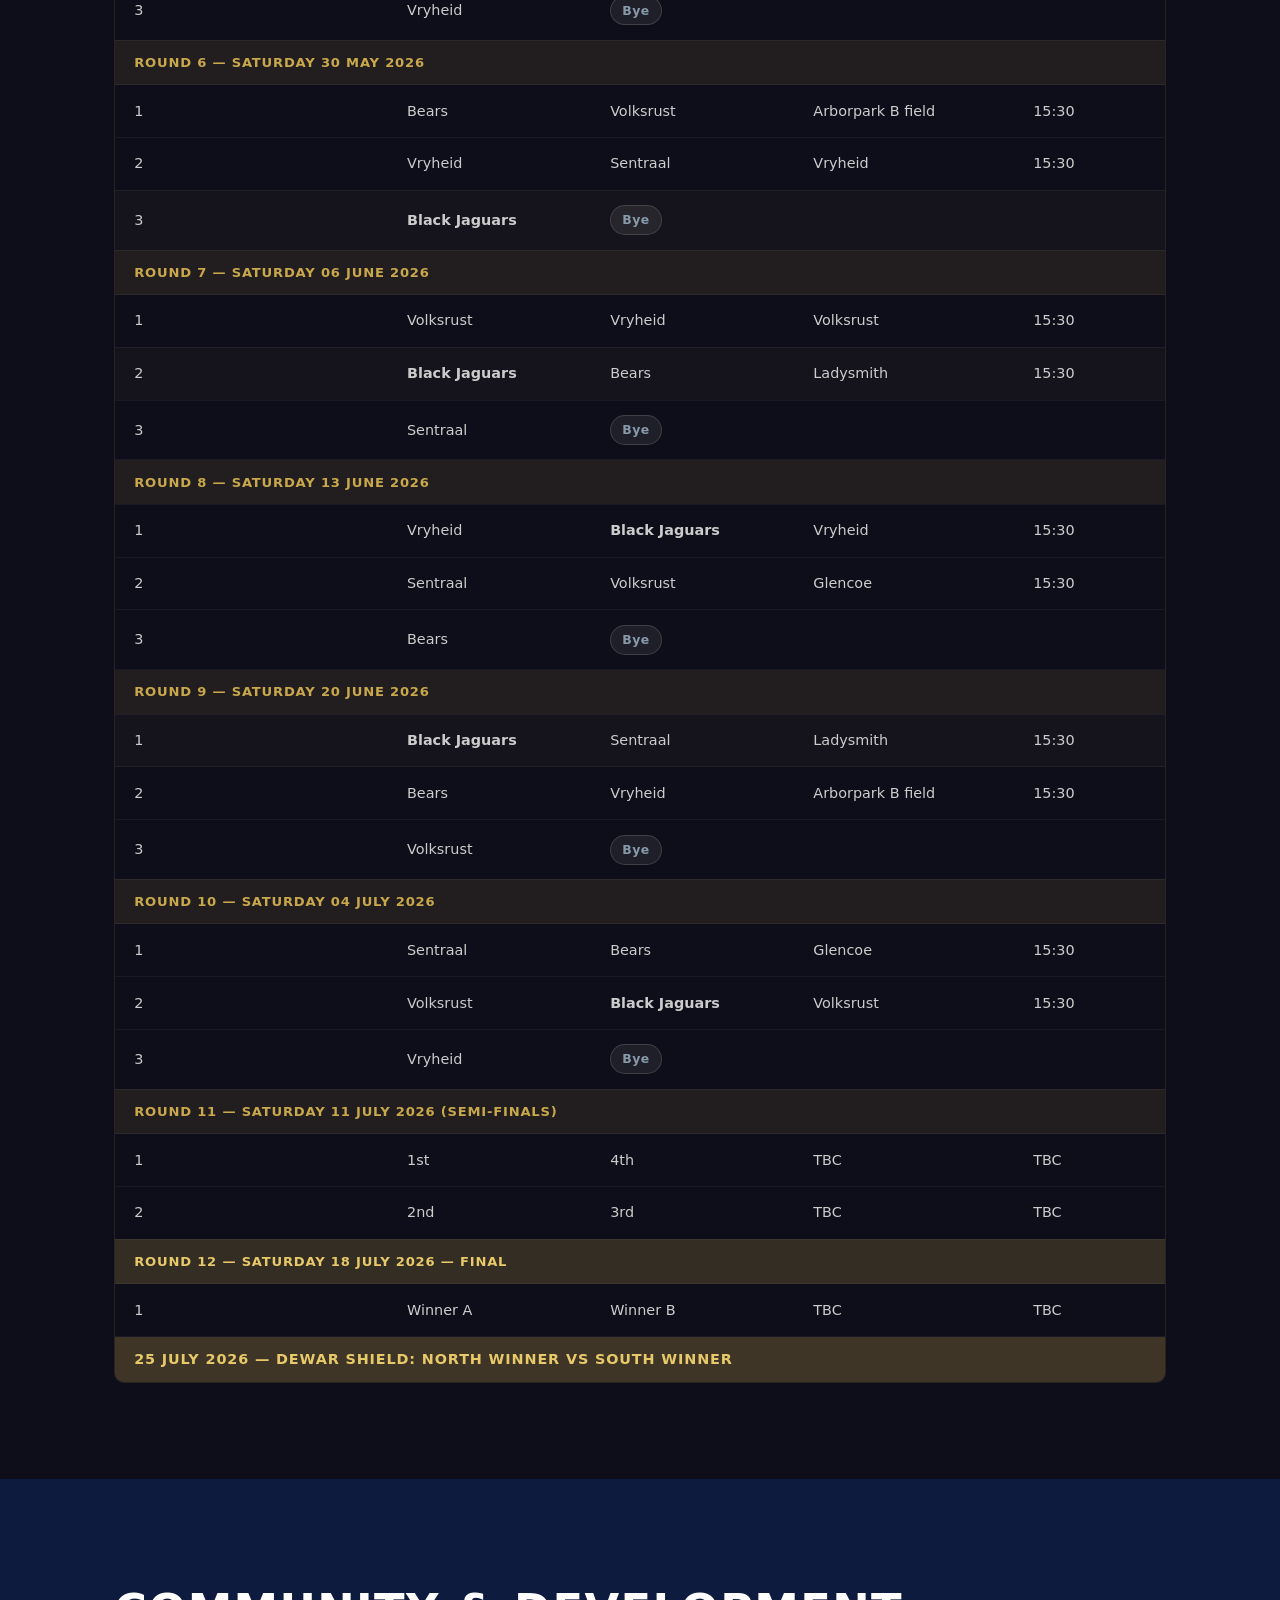
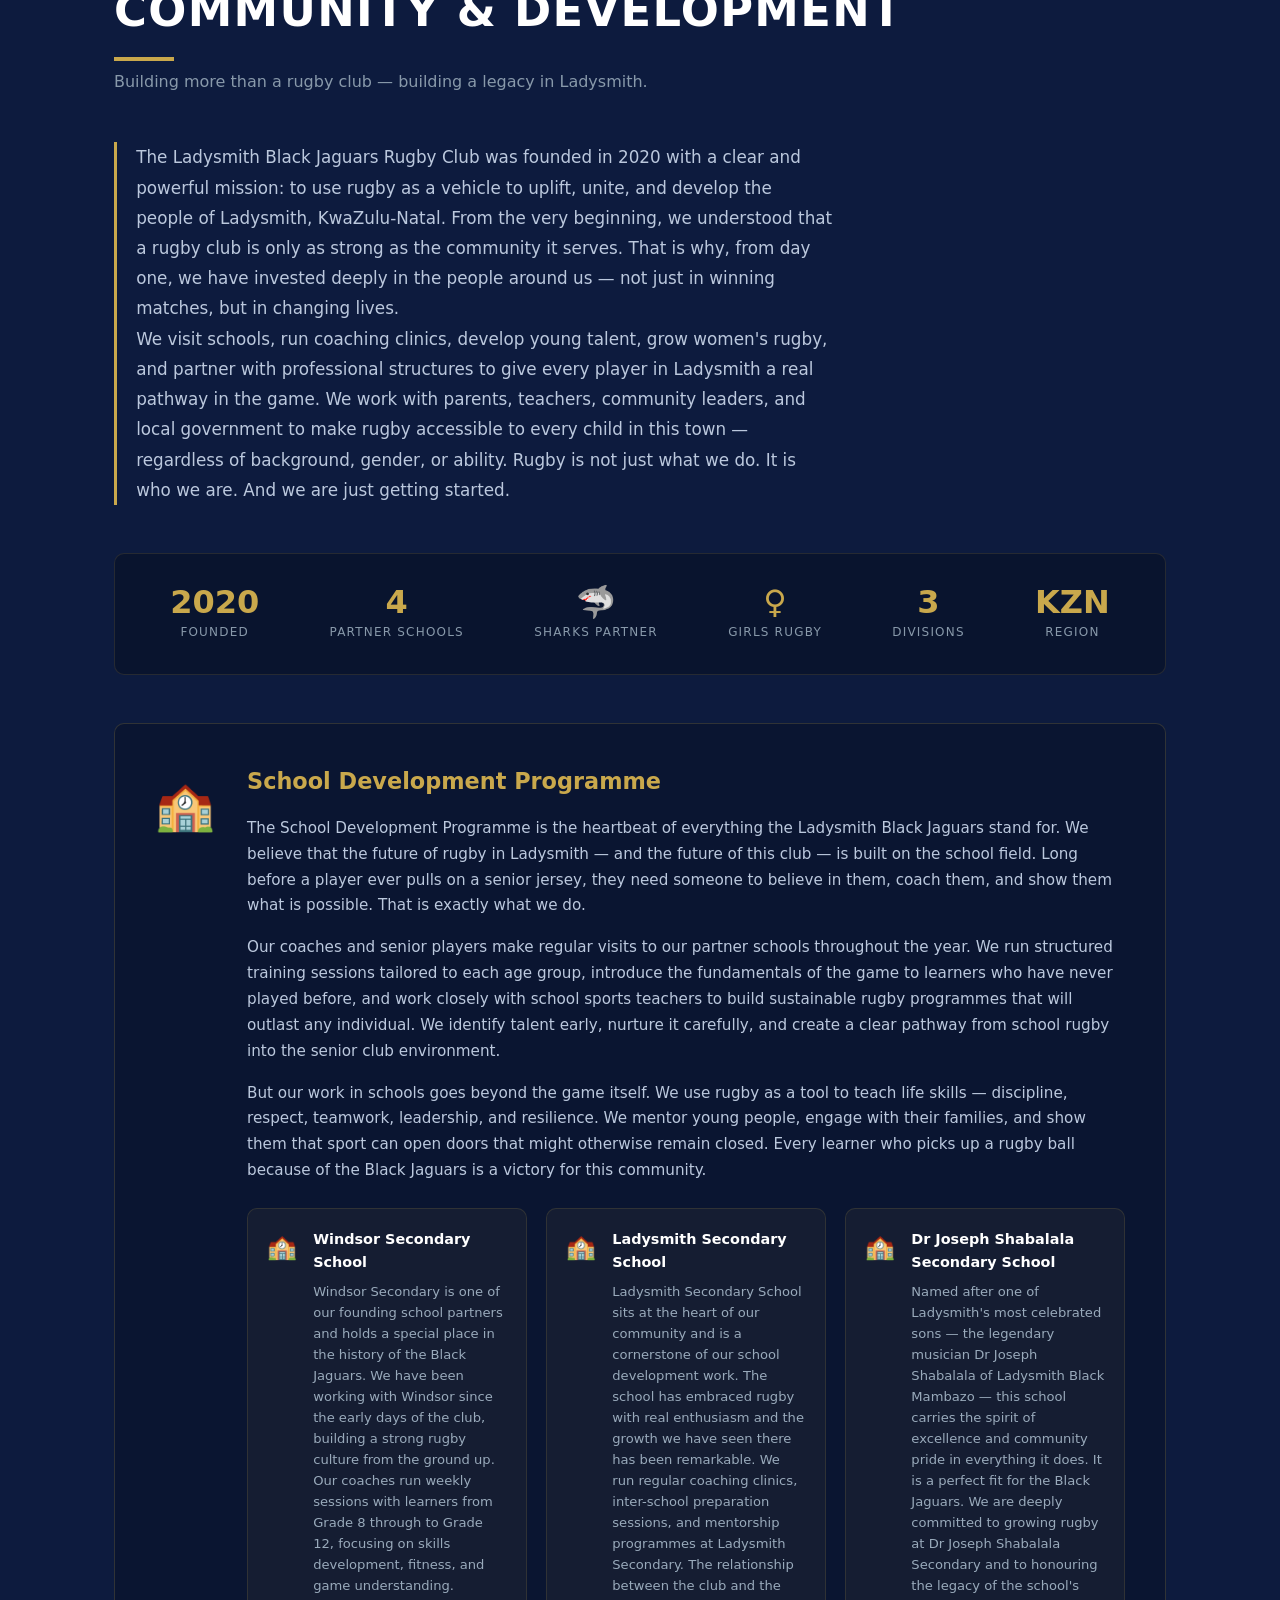
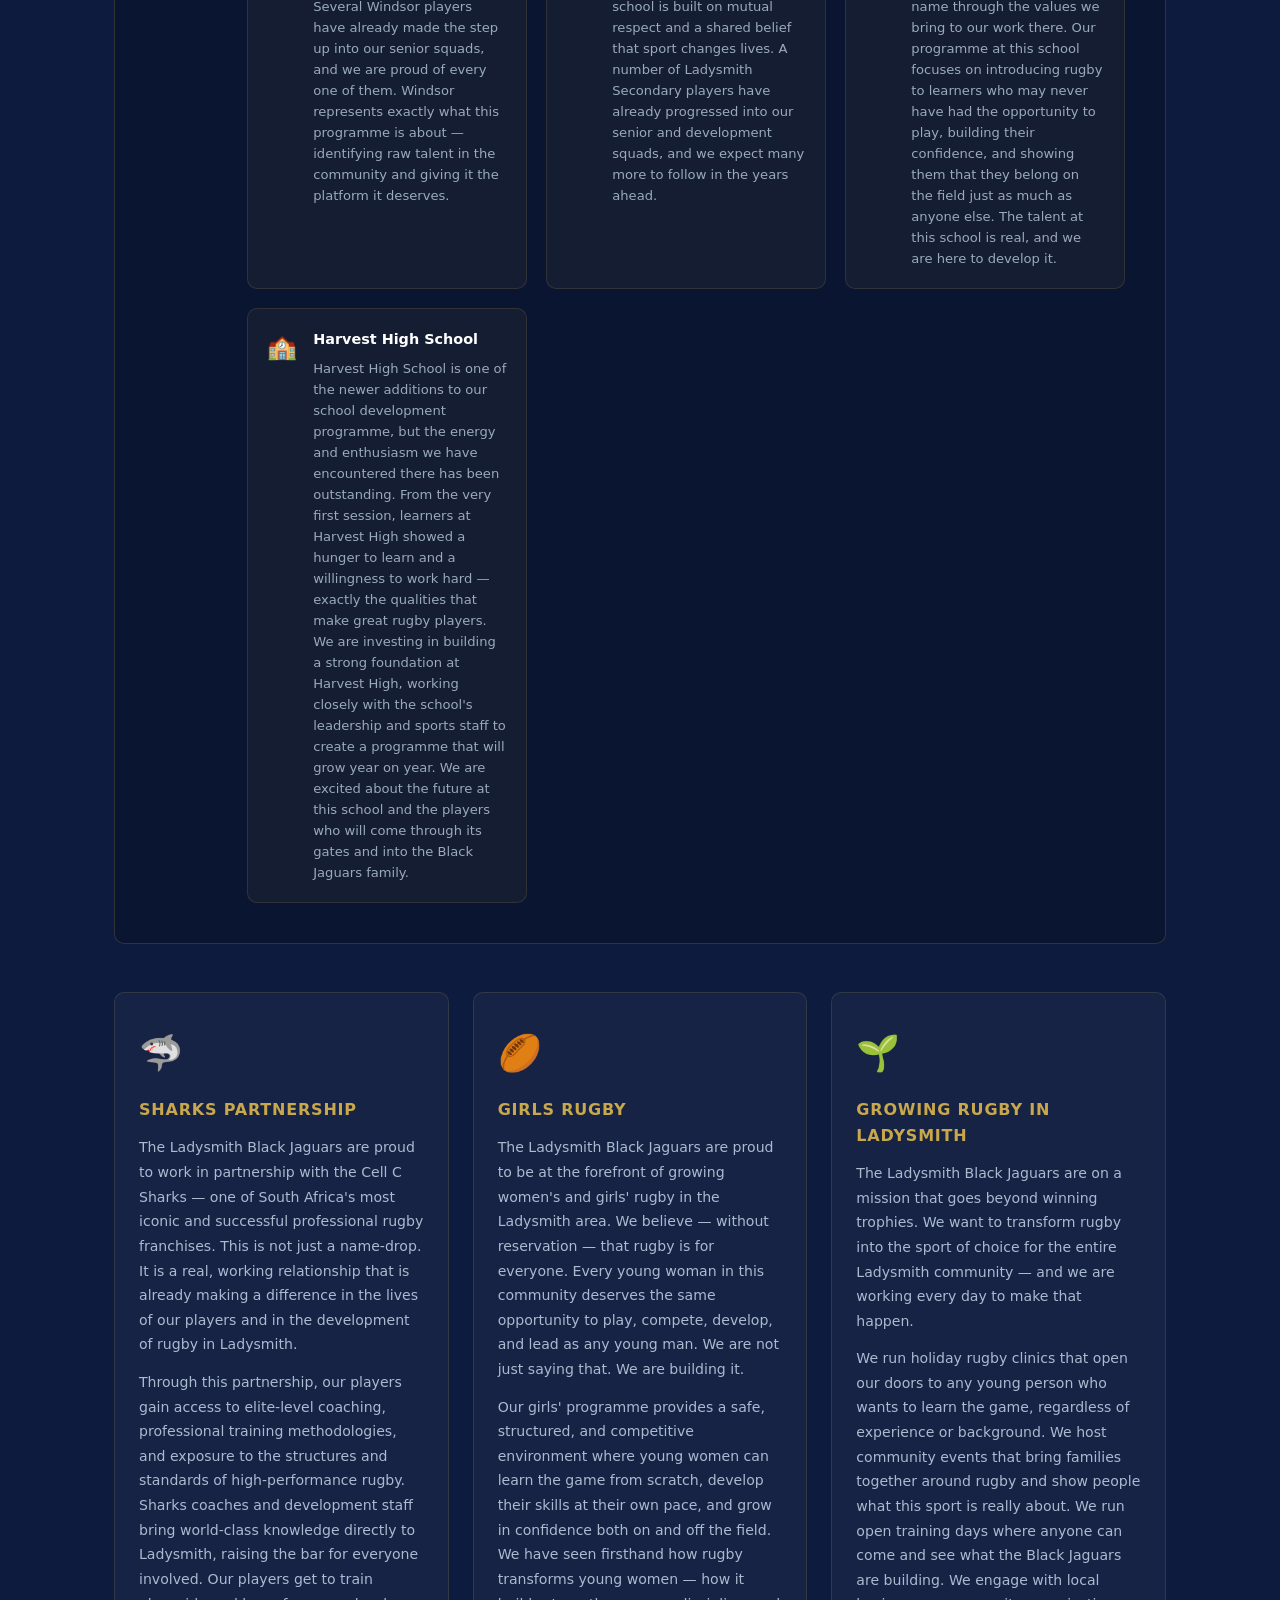
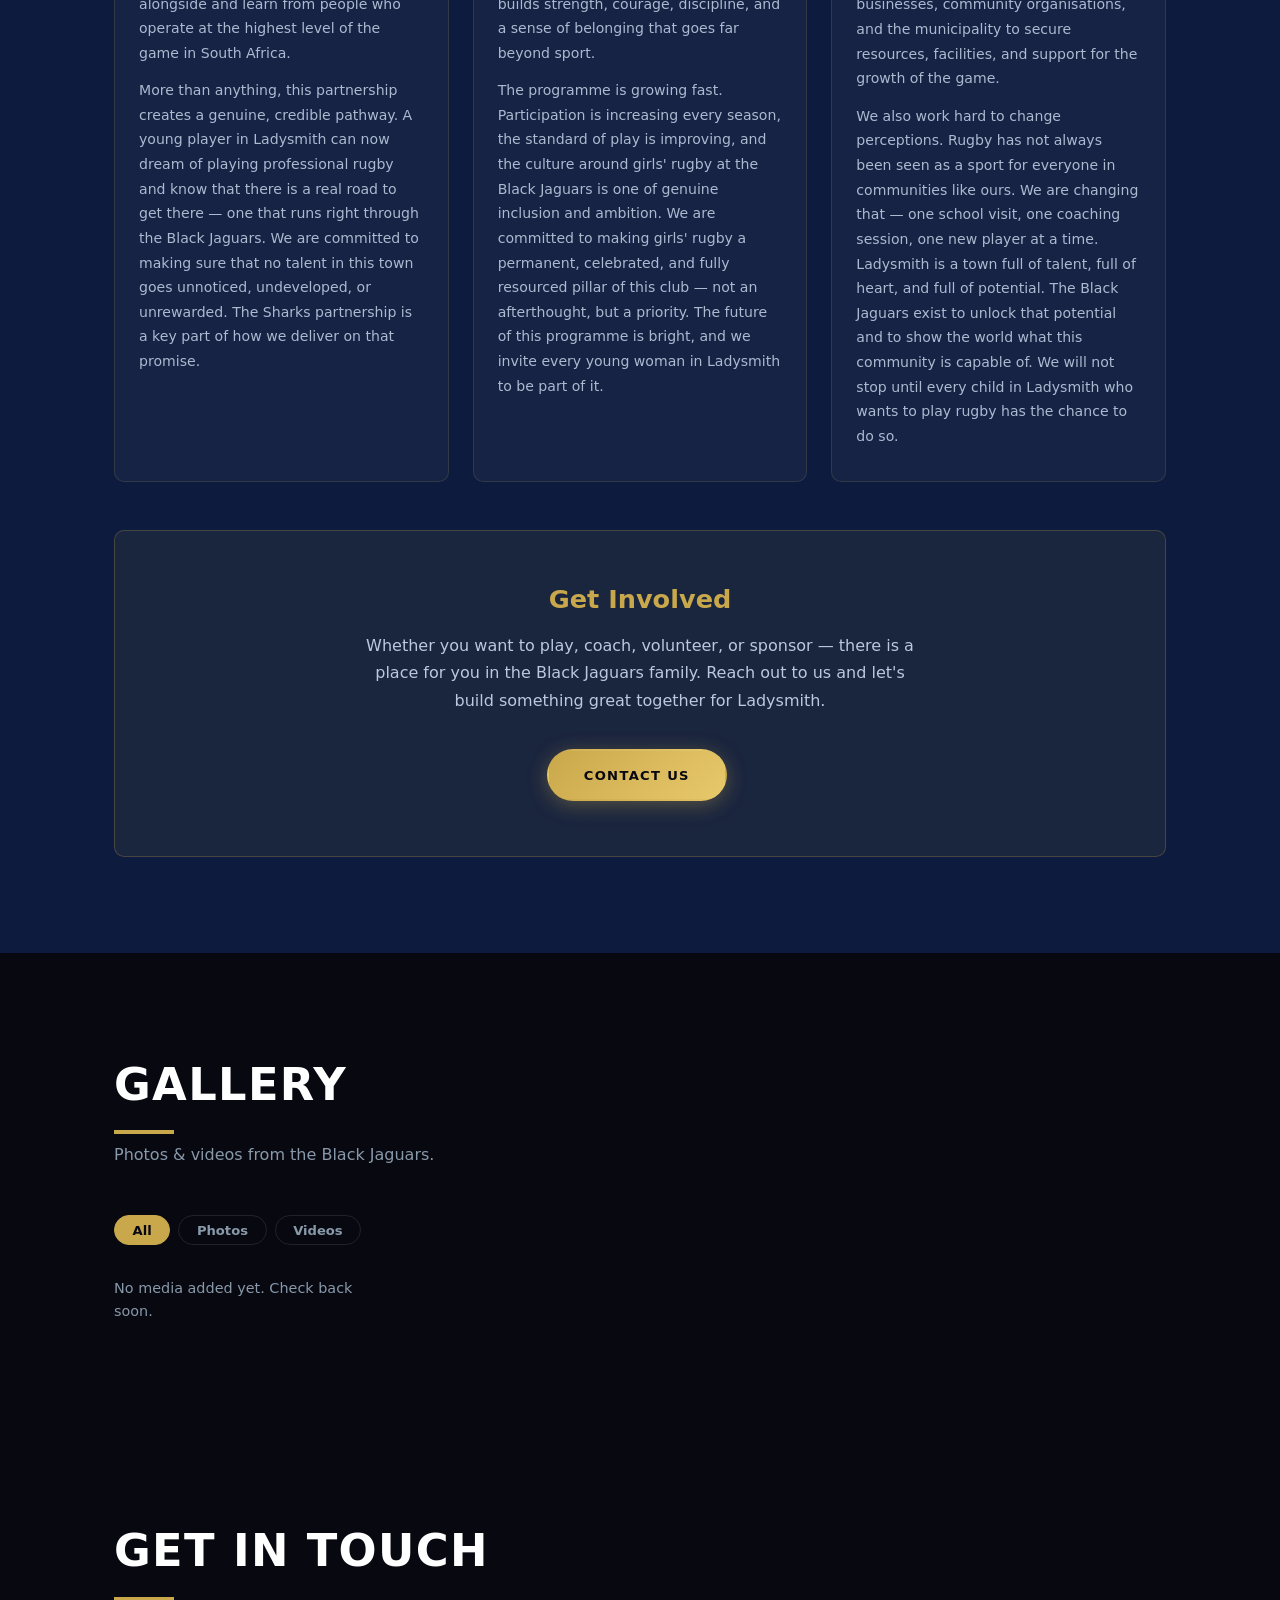
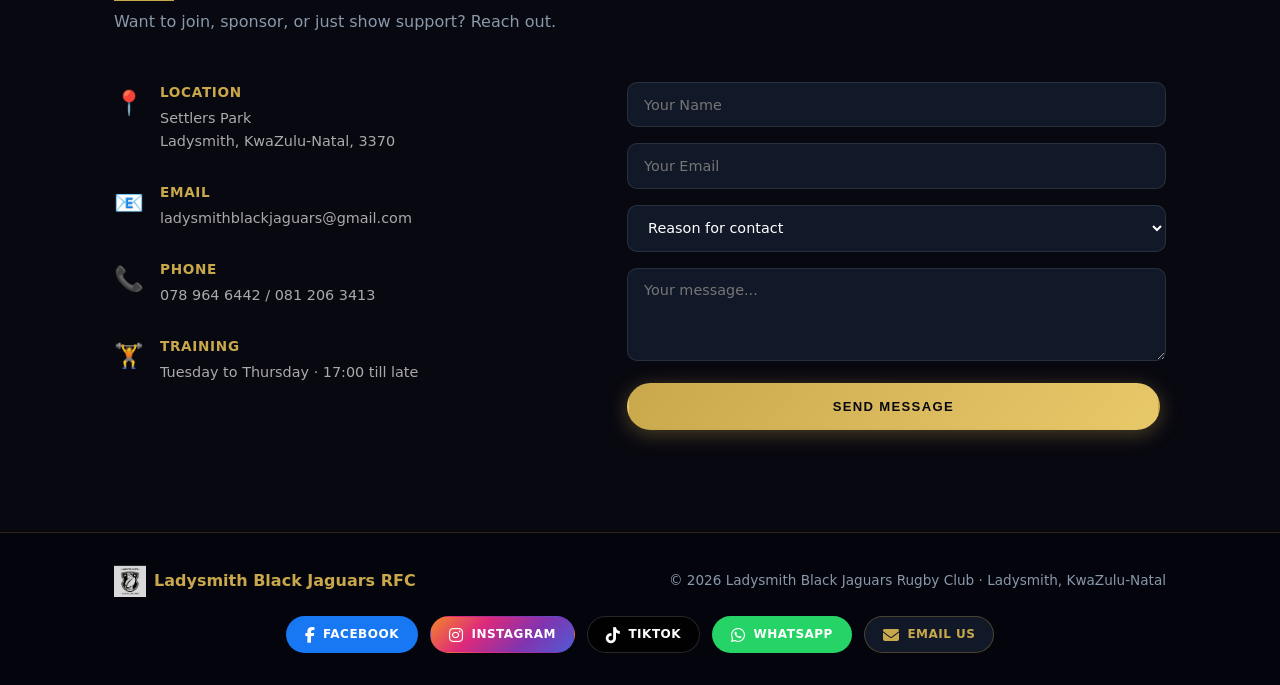
==== commit 8ff70cb5: "Players section - dynamic rendering, hide/restore from admin" ====
--- a/index.html
+++ b/index.html
@@ -160,38 +160,8 @@
     <div class="container">
       <h2 class="section-title">The Squad</h2>
       <p class="section-sub">Meet the players who bleed black for Ladysmith.</p>
-      <div class="team-grid">
-        <div class="player-card">
-          <div class="player-avatar">1</div>
-          <h3>Siyanda Dlamini</h3>
-          <span class="position">Loosehead Prop</span>
-          <span class="captain-badge">Captain</span>
-        </div>
-        <div class="player-card">
-          <div class="player-avatar">9</div>
-          <h3>Thabo Mthembu</h3>
-          <span class="position">Scrumhalf</span>
-        </div>
-        <div class="player-card">
-          <div class="player-avatar">10</div>
-          <h3>Lungelo Zulu</h3>
-          <span class="position">Flyhalf</span>
-        </div>
-        <div class="player-card">
-          <div class="player-avatar">8</div>
-          <h3>Nkosinathi Cele</h3>
-          <span class="position">Number 8</span>
-        </div>
-        <div class="player-card">
-          <div class="player-avatar">15</div>
-          <h3>Bongani Ntuli</h3>
-          <span class="position">Fullback</span>
-        </div>
-        <div class="player-card">
-          <div class="player-avatar">7</div>
-          <h3>Musa Khumalo</h3>
-          <span class="position">Openside Flanker</span>
-        </div>
+      <div class="team-grid" id="team-grid">
+        <!-- Rendered by script.js from localStorage -->
       </div>
     </div>
   </section>
--- a/style.css
+++ b/style.css
@@ -641,8 +641,20 @@
 
 .badge.win { background: rgba(34,197,94,0.15); color: #4ade80; border: 1px solid rgba(34,197,94,0.3); }
 .badge.loss { background: rgba(239,68,68,0.15); color: #f87171; border: 1px solid rgba(239,68,68,0.3); }
+.badge.draw { background: rgba(100,150,255,0.15); color: #93c5fd; border: 1px solid rgba(100,150,255,0.3); }
 .badge.upcoming { background: rgba(201,168,76,0.15); color: var(--gold); border: 1px solid rgba(201,168,76,0.3); }
 .badge.bye { background: rgba(136,136,136,0.15); color: var(--grey); border: 1px solid rgba(136,136,136,0.3); }
+
+.results-heading {
+  font-size: 1.2rem;
+  font-weight: 800;
+  color: var(--gold);
+  margin: 2.5rem 0 1rem;
+  text-transform: uppercase;
+  letter-spacing: 0.08em;
+  border-left: 3px solid var(--gold);
+  padding-left: 0.8rem;
+}
 
 .div-tabs { display: flex; gap: 0.5rem; margin-bottom: 1.5rem; flex-wrap: wrap; }
 
